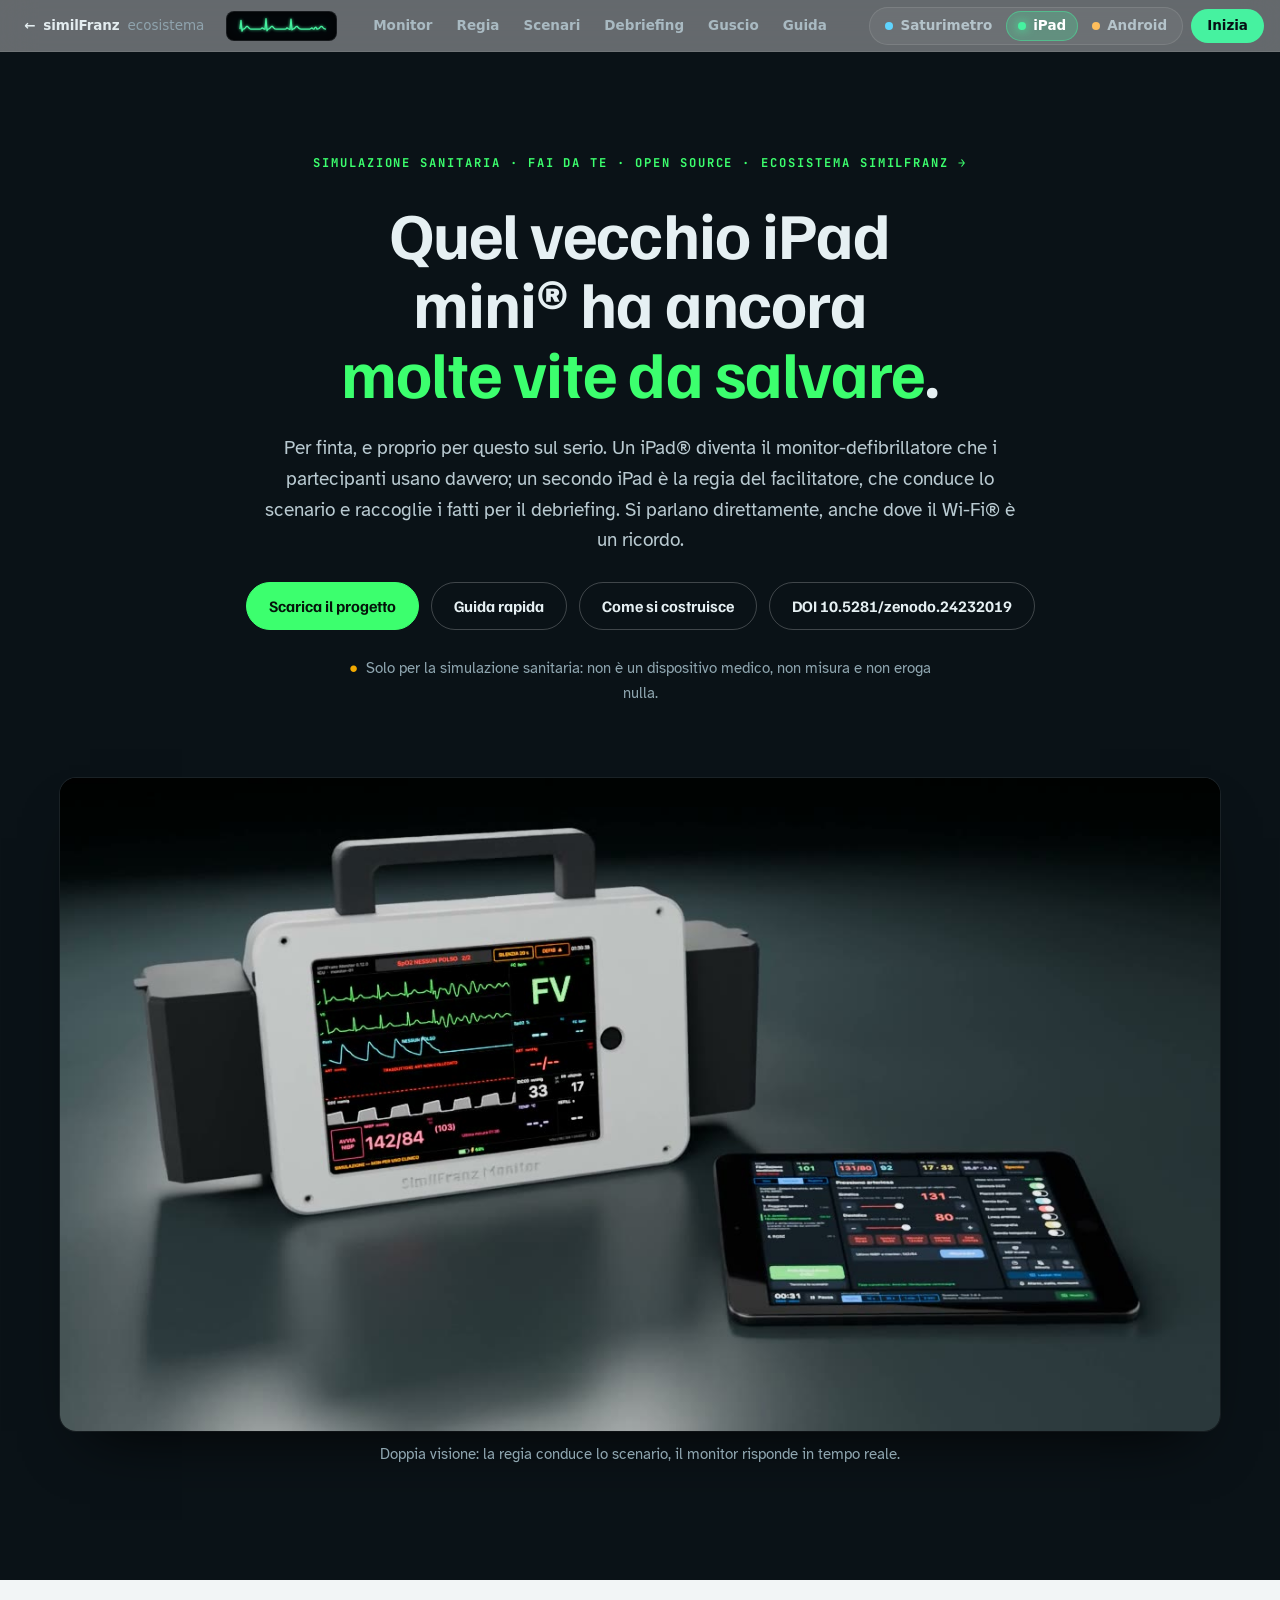
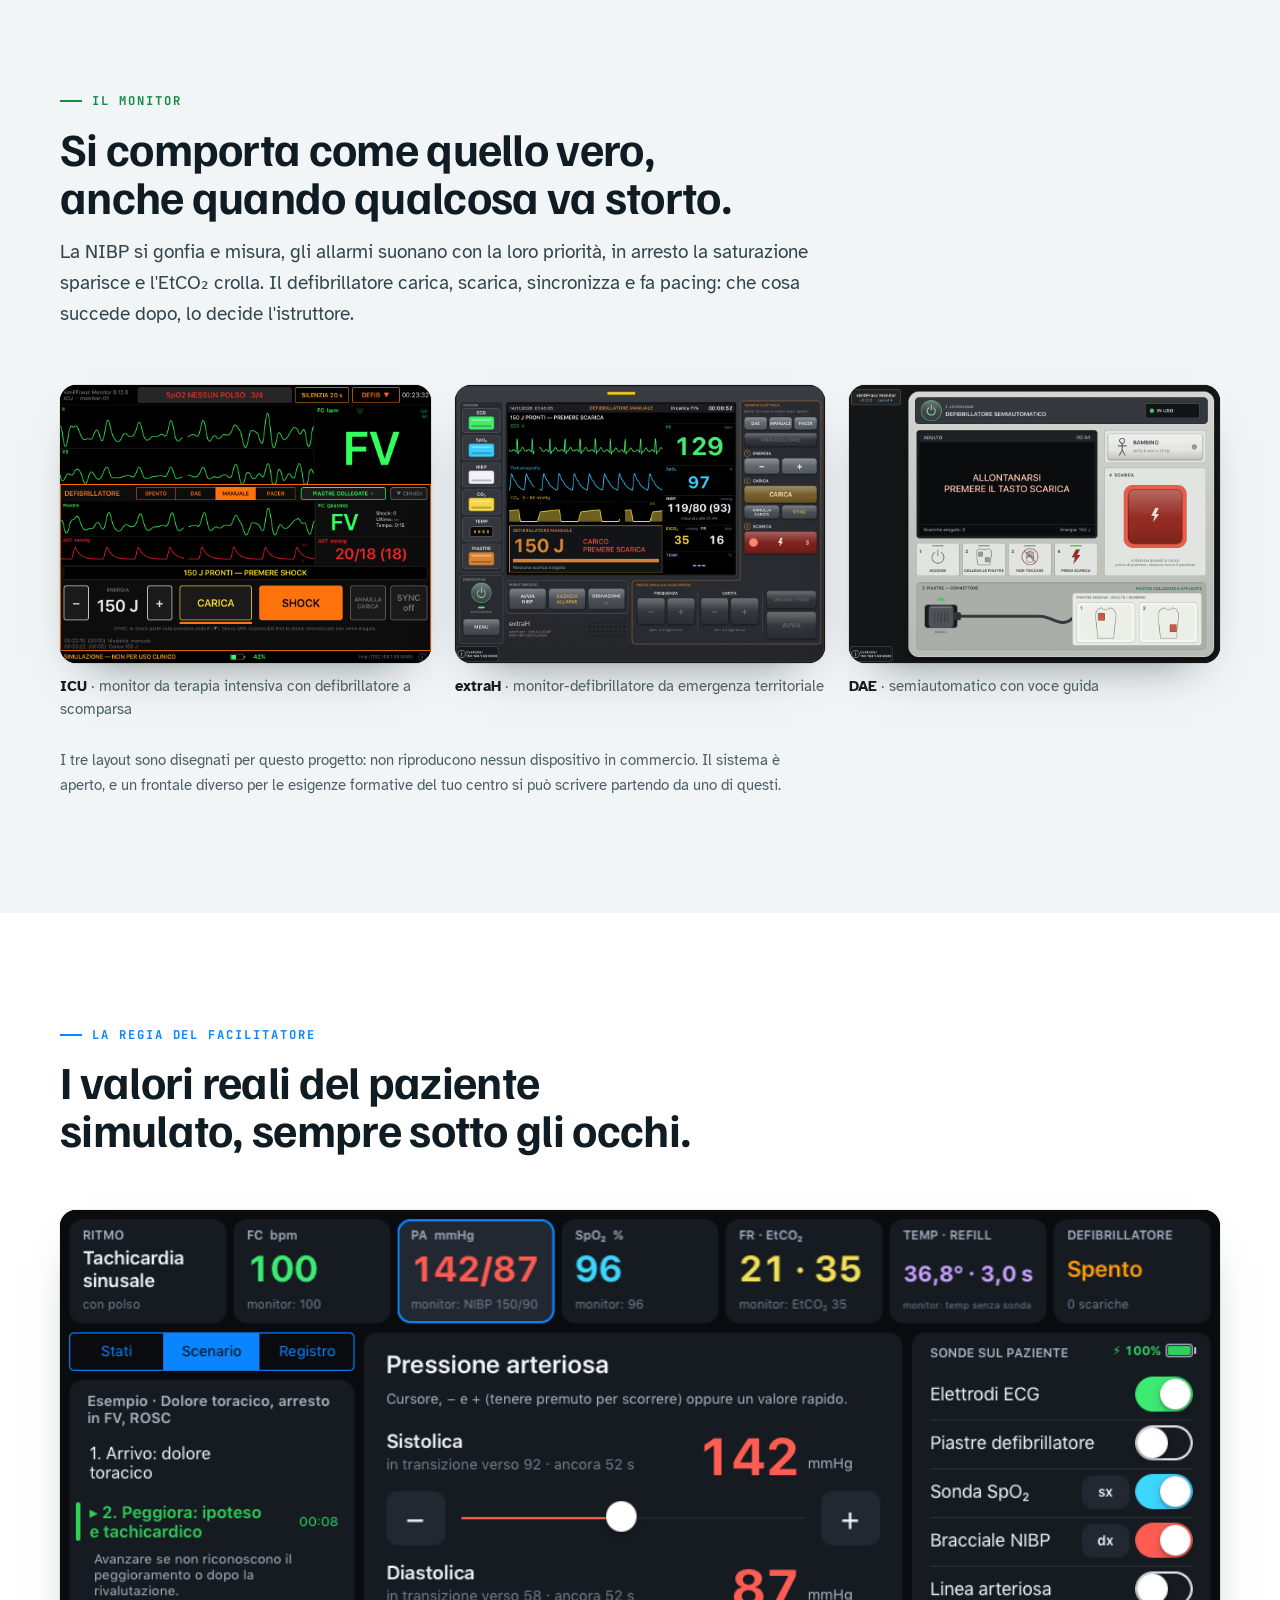
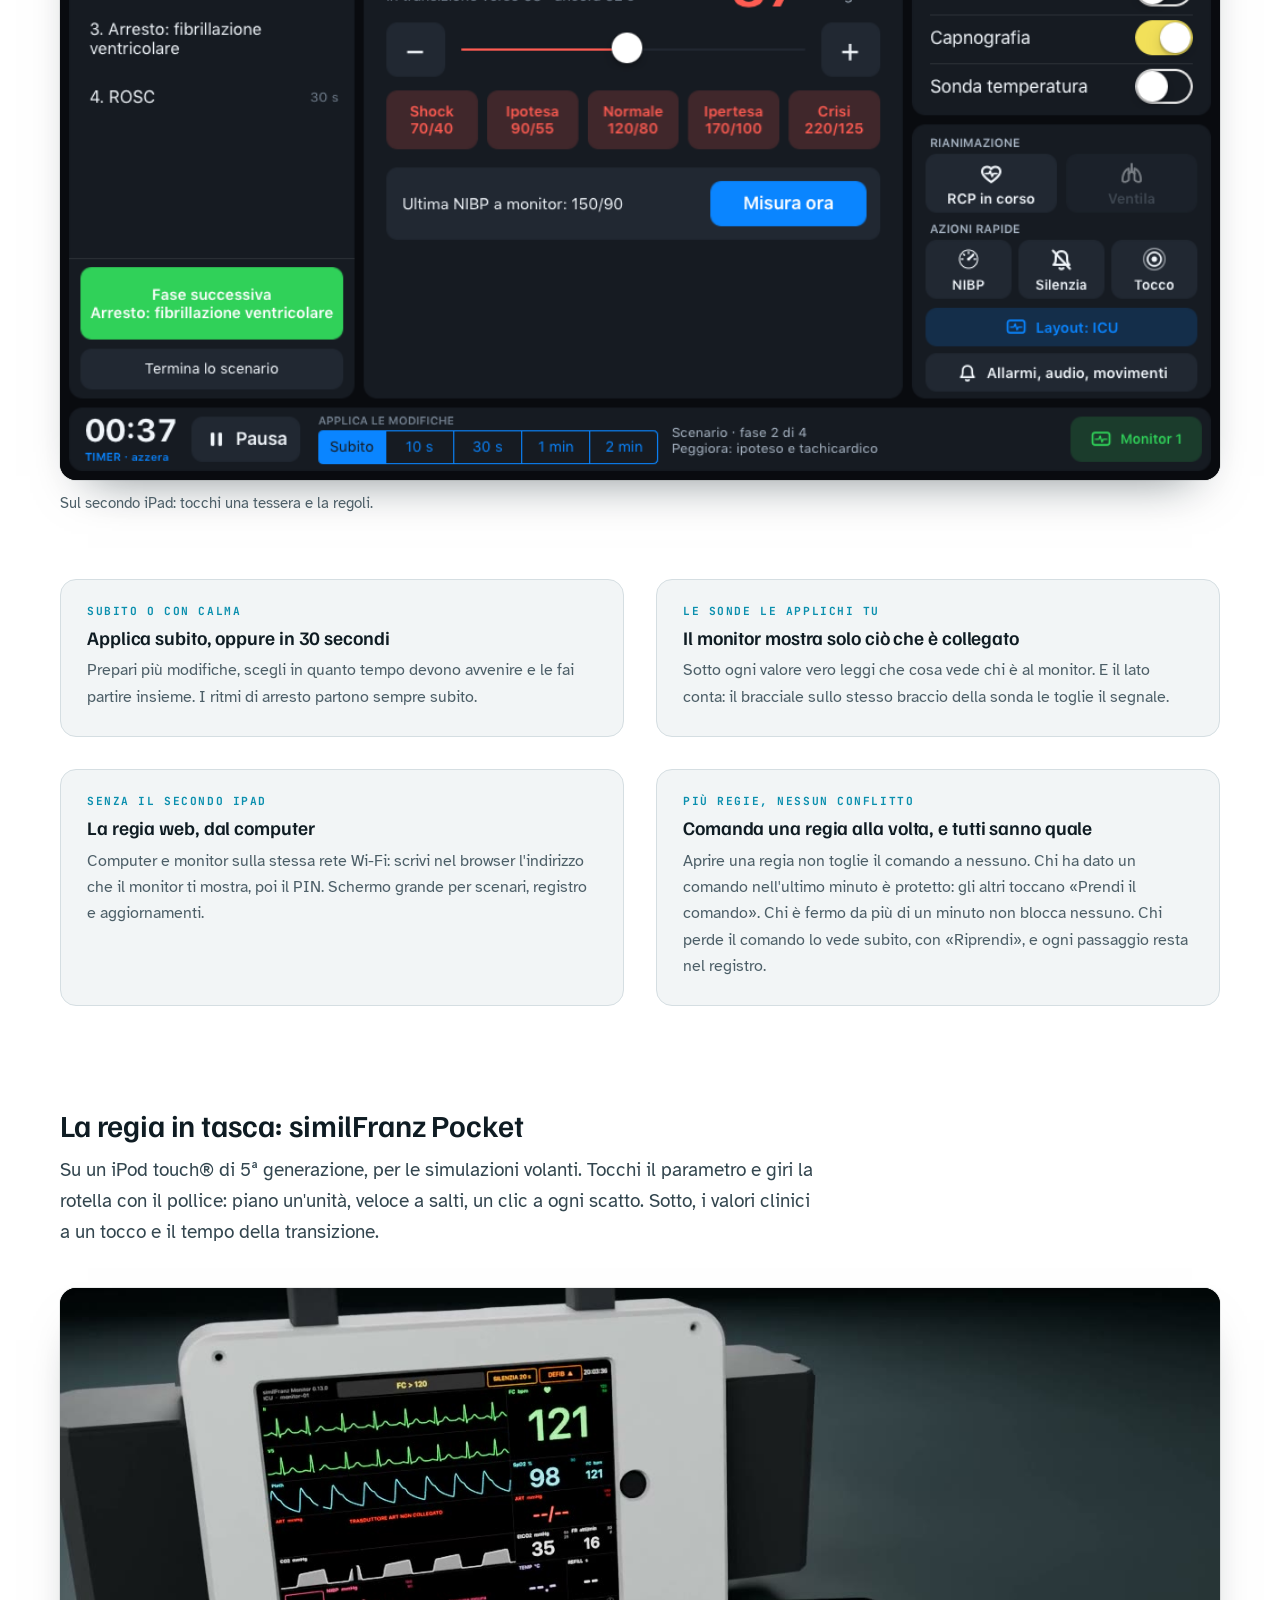
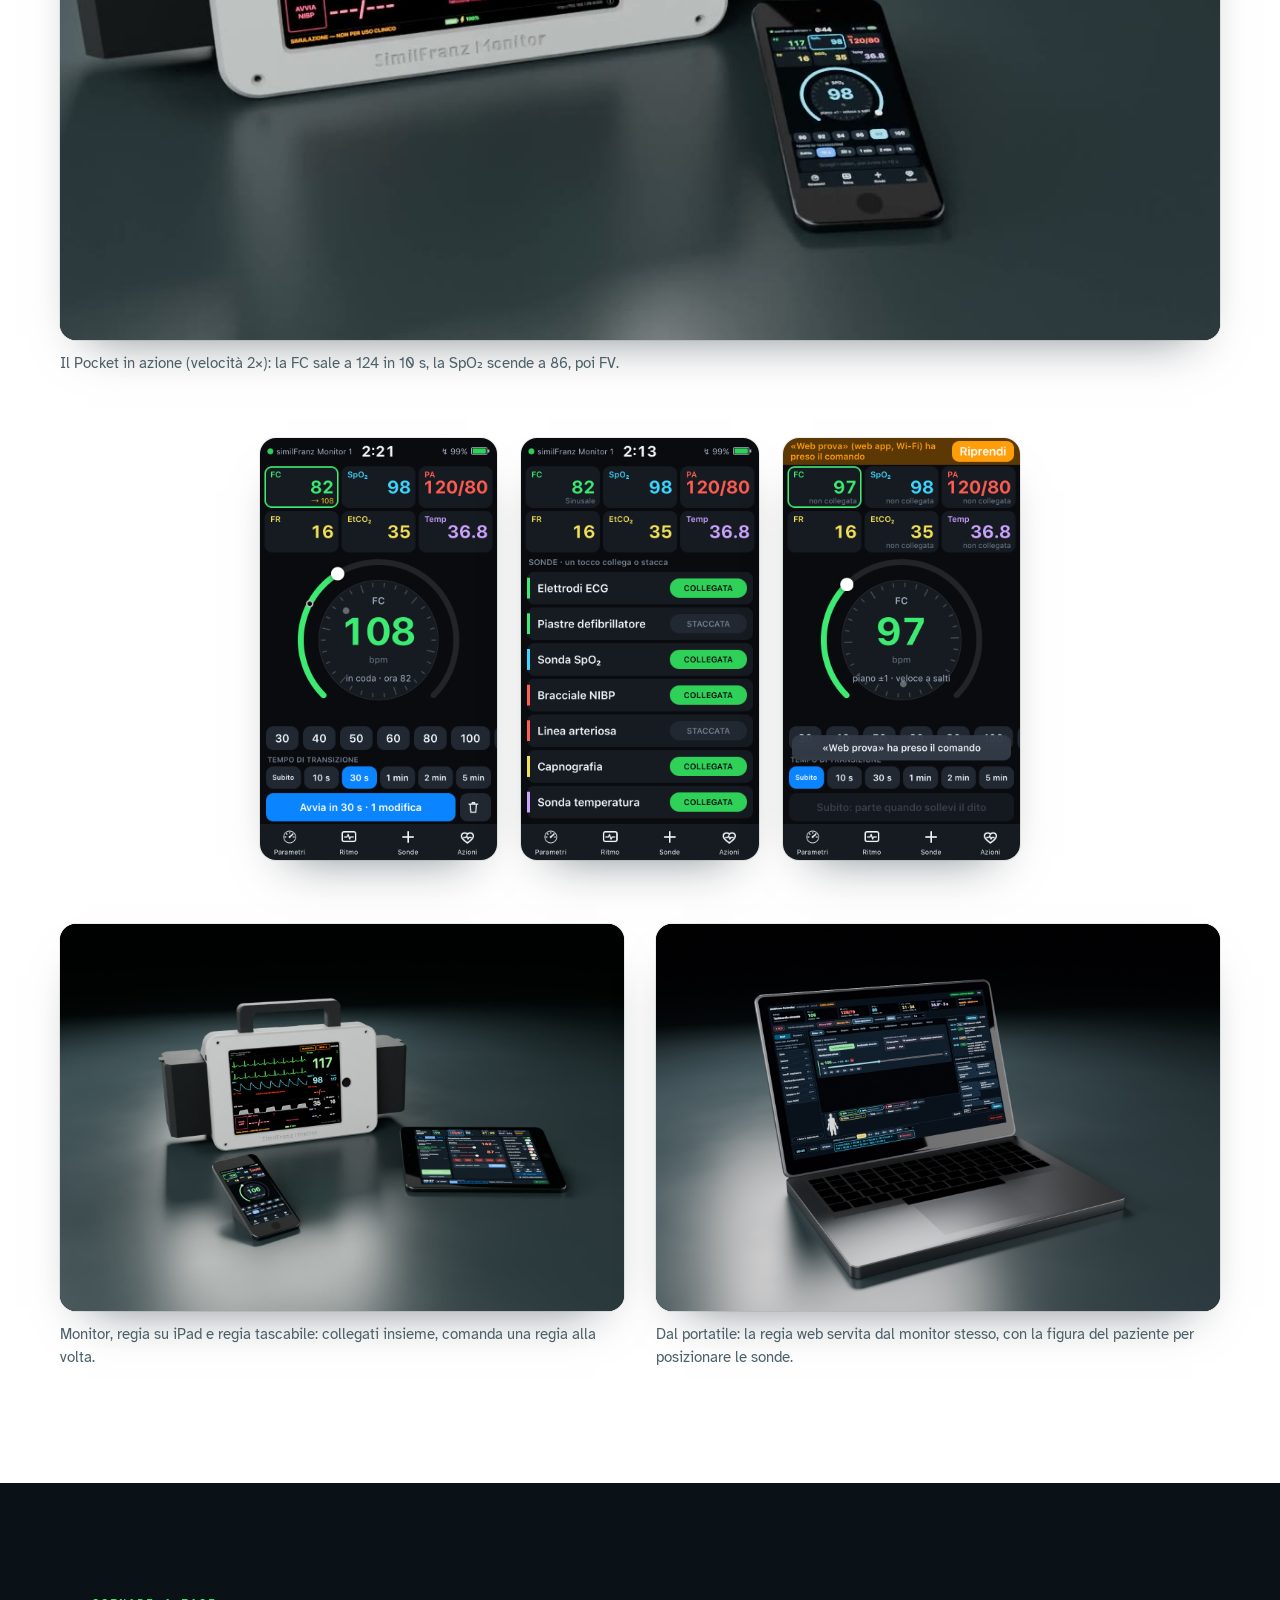
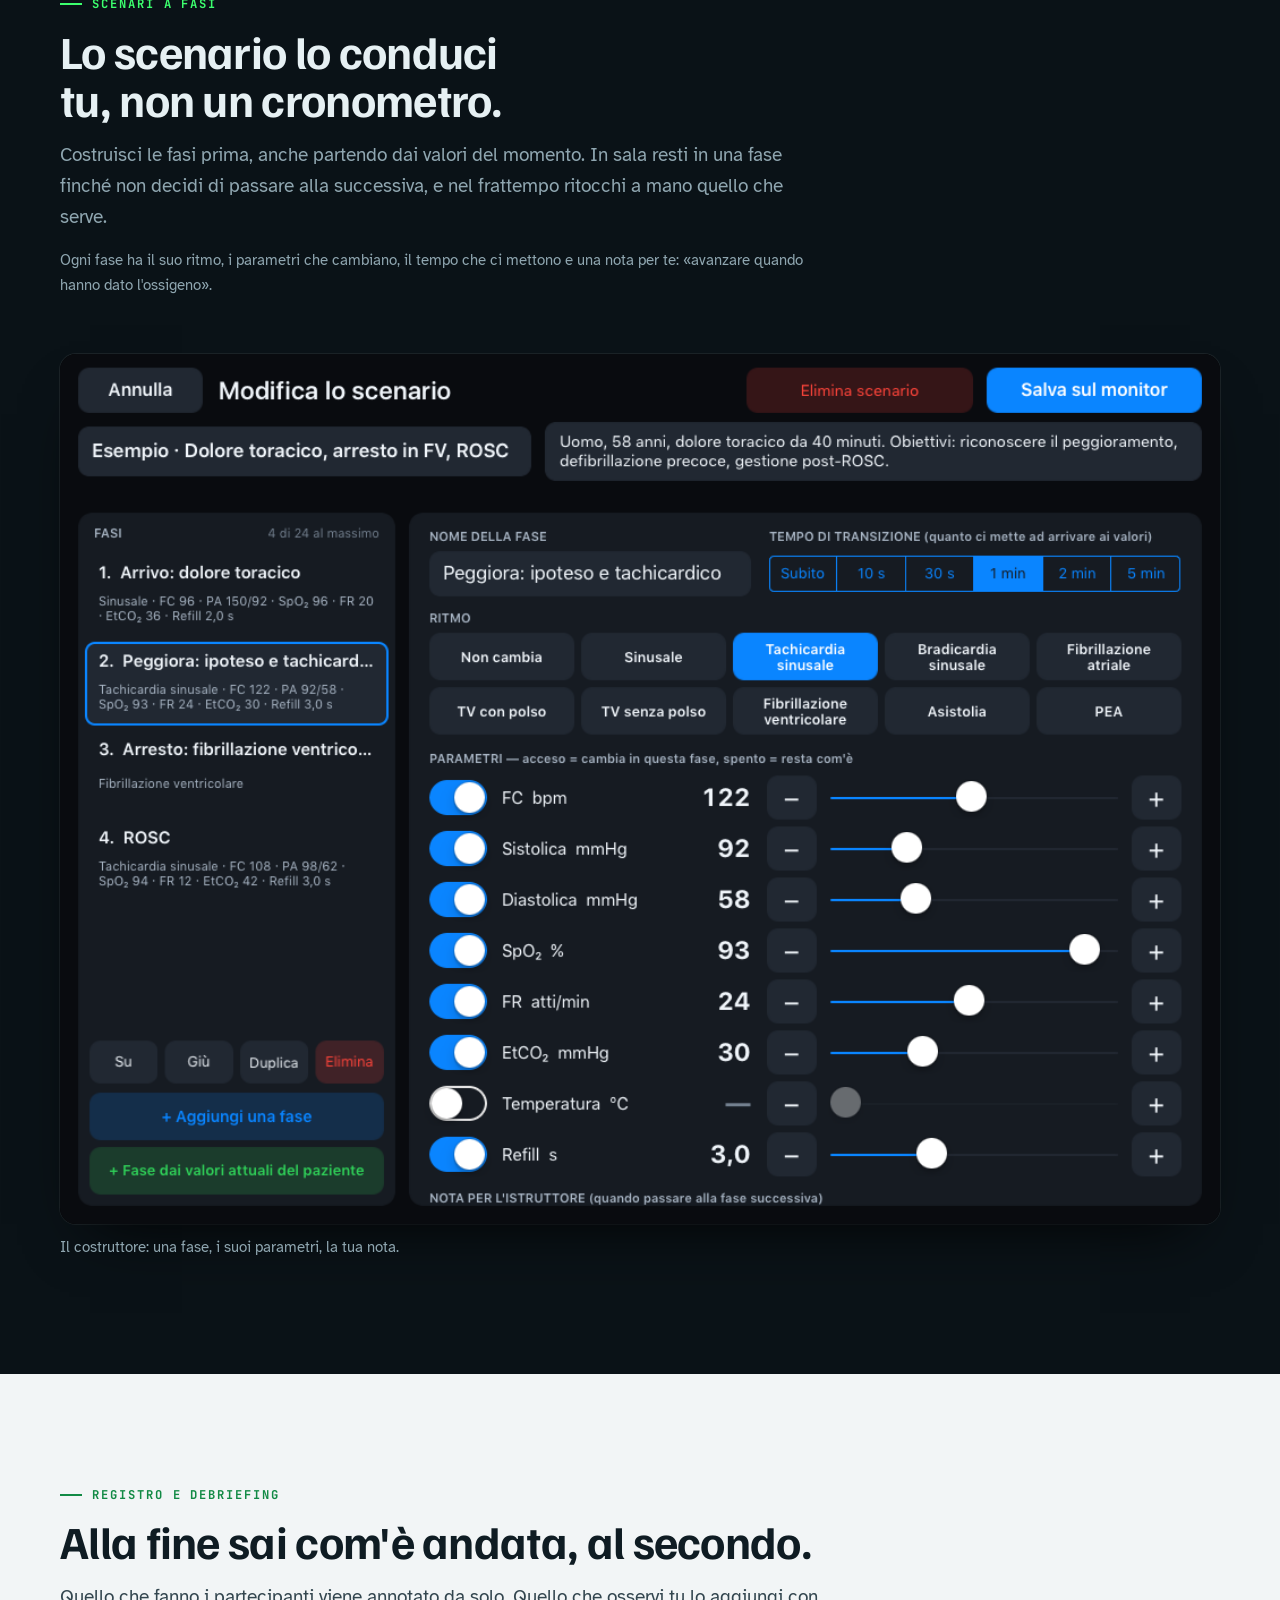
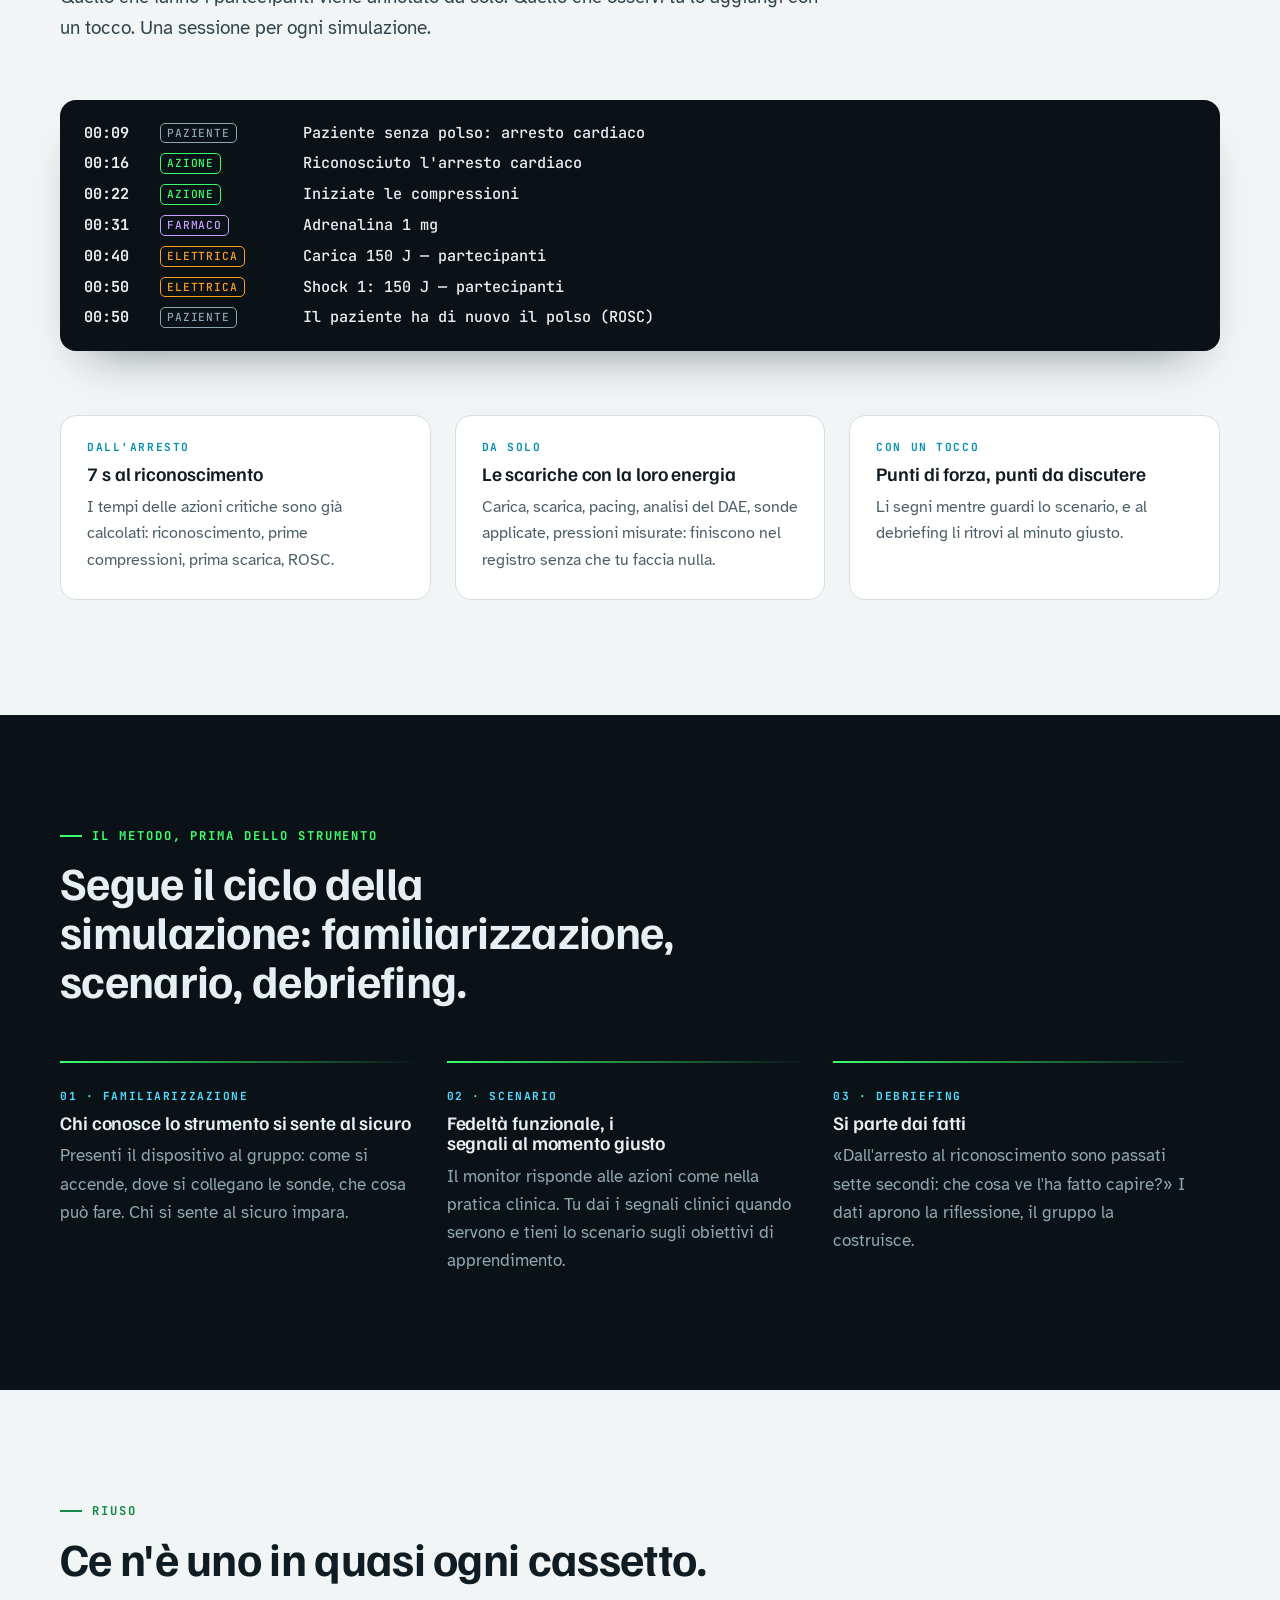
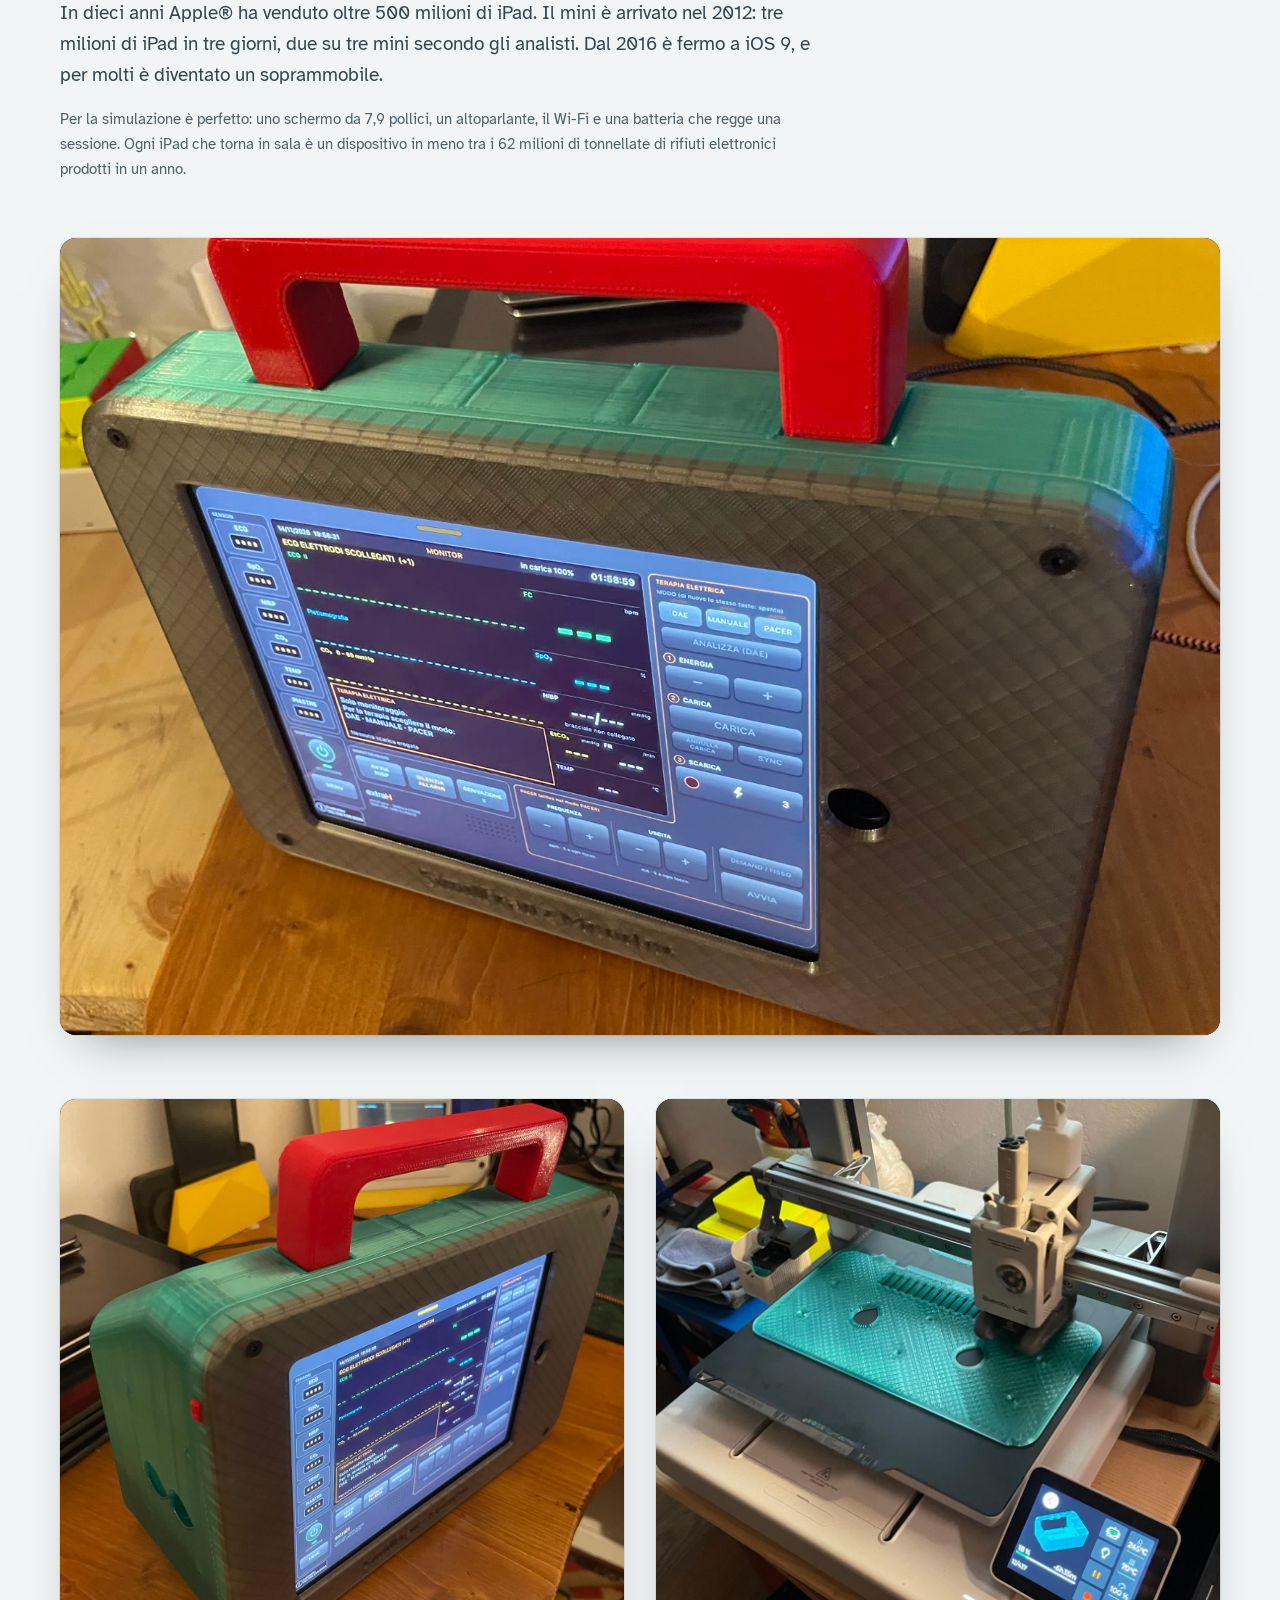
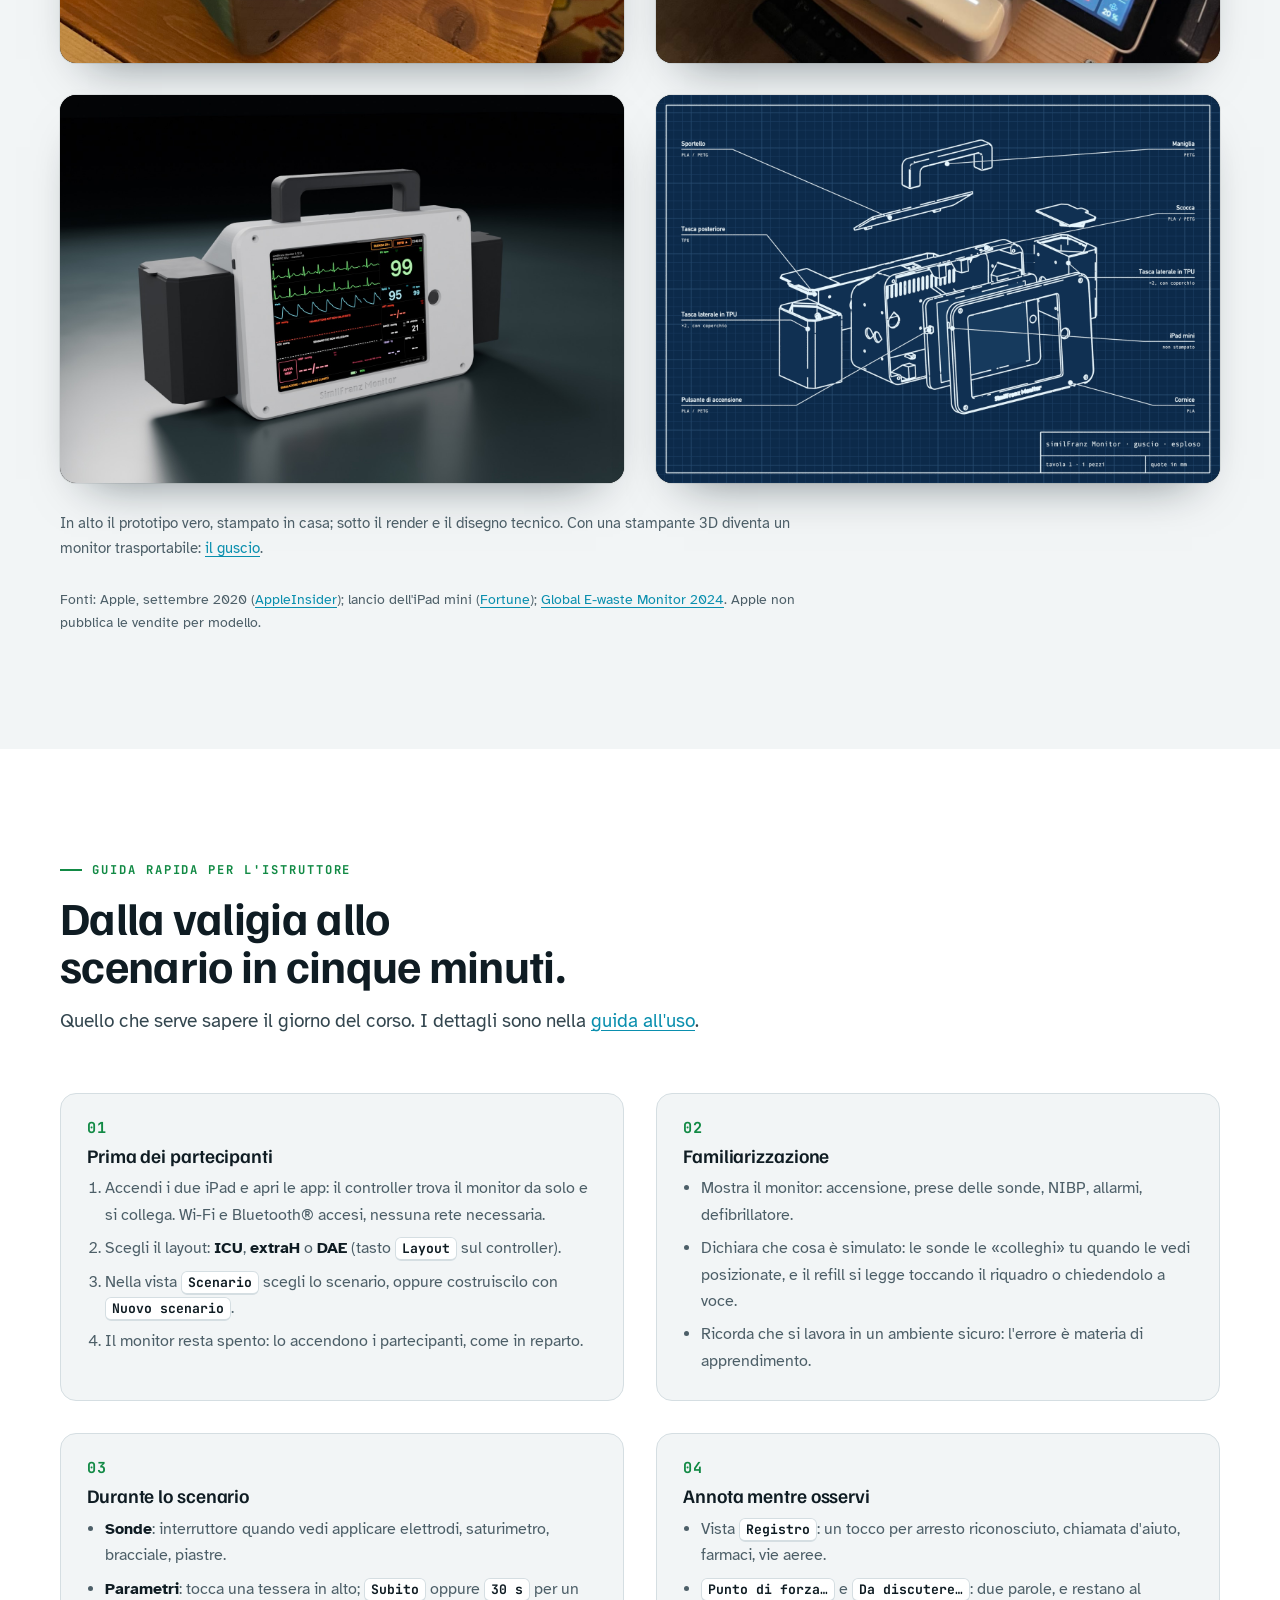
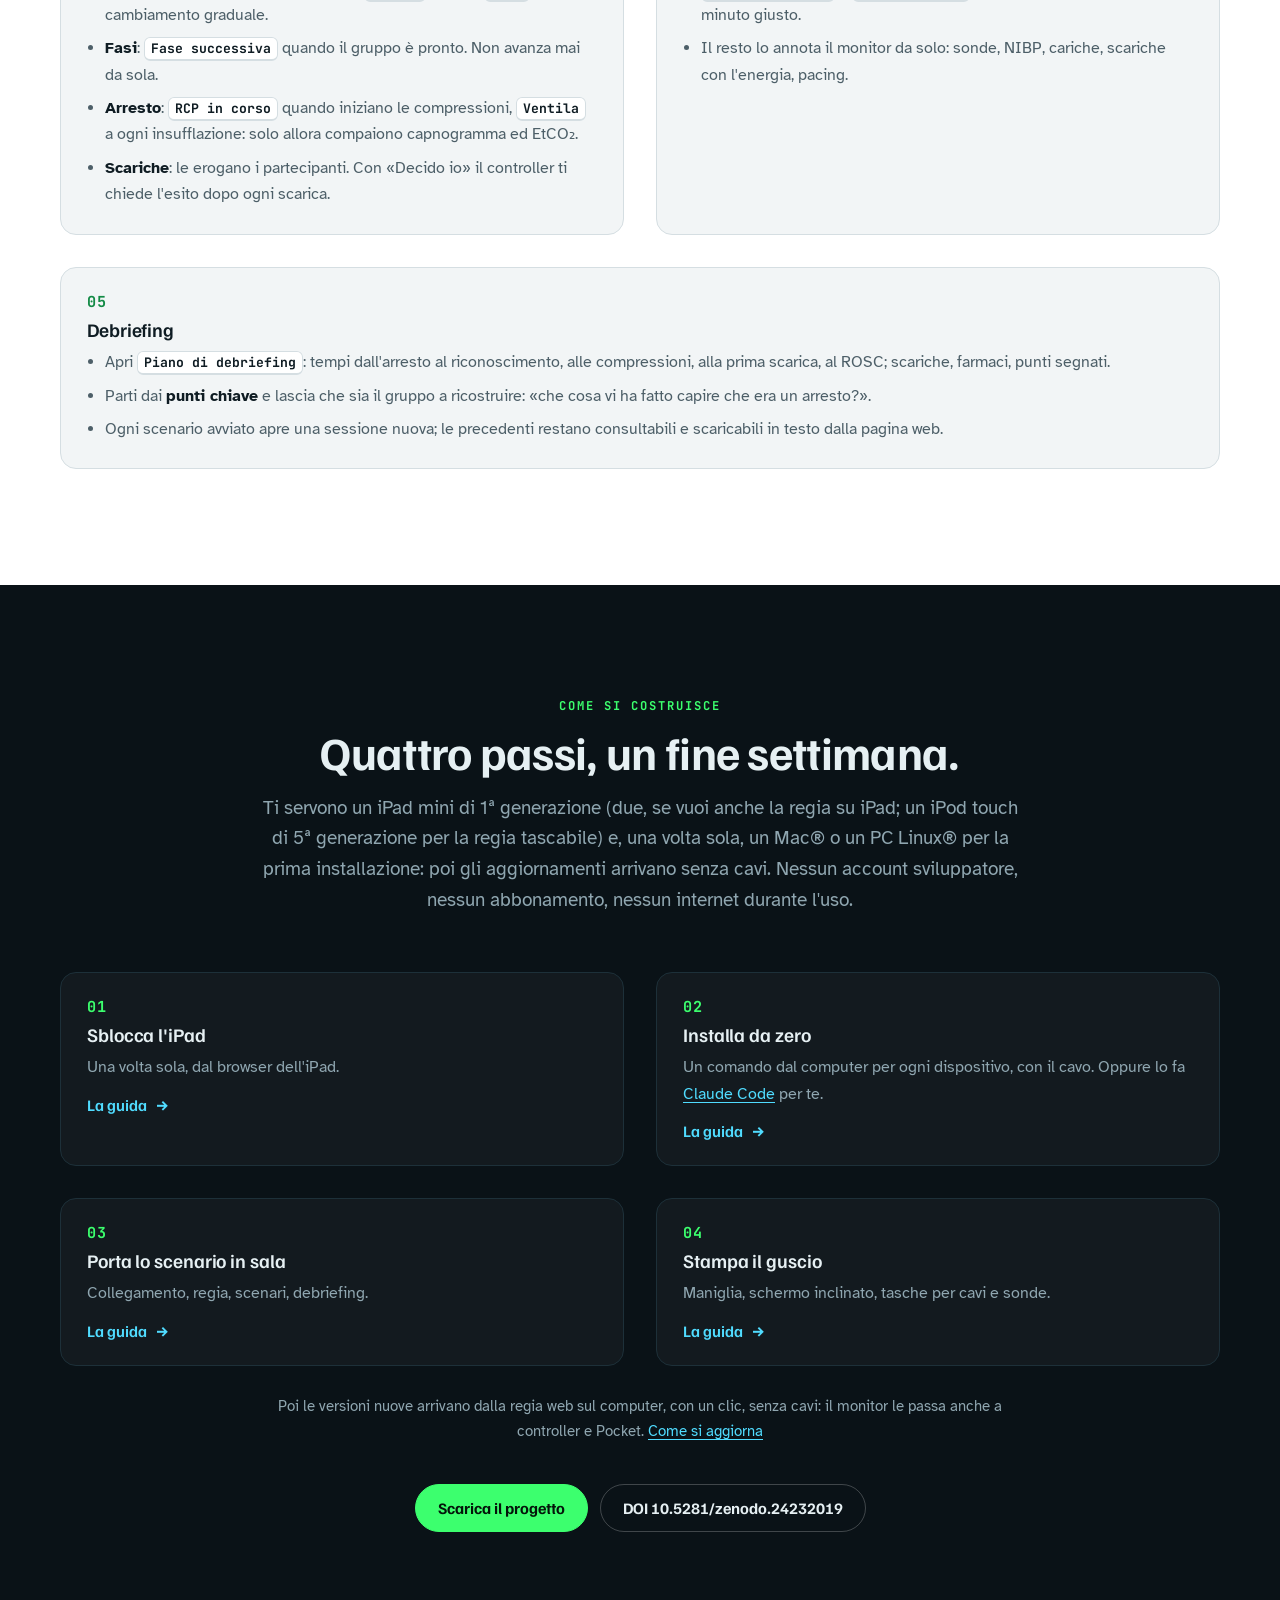
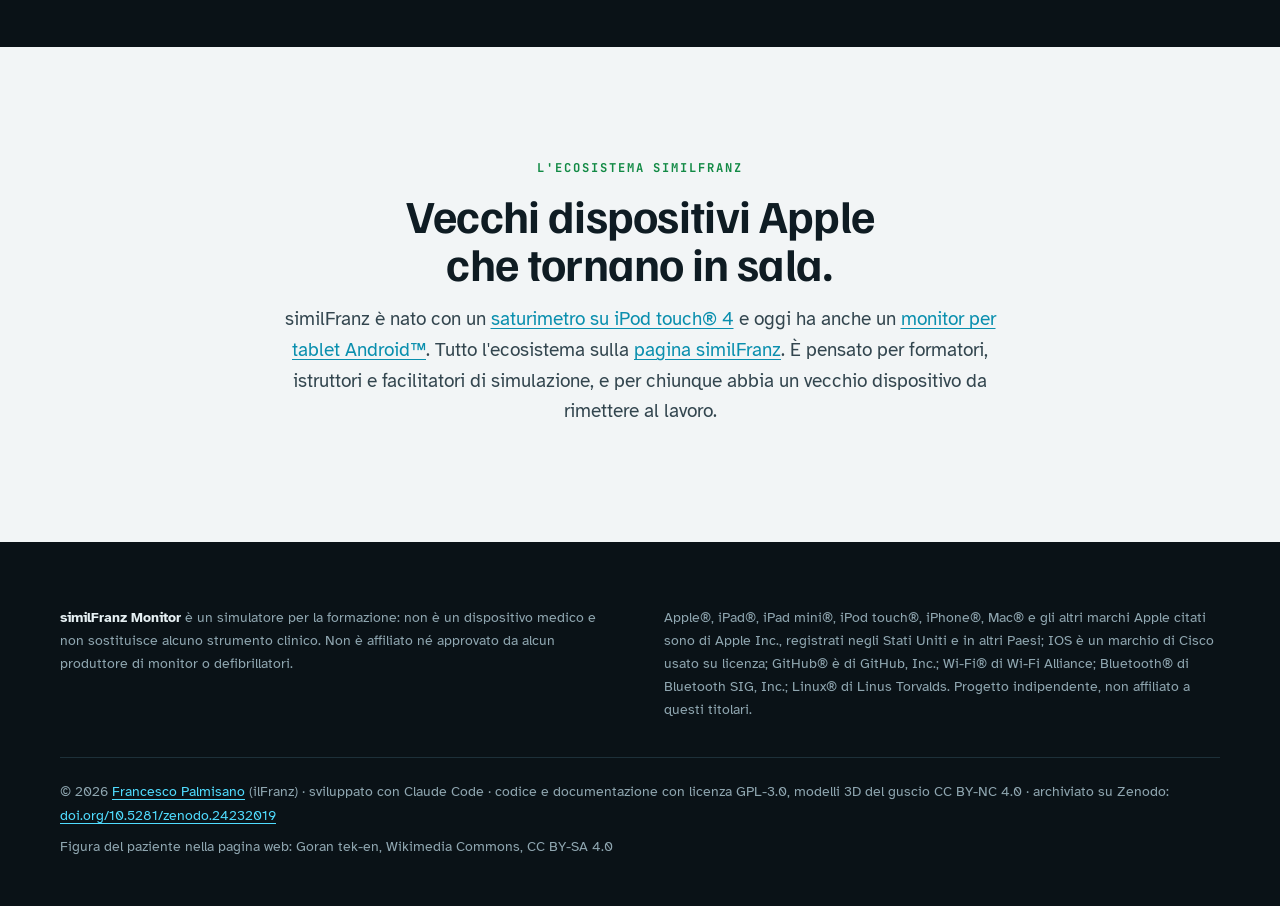
==== docs/index.html @ ca6a34b8 "Barra dell'ecosistema rifatta: mini monitor ECG separato dal testo, capitolo attivo, avanzamento del" ====
<!doctype html>
<html lang="it">
<head>
<meta charset="utf-8">
<meta name="viewport" content="width=device-width, initial-scale=1">
<title>similFranz Monitor</title>
<meta name="description" content="Due vecchi iPad mini diventano un monitor multiparametrico da simulazione e la sua cabina di regia. Progetto open source per la simulazione sanitaria.">
<link rel="preconnect" href="https://fonts.googleapis.com">
<link rel="preconnect" href="https://fonts.gstatic.com" crossorigin>
<link rel="stylesheet" href="https://fonts.googleapis.com/css2?family=Familjen+Grotesk:wght@500;600;700&family=Atkinson+Hyperlegible:ital,wght@0,400;0,700;1,400&family=JetBrains+Mono:wght@500;700&display=swap">
<style>
/* Stessa impaginazione della pagina Android: una sola gerarchia, ripetuta (occhiello · titolo · testo
   introduttivo), poi UN solo schema per sezione: immagine a tutta larghezza, griglia di colonne uguali,
   passi numerati. Fasce chiare alternate a fasce «sala» (il nero-blu dello schermo del monitor).
   Accenti del progetto iPad: verde ECG, azzurro SpO2, ambra degli allarmi. */
:root {
  --bg: #f2f5f6; --surface: #ffffff; --ink: #0f1c23; --ink-2: #33464f; --muted: #4d5f68; --line: #d5dee2;
  --room: #0a1217; --room-2: #0e1a20; --room-ink: #e6f0f3; --room-muted: #8fa6b0; --room-line: #1d3039;
  --ecg: #128a45; --ecg-screen: #3cff6e; --spo2: #0a8fae; --spo2-screen: #50dcff; --co2: #f2e05a; --alarm: #f2a900; --regia: #0a84ff;
  --radius: 16px; --max: 1160px; --text: 760px;
  --font-display: "Familjen Grotesk", "Helvetica Neue", Arial, sans-serif;
  --font-body: "Atkinson Hyperlegible", "Segoe UI", Arial, sans-serif;
  --font-data: "JetBrains Mono", ui-monospace, Menlo, monospace;
}
@media (prefers-color-scheme: dark) {
  :root:not([data-theme="light"]) {
    --bg: #0a1419; --surface: #0f1d24; --ink: #e3edf0; --ink-2: #c3d2d8; --muted: #9db1ba; --line: #213740;
    --room: #050b0e; --room-2: #0a161c; --ecg: #3fcf88; --spo2: #45cfea; color-scheme: dark;
  }
}
:root[data-theme="dark"] {
  --bg: #0a1419; --surface: #0f1d24; --ink: #e3edf0; --ink-2: #c3d2d8; --muted: #9db1ba; --line: #213740;
  --room: #050b0e; --room-2: #0a161c; --ecg: #3fcf88; --spo2: #45cfea; color-scheme: dark;
}
*, *::before, *::after { box-sizing: border-box; }
html { -webkit-text-size-adjust: 100%; scroll-behavior: smooth; }
@media (prefers-reduced-motion: reduce) { html { scroll-behavior: auto; } }
body { margin: 0; background: var(--bg); color: var(--ink); font: 400 1.0625rem/1.65 var(--font-body); overflow-x: hidden; }
a { color: var(--spo2); text-underline-offset: 3px; }
a:focus-visible { outline: 3px solid var(--spo2); outline-offset: 3px; border-radius: 6px; }
h1, h2, h3 { font-family: var(--font-display); line-height: 1.06; text-wrap: balance; margin: 0; letter-spacing: -0.015em; }
h1 { font-size: clamp(2.4rem, 5.4vw, 4.1rem); font-weight: 700; }
h2 { font-size: clamp(1.9rem, 3.6vw, 2.9rem); font-weight: 700; }
h3 { font-size: 1.2rem; font-weight: 600; letter-spacing: -0.005em; }
p { margin: 0; }
img, video { max-width: 100%; height: auto; display: block; }
b { font-weight: 700; }

/* ---------- impalcatura ---------- */
.band { padding: clamp(64px, 9vw, 120px) max(16px, env(safe-area-inset-left, 0px)); }
.container { max-width: var(--max); margin: 0 auto; }
.room { background: var(--room); color: var(--room-ink); }
.room.alt { background: var(--room-2); }
.paper { background: var(--surface); }
/* titoli e testi di sezione: una sola larghezza */
.head { display: grid; gap: 16px; max-width: var(--text); margin-bottom: clamp(36px, 5vw, 56px); }
.head.center { margin-inline: auto; text-align: center; justify-items: center; }
.head > * { max-width: none; width: 100%; }
.head > .eyebrow { width: auto; }
.eyebrow { font: 700 0.76rem/1 var(--font-data); letter-spacing: 0.16em; text-transform: uppercase; color: var(--ecg); display: inline-flex; gap: 10px; align-items: center; }
.eyebrow::before { content: ""; width: 22px; height: 2px; background: currentColor; flex: none; }
.head.center .eyebrow::before { display: none; }
.room .eyebrow { color: var(--ecg-screen); }
.lead { font-size: clamp(1.1rem, 1.5vw, 1.28rem); line-height: 1.6; color: var(--ink-2); }
.room .lead { color: var(--room-muted); }
.note { font-size: 0.95rem; color: var(--muted); max-width: var(--text); }
.note.small { font-size: 0.85rem; }
.room .note { color: var(--room-muted); }
.room a { color: var(--spo2-screen); }
.more { font: 600 1rem/1 var(--font-display); text-decoration: none; display: inline-flex; gap: 8px; align-items: center; }
.more::after { content: "→"; transition: transform .15s; }
.more:hover::after { transform: translateX(3px); }
.after { margin-top: 28px; }

/* ---------- pulsanti ---------- */
.ctas { display: flex; flex-wrap: wrap; gap: 12px; }
.btn { display: inline-flex; align-items: center; gap: 10px; padding: 15px 22px; border-radius: 999px; font: 700 1rem/1 var(--font-display); text-decoration: none; border: 1.5px solid rgba(255,255,255,.22); color: var(--room-ink); }
.room a.btn { color: var(--room-ink); }
.btn.primary, .room a.btn.primary { background: var(--ecg-screen); border-color: var(--ecg-screen); color: #04140a; }
.btn:hover { transform: translateY(-1px); }

/* ---------- apertura: centrata, video grande sotto ---------- */
.hero { padding-top: clamp(56px, 8vw, 104px); }
.hero-copy { display: grid; gap: 26px; justify-items: center; text-align: center; max-width: 880px; margin: 0 auto; }
.hero .lead { max-width: var(--text); }
.hero h1 { max-width: 20ch; }
.hero .eyebrow { flex-wrap: wrap; justify-content: center; line-height: 1.5; }
.hero .eyebrow::before { display: none; }
.hero h1 em { font-style: normal; color: var(--ecg-screen); }
.hero .lead { color: #b9cad1; }
.hero .ctas { justify-content: center; }
.safety { font-size: 0.95rem; color: var(--room-muted); max-width: 60ch; }
.safety::before { content: "●"; color: var(--alarm); margin-right: 8px; }
.hero .shot { margin-top: clamp(40px, 6vw, 72px); }
.hero .shot figcaption { text-align: center; }

/* ---------- immagini: un solo trattamento ---------- */
.shot { margin: 0; display: grid; gap: 12px; align-content: start; }
.shot .frame { border-radius: var(--radius); overflow: hidden; background: #000; box-shadow: 0 24px 48px -28px rgba(6, 22, 30, .55), 0 0 0 1px rgba(13, 26, 33, .08); }
.room .shot .frame { box-shadow: 0 30px 60px -30px rgba(0,0,0,.9), 0 0 0 1px rgba(255,255,255,.07); }
.shot .frame img, .shot .frame video { width: 100%; }
.shot .frame.screen img { aspect-ratio: 4 / 3; object-fit: cover; }
.shot .frame.square img { aspect-ratio: 1 / 1; object-fit: cover; }
.shot .frame.wide img { aspect-ratio: 16 / 11; object-fit: cover; }
.shot .frame.phone { background: transparent; }
.phones { max-width: var(--text); margin-inline: auto; }
.shot figcaption { font-size: 0.93rem; line-height: 1.5; color: var(--muted); }
.shot figcaption b { color: var(--ink); font-weight: 700; }
.room .shot figcaption { color: var(--room-muted); }
.room .shot figcaption b { color: var(--room-ink); }

/* ---------- griglie: solo colonne uguali ---------- */
.g2 { display: grid; grid-template-columns: repeat(2, minmax(0, 1fr)); gap: clamp(20px, 3vw, 32px); }
.g3 { display: grid; grid-template-columns: repeat(3, minmax(0, 1fr)); gap: clamp(16px, 2.4vw, 24px); }
.g2 > .wide { grid-column: 1 / -1; }
.gap-top { margin-top: clamp(40px, 5vw, 64px) !important; }
.sub { display: grid; gap: 14px; margin: clamp(64px, 8vw, 104px) 0 clamp(28px, 4vw, 40px); max-width: var(--text); }
.sub h3 { font-size: clamp(1.5rem, 2.4vw, 2rem); }

/* schede: tutte uguali */
.card { background: var(--surface); border: 1px solid var(--line); border-radius: var(--radius); padding: 26px; display: grid; gap: 10px; align-content: start; }
.paper .card { background: var(--bg); }
.room .card { background: rgba(255,255,255,.035); border-color: var(--room-line); }
.card p { color: var(--muted); font-size: 1rem; }
.room .card p { color: var(--room-muted); }
.tag { font: 700 0.7rem/1 var(--font-data); letter-spacing: 0.14em; text-transform: uppercase; color: var(--spo2); }
.room .tag { color: var(--spo2-screen); }

/* passi numerati */
.steps { counter-reset: s; }
.steps .card { counter-increment: s; }
.steps .card::before { content: counter(s, decimal-leading-zero); font: 700 0.95rem/1 var(--font-data); color: var(--ecg); letter-spacing: 0.08em; }
.room .steps .card::before { color: var(--ecg-screen); }
.steps ul, .steps ol { margin: 0; padding-left: 1.1em; color: var(--muted); font-size: 1rem; display: grid; gap: 7px; }
.steps b { color: var(--ink); }
.room .steps b { color: var(--room-ink); }
.card > a.more { margin-top: 6px; }
kbd { font: 700 0.82em/1 var(--font-data); background: var(--surface); border: 1px solid var(--line); border-bottom-width: 2px; border-radius: 6px; padding: 2px 6px; color: var(--ink); white-space: nowrap; }

/* ciclo della simulazione: tre tappe collegate */
.cycle { display: grid; grid-template-columns: repeat(3, minmax(0, 1fr)); gap: 0; }
.cycle > div { padding: 0 28px 0 0; display: grid; gap: 10px; align-content: start; }
.cycle > div::before { content: ""; display: block; height: 2px; background: linear-gradient(90deg, var(--ecg-screen), transparent); margin-bottom: 18px; }
.cycle p { color: var(--room-muted); }

/* registro */
.log { font: 500 0.95rem/1.5 var(--font-data); background: var(--room); color: var(--room-ink); border-radius: var(--radius); padding: 22px 24px; display: grid; gap: 8px; overflow-x: auto; box-shadow: 0 24px 48px -28px rgba(6,22,30,.55); }
.log div { display: grid; grid-template-columns: 4.2em 8.6em 1fr; gap: 12px; white-space: nowrap; align-items: center; }
.log b { font-weight: 700; }
.log i { font-style: normal; font-size: 0.7rem; letter-spacing: 0.08em; text-transform: uppercase; border: 1px solid currentColor; border-radius: 5px; padding: 1px 6px; justify-self: start; }
.k-act { color: var(--ecg-screen); } .k-el { color: #ff9f1a; } .k-pt { color: var(--room-muted); } .k-dr { color: #cc9eff; } .k-sc { color: var(--spo2-screen); }

footer { background: var(--room); color: var(--room-muted); padding: 64px max(16px, env(safe-area-inset-left, 0px)) 48px; font-size: 0.9rem; line-height: 1.6; }
footer .cols { column-count: 2; column-gap: 48px; }
footer .cols p { break-inside: avoid; margin-bottom: 18px; }
footer b { color: var(--room-ink); }
footer a { color: var(--spo2-screen); }
footer .sign { margin-top: 36px; padding-top: 22px; border-top: 1px solid var(--room-line); display: flex; flex-wrap: wrap; gap: 8px 24px; justify-content: space-between; }

@media (max-width: 900px) {
  .g2 { grid-template-columns: 1fr; }
  .g3, .cycle { grid-template-columns: 1fr 1fr; }
  .g3.keep { grid-template-columns: repeat(3, minmax(0, 1fr)); }
  footer .cols { column-count: 1; }
}
@media (max-width: 600px) {
  .g3, .cycle { grid-template-columns: 1fr; }
  .g3.keep { grid-template-columns: repeat(3, minmax(0, 1fr)); gap: 10px; }
  .cycle > div { padding: 0 0 26px; }
  .card { padding: 22px; }
  .log div { grid-template-columns: 4.2em 1fr; align-items: start; } .log i { display: none; } .log span { white-space: normal; }
}
</style>
</head>
<body>
<!-- sf-eco:inizio (barra dell'ecosistema, generata da modelli-ecobar/inserisci.py) -->
<style>
html{scroll-padding-top:64px}
.sf-eco{position:-webkit-sticky;position:sticky;top:0;z-index:50;height:52px;width:100%;box-sizing:border-box;display:flex;align-items:center;gap:10px;padding:0 max(16px,env(safe-area-inset-left,0px));
  background:rgba(7,12,17,.6);backdrop-filter:saturate(1.6) blur(16px);-webkit-backdrop-filter:saturate(1.6) blur(16px);
  border-bottom:1px solid rgba(255,255,255,.07);font:600 13.5px/1 system-ui,-apple-system,"Segoe UI",Roboto,sans-serif;color:#e3ecef;
  transition:height .3s cubic-bezier(.2,.7,.2,1),background .3s;animation:sfEcoIn .5s cubic-bezier(.2,.7,.2,1) both}
.sf-eco.c{height:46px;background:rgba(7,12,17,.84)}
.sf-eco .pg{position:absolute;left:0;bottom:-1px;height:2px;width:100%;transform-origin:0 50%;transform:scaleX(0);
  background:linear-gradient(90deg,transparent,var(--acc) 30%,var(--acc));box-shadow:0 0 8px var(--acc);pointer-events:none}
.sf-eco a{color:inherit;text-decoration:none}
.sf-eco a:focus-visible,.sf-eco summary:focus-visible{outline:2px solid var(--acc);outline-offset:2px;border-radius:10px}
.sf-eco .hub{display:inline-flex;align-items:center;gap:8px;white-space:nowrap;height:36px;padding:0 12px 0 8px;border-radius:10px;transition:background .2s}
.sf-eco .hub:hover{background:rgba(255,255,255,.08)}
.sf-eco .hub b{display:inline-block;font-weight:600;transition:transform .25s}.sf-eco .hub:hover b{transform:translateX(-3px)}
.sf-eco .hub strong{font-weight:700;letter-spacing:-.01em}
.sf-eco .hub em{font-style:normal;color:#8fa3ad;font-weight:500}
.sf-eco .hub .hd{width:8px;height:8px;border-radius:50%;background:var(--acc);--a:var(--acc);animation:sfEcoBeat 1.1s ease-out infinite}
.sf-eco .mon{display:inline-flex;align-items:center;gap:8px;height:30px;padding:0 9px 0 4px;border-radius:8px;background:#03070a;
  border:1px solid rgba(255,255,255,.08);box-shadow:inset 0 0 12px rgba(0,0,0,.6)}
.sf-eco .mon canvas{width:96px;height:22px;display:block}
.sf-eco .rt{font:700 11px/1 ui-monospace,SFMono-Regular,Menlo,monospace;letter-spacing:.05em;color:var(--acc);min-width:52px;text-align:right;white-space:nowrap}
.sf-eco .rt.al{color:#ff5d5d;animation:sfEcoAl .8s steps(2) infinite}
.sf-eco .sec{display:flex;gap:2px;margin:0 auto;padding:0 8px}
.sf-eco .sec a{position:relative;height:36px;display:inline-flex;align-items:center;padding:0 11px;border-radius:9px;color:#a9bac2;white-space:nowrap;transition:color .2s,background .2s}
.sf-eco .sec a:hover{color:#fff;background:rgba(255,255,255,.06)}
.sf-eco .sec a.on{color:#fff}
.sf-eco .sec a.on::after{content:"";position:absolute;left:11px;right:11px;bottom:4px;height:2px;border-radius:2px;background:var(--acc);box-shadow:0 0 6px var(--acc)}
.sf-eco .cta{height:34px;display:inline-flex;align-items:center;background:var(--acc);color:#071015;padding:0 16px;border-radius:999px;font-weight:700;white-space:nowrap;transition:filter .2s,transform .2s}
.sf-eco .cta:hover{filter:brightness(1.12);transform:translateY(-1px)}
.sf-eco .seg{display:inline-flex;align-items:center;gap:2px;padding:3px;border-radius:999px;background:rgba(255,255,255,.05);border:1px solid rgba(255,255,255,.1)}
.sf-eco .seg a{display:inline-flex;align-items:center;gap:7px;height:30px;padding:0 12px;border-radius:999px;color:#b4c3ca;white-space:nowrap;transition:background .2s,color .2s}
.sf-eco .seg a i{width:8px;height:8px;border-radius:50%;background:var(--a);transition:box-shadow .2s}
.sf-eco .seg a:hover{color:#fff;background:rgba(255,255,255,.08)}
.sf-eco .seg a:hover i{box-shadow:0 0 0 3px rgba(255,255,255,.08),0 0 10px var(--a)}
.sf-eco .seg a[aria-current]{color:#fff;background:rgba(255,255,255,.12);background:color-mix(in srgb,var(--a) 24%,transparent);box-shadow:inset 0 0 0 1px color-mix(in srgb,var(--a) 45%,transparent)}
.sf-eco .seg a[aria-current] i{box-shadow:0 0 10px var(--a);animation:sfEcoBeat 1.1s ease-out infinite}
.sf-eco .seg .s{display:none}
.sf-eco .rgt{margin-left:auto;display:flex;align-items:center;gap:8px}

@keyframes sfEcoIn{from{transform:translateY(-100%)}to{transform:none}}
@keyframes sfEcoDrop{from{opacity:0;transform:translateY(-4px)}}
@keyframes sfEcoBeat{0%{box-shadow:0 0 0 0 var(--a)}12%{box-shadow:0 0 0 4px rgba(255,255,255,.12)}40%,100%{box-shadow:0 0 0 7px transparent}}
@keyframes sfEcoAl{50%{opacity:.35}}
@media (max-width:1180px){.sf-eco .mon{display:none}}
@media (max-width:1000px){.sf-eco .sec{display:none}.sf-eco .rgt{margin-left:auto}}
@media (max-width:640px){.sf-eco{gap:6px}.sf-eco .hub em,.sf-eco .cta{display:none}.sf-eco .hub{padding:0 8px 0 4px}
  .sf-eco .seg a{padding:0 9px;gap:5px}.sf-eco .seg .l{display:none}.sf-eco .seg .s{display:inline}}
@media (max-width:360px){.sf-eco .hub strong{display:none}}
@media (prefers-reduced-motion:reduce){.sf-eco,.sf-eco .hub .hd,.sf-eco .rt.al{animation:none}.sf-eco{transition:none}}
</style>
<div class="sf-eco" id="sf-eco" role="navigation" aria-label="Ecosistema similFranz" style="--acc:#46f2a0">
  <span class="pg" aria-hidden="true"></span>
  <a class="hub" href="https://franz8787.github.io/similfranz/" title="Torna all'ecosistema similFranz"><b>←</b> <strong>similFranz</strong> <em>ecosistema</em></a>
  <span class="mon" aria-hidden="true"><canvas></canvas></span>
  <div class="sec"><a href="#monitor">Monitor</a><a href="#regia">Regia</a><a href="#scenari">Scenari</a><a href="#debriefing">Debriefing</a><a href="#guscio">Guscio</a><a href="#guida">Guida</a></div>
  <div class="rgt"><nav class="seg" aria-label="Gli strumenti similFranz"><a href="https://franz8787.github.io/similfranz-saturimetro/" style="--a:#5fd4ff" title="Saturimetro: SpO₂, polso e pletismografia su iPod touch®"><i></i><span class="l">Saturimetro</span><span class="s">Sat</span></a><a href="https://franz8787.github.io/similfranz-monitor/" aria-current="page" style="--a:#46f2a0" title="Monitor iPad: Monitor-defibrillatore su iPad mini®"><i></i><span class="l">iPad</span><span class="s">iPad</span></a><a href="https://franz8787.github.io/similfranz-monitor-android/" style="--a:#ffbe5c" title="Monitor Android: Monitor-defibrillatore su tablet Android™"><i></i><span class="l">Android</span><span class="s">Android</span></a></nav><a class="cta" href="#come">Inizia</a></div>
</div>
<style>.nav{display:none!important}</style>
<script>
(function(){
var bar=document.getElementById("sf-eco"),pg=bar.querySelector(".pg"),busy=0;
var secs=[].slice.call(bar.querySelectorAll(".sec a")).map(function(a){return {a:a,el:document.getElementById(a.getAttribute("href").slice(1))}}).filter(function(o){return o.el});
function onScroll(){busy=0;var y=scrollY,h=document.documentElement.scrollHeight-innerHeight;
  bar.classList.toggle("c",y>40);if(pg)pg.style.transform="scaleX("+(h>0?Math.min(1,y/h):0)+")";
  var on=null;for(var i=0;i<secs.length;i++){if(secs[i].el.getBoundingClientRect().top<innerHeight*.35)on=secs[i]}
  for(var k=0;k<secs.length;k++)secs[k].a.classList.toggle("on",secs[k]===on)}
addEventListener("scroll",function(){if(!busy){busy=1;requestAnimationFrame(onScroll)}},{passive:true});addEventListener("resize",onScroll);onScroll();
// mini monitor: traccia ECG vera (P, QRS, ST, T) che scorre con lo spazio di cancellazione; i ritmi cambiano da soli
var cv=bar.querySelector(".mon canvas");if(!cv)return;var cx=cv.getContext("2d"),acc=getComputedStyle(bar).getPropertyValue("--acc").trim()||"#46f2a0";
var still=matchMedia("(prefers-reduced-motion: reduce)").matches,PX=30;
var R=[{hr:72,d:8},{hr:44,d:8},{hr:76,d:6},{hr:138,d:7},{hr:86,d:9,st:1},{fv:1,d:6}];
var ri=0,rT=0,cur=R[0],nxt=-1,W=0,H=0,dpr=1,ys=null,x=0,last=0,bt=0,bl=60/72,ts=0,ph=[1,2,3],accu=0;
function g(t,m,s,a){var z=(t-m)/s;return a*Math.exp(-z*z/2)}
function beat(t,st){var v=g(t,.10,.022,.12)+g(t,.205,.008,-.12)+g(t,.225,.011,1)+g(t,.247,.009,-.28)+g(t,.42,.045,.26);
  if(st)v+=(t>.255&&t<.44?.3:0)+g(t,.40,.06,.16);return v}
function fv(t){return .4*Math.sin(2*Math.PI*5.3*t+ph[0])*(.6+.4*Math.sin(2*Math.PI*.7*t))+.22*Math.sin(2*Math.PI*7.9*t+ph[1])+.12*Math.sin(2*Math.PI*3.1*t+ph[2])}
function setR(i){ri=i;cur=R[i];rT=0;ph=[Math.random()*6,Math.random()*6,Math.random()*6]}
function sample(dt){ts+=dt;rT+=dt;
  if(rT>cur.d&&nxt<0){var n=(ri+1)%R.length;if(cur.fv||R[n].fv)setR(n);else nxt=n}
  if(cur.fv)return fv(ts);
  bt+=dt;if(bt>=bl){bt-=bl;if(nxt>=0){setR(nxt);nxt=-1}bl=60/cur.hr*(1+(cur.hr<60?.04:.015)*(Math.random()*2-1))}
  return beat(bt,cur.st)}
function size(){dpr=Math.min(2,devicePixelRatio||1);W=cv.clientWidth;H=cv.clientHeight;if(!W)return;cv.width=W*dpr;cv.height=H*dpr;
  ys=new Float32Array(W);for(var i=0;i<W;i++)ys[i]=sample(1/PX);x=0;for(var j=1;j<=8;j++)ys[j%W]=NaN}
function draw(){cx.setTransform(dpr,0,0,dpr,0,0);cx.clearRect(0,0,W,H);
  cx.lineWidth=1.25;cx.lineJoin="round";cx.strokeStyle=acc;cx.shadowColor=acc;cx.shadowBlur=3;cx.beginPath();
  var mid=H*.64,amp=H*.5,pen=false;
  for(var i=0;i<W;i++){var v=ys[i];if(v!==v){pen=false;continue}var y=mid-v*amp;if(pen)cx.lineTo(i,y);else{cx.moveTo(i,y);pen=true}}
  cx.stroke();cx.shadowBlur=0}
function step(now){if(!ys||cv.clientWidth!==W){size();if(!ys){requestAnimationFrame(step);return}}
  var el=Math.min(.1,(now-last)/1000||0);last=now;accu+=el*PX;
  while(accu>=1){accu-=1;ys[x]=sample(1/PX);x=(x+1)%W;for(var j=1;j<=8;j++)ys[(x+j)%W]=NaN}
  draw();requestAnimationFrame(step)}
if(still){size();if(ys)draw();return}
requestAnimationFrame(function(n){last=n;step(n)});
})();
</script>
<!-- sf-eco:fine -->


<!-- ================= APERTURA ================= -->
<header class="band room hero" id="top">
  <div class="container">
    <div class="hero-copy">
      <span class="eyebrow">Simulazione sanitaria · fai da te · open source · <a href="https://franz8787.github.io/similfranz/" style="color:inherit;white-space:nowrap;text-decoration:none">ecosistema similFranz →</a></span>
      <h1>Quel vecchio iPad mini® ha ancora <em>molte vite da salvare</em>.</h1>
      <p class="lead">Per finta, e proprio per questo sul serio. Un iPad® diventa il monitor-defibrillatore che i partecipanti usano davvero; un secondo iPad è la regia del facilitatore, che conduce lo scenario e raccoglie i fatti per il debriefing. Si parlano direttamente, anche dove il Wi-Fi® è un ricordo.</p>
      <div class="ctas">
        <a class="btn primary" href="https://github.com/Franz8787/similfranz-monitor">Scarica il progetto</a>
        <a class="btn" href="#guida">Guida rapida</a>
        <a class="btn" href="#come">Come si costruisce</a>
        <a class="btn" href="https://doi.org/10.5281/zenodo.24232019" title="Archiviato su Zenodo (CERN): citabile con DOI, punta sempre all'ultima versione">DOI 10.5281/zenodo.24232019</a>
      </div>
      <p class="safety">Solo per la simulazione sanitaria: non è un dispositivo medico, non misura e non eroga nulla.</p>
    </div>
    <figure class="shot">
      <div class="frame"><video src="img/regia_video.mp4" poster="img/regia_video_poster.jpg" autoplay muted loop playsinline aria-label="Il monitor similFranz nel suo guscio e, accanto, la regia del facilitatore: lo scenario passa dalla tachicardia alla fibrillazione ventricolare e alla RCP"></video></div>
      <figcaption>Doppia visione: la regia conduce lo scenario, il monitor risponde in tempo reale.</figcaption>
    </figure>
  </div>
</header>

<!-- ================= MONITOR ================= -->
<section class="band" id="monitor">
  <div class="container">
    <div class="head">
      <span class="eyebrow">Il monitor</span>
      <h2>Si comporta come quello vero, anche quando qualcosa va storto.</h2>
      <p class="lead">La NIBP si gonfia e misura, gli allarmi suonano con la loro priorità, in arresto la saturazione sparisce e l'EtCO₂ crolla. Il defibrillatore carica, scarica, sincronizza e fa pacing: che cosa succede dopo, lo decide l'istruttore.</p>
    </div>
    <div class="g3">
      <figure class="shot"><div class="frame screen"><img src="img/monitor_icu_defib.png" alt="Layout ICU con il cassetto del defibrillatore aperto"></div><figcaption><b>ICU</b> · monitor da terapia intensiva con defibrillatore a scomparsa</figcaption></figure>
      <figure class="shot"><div class="frame screen"><img src="img/monitor_extrah.png" alt="Layout extraH: monitor-defibrillatore da emergenza territoriale"></div><figcaption><b>extraH</b> · monitor-defibrillatore da emergenza territoriale</figcaption></figure>
      <figure class="shot"><div class="frame screen"><img src="img/monitor_dae.png" alt="Layout DAE: defibrillatore semiautomatico con istruzioni a schermo"></div><figcaption><b>DAE</b> · semiautomatico con voce guida</figcaption></figure>
    </div>
    <p class="note after">I tre layout sono disegnati per questo progetto: non riproducono nessun dispositivo in commercio. Il sistema è aperto, e un frontale diverso per le esigenze formative del tuo centro si può scrivere partendo da uno di questi.</p>
  </div>
</section>

<!-- ================= REGIA ================= -->
<section class="band paper" id="regia">
  <div class="container">
    <div class="head">
      <span class="eyebrow" style="color: var(--regia)">La regia del facilitatore</span>
      <h2>I valori reali del paziente simulato, sempre sotto gli occhi.</h2>
    </div>
    <figure class="shot"><div class="frame"><img src="img/controller_regia.png" alt="Il controller: tessere con i valori veri in alto, regolazione al centro, sonde e azioni a destra, scenario a sinistra" loading="lazy"></div><figcaption>Sul secondo iPad: tocchi una tessera e la regoli.</figcaption></figure>
    <div class="g2 gap-top">
      <div class="card"><span class="tag">Subito o con calma</span><h3>Applica subito, oppure in 30 secondi</h3><p>Prepari più modifiche, scegli in quanto tempo devono avvenire e le fai partire insieme. I ritmi di arresto partono sempre subito.</p></div>
      <div class="card"><span class="tag">Le sonde le applichi tu</span><h3>Il monitor mostra solo ciò che è collegato</h3><p>Sotto ogni valore vero leggi che cosa vede chi è al monitor. E il lato conta: il bracciale sullo stesso braccio della sonda le toglie il segnale.</p></div>
      <div class="card"><span class="tag">Senza il secondo iPad</span><h3>La regia web, dal computer</h3><p>Computer e monitor sulla stessa rete Wi-Fi: scrivi nel browser l'indirizzo che il monitor ti mostra, poi il PIN. Schermo grande per scenari, registro e aggiornamenti.</p></div>
      <div class="card"><span class="tag">Più regie, nessun conflitto</span><h3>Comanda una regia alla volta, e tutti sanno quale</h3><p>Aprire una regia non toglie il comando a nessuno. Chi ha dato un comando nell'ultimo minuto è protetto: gli altri toccano «Prendi il comando». Chi è fermo da più di un minuto non blocca nessuno. Chi perde il comando lo vede subito, con «Riprendi», e ogni passaggio resta nel registro.</p></div>
    </div>

    <div class="sub"><h3>La regia in tasca: similFranz Pocket</h3><p class="lead">Su un iPod touch® di 5ª generazione, per le simulazioni volanti. Tocchi il parametro e giri la rotella con il pollice: piano un'unità, veloce a salti, un clic a ogni scatto. Sotto, i valori clinici a un tocco e il tempo della transizione.</p></div>
    <figure class="shot">
      <div class="frame"><video src="img/pocket_video.mp4" poster="img/pocket_video_poster.jpg" autoplay muted loop playsinline aria-label="Dal Pocket la frequenza cardiaca sale a 124 in 10 secondi, la saturazione scende a 86, poi fibrillazione ventricolare: il monitor risponde"></video></div>
      <figcaption>Il Pocket in azione (velocità 2×): la FC sale a 124 in 10 s, la SpO₂ scende a 86, poi FV.</figcaption>
    </figure>
    <div class="g3 keep phones gap-top">
      <figure class="shot"><div class="frame phone"><img src="img/pocket_rotella.png" alt="similFranz Pocket: la rotella della frequenza cardiaca, una modifica in coda da avviare in 30 secondi" loading="lazy"></div></figure>
      <figure class="shot"><div class="frame phone"><img src="img/pocket_sonde.png" alt="similFranz Pocket: le sonde collegate o staccate con un tocco" loading="lazy"></div></figure>
      <figure class="shot"><div class="frame phone"><img src="img/pocket_comando.png" alt="similFranz Pocket: avviso quando un'altra regia prende il comando, con il pulsante Riprendi" loading="lazy"></div></figure>
    </div>
    <div class="g2 gap-top">
      <figure class="shot"><div class="frame"><img src="img/regia_trio.jpg" alt="Il monitor similFranz con le due regie: l'iPad del controller e l'iPod touch del Pocket" loading="lazy"></div><figcaption>Monitor, regia su iPad e regia tascabile: collegati insieme, comanda una regia alla volta.</figcaption></figure>
      <figure class="shot"><div class="frame"><img src="img/regia_pc.jpg" alt="Un portatile con la regia web di similFranz: valori del paziente, ritmo, stati, registro e figura del paziente per le sonde" loading="lazy"></div><figcaption>Dal portatile: la regia web servita dal monitor stesso, con la figura del paziente per posizionare le sonde.</figcaption></figure>
    </div>
  </div>
</section>

<!-- ================= SCENARI A FASI ================= -->
<section class="band room" id="scenari">
  <div class="container">
    <div class="head">
      <span class="eyebrow">Scenari a fasi</span>
      <h2>Lo scenario lo conduci tu, non un cronometro.</h2>
      <p class="lead">Costruisci le fasi prima, anche partendo dai valori del momento. In sala resti in una fase finché non decidi di passare alla successiva, e nel frattempo ritocchi a mano quello che serve.</p>
      <p class="note">Ogni fase ha il suo ritmo, i parametri che cambiano, il tempo che ci mettono e una nota per te: «avanzare quando hanno dato l'ossigeno».</p>
    </div>
    <figure class="shot"><div class="frame"><img src="img/controller_scenario.png" alt="Il costruttore di scenari: elenco delle fasi a sinistra, ritmo e parametri della fase a destra" loading="lazy"></div><figcaption>Il costruttore: una fase, i suoi parametri, la tua nota.</figcaption></figure>
  </div>
</section>

<!-- ================= DEBRIEFING ================= -->
<section class="band" id="debriefing">
  <div class="container">
    <div class="head">
      <span class="eyebrow">Registro e debriefing</span>
      <h2>Alla fine sai com'è andata, al secondo.</h2>
      <p class="lead">Quello che fanno i partecipanti viene annotato da solo. Quello che osservi tu lo aggiungi con un tocco. Una sessione per ogni simulazione.</p>
    </div>
    <div class="log" role="img" aria-label="Esempio di registro: arresto a 00:09, riconosciuto a 00:16, compressioni a 00:22, carica a 00:40, scarica da 150 joule e ROSC a 00:50">
      <div><b>00:09</b><i class="k-pt">Paziente</i><span>Paziente senza polso: arresto cardiaco</span></div>
      <div><b>00:16</b><i class="k-act">Azione</i><span>Riconosciuto l'arresto cardiaco</span></div>
      <div><b>00:22</b><i class="k-act">Azione</i><span>Iniziate le compressioni</span></div>
      <div><b>00:31</b><i class="k-dr">Farmaco</i><span>Adrenalina 1 mg</span></div>
      <div><b>00:40</b><i class="k-el">Elettrica</i><span>Carica 150 J — partecipanti</span></div>
      <div><b>00:50</b><i class="k-el">Elettrica</i><span>Shock 1: 150 J — partecipanti</span></div>
      <div><b>00:50</b><i class="k-pt">Paziente</i><span>Il paziente ha di nuovo il polso (ROSC)</span></div>
    </div>
    <div class="g3 gap-top">
      <div class="card"><span class="tag">Dall'arresto</span><h3>7 s al riconoscimento</h3><p>I tempi delle azioni critiche sono già calcolati: riconoscimento, prime compressioni, prima scarica, ROSC.</p></div>
      <div class="card"><span class="tag">Da solo</span><h3>Le scariche con la loro energia</h3><p>Carica, scarica, pacing, analisi del DAE, sonde applicate, pressioni misurate: finiscono nel registro senza che tu faccia nulla.</p></div>
      <div class="card"><span class="tag">Con un tocco</span><h3>Punti di forza, punti da discutere</h3><p>Li segni mentre guardi lo scenario, e al debriefing li ritrovi al minuto giusto.</p></div>
    </div>
  </div>
</section>

<!-- ================= METODO ================= -->
<section class="band room">
  <div class="container">
    <div class="head">
      <span class="eyebrow">Il metodo, prima dello strumento</span>
      <h2>Segue il ciclo della simulazione: familiarizzazione, scenario, debriefing.</h2>
    </div>
    <div class="cycle">
      <div><span class="tag">01 · Familiarizzazione</span><h3>Chi conosce lo strumento si sente al sicuro</h3><p>Presenti il dispositivo al gruppo: come si accende, dove si collegano le sonde, che cosa può fare. Chi si sente al sicuro impara.</p></div>
      <div><span class="tag">02 · Scenario</span><h3>Fedeltà funzionale, i segnali al momento giusto</h3><p>Il monitor risponde alle azioni come nella pratica clinica. Tu dai i segnali clinici quando servono e tieni lo scenario sugli obiettivi di apprendimento.</p></div>
      <div><span class="tag">03 · Debriefing</span><h3>Si parte dai fatti</h3><p>«Dall'arresto al riconoscimento sono passati sette secondi: che cosa ve l'ha fatto capire?» I dati aprono la riflessione, il gruppo la costruisce.</p></div>
    </div>
  </div>
</section>

<!-- ================= RIUSO E GUSCIO ================= -->
<section class="band" id="guscio">
  <div class="container">
    <div class="head">
      <span class="eyebrow">Riuso</span>
      <h2>Ce n'è uno in quasi ogni cassetto.</h2>
      <p class="lead">In dieci anni Apple® ha venduto oltre 500 milioni di iPad. Il mini è arrivato nel 2012: tre milioni di iPad in tre giorni, due su tre mini secondo gli analisti. Dal 2016 è fermo a iOS 9, e per molti è diventato un soprammobile.</p>
      <p class="note">Per la simulazione è perfetto: uno schermo da 7,9 pollici, un altoparlante, il Wi-Fi e una batteria che regge una sessione. Ogni iPad che torna in sala è un dispositivo in meno tra i 62 milioni di tonnellate di rifiuti elettronici prodotti in un anno.</p>
    </div>
    <figure class="shot"><div class="frame wide"><img src="img/foto_monitor_fronte.jpg" alt="Foto del prototipo vero: il monitor nel guscio stampato in 3D, cornice grigia, scocca verde acqua e maniglia rossa, schermo acceso" loading="lazy"></div></figure>
    <div class="g2 gap-top">
      <figure class="shot"><div class="frame square"><img src="img/foto_monitor_lato.jpg" alt="Il prototipo vero visto di lato, con il pulsante di accensione rosso" loading="lazy"></div></figure>
      <figure class="shot"><div class="frame square"><img src="img/foto_guscio_stampa.jpg" alt="La scocca del guscio mentre si stampa sulla stampante 3D" loading="lazy"></div></figure>
      <figure class="shot"><div class="frame"><img src="img/guscio_studio_1_fronte.jpg" alt="Il guscio stampato in 3D con l'iPad acceso: maniglia, tasche laterali per sonde e cavi" loading="lazy"></div></figure>
      <figure class="shot"><div class="frame"><img src="img/guscio_blueprint_esploso.png" alt="Disegno tecnico dell'esploso del guscio stampato in 3D, con i nomi delle parti" loading="lazy"></div></figure>
    </div>
    <p class="note after">In alto il prototipo vero, stampato in casa; sotto il render e il disegno tecnico. Con una stampante 3D diventa un monitor trasportabile: <a href="https://github.com/Franz8787/similfranz-monitor/blob/main/docs/04-guscio.md">il guscio</a>.</p>
    <p class="note small after">Fonti: Apple, settembre 2020 (<a href="https://appleinsider.com/articles/20/09/15/apple-has-sold-a-total-of-500-million-ipads-in-the-last-10-years">AppleInsider</a>); lancio dell'iPad mini (<a href="https://fortune.com/2012/11/05/apples-3-million-ipad-weekend-what-the-analysts-are-saying/">Fortune</a>); <a href="https://unitar.org/index.php/about/news-stories/press/global-e-waste-monitor-2024-electronic-waste-rising-five-times-faster-documented-e-waste-recycling">Global E-waste Monitor 2024</a>. Apple non pubblica le vendite per modello.</p>
  </div>
</section>

<!-- ================= GUIDA RAPIDA ================= -->
<section class="band paper" id="guida">
  <div class="container">
    <div class="head">
      <span class="eyebrow">Guida rapida per l'istruttore</span>
      <h2>Dalla valigia allo scenario in cinque minuti.</h2>
      <p class="lead">Quello che serve sapere il giorno del corso. I dettagli sono nella <a href="https://github.com/Franz8787/similfranz-monitor/blob/main/docs/03-uso.md">guida all'uso</a>.</p>
    </div>
    <div class="g2 steps">
      <div class="card"><h3>Prima dei partecipanti</h3>
        <ol>
          <li>Accendi i due iPad e apri le app: il controller trova il monitor da solo e si collega. Wi-Fi e Bluetooth® accesi, nessuna rete necessaria.</li>
          <li>Scegli il layout: <b>ICU</b>, <b>extraH</b> o <b>DAE</b> (tasto <kbd>Layout</kbd> sul controller).</li>
          <li>Nella vista <kbd>Scenario</kbd> scegli lo scenario, oppure costruiscilo con <kbd>Nuovo scenario</kbd>.</li>
          <li>Il monitor resta spento: lo accendono i partecipanti, come in reparto.</li>
        </ol></div>
      <div class="card"><h3>Familiarizzazione</h3>
        <ul>
          <li>Mostra il monitor: accensione, prese delle sonde, NIBP, allarmi, defibrillatore.</li>
          <li>Dichiara che cosa è simulato: le sonde le «colleghi» tu quando le vedi posizionate, e il refill si legge toccando il riquadro o chiedendolo a voce.</li>
          <li>Ricorda che si lavora in un ambiente sicuro: l'errore è materia di apprendimento.</li>
        </ul></div>
      <div class="card"><h3>Durante lo scenario</h3>
        <ul>
          <li><b>Sonde</b>: interruttore quando vedi applicare elettrodi, saturimetro, bracciale, piastre.</li>
          <li><b>Parametri</b>: tocca una tessera in alto; <kbd>Subito</kbd> oppure <kbd>30 s</kbd> per un cambiamento graduale.</li>
          <li><b>Fasi</b>: <kbd>Fase successiva</kbd> quando il gruppo è pronto. Non avanza mai da sola.</li>
          <li><b>Arresto</b>: <kbd>RCP in corso</kbd> quando iniziano le compressioni, <kbd>Ventila</kbd> a ogni insufflazione: solo allora compaiono capnogramma ed EtCO₂.</li>
          <li><b>Scariche</b>: le erogano i partecipanti. Con «Decido io» il controller ti chiede l'esito dopo ogni scarica.</li>
        </ul></div>
      <div class="card"><h3>Annota mentre osservi</h3>
        <ul>
          <li>Vista <kbd>Registro</kbd>: un tocco per arresto riconosciuto, chiamata d'aiuto, farmaci, vie aeree.</li>
          <li><kbd>Punto di forza…</kbd> e <kbd>Da discutere…</kbd>: due parole, e restano al minuto giusto.</li>
          <li>Il resto lo annota il monitor da solo: sonde, NIBP, cariche, scariche con l'energia, pacing.</li>
        </ul></div>
      <div class="card wide"><h3>Debriefing</h3>
        <ul>
          <li>Apri <kbd>Piano di debriefing</kbd>: tempi dall'arresto al riconoscimento, alle compressioni, alla prima scarica, al ROSC; scariche, farmaci, punti segnati.</li>
          <li>Parti dai <b>punti chiave</b> e lascia che sia il gruppo a ricostruire: «che cosa vi ha fatto capire che era un arresto?».</li>
          <li>Ogni scenario avviato apre una sessione nuova; le precedenti restano consultabili e scaricabili in testo dalla pagina web.</li>
        </ul></div>
    </div>
  </div>
</section>

<!-- ================= COME SI COSTRUISCE ================= -->
<section class="band room" id="come">
  <div class="container">
    <div class="head center">
      <span class="eyebrow">Come si costruisce</span>
      <h2>Quattro passi, un fine settimana.</h2>
      <p class="lead">Ti servono un iPad mini di 1ª generazione (due, se vuoi anche la regia su iPad; un iPod touch di 5ª generazione per la regia tascabile) e, una volta sola, un Mac® o un PC Linux® per la prima installazione: poi gli aggiornamenti arrivano senza cavi. Nessun account sviluppatore, nessun abbonamento, nessun internet durante l'uso.</p>
    </div>
    <div class="g2 steps">
      <div class="card"><h3>Sblocca l'iPad</h3><p>Una volta sola, dal browser dell'iPad.</p><a class="more" href="https://github.com/Franz8787/similfranz-monitor/blob/main/docs/01-jailbreak.md">La guida</a></div>
      <div class="card"><h3>Installa da zero</h3><p>Un comando dal computer per ogni dispositivo, con il cavo. Oppure lo fa <a href="https://github.com/Franz8787/similfranz-monitor/blob/main/docs/06-claude-code.md">Claude Code</a> per te.</p><a class="more" href="https://github.com/Franz8787/similfranz-monitor/blob/main/docs/02-installazione.md">La guida</a></div>
      <div class="card"><h3>Porta lo scenario in sala</h3><p>Collegamento, regia, scenari, debriefing.</p><a class="more" href="https://github.com/Franz8787/similfranz-monitor/blob/main/docs/03-uso.md">La guida</a></div>
      <div class="card"><h3>Stampa il guscio</h3><p>Maniglia, schermo inclinato, tasche per cavi e sonde.</p><a class="more" href="https://github.com/Franz8787/similfranz-monitor/blob/main/docs/04-guscio.md">La guida</a></div>
    </div>
    <p class="note after" style="margin-inline: auto; text-align: center">Poi le versioni nuove arrivano dalla regia web sul computer, con un clic, senza cavi: il monitor le passa anche a controller e Pocket. <a href="https://github.com/Franz8787/similfranz-monitor/blob/main/docs/05-aggiornamenti.md">Come si aggiorna</a></p>
    <div class="ctas" style="justify-content: center; margin-top: 40px">
      <a class="btn primary" href="https://github.com/Franz8787/similfranz-monitor">Scarica il progetto</a>
      <a class="btn" href="https://doi.org/10.5281/zenodo.24232019" title="Archiviato su Zenodo (CERN): citabile con DOI, punta sempre all'ultima versione">DOI 10.5281/zenodo.24232019</a>
    </div>
  </div>
</section>

<!-- ================= ECOSISTEMA ================= -->
<section class="band">
  <div class="container">
    <div class="head center" style="margin-bottom: 0">
      <span class="eyebrow">L'ecosistema similFranz</span>
      <h2>Vecchi dispositivi Apple che tornano in sala.</h2>
      <p class="lead">similFranz è nato con un <a href="https://franz8787.github.io/similfranz-saturimetro/">saturimetro su iPod touch® 4</a> e oggi ha anche un <a href="https://franz8787.github.io/similfranz-monitor-android/">monitor per tablet Android™</a>. Tutto l'ecosistema sulla <a href="https://franz8787.github.io/similfranz/">pagina similFranz</a>. È pensato per formatori, istruttori e facilitatori di simulazione, e per chiunque abbia un vecchio dispositivo da rimettere al lavoro.</p>
    </div>
  </div>
</section>

<footer>
  <div class="container">
    <div class="cols">
      <p><b>similFranz Monitor</b> è un simulatore per la formazione: non è un dispositivo medico e non sostituisce alcuno strumento clinico. Non è affiliato né approvato da alcun produttore di monitor o defibrillatori.</p>
      <p>Apple®, iPad®, iPad mini®, iPod touch®, iPhone®, Mac® e gli altri marchi Apple citati sono di Apple Inc., registrati negli Stati Uniti e in altri Paesi; IOS è un marchio di Cisco usato su licenza; GitHub® è di GitHub, Inc.; Wi-Fi® di Wi-Fi Alliance; Bluetooth® di Bluetooth SIG, Inc.; Linux® di Linus Torvalds. Progetto indipendente, non affiliato a questi titolari.</p>
    </div>
    <div class="sign">
      <span>© 2026 <a href="https://orcid.org/0009-0009-9368-0212">Francesco Palmisano</a> (ilFranz) · sviluppato con Claude Code · codice e documentazione con licenza GPL-3.0, modelli 3D del guscio CC BY-NC 4.0 · archiviato su Zenodo: <a href="https://doi.org/10.5281/zenodo.24232019">doi.org/10.5281/zenodo.24232019</a></span>
      <span>Figura del paziente nella pagina web: Goran tek-en, Wikimedia Commons, CC BY-SA 4.0</span>
    </div>
  </div>
</footer>
</body>
</html>
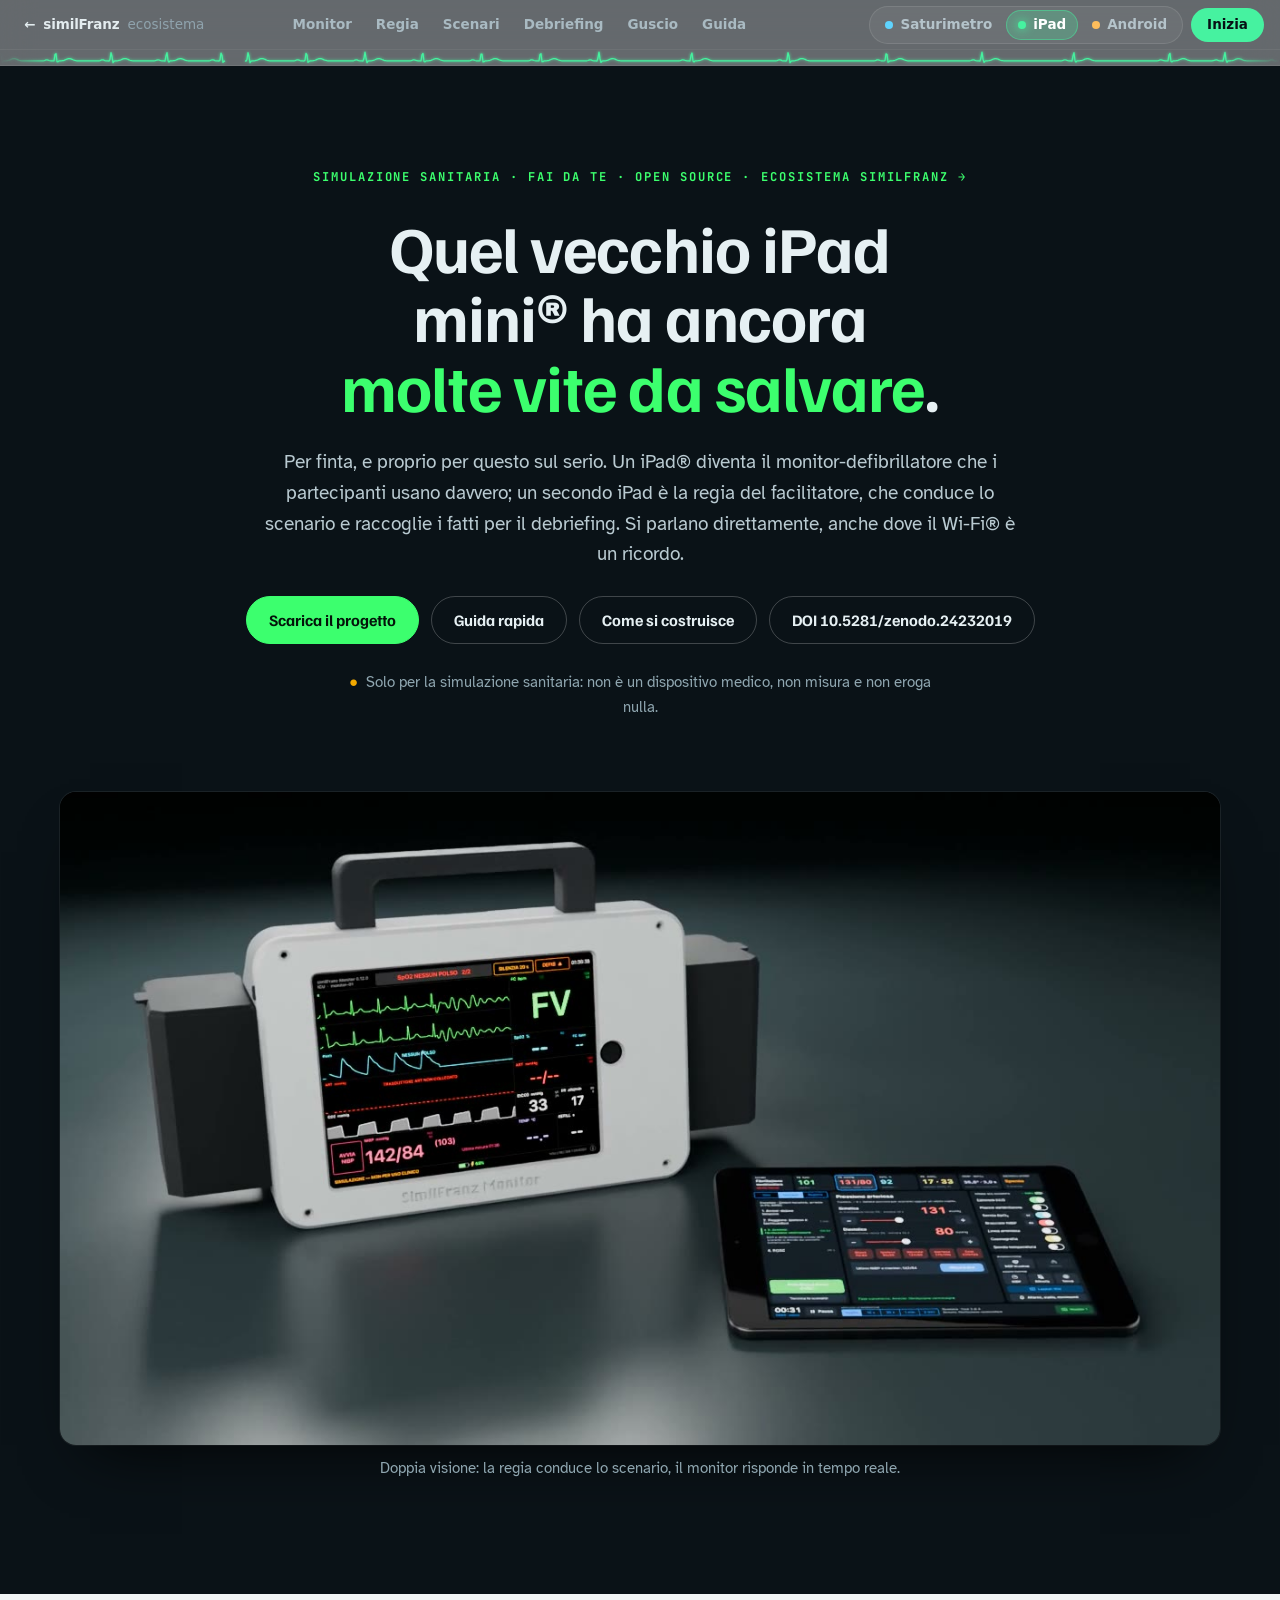
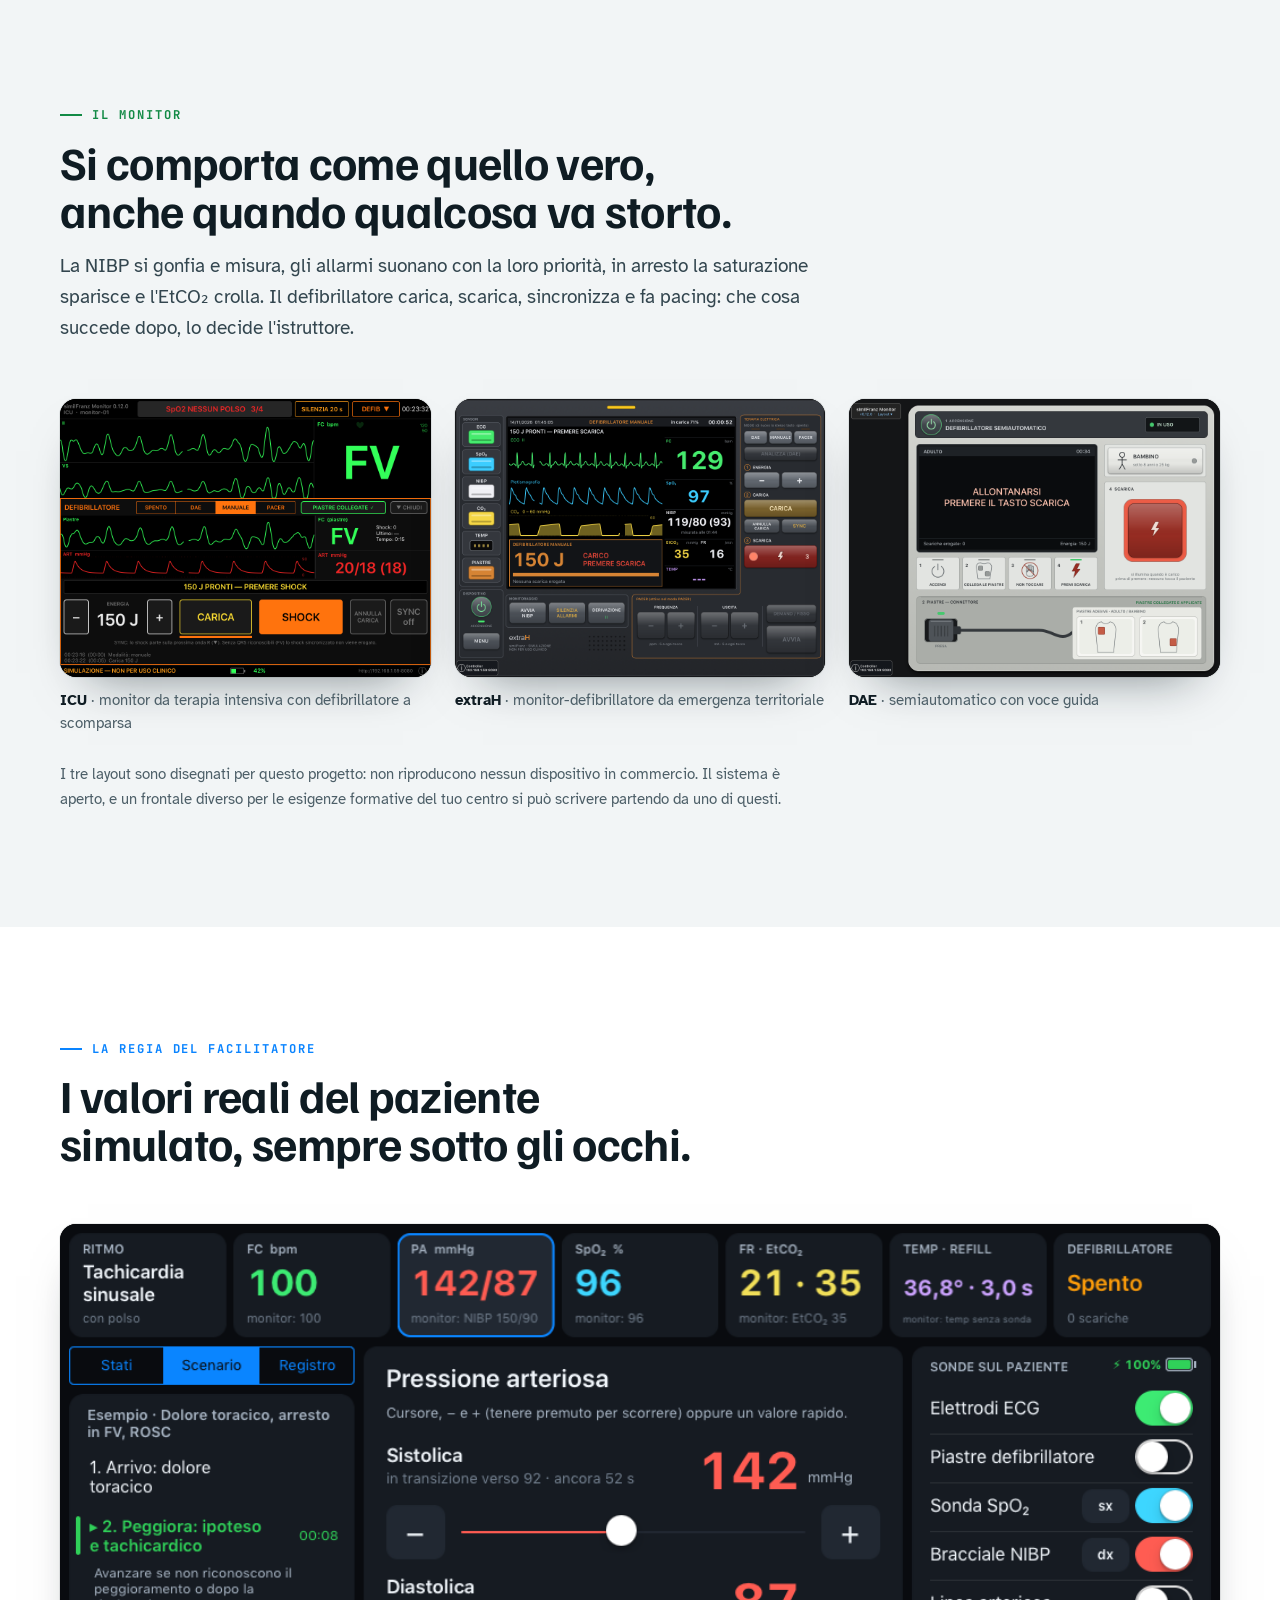
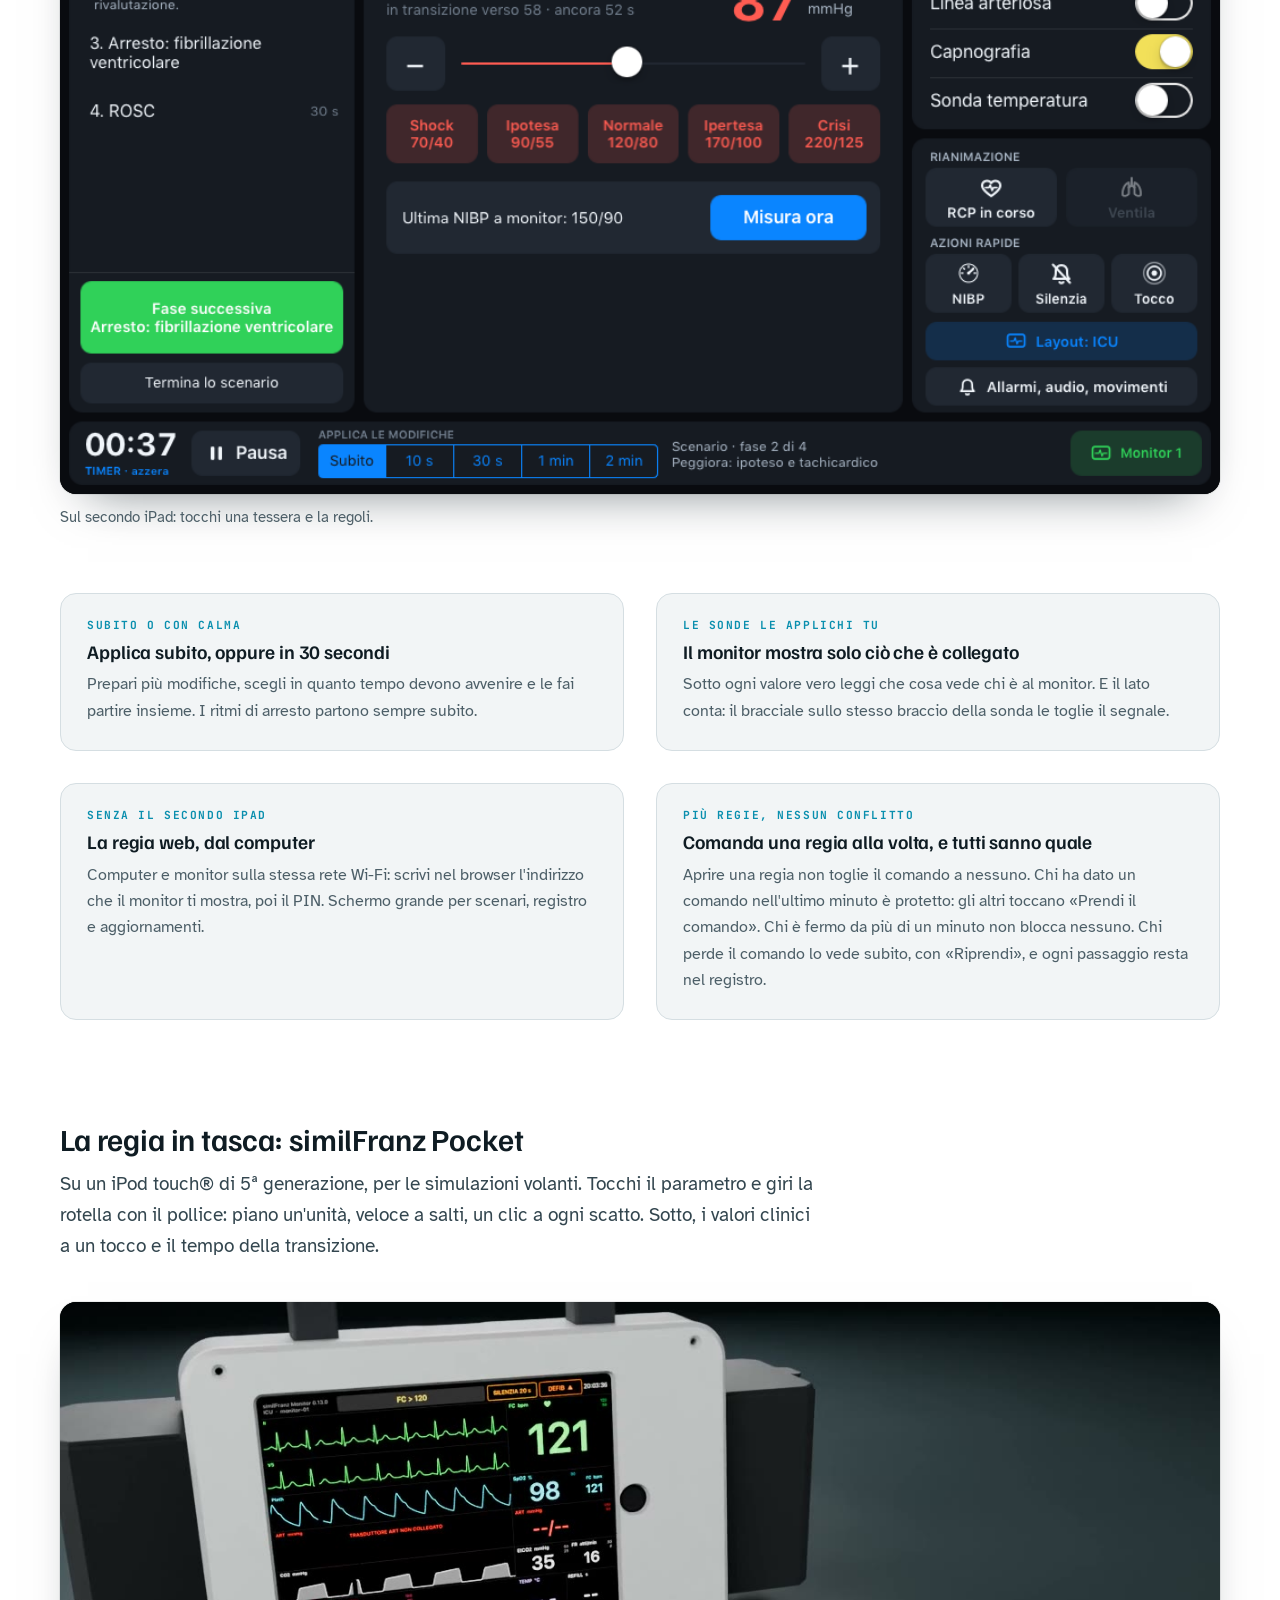
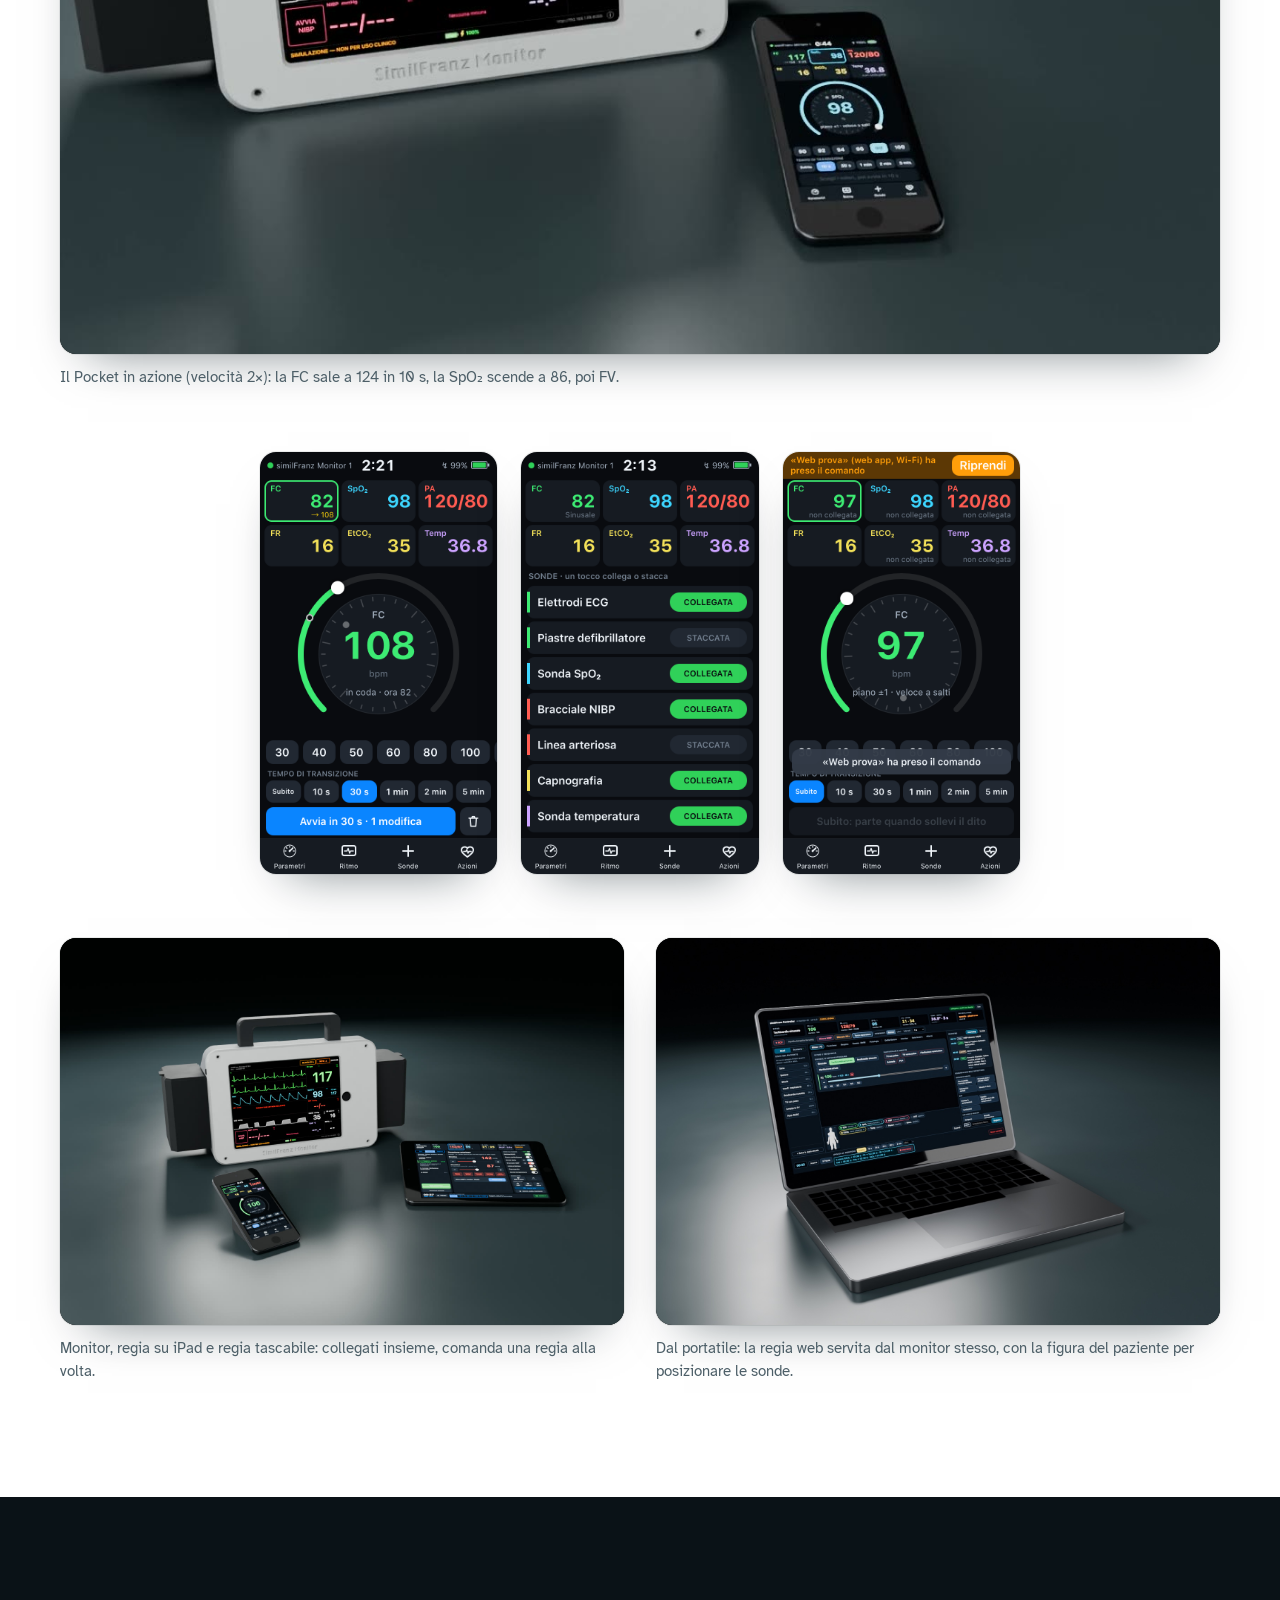
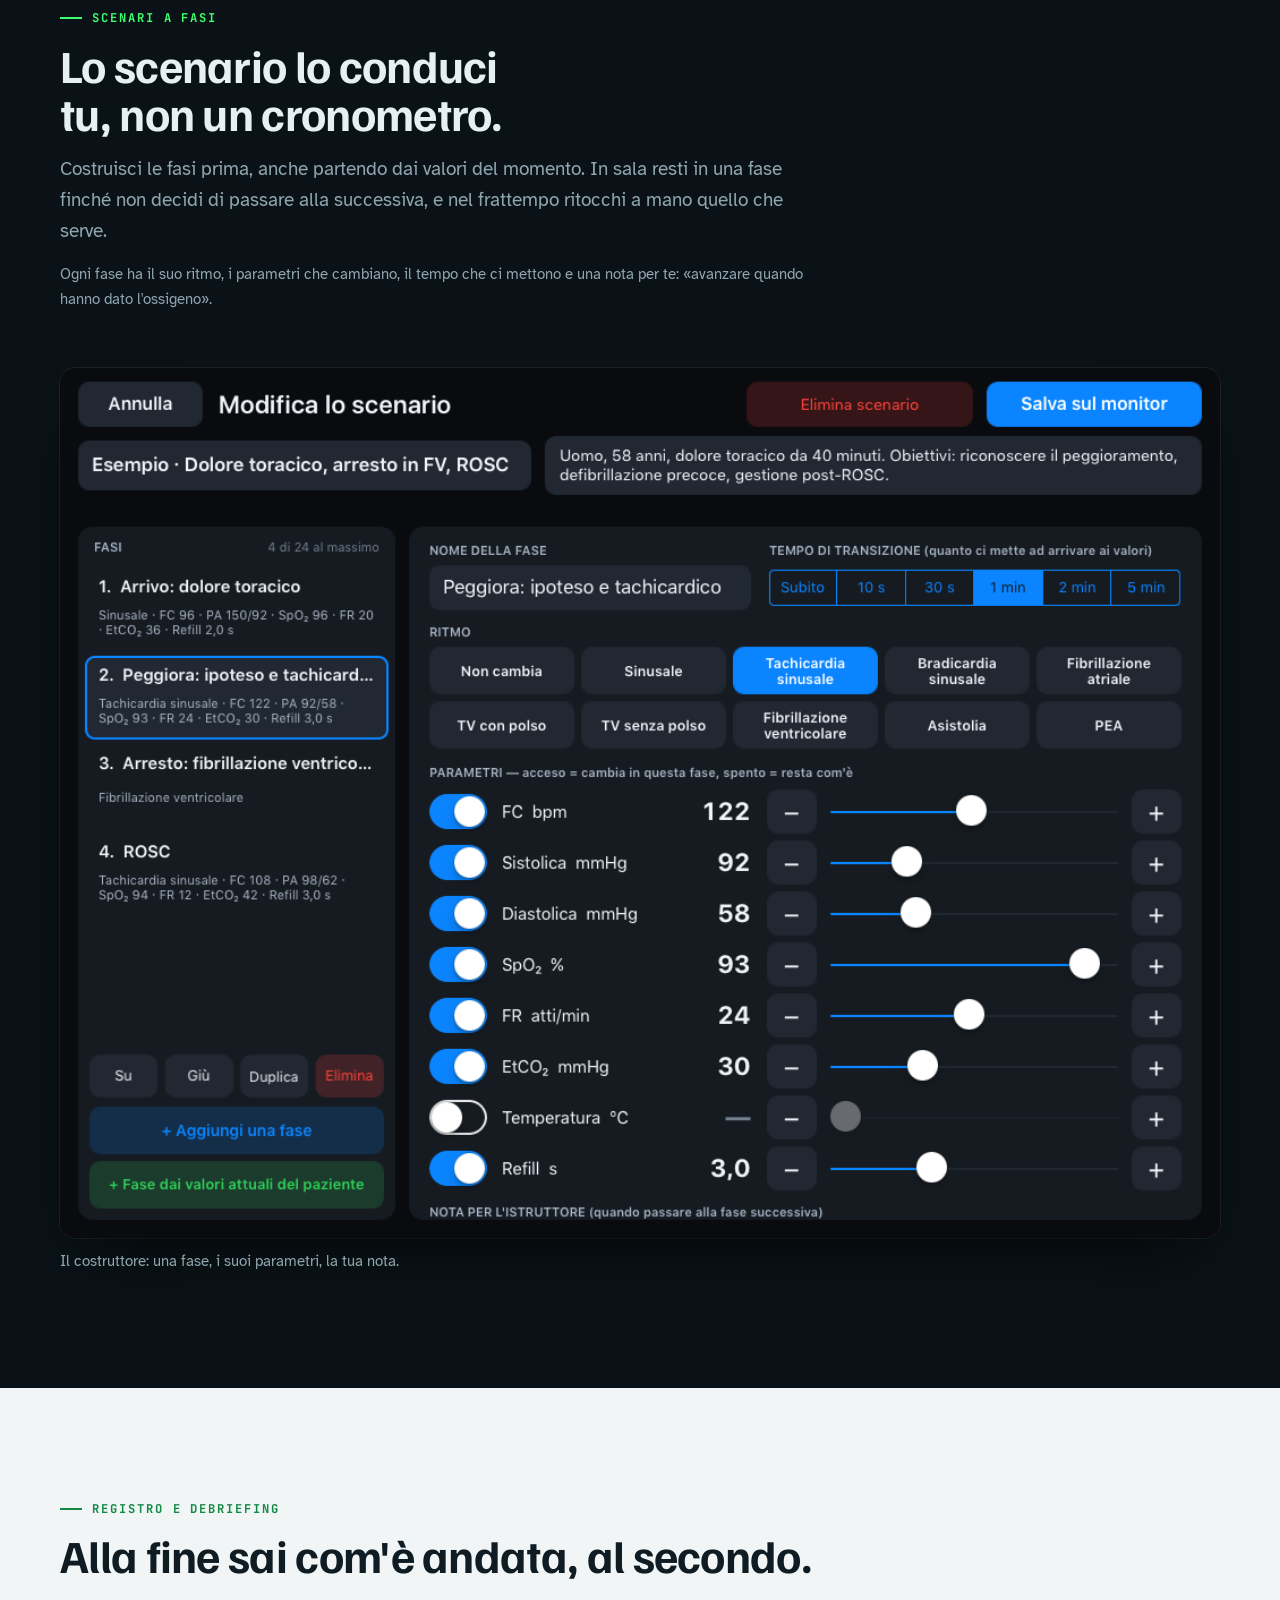
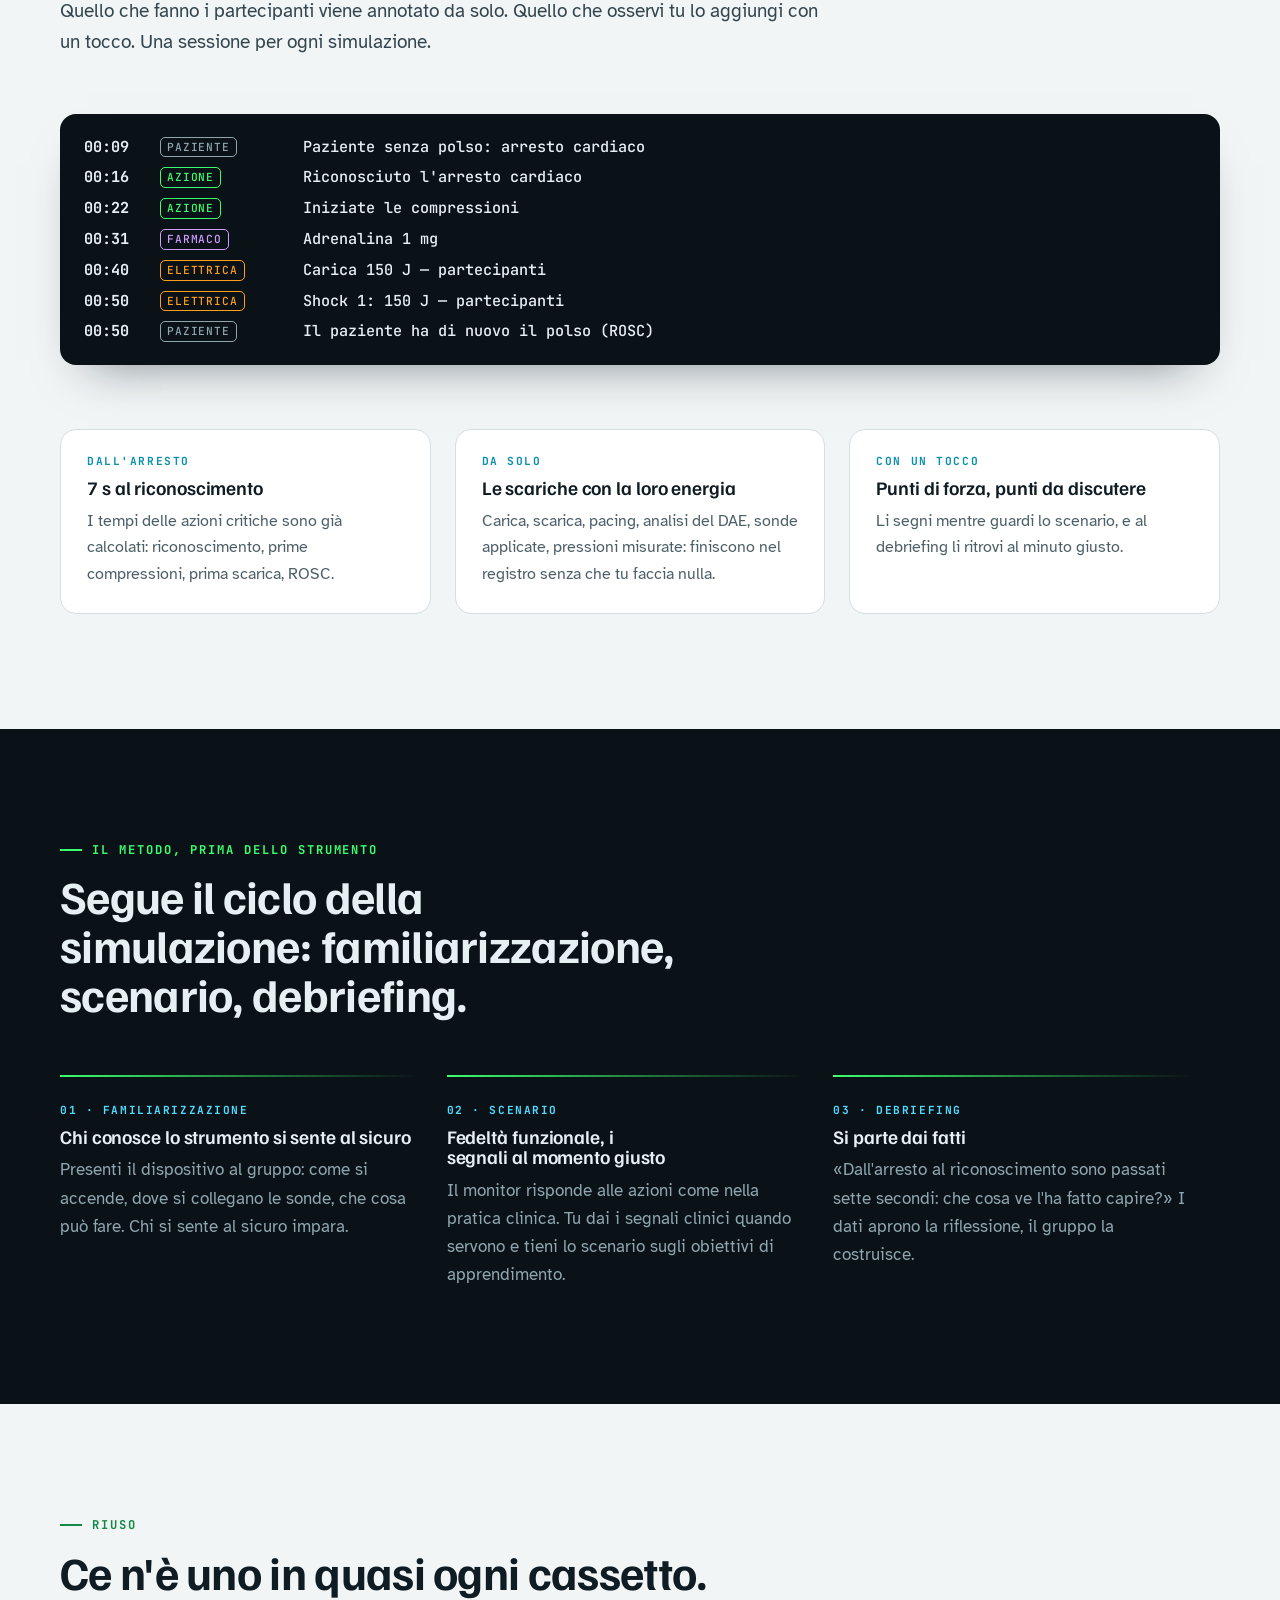
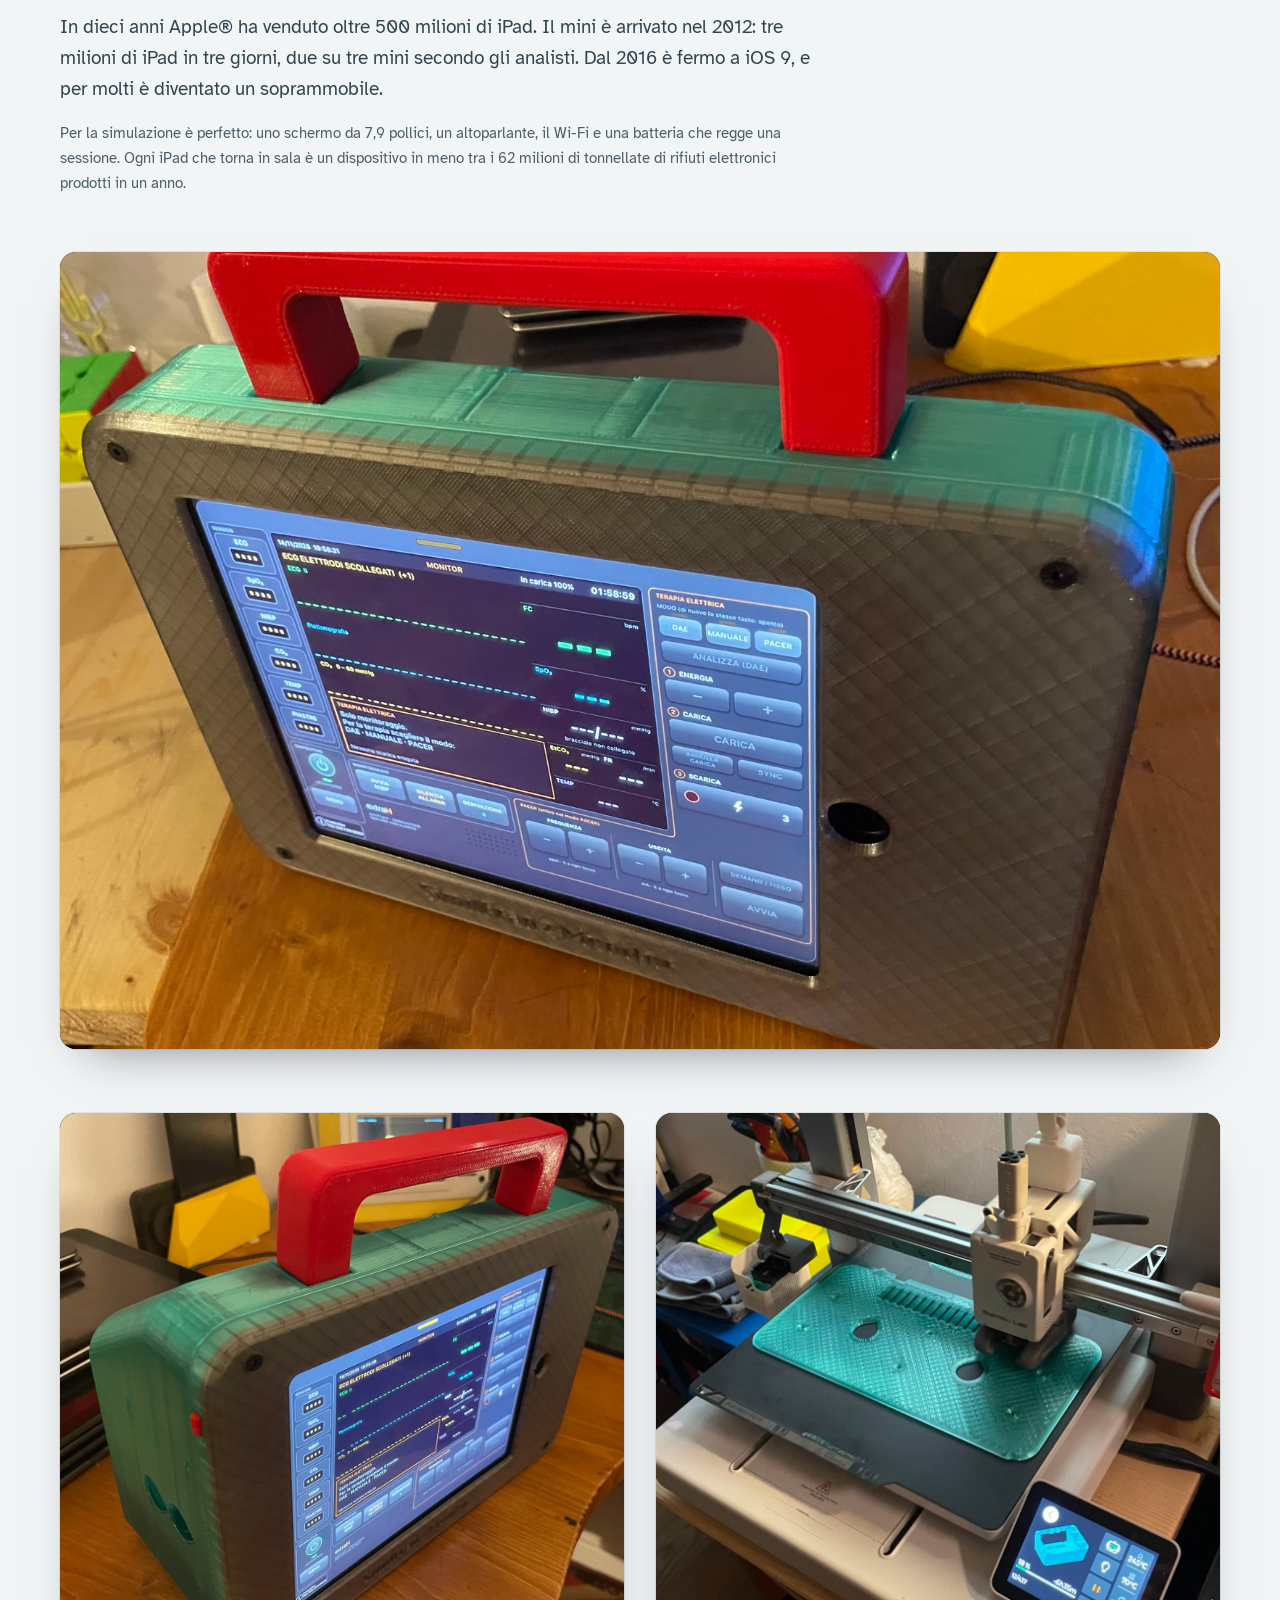
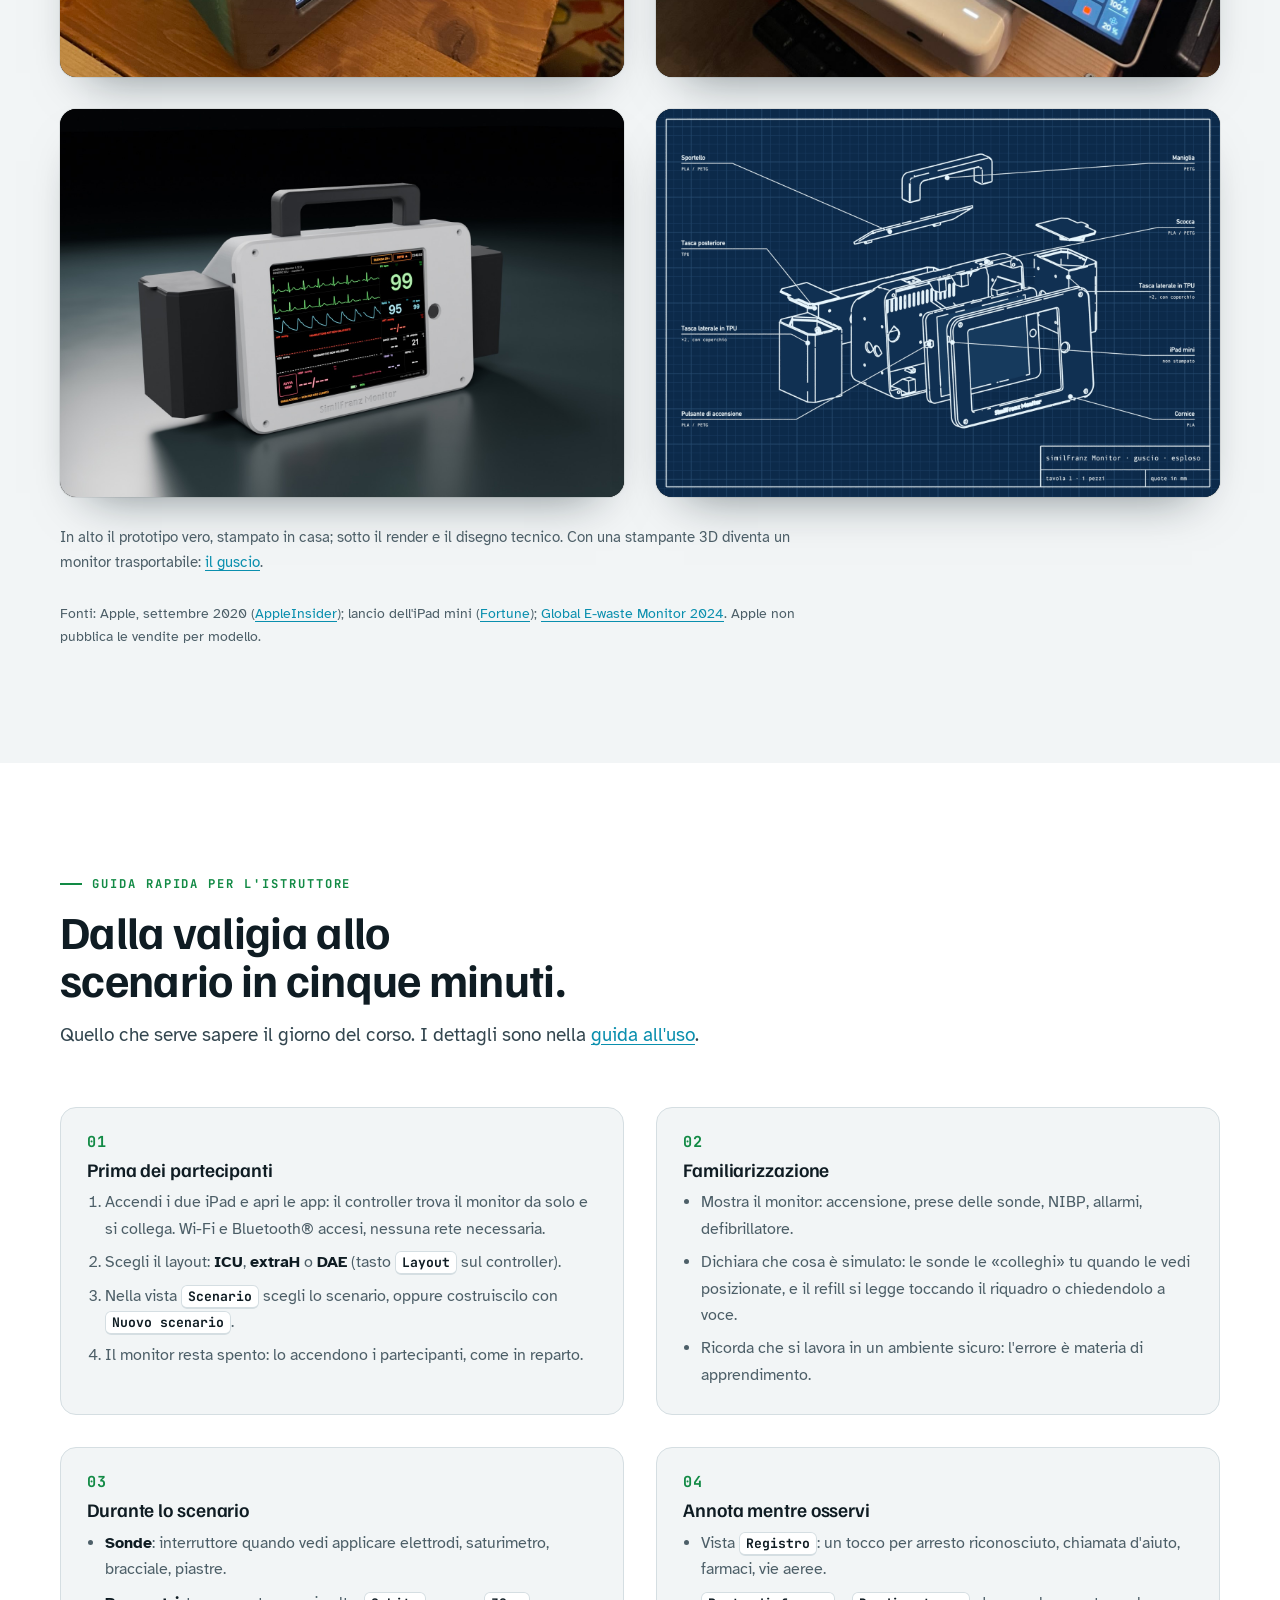
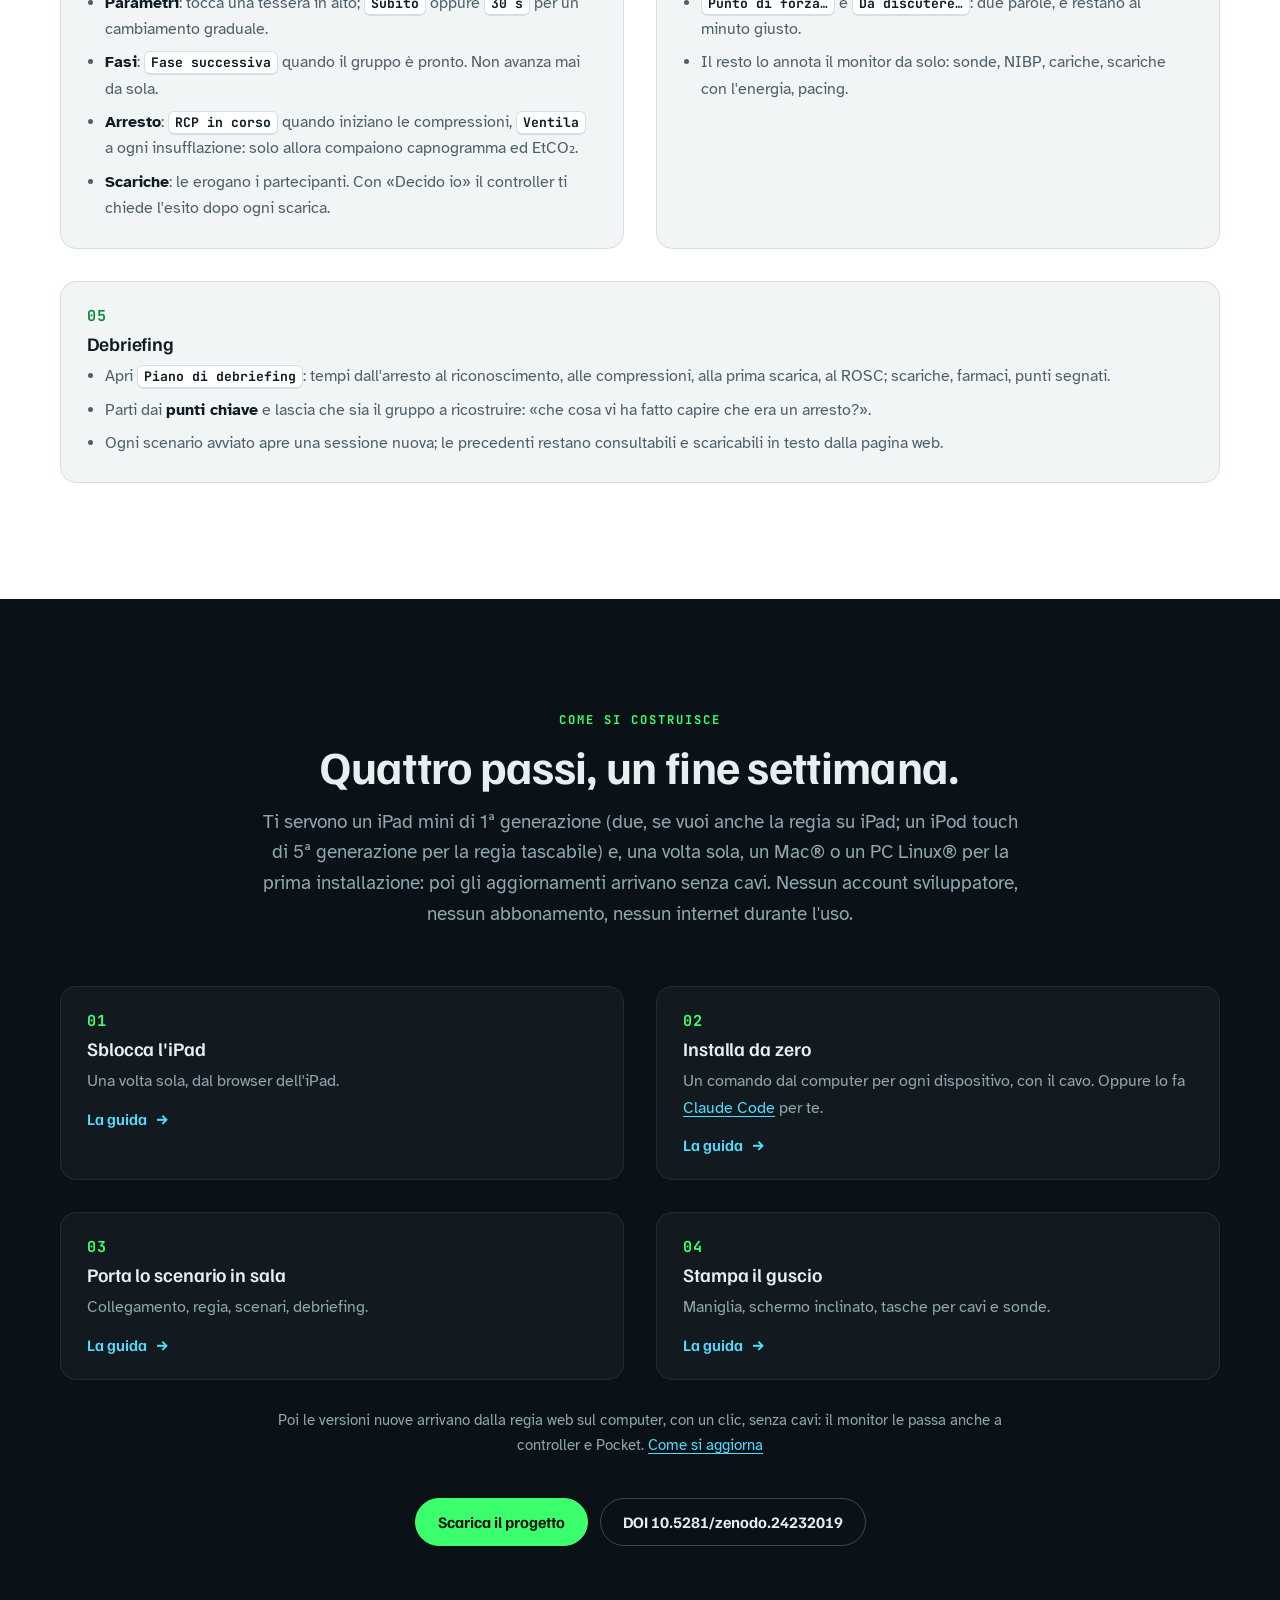
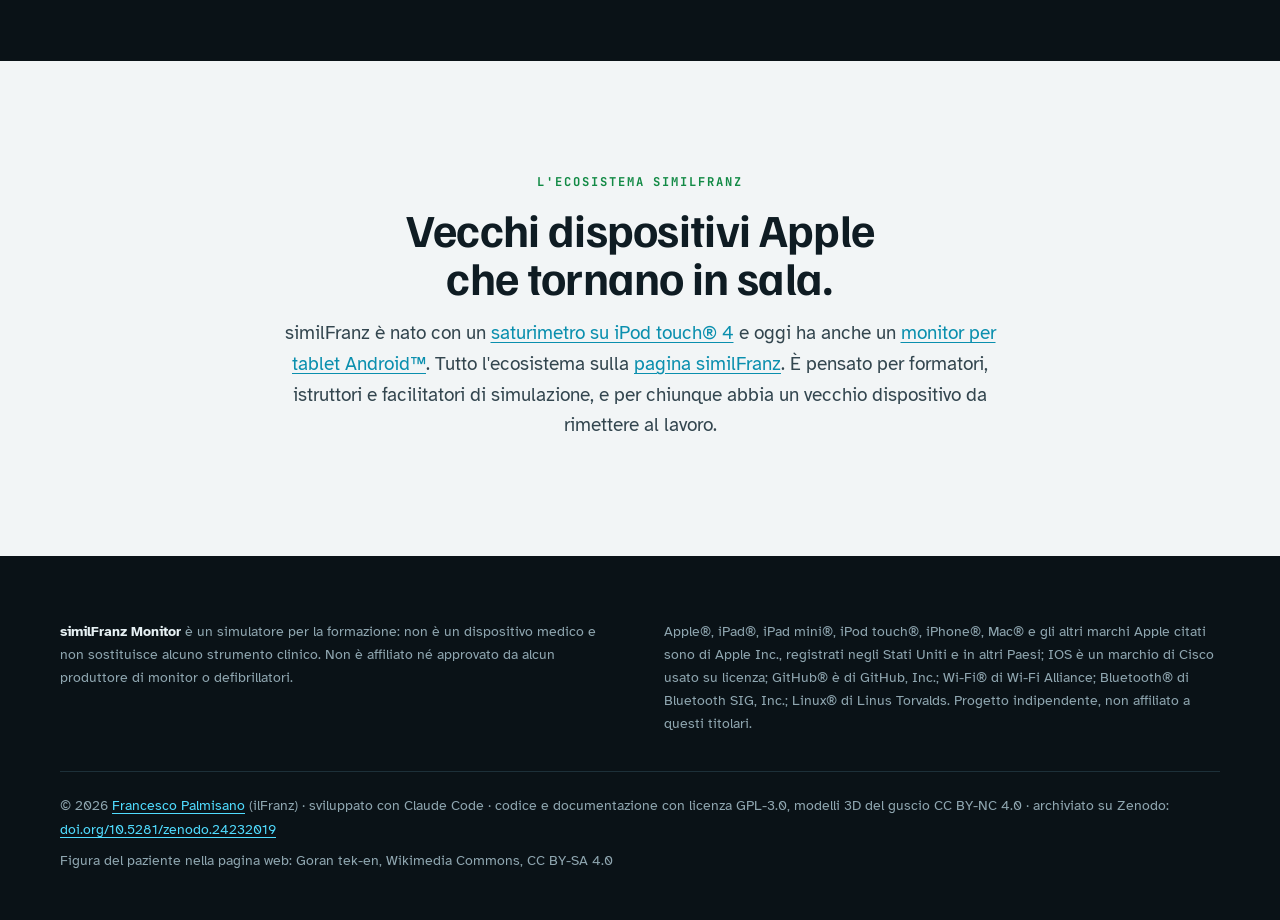
==== commit a25a78a4: "Barra dell'ecosistema: traccia ECG a tutta larghezza in una corsia sotto le scritte Co-Authored-By: " ====
--- a/docs/index.html
+++ b/docs/index.html
@@ -175,12 +175,12 @@
 <body>
 <!-- sf-eco:inizio (barra dell'ecosistema, generata da modelli-ecobar/inserisci.py) -->
 <style>
-html{scroll-padding-top:64px}
-.sf-eco{position:-webkit-sticky;position:sticky;top:0;z-index:50;height:52px;width:100%;box-sizing:border-box;display:flex;align-items:center;gap:10px;padding:0 max(16px,env(safe-area-inset-left,0px));
+html{scroll-padding-top:78px}
+.sf-eco{position:-webkit-sticky;position:sticky;top:0;z-index:50;height:66px;width:100%;box-sizing:border-box;display:flex;align-items:center;gap:10px;padding:0 max(16px,env(safe-area-inset-left,0px)) 16px;
   background:rgba(7,12,17,.6);backdrop-filter:saturate(1.6) blur(16px);-webkit-backdrop-filter:saturate(1.6) blur(16px);
   border-bottom:1px solid rgba(255,255,255,.07);font:600 13.5px/1 system-ui,-apple-system,"Segoe UI",Roboto,sans-serif;color:#e3ecef;
   transition:height .3s cubic-bezier(.2,.7,.2,1),background .3s;animation:sfEcoIn .5s cubic-bezier(.2,.7,.2,1) both}
-.sf-eco.c{height:46px;background:rgba(7,12,17,.84)}
+.sf-eco.c{height:58px;background:rgba(7,12,17,.84)}
 .sf-eco .pg{position:absolute;left:0;bottom:-1px;height:2px;width:100%;transform-origin:0 50%;transform:scaleX(0);
   background:linear-gradient(90deg,transparent,var(--acc) 30%,var(--acc));box-shadow:0 0 8px var(--acc);pointer-events:none}
 .sf-eco a{color:inherit;text-decoration:none}
@@ -191,9 +191,8 @@
 .sf-eco .hub strong{font-weight:700;letter-spacing:-.01em}
 .sf-eco .hub em{font-style:normal;color:#8fa3ad;font-weight:500}
 .sf-eco .hub .hd{width:8px;height:8px;border-radius:50%;background:var(--acc);--a:var(--acc);animation:sfEcoBeat 1.1s ease-out infinite}
-.sf-eco .mon{display:inline-flex;align-items:center;gap:8px;height:30px;padding:0 9px 0 4px;border-radius:8px;background:#03070a;
-  border:1px solid rgba(255,255,255,.08);box-shadow:inset 0 0 12px rgba(0,0,0,.6)}
-.sf-eco .mon canvas{width:96px;height:22px;display:block}
+.sf-eco .lane{position:absolute;left:0;right:0;bottom:0;height:16px;border-top:1px solid rgba(255,255,255,.05);pointer-events:none}
+.sf-eco .lane canvas{display:block;width:100%;height:16px;-webkit-mask:linear-gradient(90deg,transparent,#000 4%,#000 96%,transparent);mask:linear-gradient(90deg,transparent,#000 4%,#000 96%,transparent)}
 .sf-eco .rt{font:700 11px/1 ui-monospace,SFMono-Regular,Menlo,monospace;letter-spacing:.05em;color:var(--acc);min-width:52px;text-align:right;white-space:nowrap}
 .sf-eco .rt.al{color:#ff5d5d;animation:sfEcoAl .8s steps(2) infinite}
 .sf-eco .sec{display:flex;gap:2px;margin:0 auto;padding:0 8px}
@@ -217,7 +216,6 @@
 @keyframes sfEcoDrop{from{opacity:0;transform:translateY(-4px)}}
 @keyframes sfEcoBeat{0%{box-shadow:0 0 0 0 var(--a)}12%{box-shadow:0 0 0 4px rgba(255,255,255,.12)}40%,100%{box-shadow:0 0 0 7px transparent}}
 @keyframes sfEcoAl{50%{opacity:.35}}
-@media (max-width:1180px){.sf-eco .mon{display:none}}
 @media (max-width:1000px){.sf-eco .sec{display:none}.sf-eco .rgt{margin-left:auto}}
 @media (max-width:640px){.sf-eco{gap:6px}.sf-eco .hub em,.sf-eco .cta{display:none}.sf-eco .hub{padding:0 8px 0 4px}
   .sf-eco .seg a{padding:0 9px;gap:5px}.sf-eco .seg .l{display:none}.sf-eco .seg .s{display:inline}}
@@ -227,7 +225,7 @@
 <div class="sf-eco" id="sf-eco" role="navigation" aria-label="Ecosistema similFranz" style="--acc:#46f2a0">
   <span class="pg" aria-hidden="true"></span>
   <a class="hub" href="https://franz8787.github.io/similfranz/" title="Torna all'ecosistema similFranz"><b>←</b> <strong>similFranz</strong> <em>ecosistema</em></a>
-  <span class="mon" aria-hidden="true"><canvas></canvas></span>
+  <span class="lane" aria-hidden="true"><canvas></canvas></span>
   <div class="sec"><a href="#monitor">Monitor</a><a href="#regia">Regia</a><a href="#scenari">Scenari</a><a href="#debriefing">Debriefing</a><a href="#guscio">Guscio</a><a href="#guida">Guida</a></div>
   <div class="rgt"><nav class="seg" aria-label="Gli strumenti similFranz"><a href="https://franz8787.github.io/similfranz-saturimetro/" style="--a:#5fd4ff" title="Saturimetro: SpO₂, polso e pletismografia su iPod touch®"><i></i><span class="l">Saturimetro</span><span class="s">Sat</span></a><a href="https://franz8787.github.io/similfranz-monitor/" aria-current="page" style="--a:#46f2a0" title="Monitor iPad: Monitor-defibrillatore su iPad mini®"><i></i><span class="l">iPad</span><span class="s">iPad</span></a><a href="https://franz8787.github.io/similfranz-monitor-android/" style="--a:#ffbe5c" title="Monitor Android: Monitor-defibrillatore su tablet Android™"><i></i><span class="l">Android</span><span class="s">Android</span></a></nav><a class="cta" href="#come">Inizia</a></div>
 </div>
@@ -242,8 +240,8 @@
   for(var k=0;k<secs.length;k++)secs[k].a.classList.toggle("on",secs[k]===on)}
 addEventListener("scroll",function(){if(!busy){busy=1;requestAnimationFrame(onScroll)}},{passive:true});addEventListener("resize",onScroll);onScroll();
 // mini monitor: traccia ECG vera (P, QRS, ST, T) che scorre con lo spazio di cancellazione; i ritmi cambiano da soli
-var cv=bar.querySelector(".mon canvas");if(!cv)return;var cx=cv.getContext("2d"),acc=getComputedStyle(bar).getPropertyValue("--acc").trim()||"#46f2a0";
-var still=matchMedia("(prefers-reduced-motion: reduce)").matches,PX=30;
+var cv=bar.querySelector(".lane canvas");if(!cv)return;var cx=cv.getContext("2d"),acc=getComputedStyle(bar).getPropertyValue("--acc").trim()||"#46f2a0";
+var still=matchMedia("(prefers-reduced-motion: reduce)").matches,PX=70;
 var R=[{hr:72,d:8},{hr:44,d:8},{hr:76,d:6},{hr:138,d:7},{hr:86,d:9,st:1},{fv:1,d:6}];
 var ri=0,rT=0,cur=R[0],nxt=-1,W=0,H=0,dpr=1,ys=null,x=0,last=0,bt=0,bl=60/72,ts=0,ph=[1,2,3],accu=0;
 function g(t,m,s,a){var z=(t-m)/s;return a*Math.exp(-z*z/2)}
@@ -257,15 +255,15 @@
   bt+=dt;if(bt>=bl){bt-=bl;if(nxt>=0){setR(nxt);nxt=-1}bl=60/cur.hr*(1+(cur.hr<60?.04:.015)*(Math.random()*2-1))}
   return beat(bt,cur.st)}
 function size(){dpr=Math.min(2,devicePixelRatio||1);W=cv.clientWidth;H=cv.clientHeight;if(!W)return;cv.width=W*dpr;cv.height=H*dpr;
-  ys=new Float32Array(W);for(var i=0;i<W;i++)ys[i]=sample(1/PX);x=0;for(var j=1;j<=8;j++)ys[j%W]=NaN}
+  ys=new Float32Array(W);for(var i=0;i<W;i++)ys[i]=sample(1/PX);x=0;for(var j=1;j<=18;j++)ys[j%W]=NaN}
 function draw(){cx.setTransform(dpr,0,0,dpr,0,0);cx.clearRect(0,0,W,H);
   cx.lineWidth=1.25;cx.lineJoin="round";cx.strokeStyle=acc;cx.shadowColor=acc;cx.shadowBlur=3;cx.beginPath();
-  var mid=H*.64,amp=H*.5,pen=false;
+  var mid=H*.68,amp=H*.56,pen=false;
   for(var i=0;i<W;i++){var v=ys[i];if(v!==v){pen=false;continue}var y=mid-v*amp;if(pen)cx.lineTo(i,y);else{cx.moveTo(i,y);pen=true}}
   cx.stroke();cx.shadowBlur=0}
 function step(now){if(!ys||cv.clientWidth!==W){size();if(!ys){requestAnimationFrame(step);return}}
   var el=Math.min(.1,(now-last)/1000||0);last=now;accu+=el*PX;
-  while(accu>=1){accu-=1;ys[x]=sample(1/PX);x=(x+1)%W;for(var j=1;j<=8;j++)ys[(x+j)%W]=NaN}
+  while(accu>=1){accu-=1;ys[x]=sample(1/PX);x=(x+1)%W;for(var j=1;j<=18;j++)ys[(x+j)%W]=NaN}
   draw();requestAnimationFrame(step)}
 if(still){size();if(ys)draw();return}
 requestAnimationFrame(function(n){last=n;step(n)});
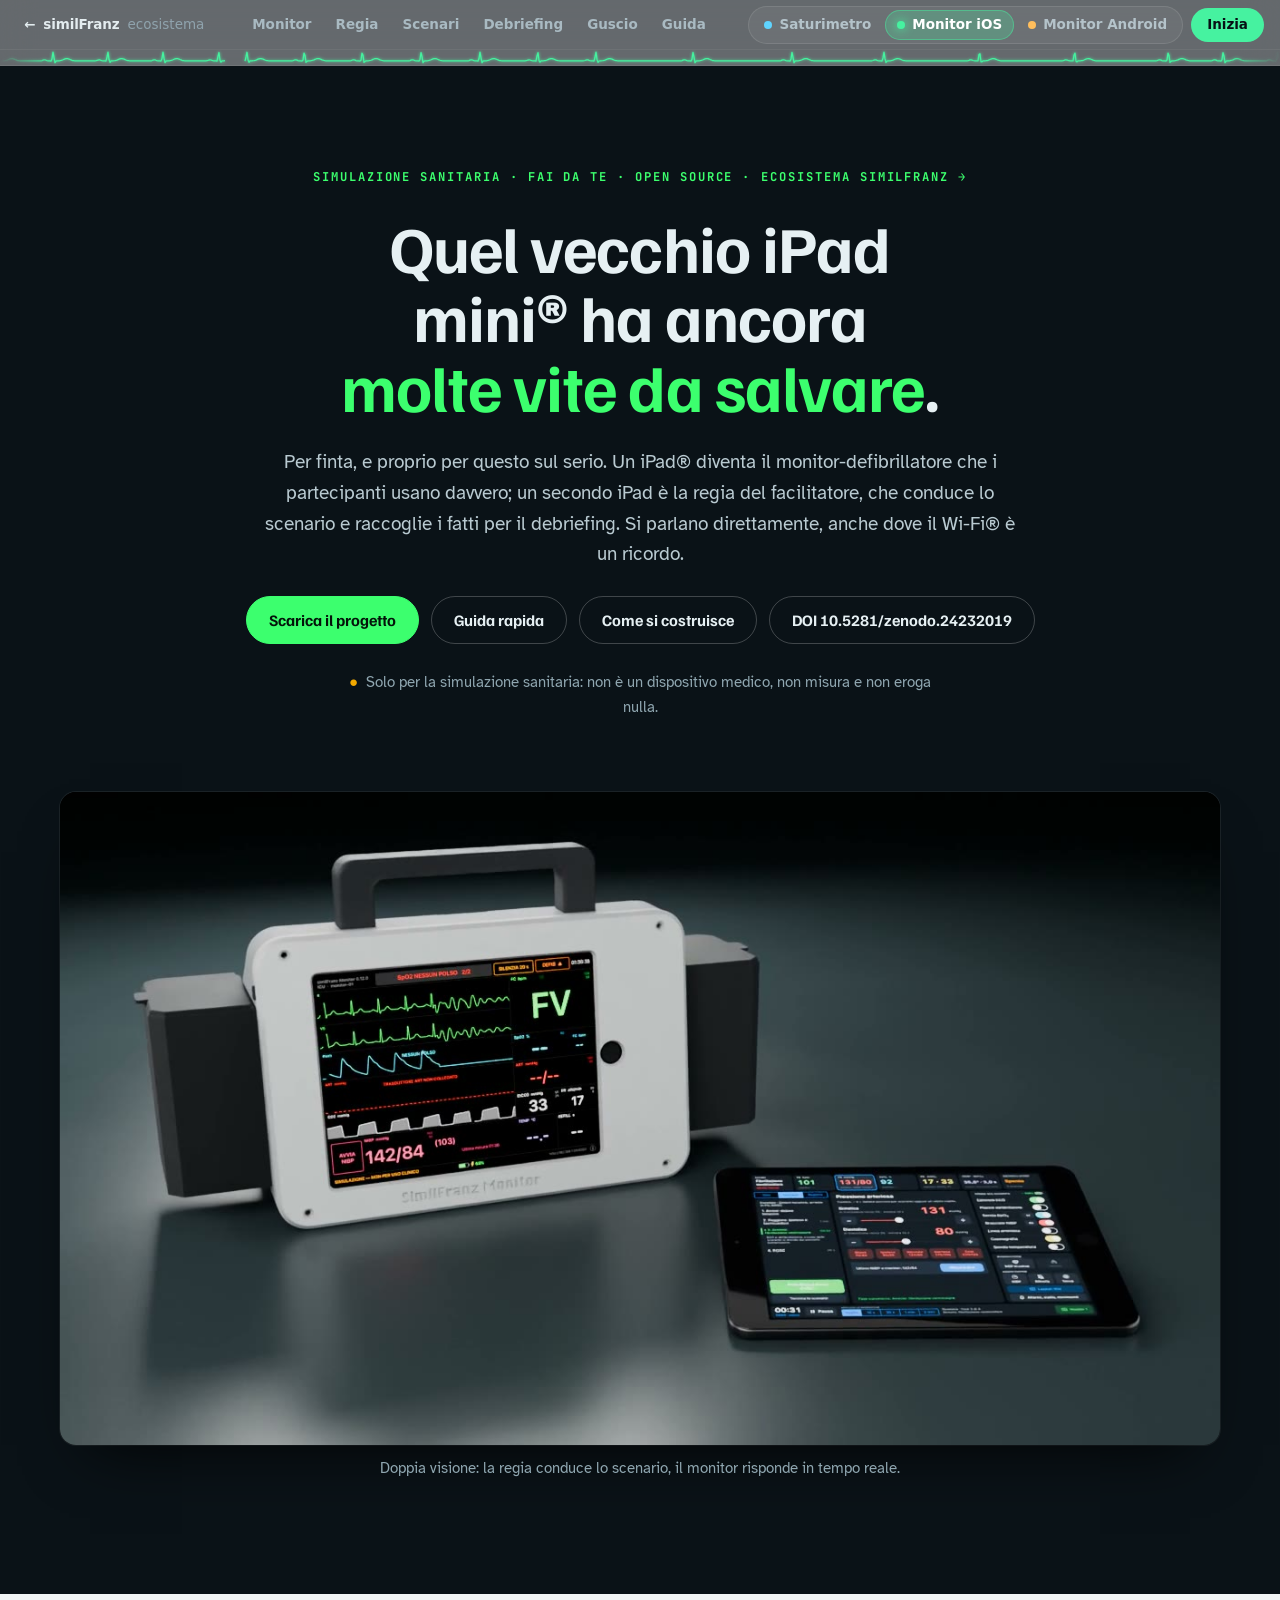
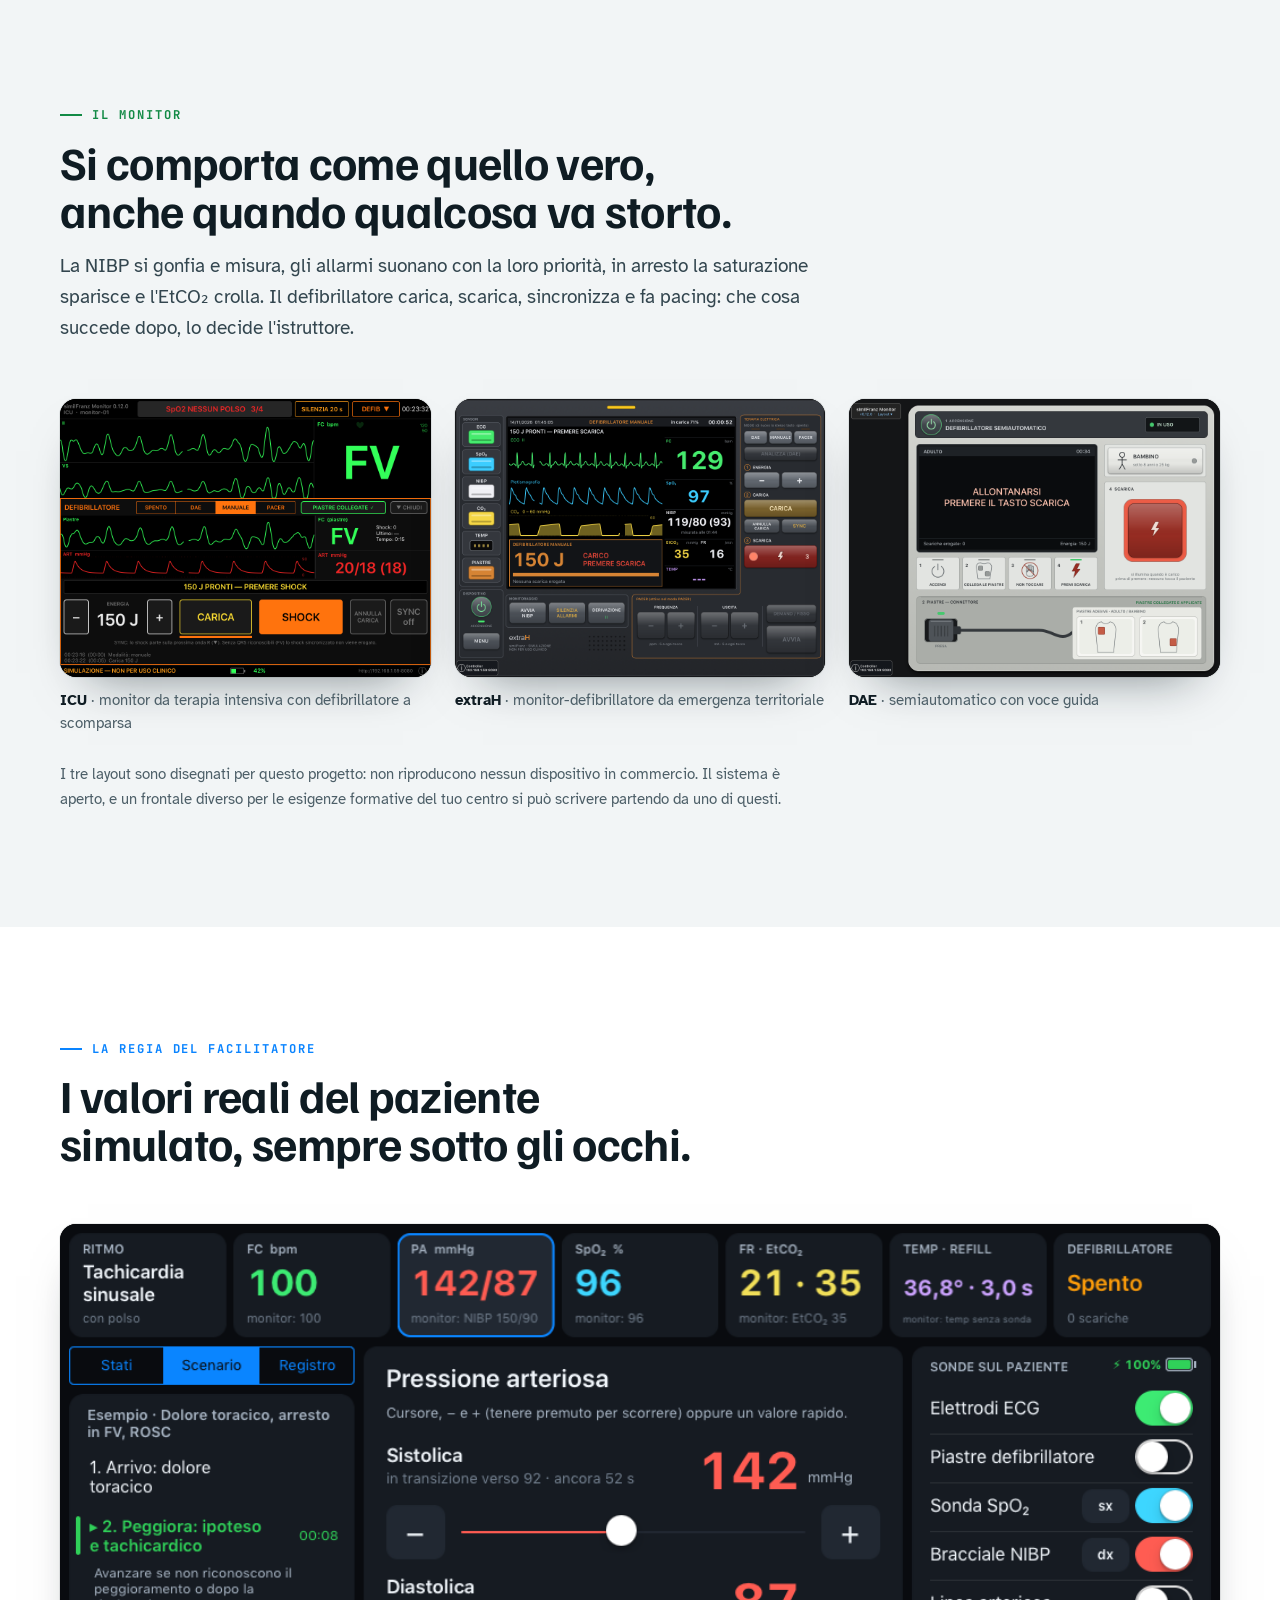
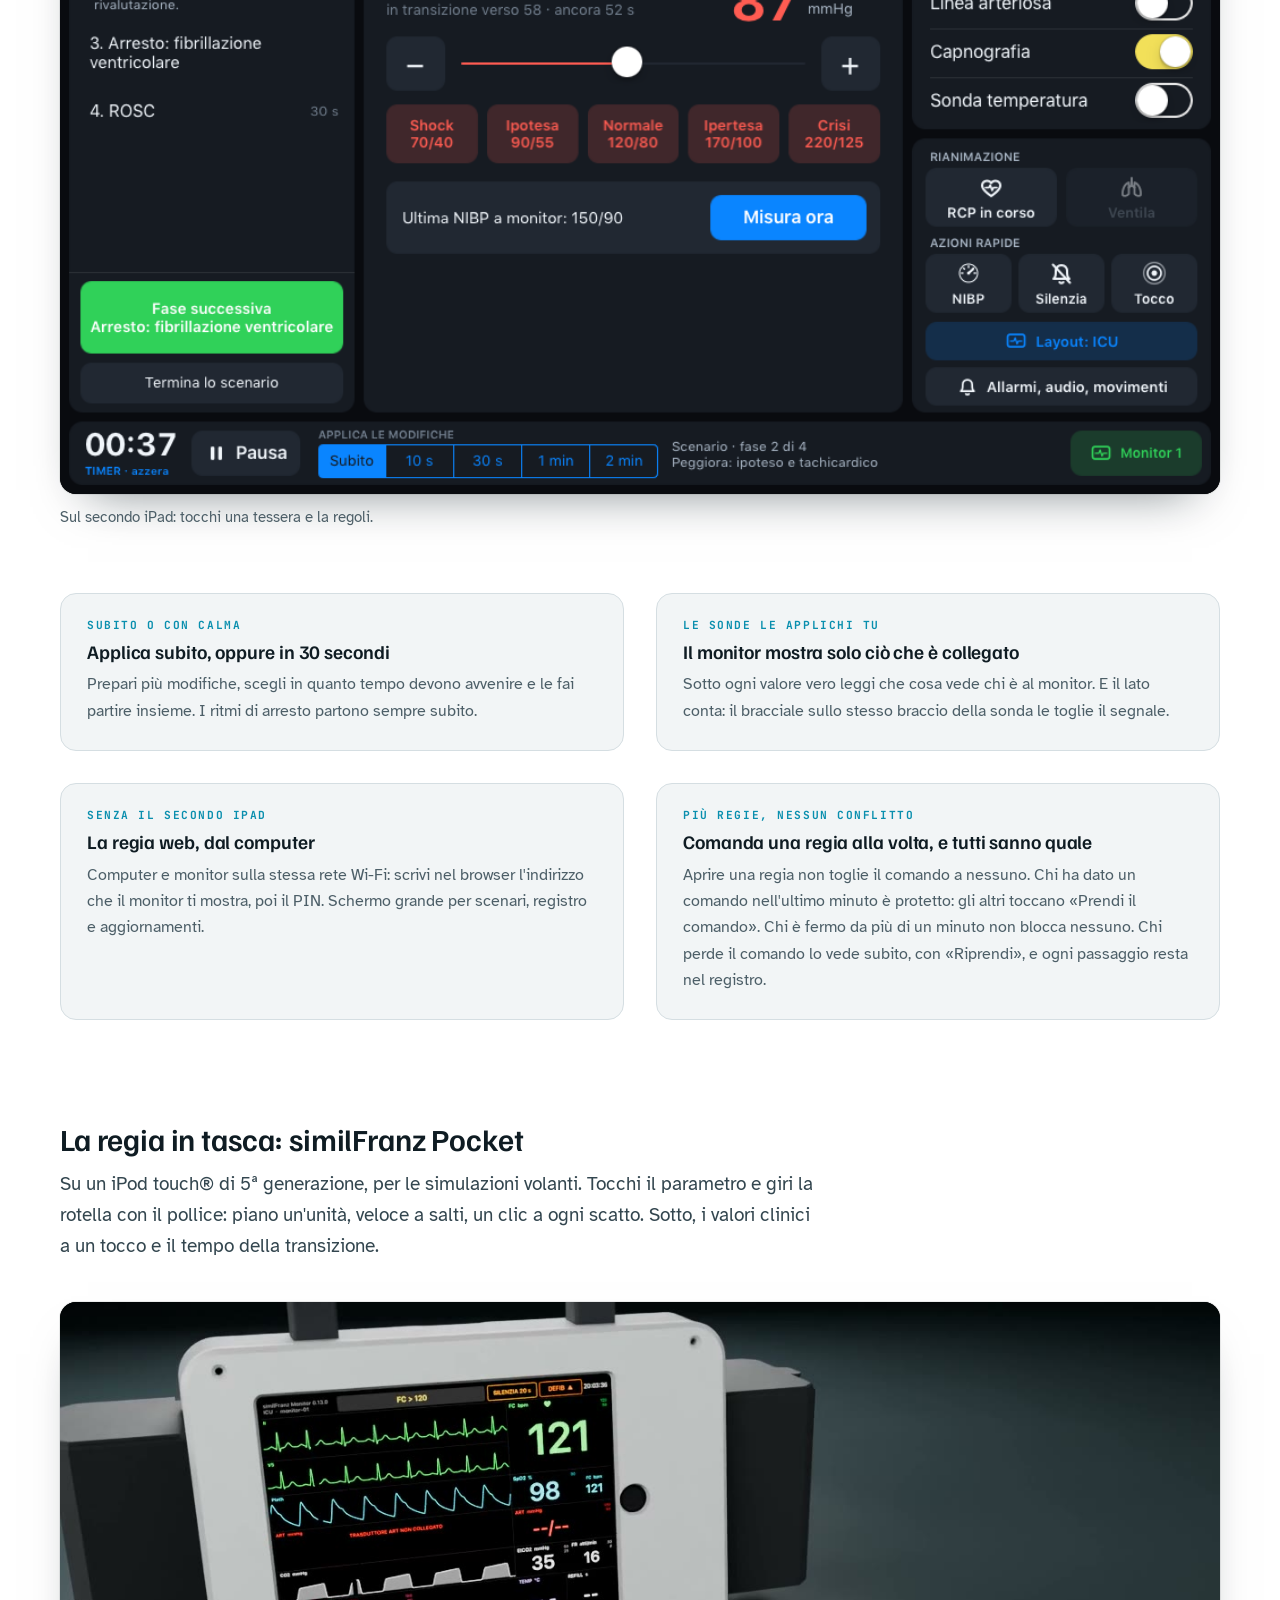
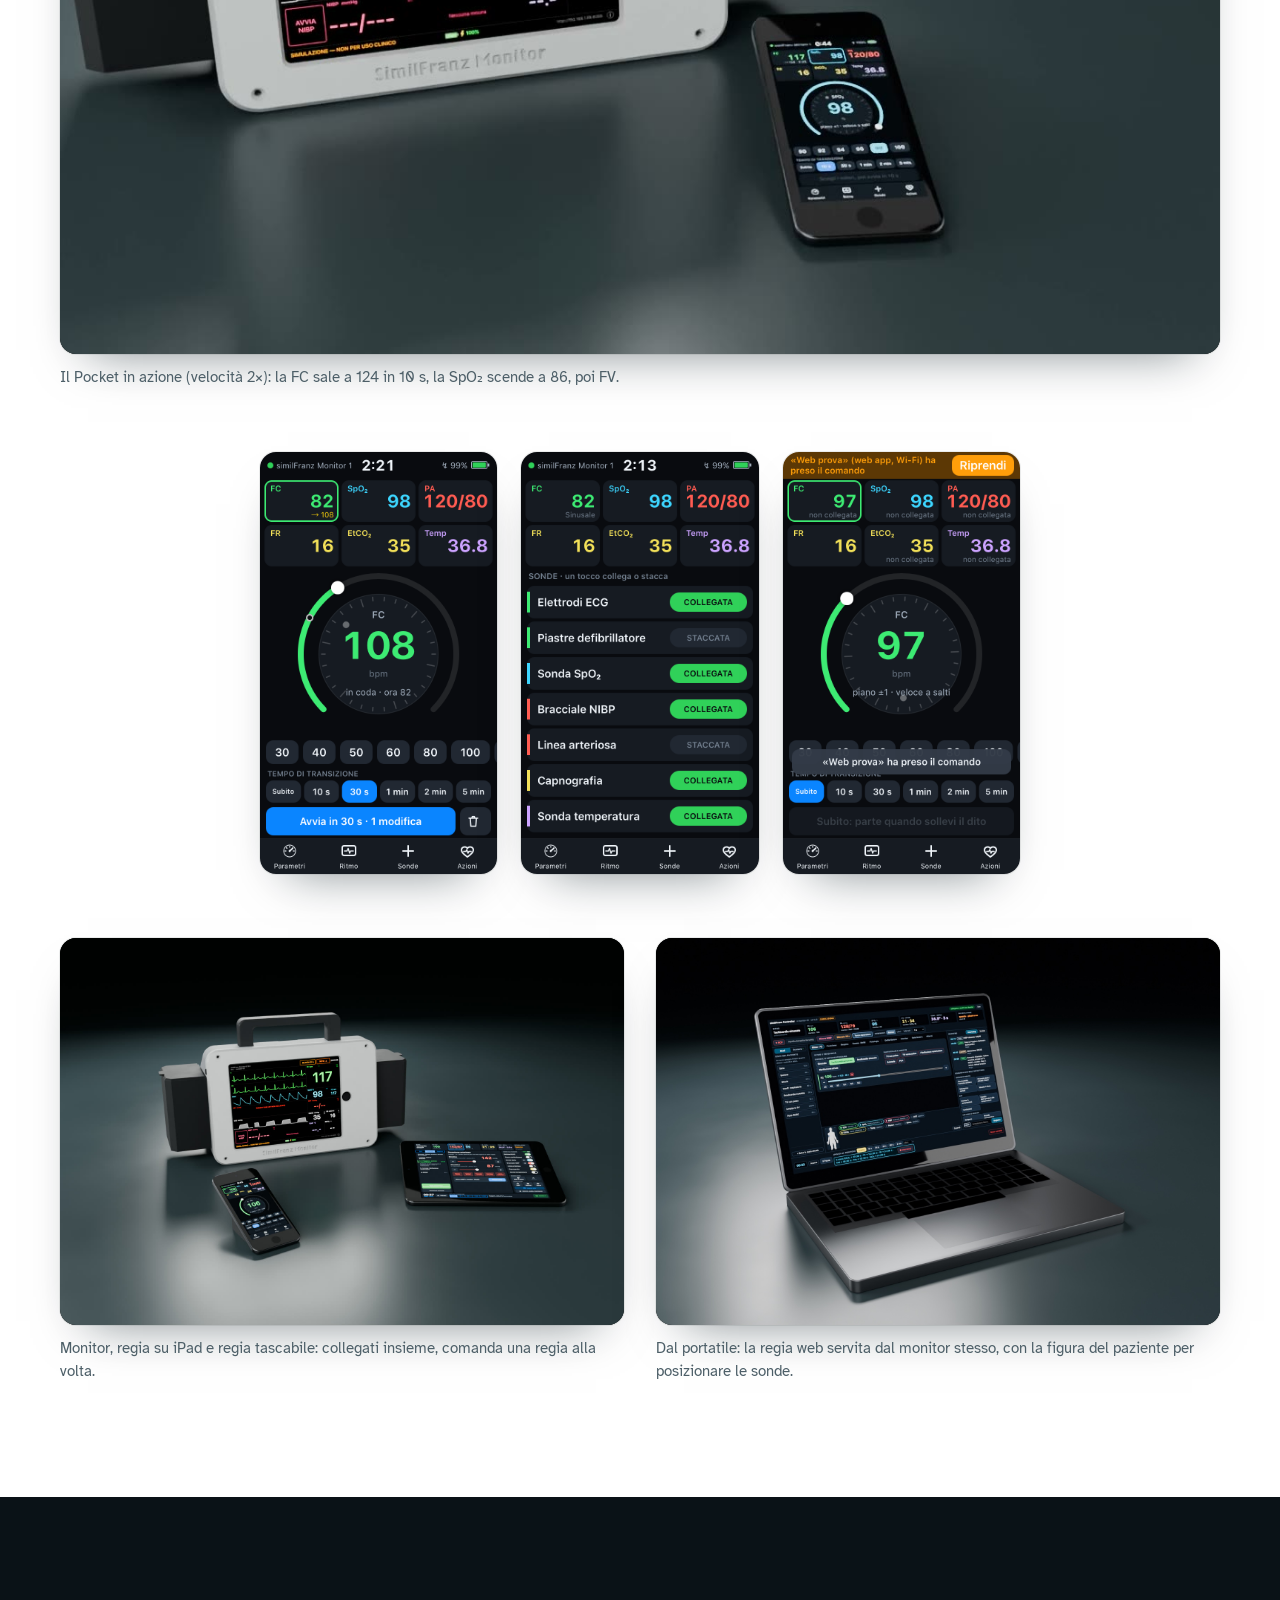
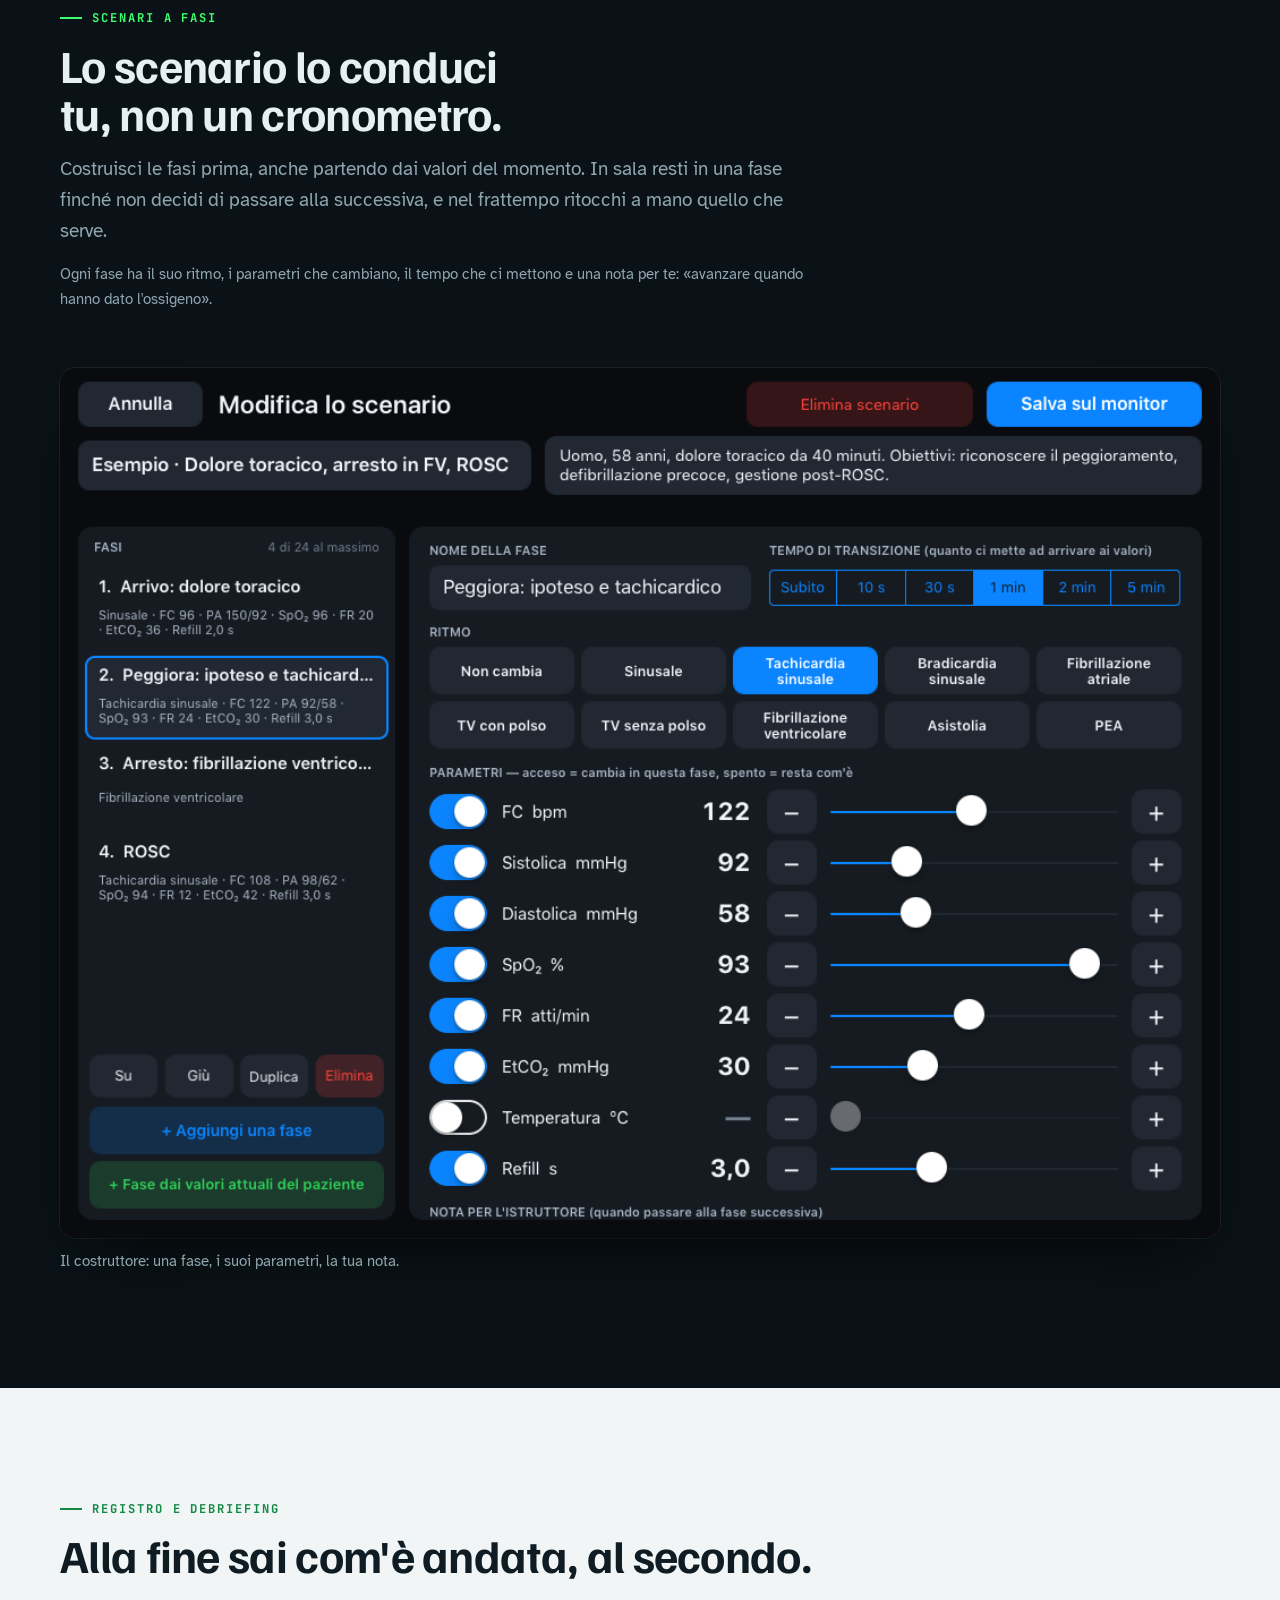
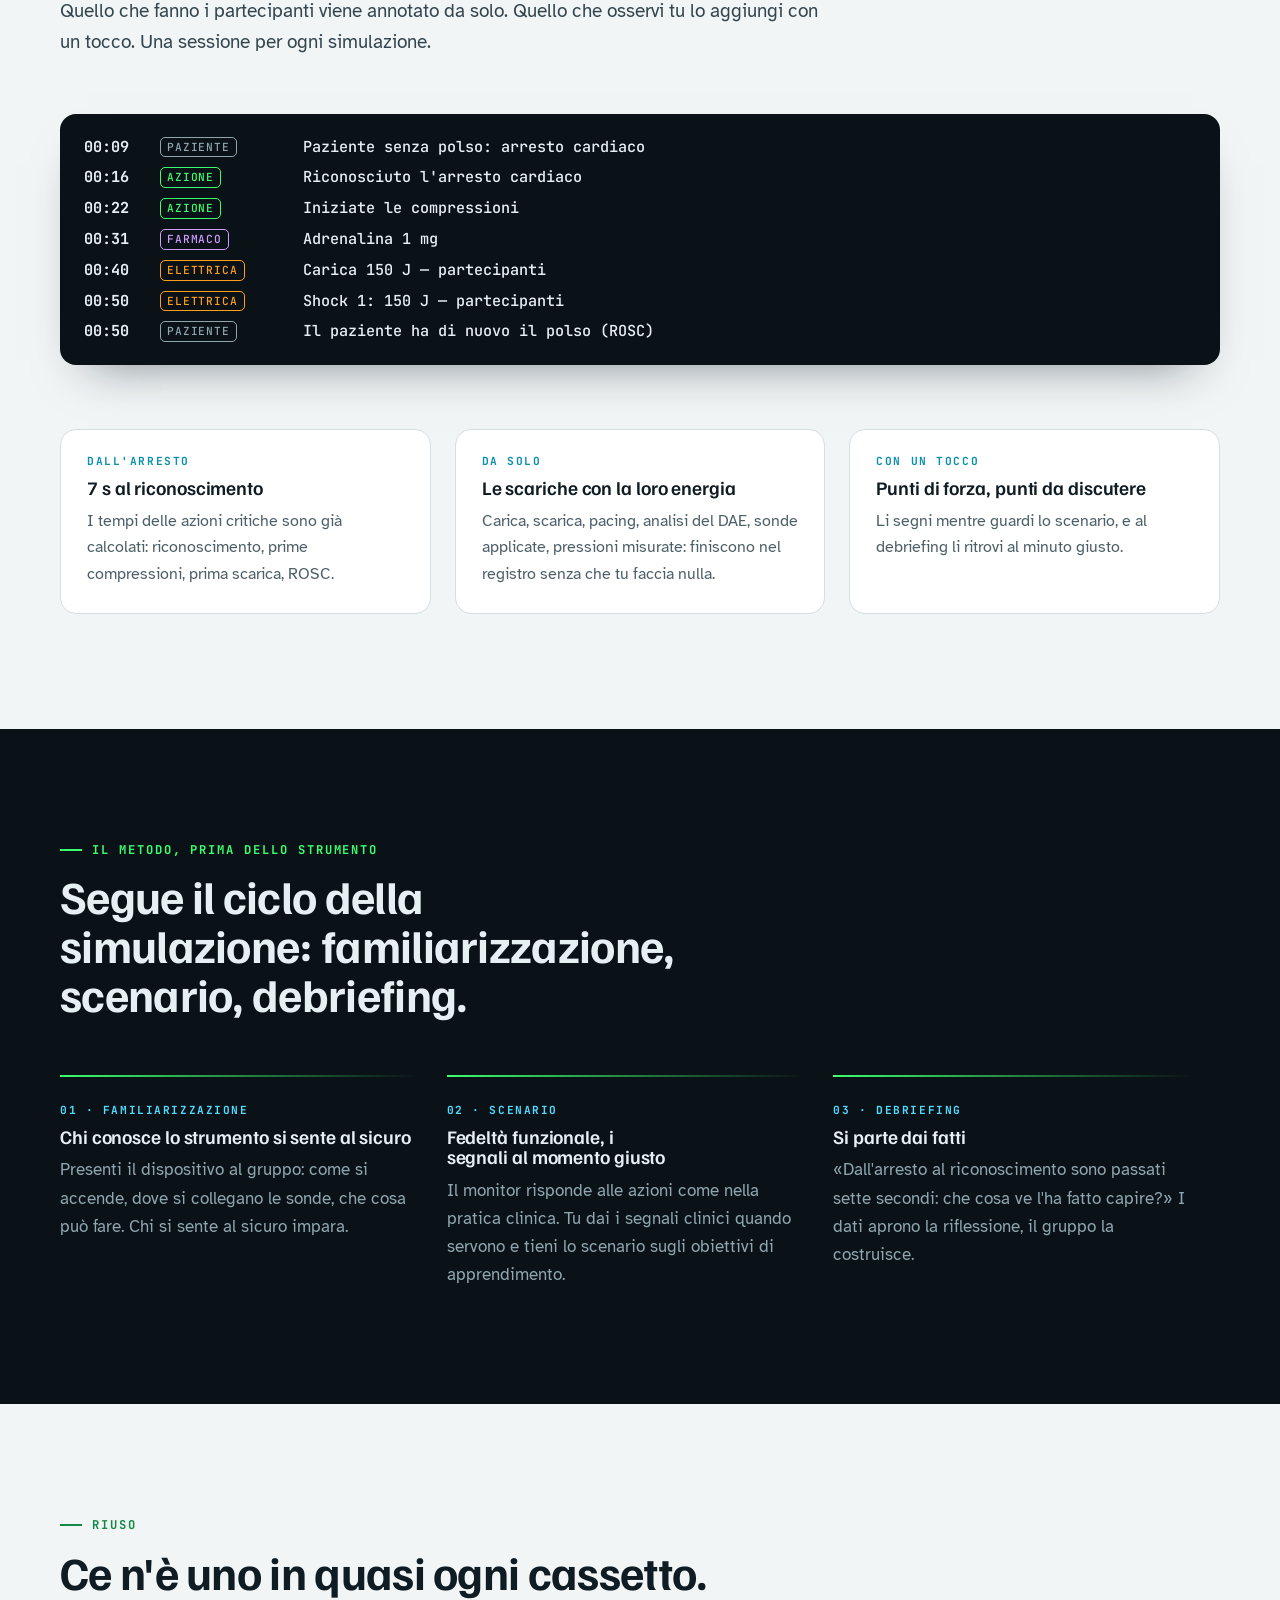
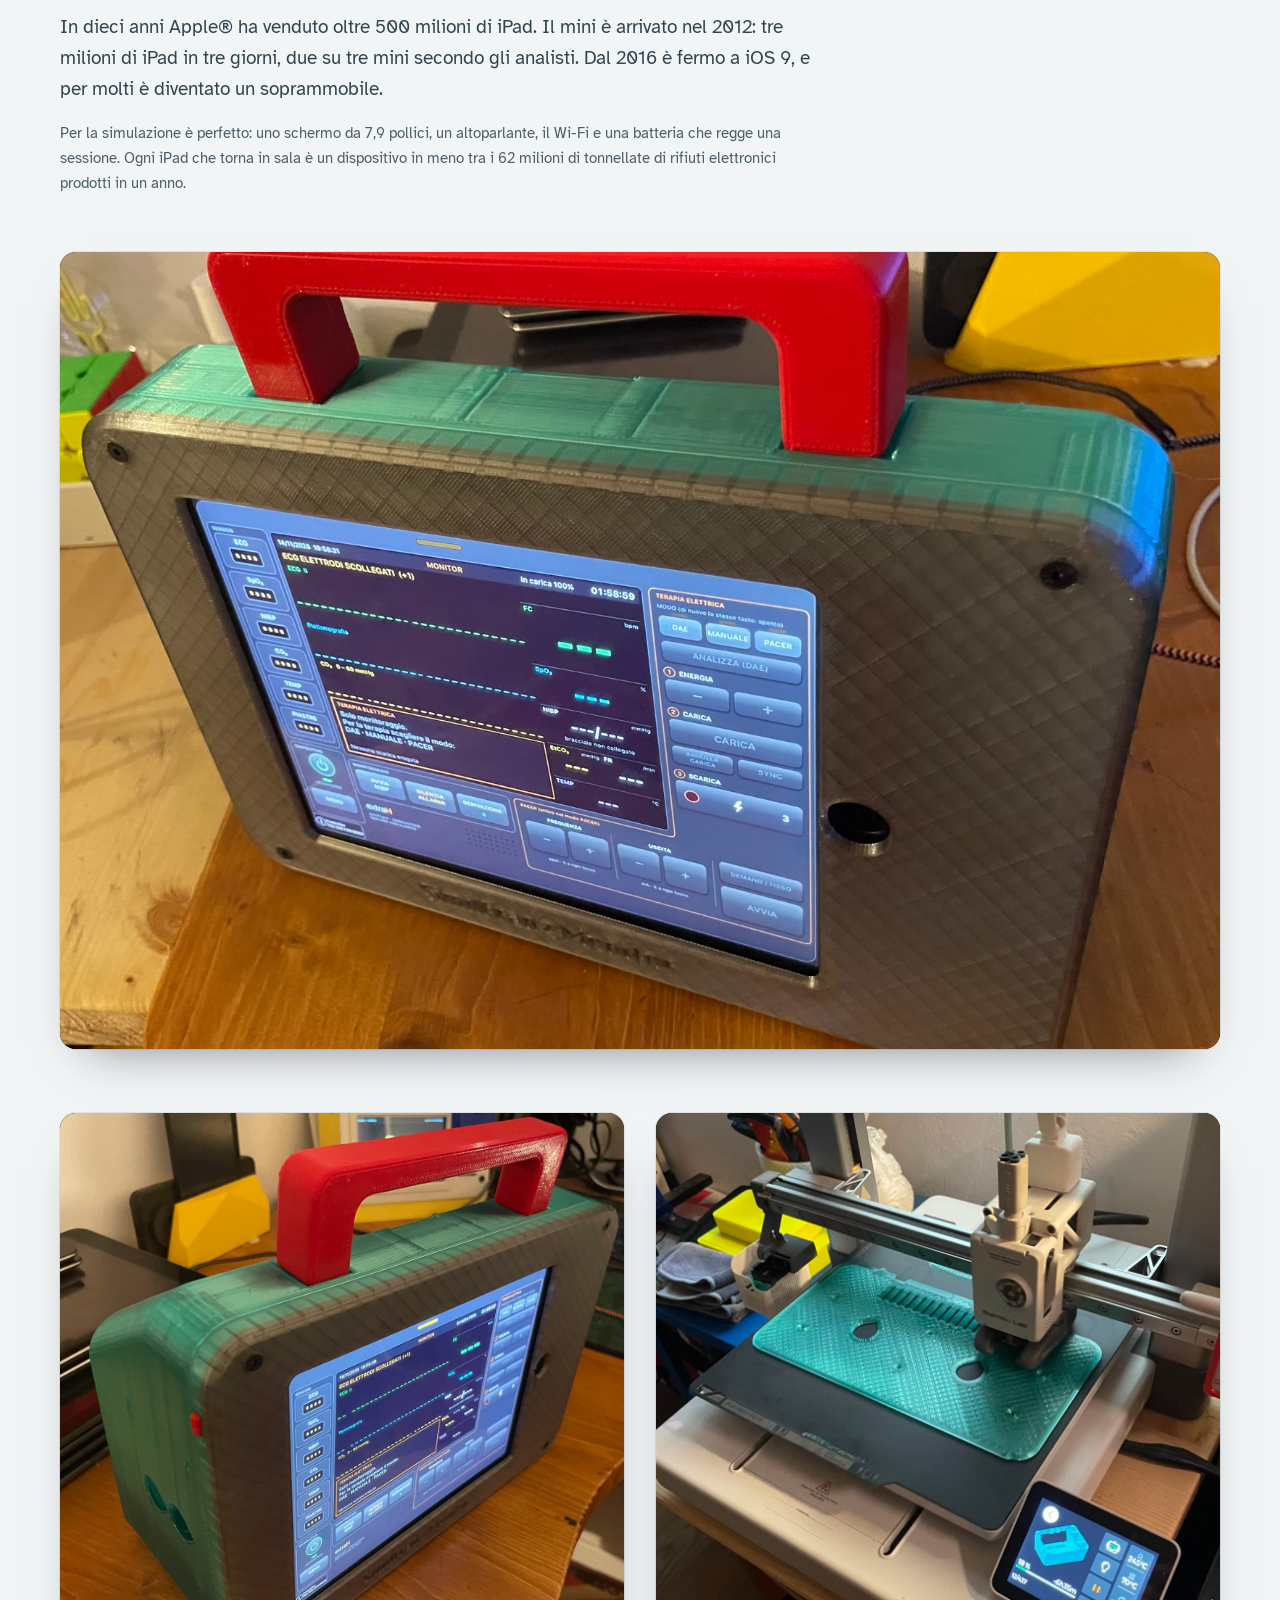
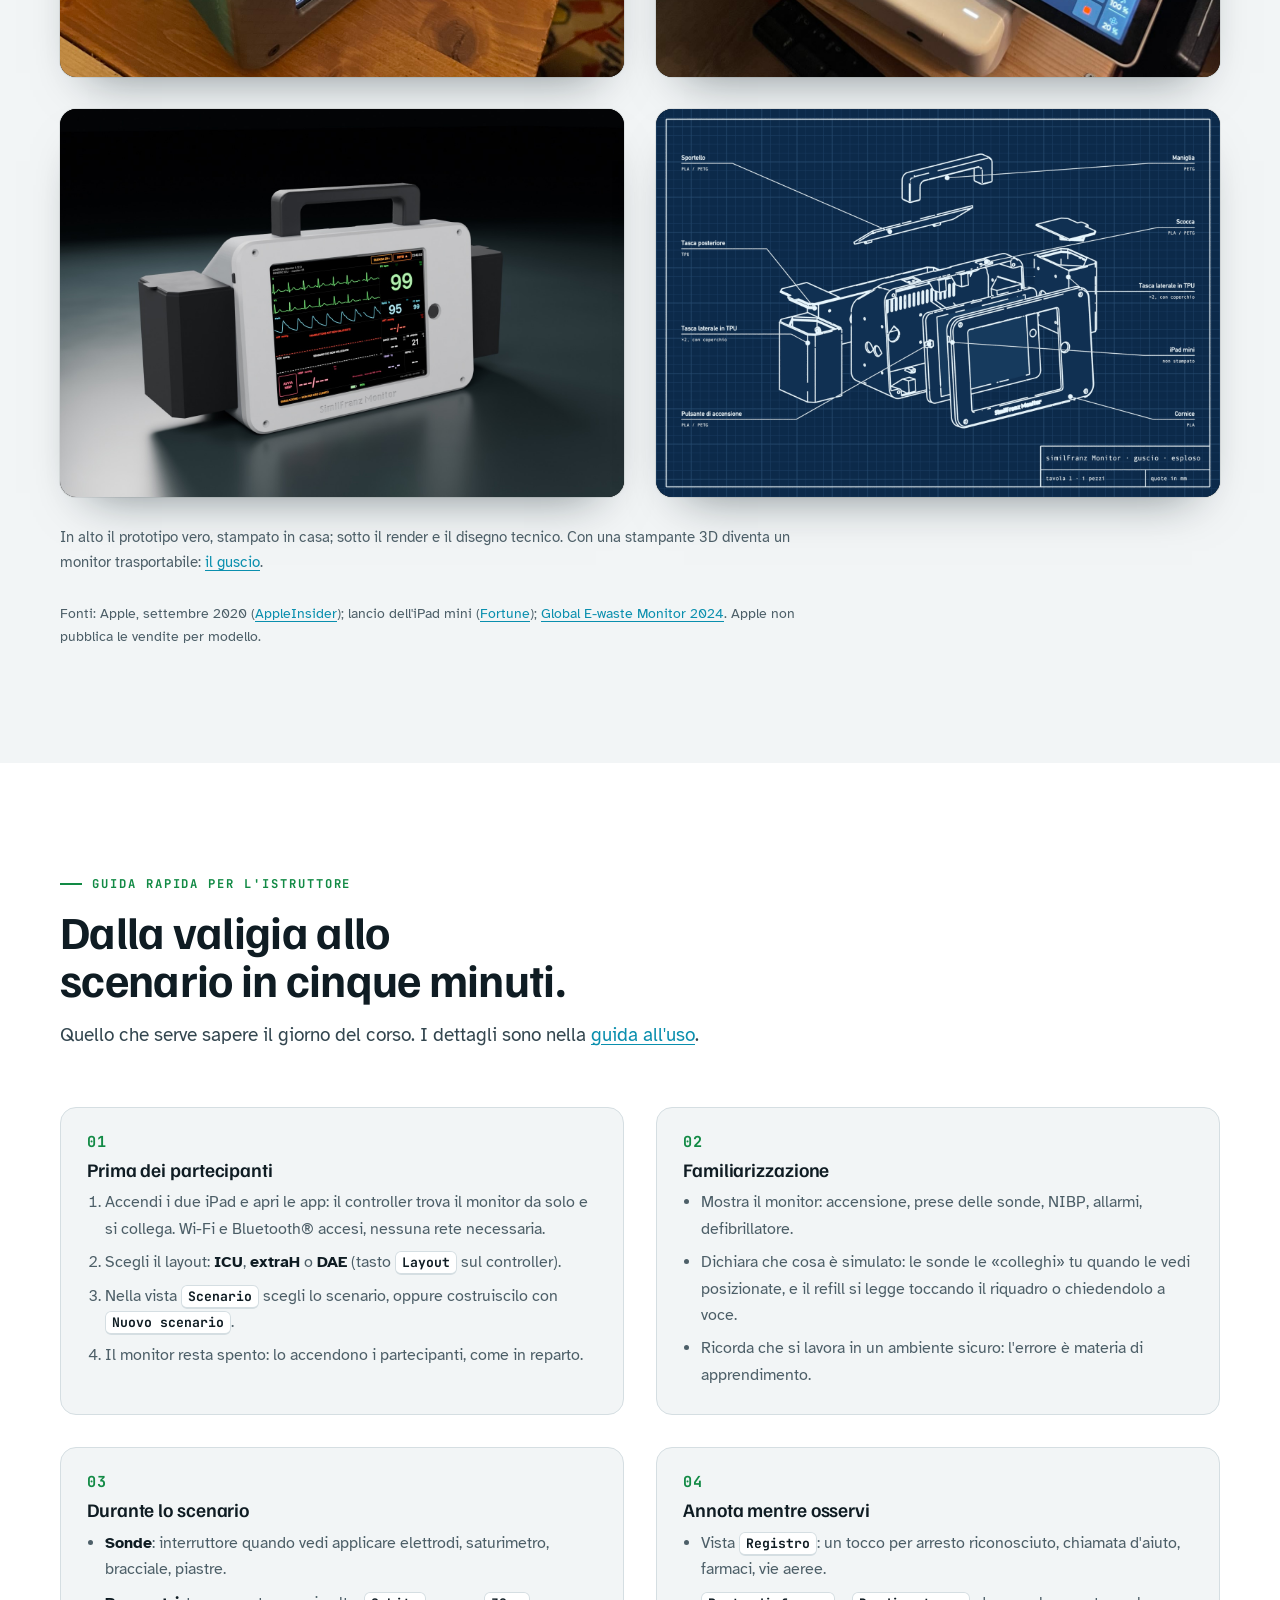
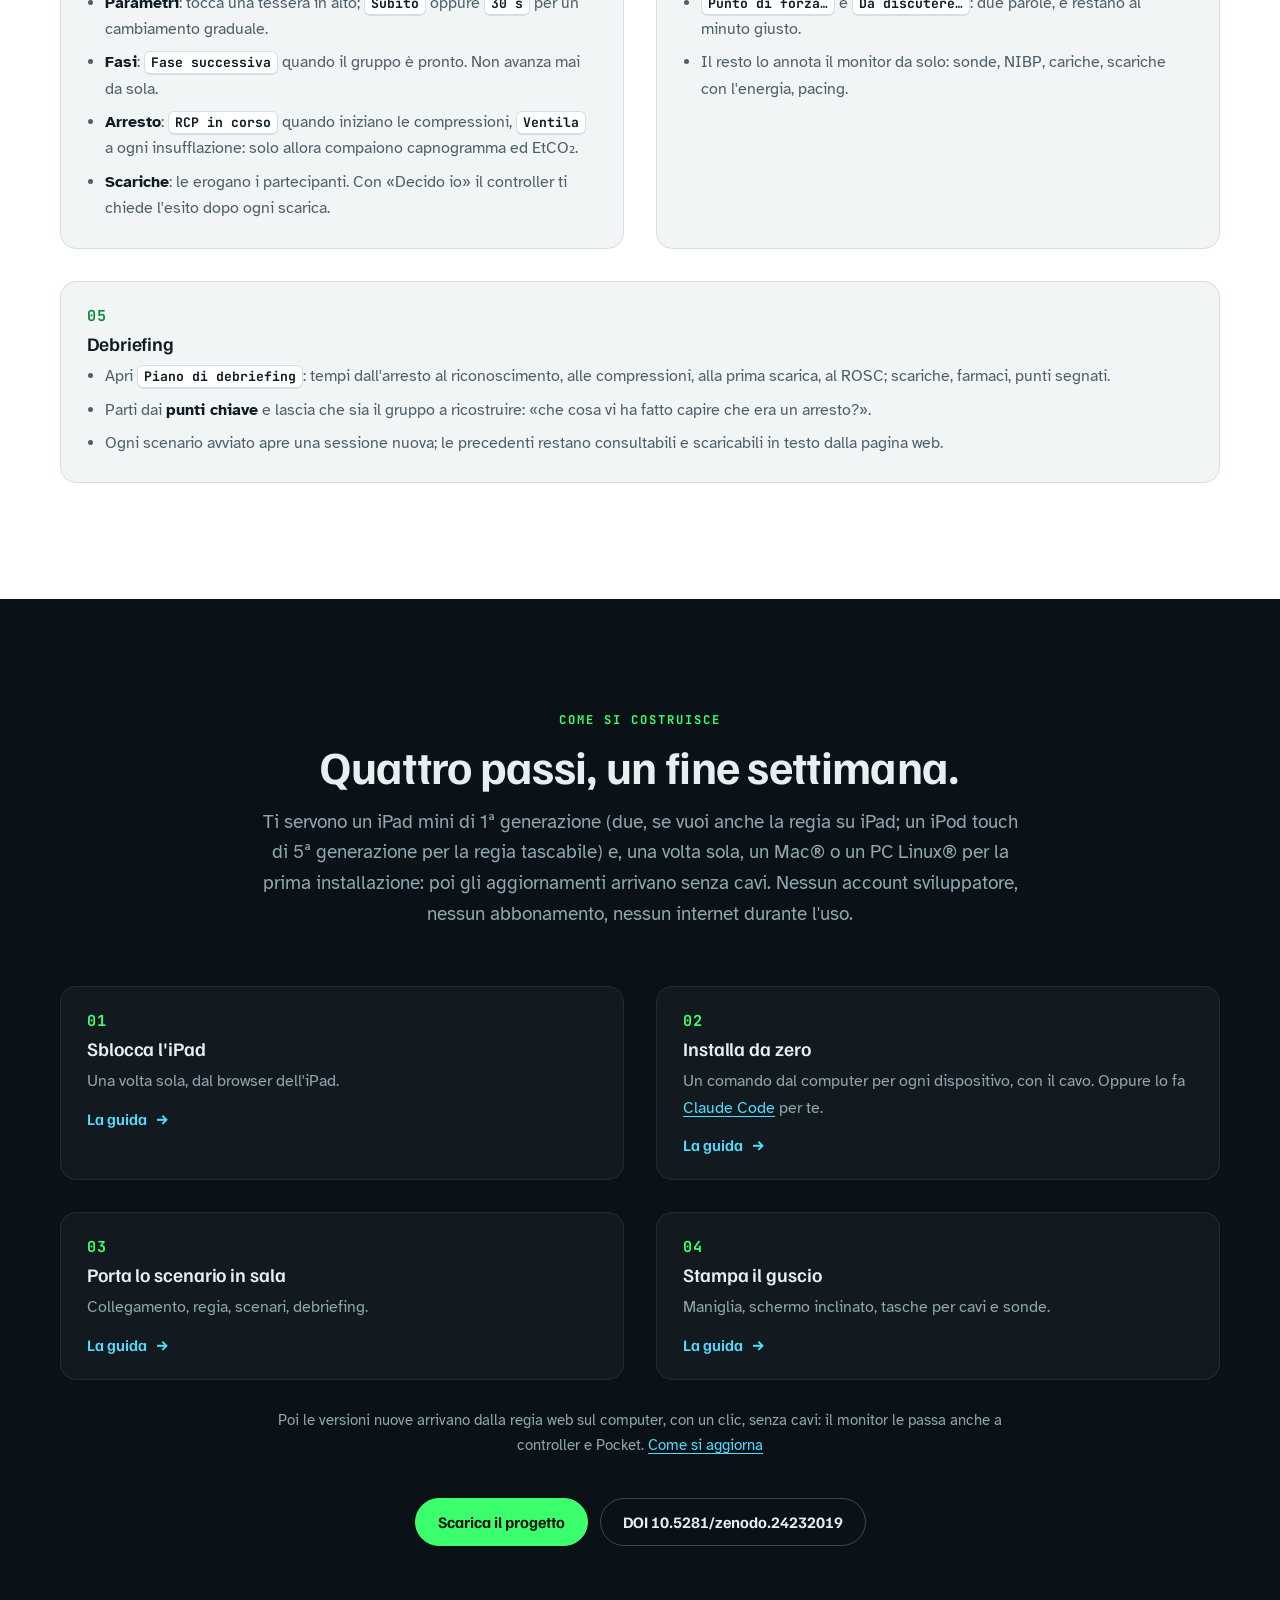
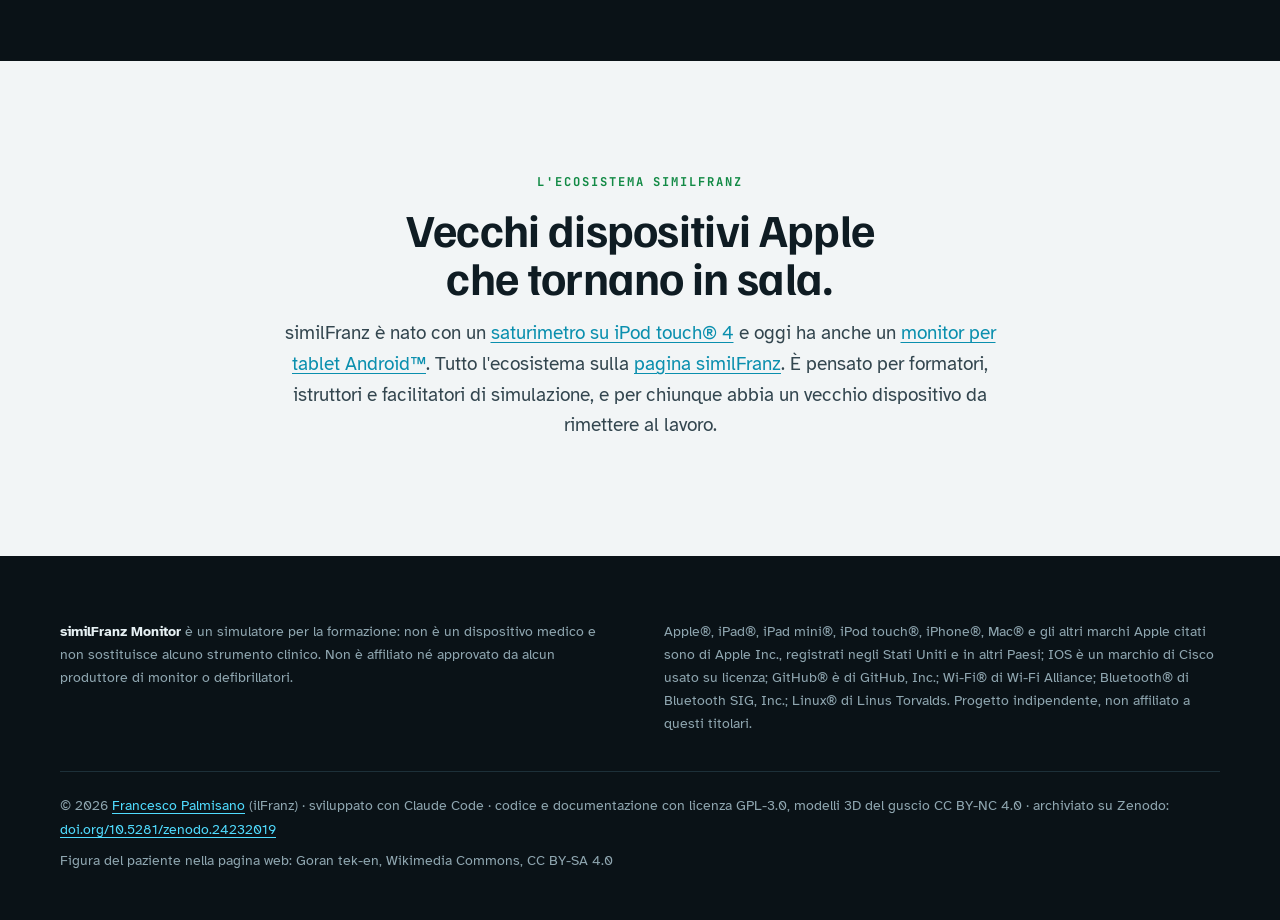
==== commit 0c0688ab: "Barra dell'ecosistema: Saturimetro · Monitor iOS · Monitor Android; pletismo SpO₂ sul saturimetro; c" ====
--- a/docs/index.html
+++ b/docs/index.html
@@ -216,18 +216,18 @@
 @keyframes sfEcoDrop{from{opacity:0;transform:translateY(-4px)}}
 @keyframes sfEcoBeat{0%{box-shadow:0 0 0 0 var(--a)}12%{box-shadow:0 0 0 4px rgba(255,255,255,.12)}40%,100%{box-shadow:0 0 0 7px transparent}}
 @keyframes sfEcoAl{50%{opacity:.35}}
-@media (max-width:1000px){.sf-eco .sec{display:none}.sf-eco .rgt{margin-left:auto}}
+@media (max-width:1220px){.sf-eco .sec{display:none}.sf-eco .rgt{margin-left:auto}}
 @media (max-width:640px){.sf-eco{gap:6px}.sf-eco .hub em,.sf-eco .cta{display:none}.sf-eco .hub{padding:0 8px 0 4px}
   .sf-eco .seg a{padding:0 9px;gap:5px}.sf-eco .seg .l{display:none}.sf-eco .seg .s{display:inline}}
 @media (max-width:360px){.sf-eco .hub strong{display:none}}
 @media (prefers-reduced-motion:reduce){.sf-eco,.sf-eco .hub .hd,.sf-eco .rt.al{animation:none}.sf-eco{transition:none}}
 </style>
-<div class="sf-eco" id="sf-eco" role="navigation" aria-label="Ecosistema similFranz" style="--acc:#46f2a0">
+<div class="sf-eco" id="sf-eco" role="navigation" aria-label="Ecosistema similFranz" style="--acc:#46f2a0" data-onda="ecg">
   <span class="pg" aria-hidden="true"></span>
   <a class="hub" href="https://franz8787.github.io/similfranz/" title="Torna all'ecosistema similFranz"><b>←</b> <strong>similFranz</strong> <em>ecosistema</em></a>
   <span class="lane" aria-hidden="true"><canvas></canvas></span>
   <div class="sec"><a href="#monitor">Monitor</a><a href="#regia">Regia</a><a href="#scenari">Scenari</a><a href="#debriefing">Debriefing</a><a href="#guscio">Guscio</a><a href="#guida">Guida</a></div>
-  <div class="rgt"><nav class="seg" aria-label="Gli strumenti similFranz"><a href="https://franz8787.github.io/similfranz-saturimetro/" style="--a:#5fd4ff" title="Saturimetro: SpO₂, polso e pletismografia su iPod touch®"><i></i><span class="l">Saturimetro</span><span class="s">Sat</span></a><a href="https://franz8787.github.io/similfranz-monitor/" aria-current="page" style="--a:#46f2a0" title="Monitor iPad: Monitor-defibrillatore su iPad mini®"><i></i><span class="l">iPad</span><span class="s">iPad</span></a><a href="https://franz8787.github.io/similfranz-monitor-android/" style="--a:#ffbe5c" title="Monitor Android: Monitor-defibrillatore su tablet Android™"><i></i><span class="l">Android</span><span class="s">Android</span></a></nav><a class="cta" href="#come">Inizia</a></div>
+  <div class="rgt"><nav class="seg" aria-label="Gli strumenti similFranz"><a href="https://franz8787.github.io/similfranz-saturimetro/" style="--a:#5fd4ff" title="Saturimetro: SpO₂, polso e pletismografia su iPod touch®"><i></i><span class="l">Saturimetro</span><span class="s">Sat</span></a><a href="https://franz8787.github.io/similfranz-monitor/" aria-current="page" style="--a:#46f2a0" title="Monitor iOS: Monitor-defibrillatore su iPad mini®"><i></i><span class="l">Monitor iOS</span><span class="s">iOS</span></a><a href="https://franz8787.github.io/similfranz-monitor-android/" style="--a:#ffbe5c" title="Monitor Android: Monitor-defibrillatore su tablet Android™"><i></i><span class="l">Monitor Android</span><span class="s">Android</span></a></nav><a class="cta" href="#come">Inizia</a></div>
 </div>
 <style>.nav{display:none!important}</style>
 <script>
@@ -242,23 +242,27 @@
 // mini monitor: traccia ECG vera (P, QRS, ST, T) che scorre con lo spazio di cancellazione; i ritmi cambiano da soli
 var cv=bar.querySelector(".lane canvas");if(!cv)return;var cx=cv.getContext("2d"),acc=getComputedStyle(bar).getPropertyValue("--acc").trim()||"#46f2a0";
 var still=matchMedia("(prefers-reduced-motion: reduce)").matches,PX=70;
-var R=[{hr:72,d:8},{hr:44,d:8},{hr:76,d:6},{hr:138,d:7},{hr:86,d:9,st:1},{fv:1,d:6}];
+var PL=bar.getAttribute("data-onda")==="pleth";
+var R=PL?[{hr:78,d:8,a:1},{hr:118,d:7,a:.8},{hr:84,d:6,a:.42},{hr:52,d:8,a:.9},{hr:76,d:6,a:1}]   // pletismo: frequenza e perfusione
+        :[{hr:72,d:8},{hr:44,d:8},{hr:76,d:6},{hr:138,d:7},{hr:86,d:9,st:1},{fv:1,d:6}];
 var ri=0,rT=0,cur=R[0],nxt=-1,W=0,H=0,dpr=1,ys=null,x=0,last=0,bt=0,bl=60/72,ts=0,ph=[1,2,3],accu=0;
 function g(t,m,s,a){var z=(t-m)/s;return a*Math.exp(-z*z/2)}
 function beat(t,st){var v=g(t,.10,.022,.12)+g(t,.205,.008,-.12)+g(t,.225,.011,1)+g(t,.247,.009,-.28)+g(t,.42,.045,.26);
   if(st)v+=(t>.255&&t<.44?.3:0)+g(t,.40,.06,.16);return v}
+function pleth(t,L,a){var u=t/L;   // salita sistolica rapida, picco, incisura dicrota, discesa diastolica
+  return a*(g(u,.17,.075,1)+g(u,.27,.11,.5)+g(u,.52,.085,.28)-.05)}
 function fv(t){return .4*Math.sin(2*Math.PI*5.3*t+ph[0])*(.6+.4*Math.sin(2*Math.PI*.7*t))+.22*Math.sin(2*Math.PI*7.9*t+ph[1])+.12*Math.sin(2*Math.PI*3.1*t+ph[2])}
 function setR(i){ri=i;cur=R[i];rT=0;ph=[Math.random()*6,Math.random()*6,Math.random()*6]}
 function sample(dt){ts+=dt;rT+=dt;
   if(rT>cur.d&&nxt<0){var n=(ri+1)%R.length;if(cur.fv||R[n].fv)setR(n);else nxt=n}
   if(cur.fv)return fv(ts);
   bt+=dt;if(bt>=bl){bt-=bl;if(nxt>=0){setR(nxt);nxt=-1}bl=60/cur.hr*(1+(cur.hr<60?.04:.015)*(Math.random()*2-1))}
-  return beat(bt,cur.st)}
+  return PL?pleth(bt,bl,cur.a):beat(bt,cur.st)}
 function size(){dpr=Math.min(2,devicePixelRatio||1);W=cv.clientWidth;H=cv.clientHeight;if(!W)return;cv.width=W*dpr;cv.height=H*dpr;
   ys=new Float32Array(W);for(var i=0;i<W;i++)ys[i]=sample(1/PX);x=0;for(var j=1;j<=18;j++)ys[j%W]=NaN}
 function draw(){cx.setTransform(dpr,0,0,dpr,0,0);cx.clearRect(0,0,W,H);
   cx.lineWidth=1.25;cx.lineJoin="round";cx.strokeStyle=acc;cx.shadowColor=acc;cx.shadowBlur=3;cx.beginPath();
-  var mid=H*.68,amp=H*.56,pen=false;
+  var mid=PL?H*.86:H*.68,amp=PL?H*.72:H*.56,pen=false;
   for(var i=0;i<W;i++){var v=ys[i];if(v!==v){pen=false;continue}var y=mid-v*amp;if(pen)cx.lineTo(i,y);else{cx.moveTo(i,y);pen=true}}
   cx.stroke();cx.shadowBlur=0}
 function step(now){if(!ys||cv.clientWidth!==W){size();if(!ys){requestAnimationFrame(step);return}}
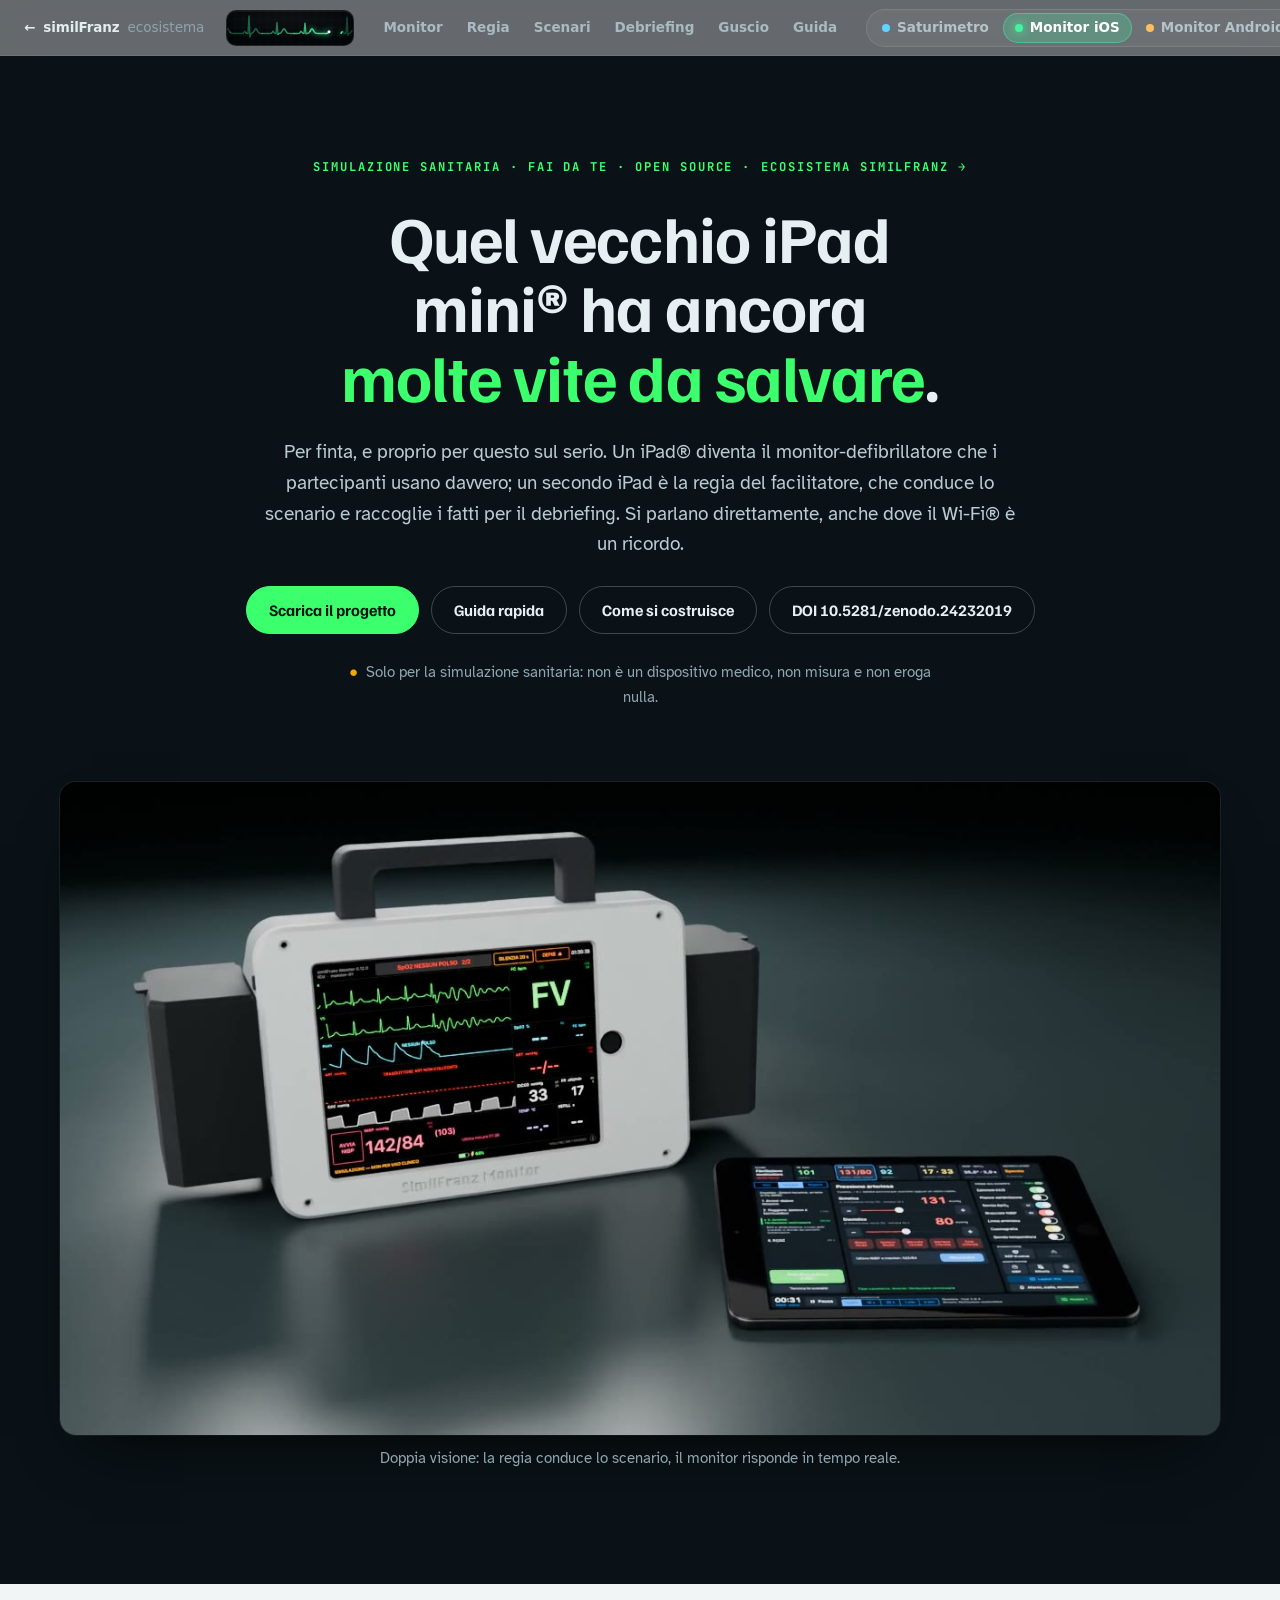
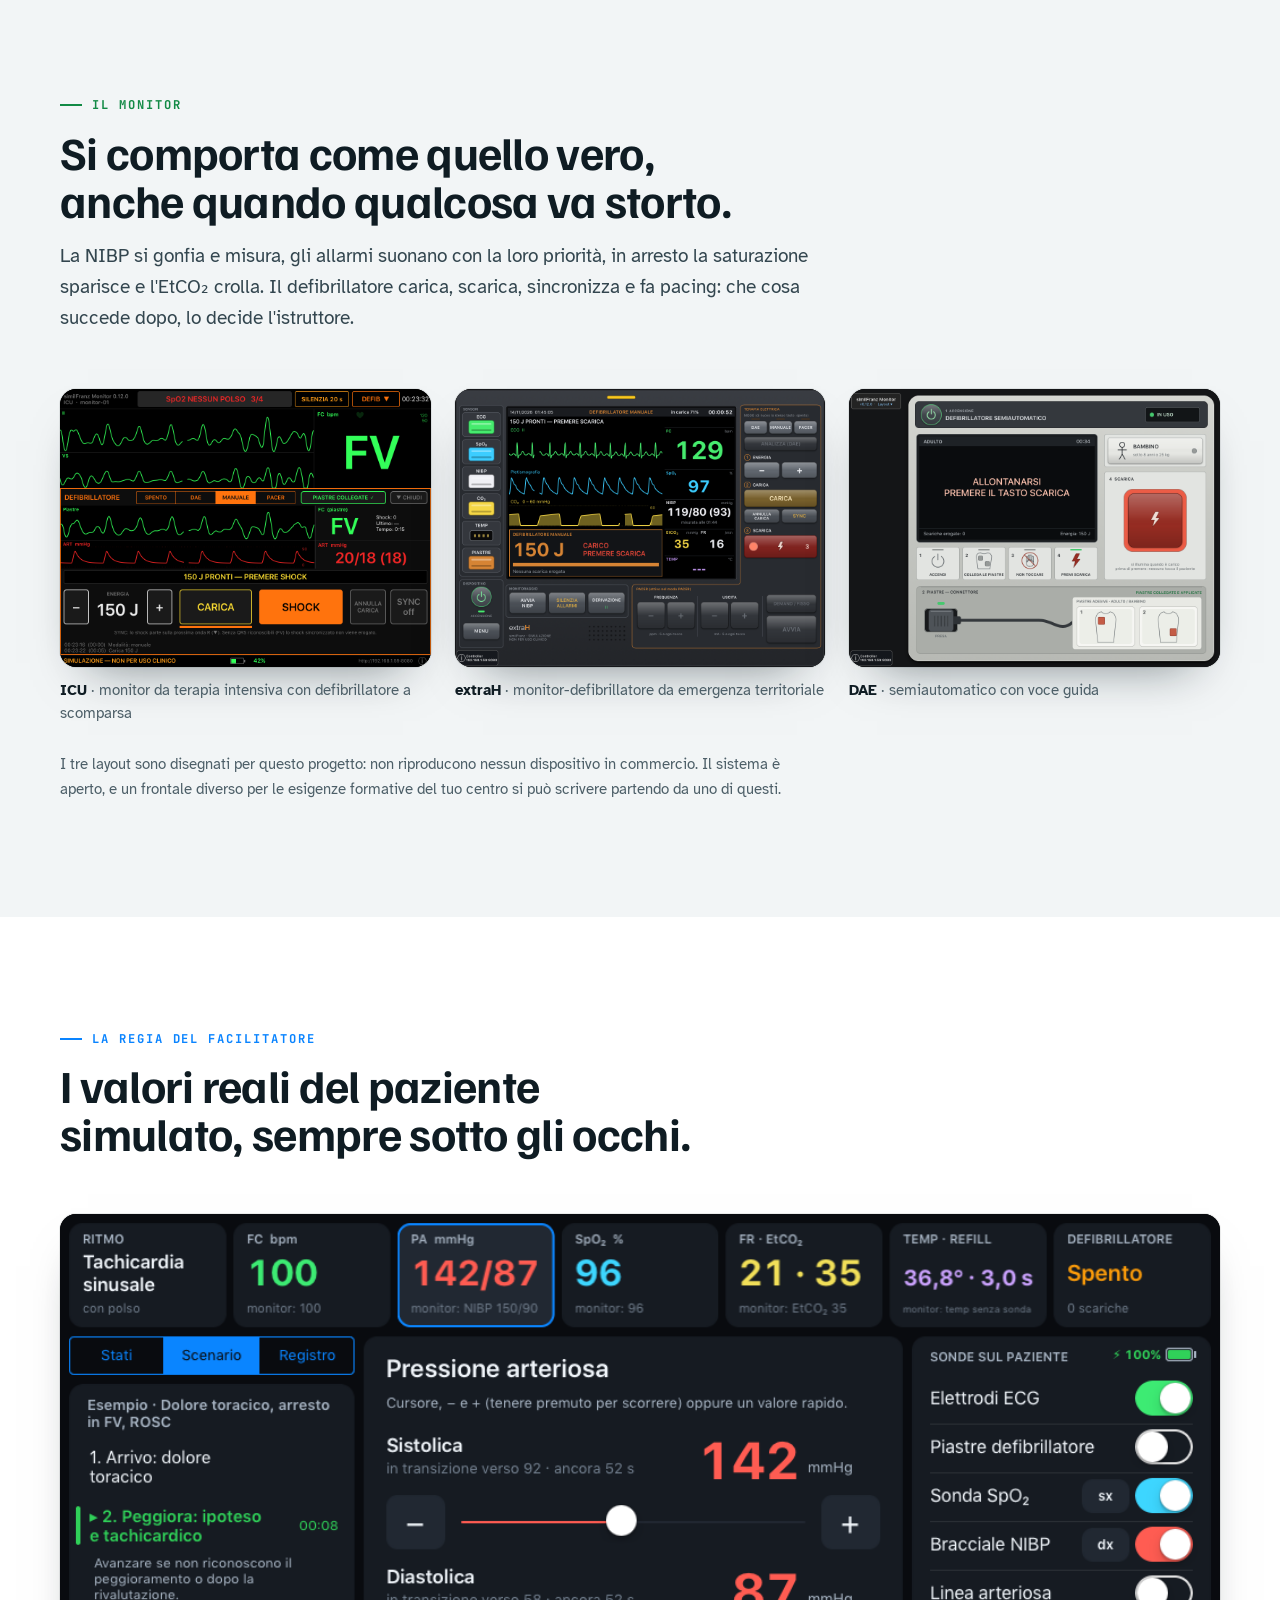
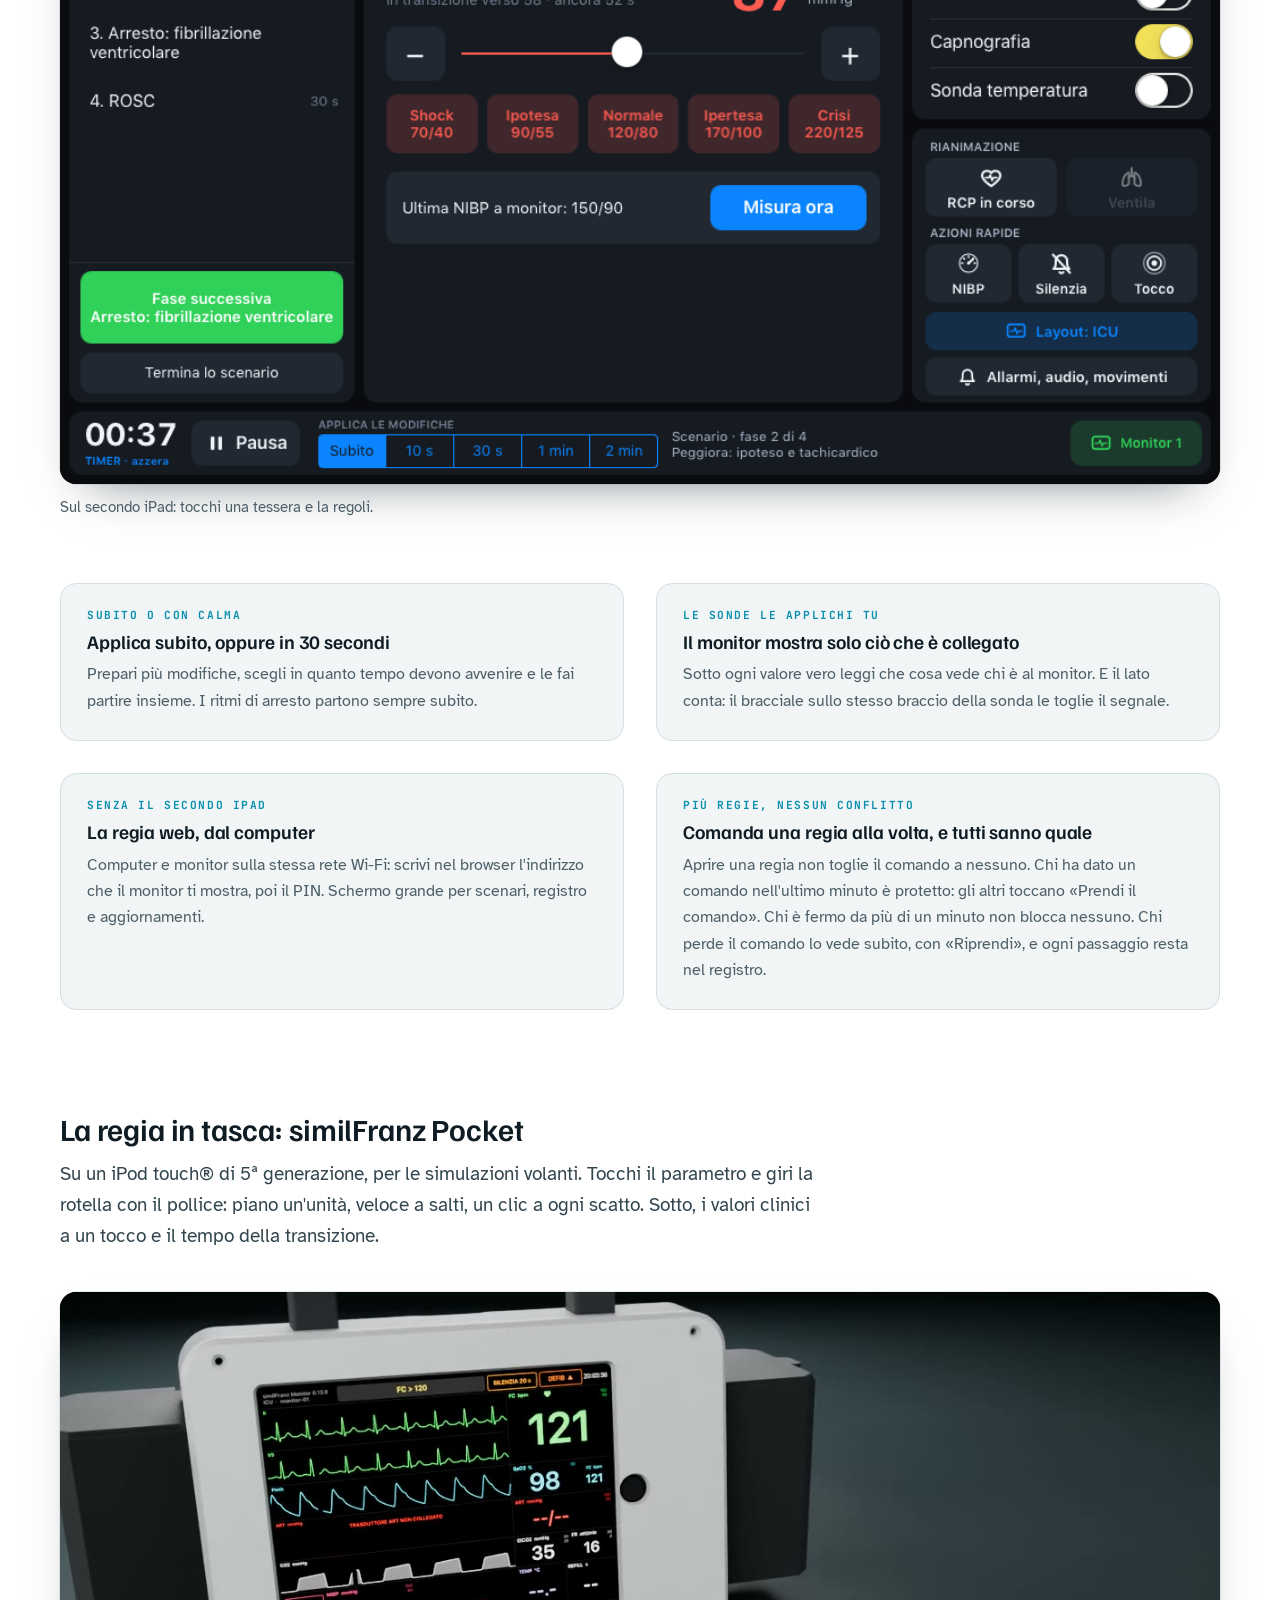
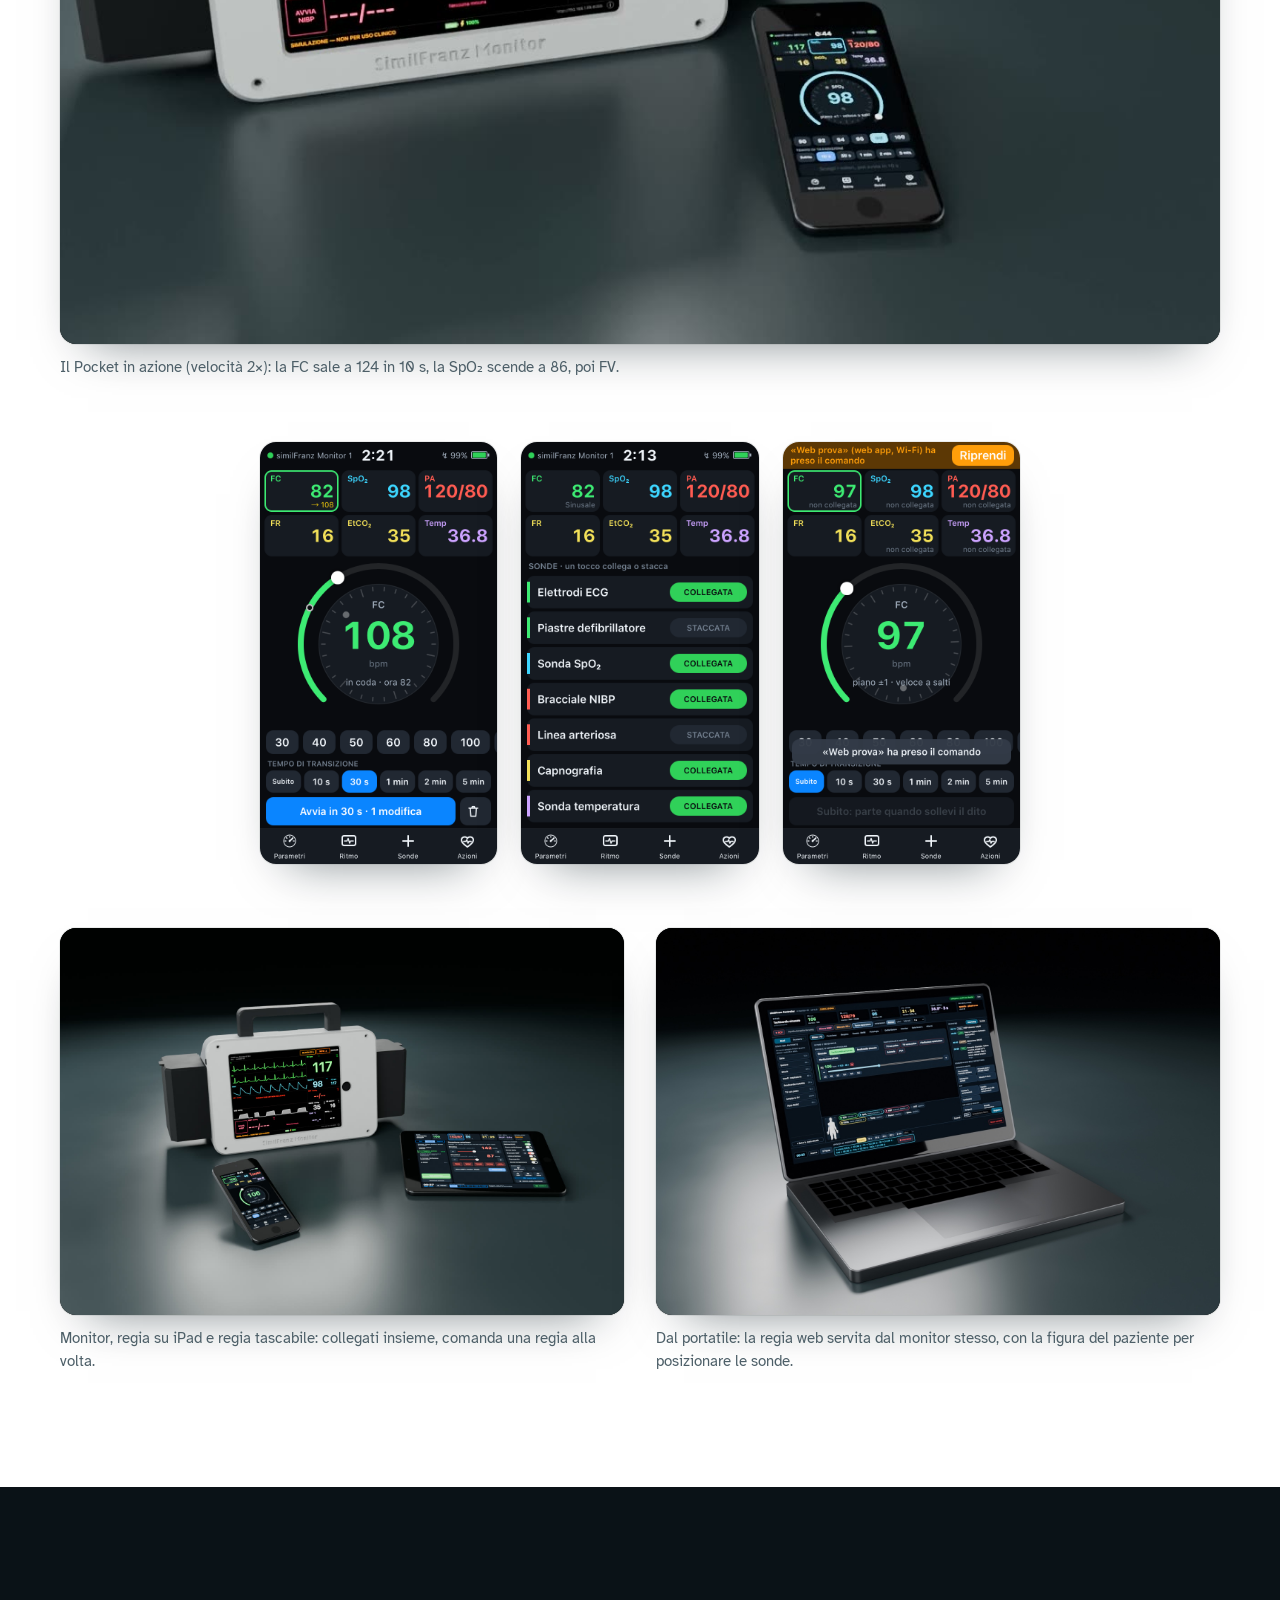
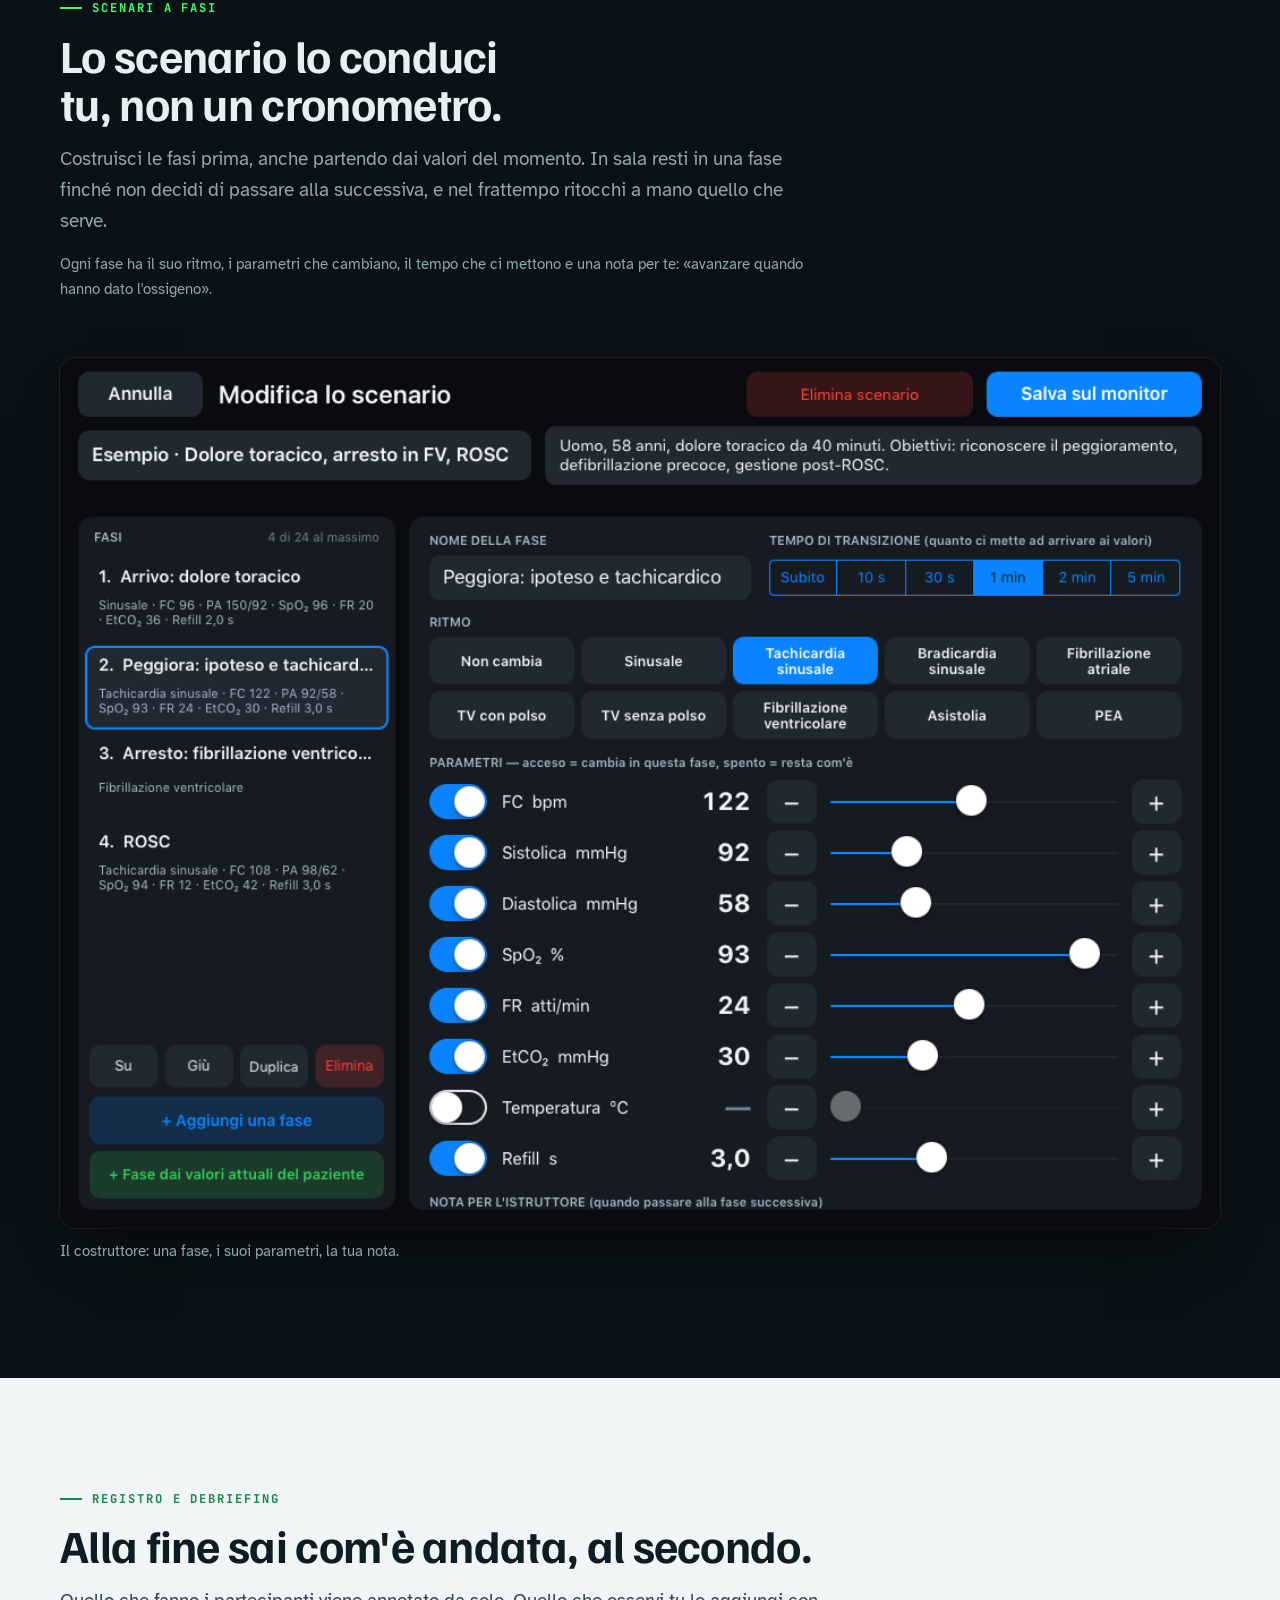
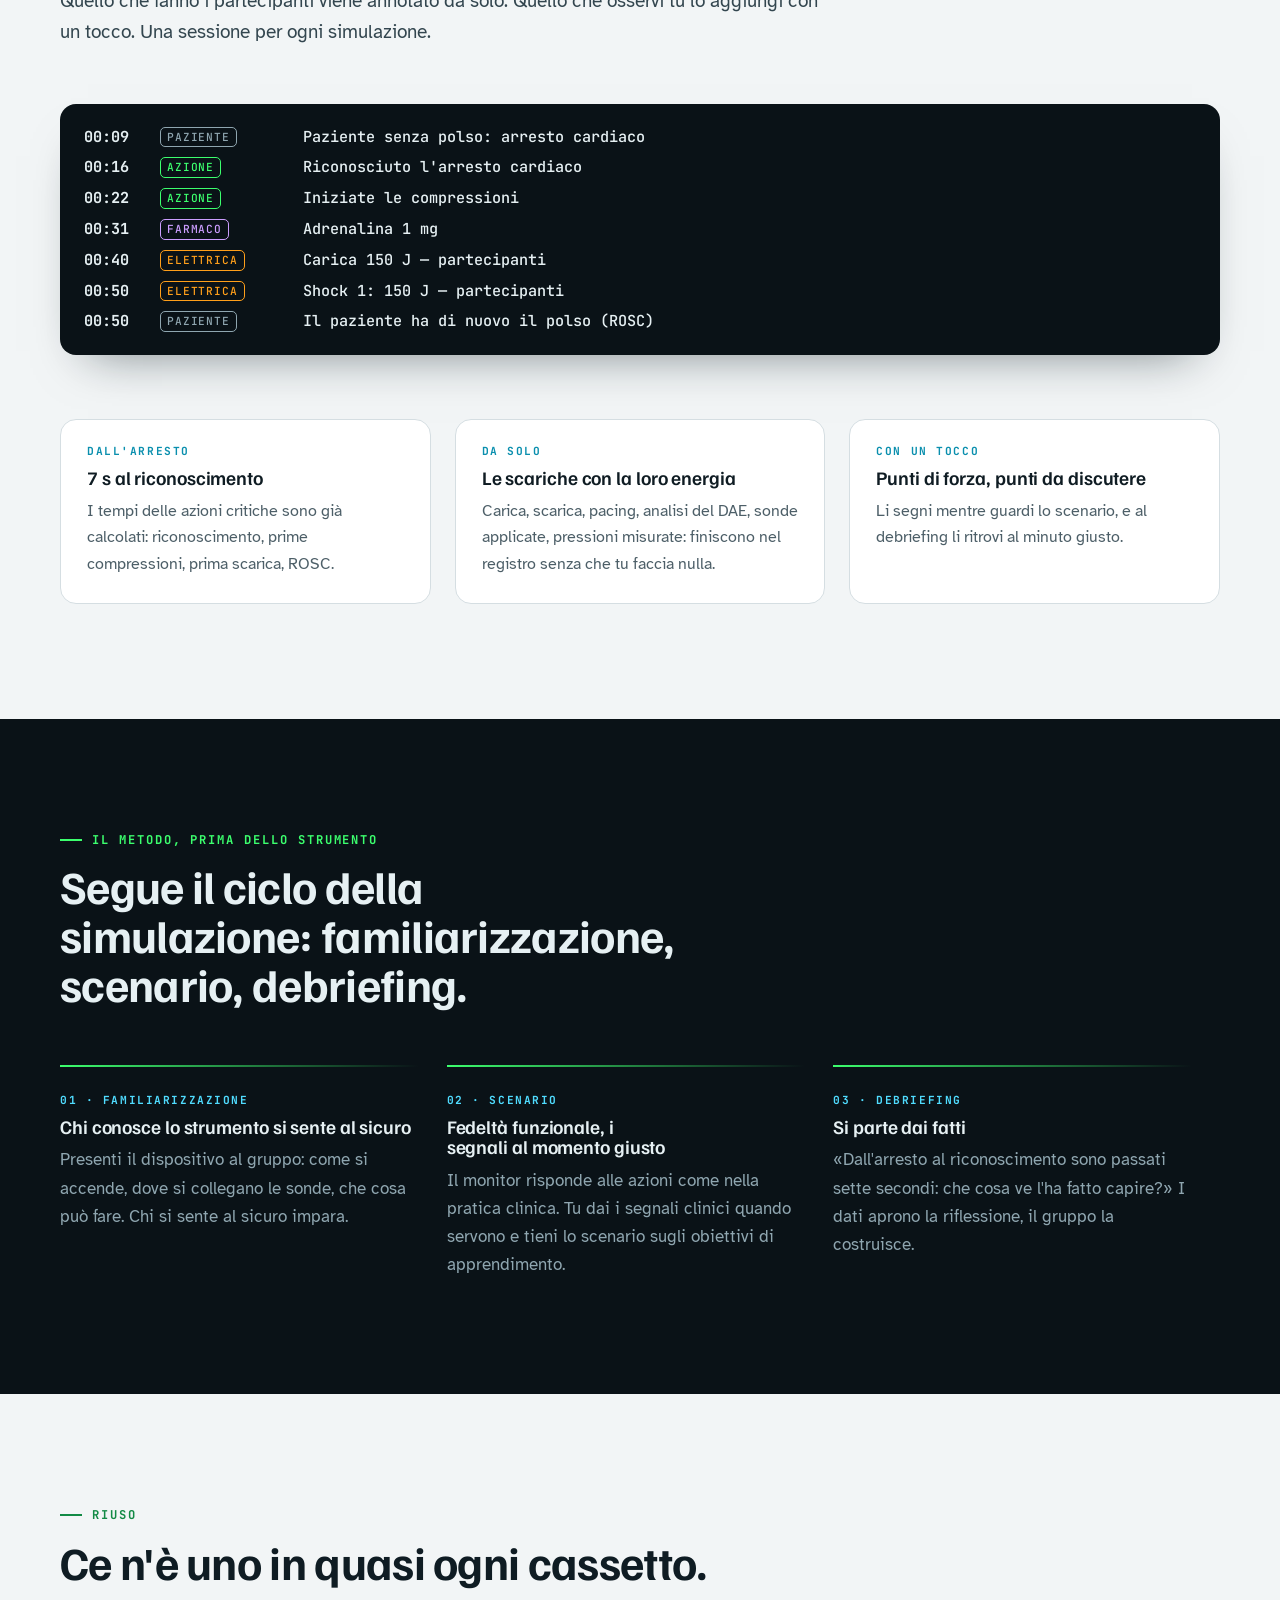
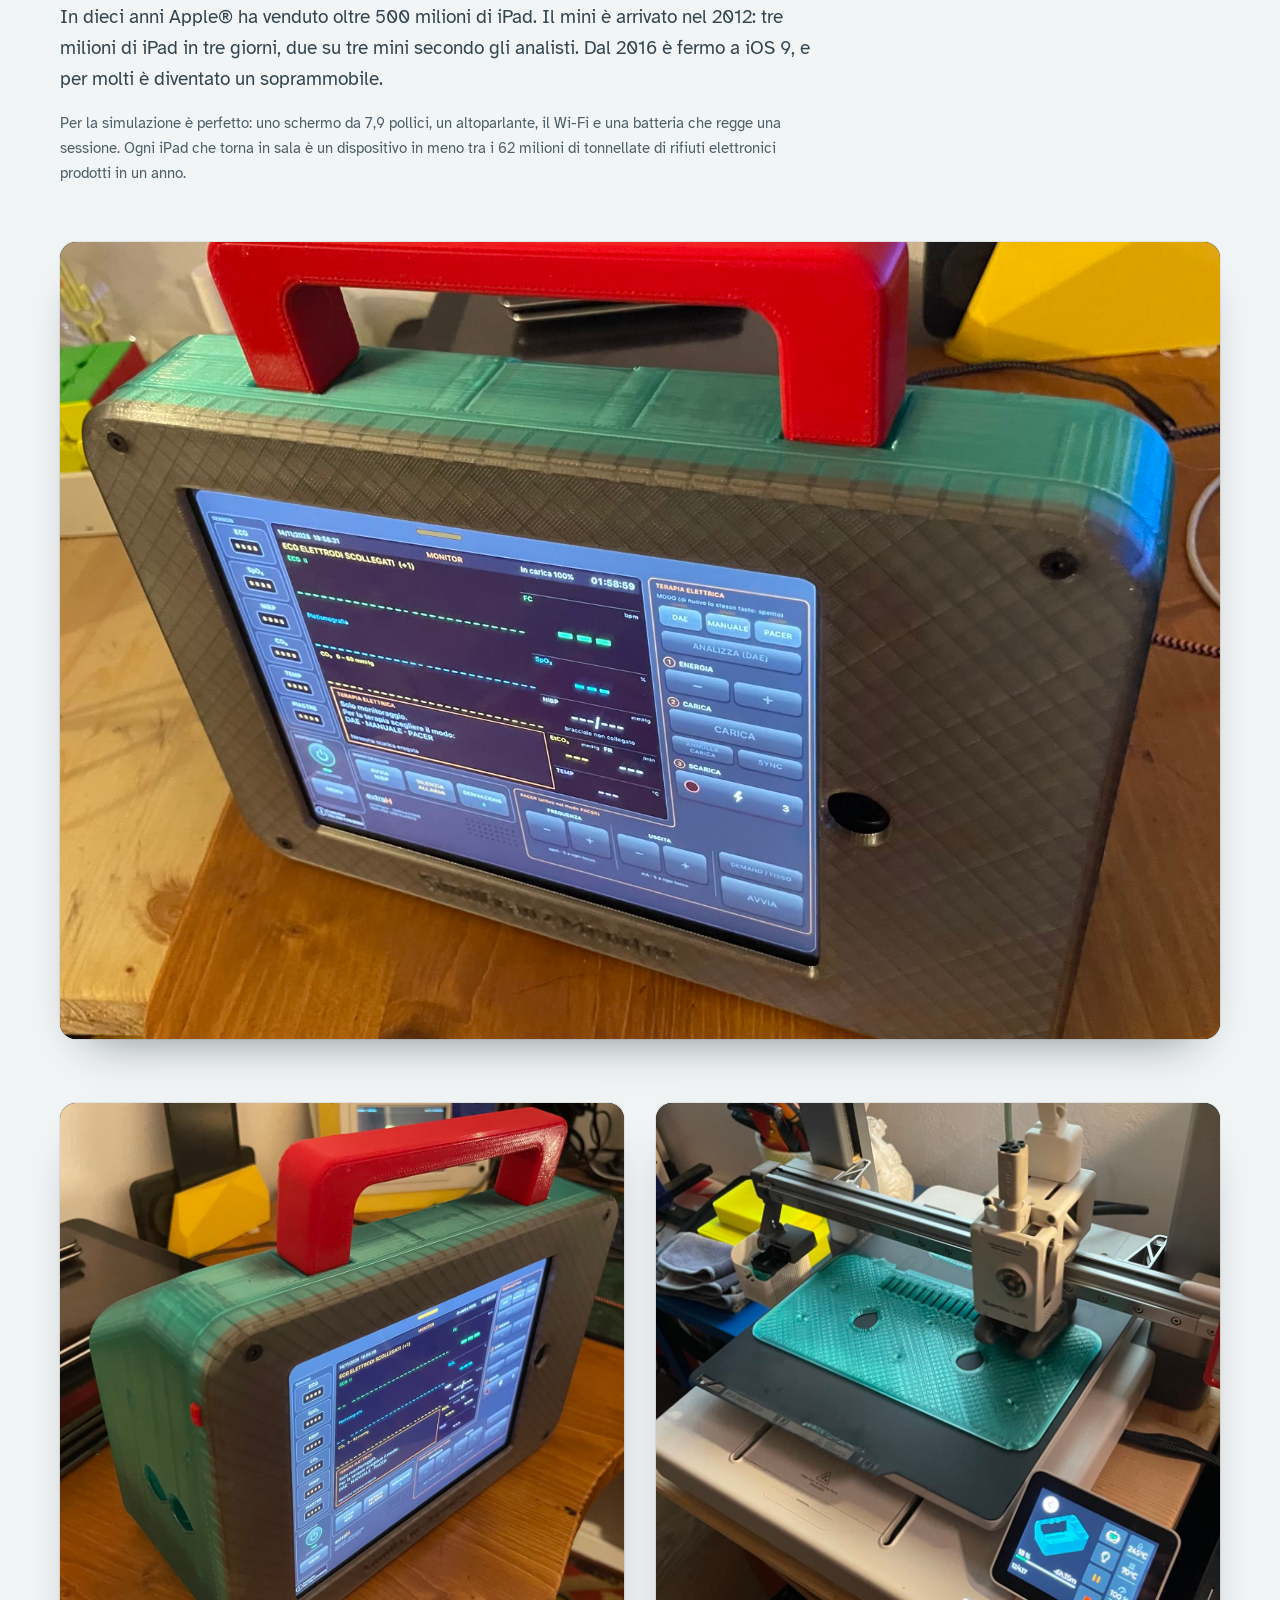
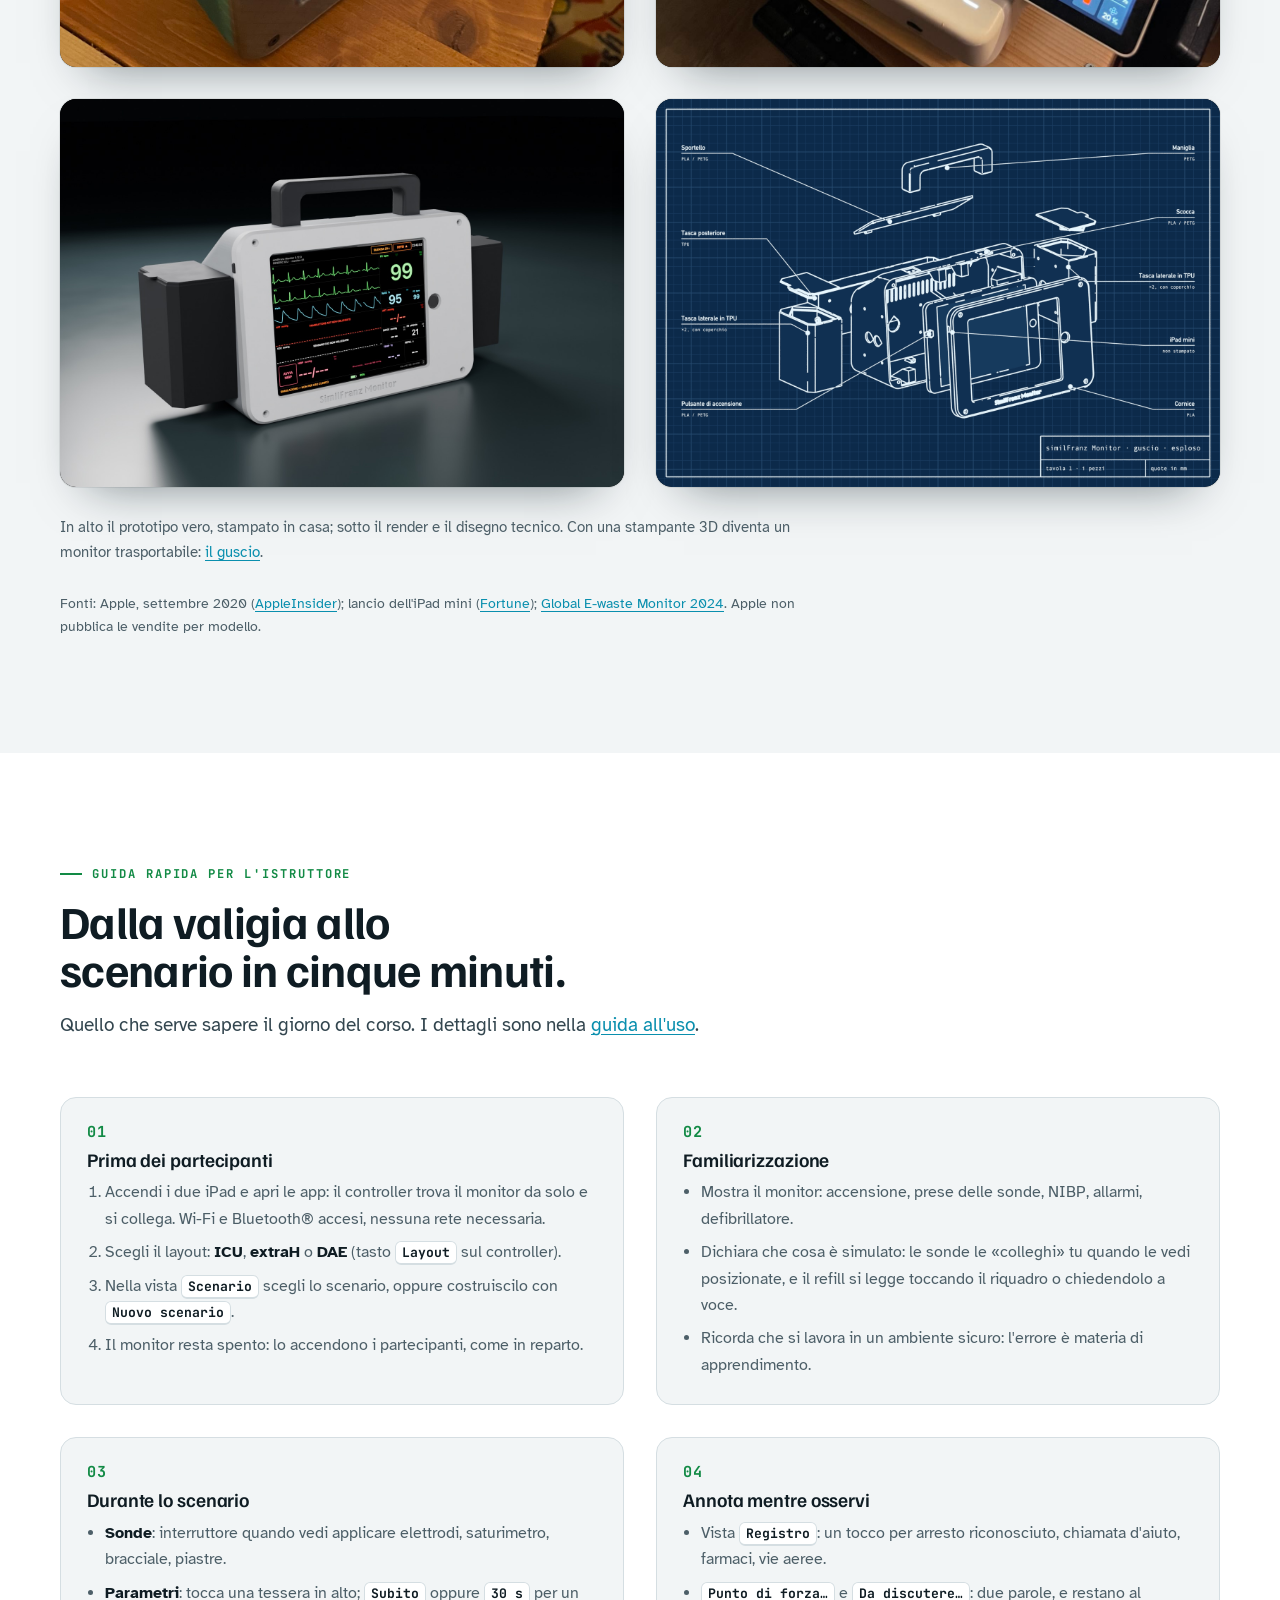
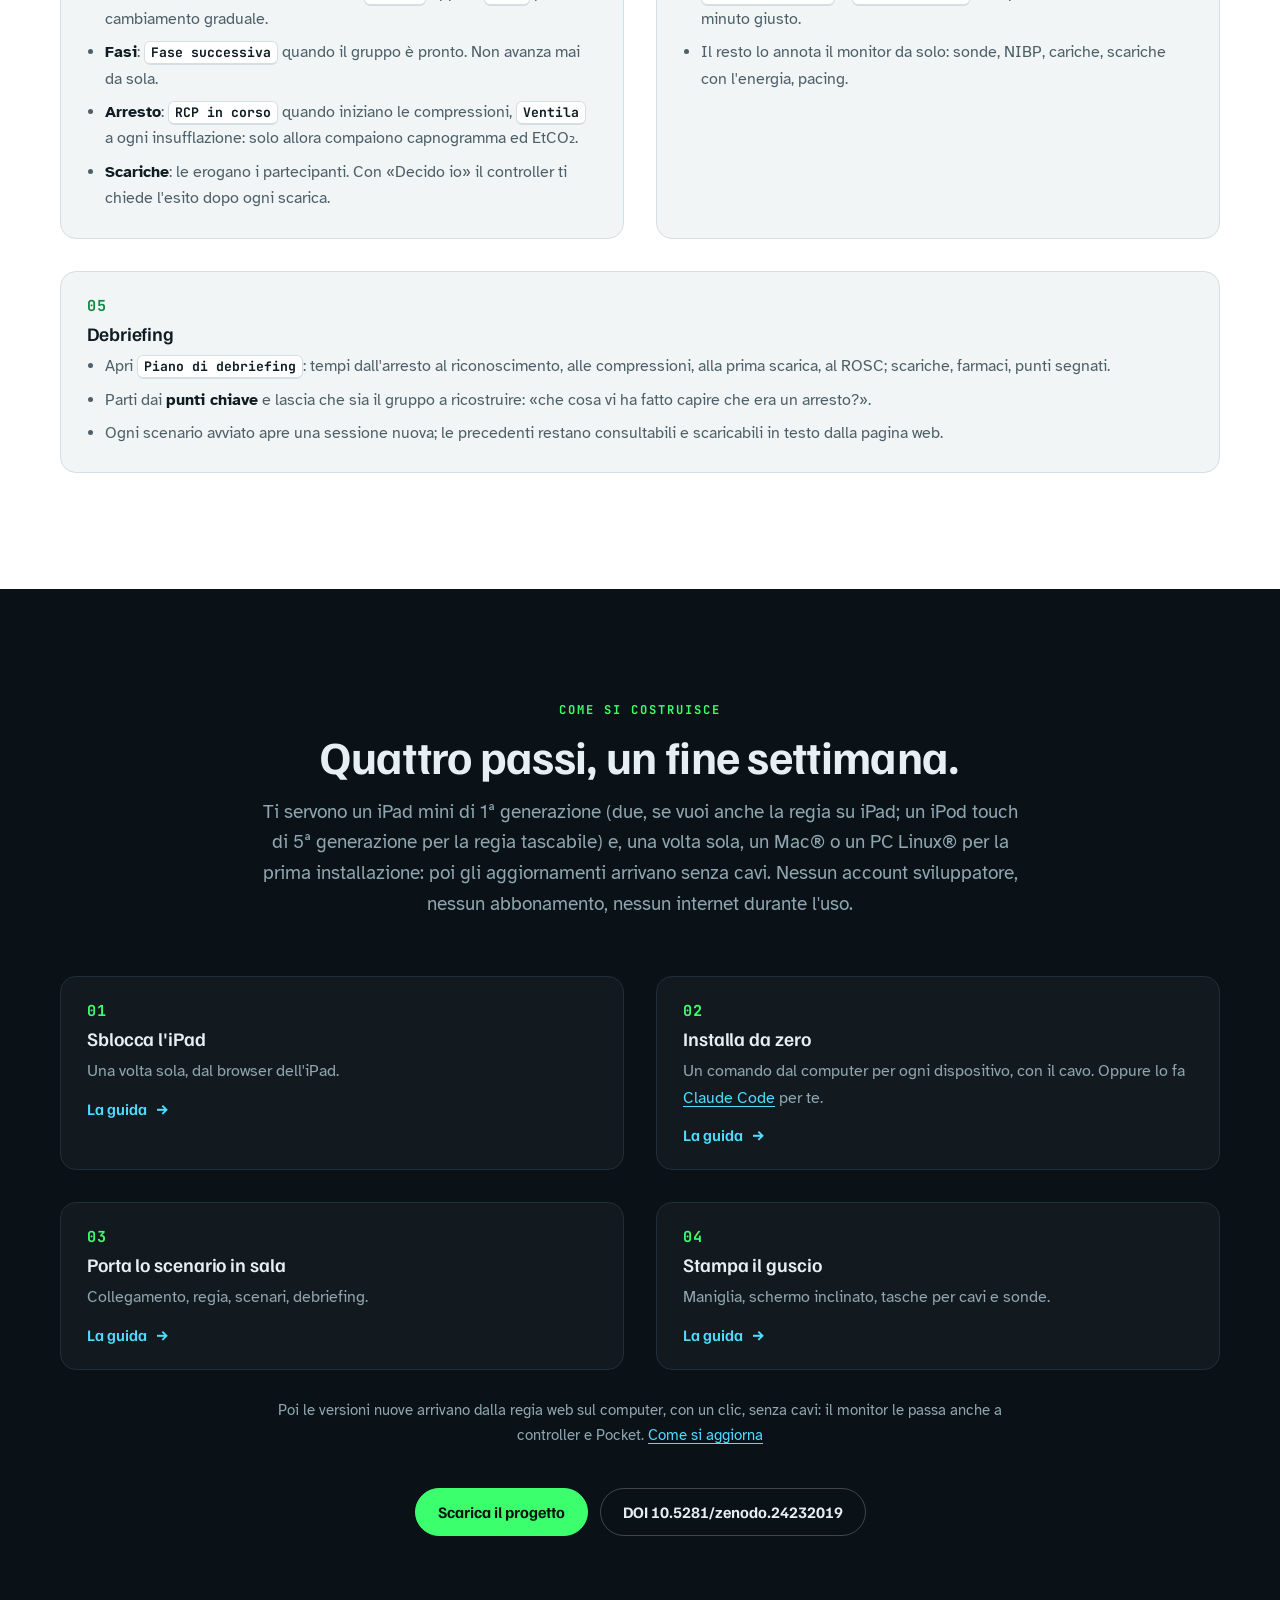
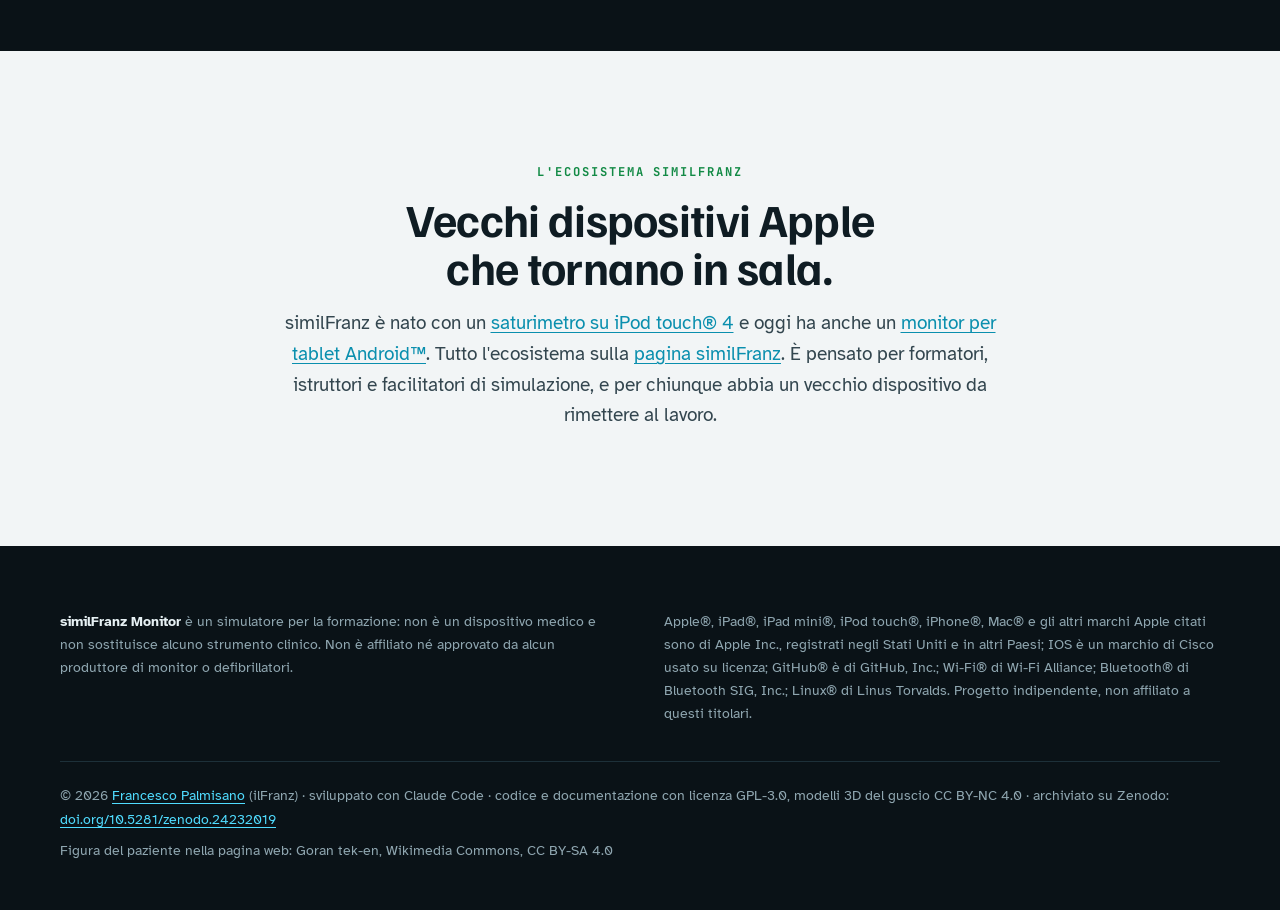
==== commit 5f764868: "Pagine perfette su smartphone verticale (360–430 px); barra con display ECG/pletismo armonico Co-Aut" ====
--- a/docs/index.html
+++ b/docs/index.html
@@ -170,17 +170,26 @@
   .card { padding: 22px; }
   .log div { grid-template-columns: 4.2em 1fr; align-items: start; } .log i { display: none; } .log span { white-space: normal; }
 }
+/* smartphone verticale: ritocchi solo sotto i 600 px, il desktop resta com'è */
+@media (max-width: 600px) {
+  .hero .eyebrow { row-gap: 2px; }
+  .more { padding-block: 14px; margin-block: -14px; }
+  .card > a.more { margin-top: -8px; margin-bottom: -14px; }
+  .note.small { font-size: 0.875rem; }
+  .g3.keep.phones { display: flex; gap: 12px; overflow-x: auto; scroll-snap-type: x mandatory; overscroll-behavior-x: contain; margin-inline: -16px; padding: 0 16px 6px; scroll-padding-inline: 16px; scrollbar-width: none; }
+  .g3.keep.phones::-webkit-scrollbar { display: none; }
+  .g3.keep.phones > .shot { flex: 0 0 62%; scroll-snap-align: start; }
+}
 </style>
 </head>
 <body>
 <!-- sf-eco:inizio (barra dell'ecosistema, generata da modelli-ecobar/inserisci.py) -->
 <style>
-html{scroll-padding-top:78px}
-.sf-eco{position:-webkit-sticky;position:sticky;top:0;z-index:50;height:66px;width:100%;box-sizing:border-box;display:flex;align-items:center;gap:10px;padding:0 max(16px,env(safe-area-inset-left,0px)) 16px;
+.sf-eco{position:-webkit-sticky;position:sticky;top:0;z-index:50;height:56px;width:100%;box-sizing:border-box;display:flex;align-items:center;gap:10px;padding:0 max(16px,env(safe-area-inset-left,0px));
   background:rgba(7,12,17,.6);backdrop-filter:saturate(1.6) blur(16px);-webkit-backdrop-filter:saturate(1.6) blur(16px);
   border-bottom:1px solid rgba(255,255,255,.07);font:600 13.5px/1 system-ui,-apple-system,"Segoe UI",Roboto,sans-serif;color:#e3ecef;
   transition:height .3s cubic-bezier(.2,.7,.2,1),background .3s;animation:sfEcoIn .5s cubic-bezier(.2,.7,.2,1) both}
-.sf-eco.c{height:58px;background:rgba(7,12,17,.84)}
+.sf-eco.c{height:48px;background:rgba(7,12,17,.84)}
 .sf-eco .pg{position:absolute;left:0;bottom:-1px;height:2px;width:100%;transform-origin:0 50%;transform:scaleX(0);
   background:linear-gradient(90deg,transparent,var(--acc) 30%,var(--acc));box-shadow:0 0 8px var(--acc);pointer-events:none}
 .sf-eco a{color:inherit;text-decoration:none}
@@ -191,8 +200,9 @@
 .sf-eco .hub strong{font-weight:700;letter-spacing:-.01em}
 .sf-eco .hub em{font-style:normal;color:#8fa3ad;font-weight:500}
 .sf-eco .hub .hd{width:8px;height:8px;border-radius:50%;background:var(--acc);--a:var(--acc);animation:sfEcoBeat 1.1s ease-out infinite}
-.sf-eco .lane{position:absolute;left:0;right:0;bottom:0;height:16px;border-top:1px solid rgba(255,255,255,.05);pointer-events:none}
-.sf-eco .lane canvas{display:block;width:100%;height:16px;-webkit-mask:linear-gradient(90deg,transparent,#000 4%,#000 96%,transparent);mask:linear-gradient(90deg,transparent,#000 4%,#000 96%,transparent)}
+.sf-eco .mon{position:relative;display:block;width:128px;height:36px;border-radius:10px;overflow:hidden;flex:none;background:radial-gradient(120% 140% at 50% 0%,rgba(255,255,255,.05),transparent 60%),#04080b;border:1px solid rgba(255,255,255,.09);box-shadow:inset 0 1px 0 rgba(255,255,255,.04),inset 0 0 14px rgba(0,0,0,.7)}
+.sf-eco .mon::before{content:"";position:absolute;inset:0;opacity:.35;background-image:linear-gradient(rgba(255,255,255,.05) 1px,transparent 1px),linear-gradient(90deg,rgba(255,255,255,.05) 1px,transparent 1px);background-size:8px 8px}
+.sf-eco .mon canvas{position:relative;display:block;width:100%;height:100%}
 .sf-eco .rt{font:700 11px/1 ui-monospace,SFMono-Regular,Menlo,monospace;letter-spacing:.05em;color:var(--acc);min-width:52px;text-align:right;white-space:nowrap}
 .sf-eco .rt.al{color:#ff5d5d;animation:sfEcoAl .8s steps(2) infinite}
 .sf-eco .sec{display:flex;gap:2px;margin:0 auto;padding:0 8px}
@@ -216,16 +226,17 @@
 @keyframes sfEcoDrop{from{opacity:0;transform:translateY(-4px)}}
 @keyframes sfEcoBeat{0%{box-shadow:0 0 0 0 var(--a)}12%{box-shadow:0 0 0 4px rgba(255,255,255,.12)}40%,100%{box-shadow:0 0 0 7px transparent}}
 @keyframes sfEcoAl{50%{opacity:.35}}
+@media (max-width:760px){.sf-eco .mon{display:none}}
 @media (max-width:1220px){.sf-eco .sec{display:none}.sf-eco .rgt{margin-left:auto}}
 @media (max-width:640px){.sf-eco{gap:6px}.sf-eco .hub em,.sf-eco .cta{display:none}.sf-eco .hub{padding:0 8px 0 4px}
-  .sf-eco .seg a{padding:0 9px;gap:5px}.sf-eco .seg .l{display:none}.sf-eco .seg .s{display:inline}}
-@media (max-width:360px){.sf-eco .hub strong{display:none}}
+  .sf-eco .seg a{padding:0 9px;gap:5px;height:36px}.sf-eco .seg{padding:2px}.sf-eco .seg .l{display:none}.sf-eco .seg .s{display:inline}}
+@media (max-width:380px){.sf-eco{padding:0 10px}.sf-eco .hub{padding:0 6px 0 2px;gap:6px}.sf-eco .seg a{padding:0 7px;gap:4px}}
 @media (prefers-reduced-motion:reduce){.sf-eco,.sf-eco .hub .hd,.sf-eco .rt.al{animation:none}.sf-eco{transition:none}}
 </style>
 <div class="sf-eco" id="sf-eco" role="navigation" aria-label="Ecosistema similFranz" style="--acc:#46f2a0" data-onda="ecg">
   <span class="pg" aria-hidden="true"></span>
   <a class="hub" href="https://franz8787.github.io/similfranz/" title="Torna all'ecosistema similFranz"><b>←</b> <strong>similFranz</strong> <em>ecosistema</em></a>
-  <span class="lane" aria-hidden="true"><canvas></canvas></span>
+  <span class="mon" aria-hidden="true"><canvas></canvas></span>
   <div class="sec"><a href="#monitor">Monitor</a><a href="#regia">Regia</a><a href="#scenari">Scenari</a><a href="#debriefing">Debriefing</a><a href="#guscio">Guscio</a><a href="#guida">Guida</a></div>
   <div class="rgt"><nav class="seg" aria-label="Gli strumenti similFranz"><a href="https://franz8787.github.io/similfranz-saturimetro/" style="--a:#5fd4ff" title="Saturimetro: SpO₂, polso e pletismografia su iPod touch®"><i></i><span class="l">Saturimetro</span><span class="s">Sat</span></a><a href="https://franz8787.github.io/similfranz-monitor/" aria-current="page" style="--a:#46f2a0" title="Monitor iOS: Monitor-defibrillatore su iPad mini®"><i></i><span class="l">Monitor iOS</span><span class="s">iOS</span></a><a href="https://franz8787.github.io/similfranz-monitor-android/" style="--a:#ffbe5c" title="Monitor Android: Monitor-defibrillatore su tablet Android™"><i></i><span class="l">Monitor Android</span><span class="s">Android</span></a></nav><a class="cta" href="#come">Inizia</a></div>
 </div>
@@ -240,8 +251,8 @@
   for(var k=0;k<secs.length;k++)secs[k].a.classList.toggle("on",secs[k]===on)}
 addEventListener("scroll",function(){if(!busy){busy=1;requestAnimationFrame(onScroll)}},{passive:true});addEventListener("resize",onScroll);onScroll();
 // mini monitor: traccia ECG vera (P, QRS, ST, T) che scorre con lo spazio di cancellazione; i ritmi cambiano da soli
-var cv=bar.querySelector(".lane canvas");if(!cv)return;var cx=cv.getContext("2d"),acc=getComputedStyle(bar).getPropertyValue("--acc").trim()||"#46f2a0";
-var still=matchMedia("(prefers-reduced-motion: reduce)").matches,PX=70;
+var cv=bar.querySelector(".mon canvas");if(!cv)return;var cx=cv.getContext("2d"),acc=getComputedStyle(bar).getPropertyValue("--acc").trim()||"#46f2a0";
+var still=matchMedia("(prefers-reduced-motion: reduce)").matches,PX=34;
 var PL=bar.getAttribute("data-onda")==="pleth";
 var R=PL?[{hr:78,d:8,a:1},{hr:118,d:7,a:.8},{hr:84,d:6,a:.42},{hr:52,d:8,a:.9},{hr:76,d:6,a:1}]   // pletismo: frequenza e perfusione
         :[{hr:72,d:8},{hr:44,d:8},{hr:76,d:6},{hr:138,d:7},{hr:86,d:9,st:1},{fv:1,d:6}];
@@ -259,15 +270,20 @@
   bt+=dt;if(bt>=bl){bt-=bl;if(nxt>=0){setR(nxt);nxt=-1}bl=60/cur.hr*(1+(cur.hr<60?.04:.015)*(Math.random()*2-1))}
   return PL?pleth(bt,bl,cur.a):beat(bt,cur.st)}
 function size(){dpr=Math.min(2,devicePixelRatio||1);W=cv.clientWidth;H=cv.clientHeight;if(!W)return;cv.width=W*dpr;cv.height=H*dpr;
-  ys=new Float32Array(W);for(var i=0;i<W;i++)ys[i]=sample(1/PX);x=0;for(var j=1;j<=18;j++)ys[j%W]=NaN}
+  ys=new Float32Array(W);for(var i=0;i<W;i++)ys[i]=sample(1/PX);x=0;for(var j=1;j<=10;j++)ys[j%W]=NaN}
 function draw(){cx.setTransform(dpr,0,0,dpr,0,0);cx.clearRect(0,0,W,H);
-  cx.lineWidth=1.25;cx.lineJoin="round";cx.strokeStyle=acc;cx.shadowColor=acc;cx.shadowBlur=3;cx.beginPath();
-  var mid=PL?H*.86:H*.68,amp=PL?H*.72:H*.56,pen=false;
-  for(var i=0;i<W;i++){var v=ys[i];if(v!==v){pen=false;continue}var y=mid-v*amp;if(pen)cx.lineTo(i,y);else{cx.moveTo(i,y);pen=true}}
-  cx.stroke();cx.shadowBlur=0}
+  var mid=PL?H*.8:H*.66,amp=PL?H*.58:H*.54,N=8,seg=Math.ceil(W/N);
+  cx.lineWidth=1.4;cx.lineJoin="round";cx.lineCap="round";cx.strokeStyle=acc;cx.shadowColor=acc;
+  for(var k=0;k<N;k++){   // dal più vecchio (subito dopo lo spazio di cancellazione) al più recente (sul pennino)
+    var a0=(x+10+k*seg)%W,al=.22+.78*Math.pow((k+1)/N,1.6);cx.globalAlpha=al;cx.shadowBlur=k>N-3?5:0;cx.beginPath();var pen=false;
+    for(var q=0;q<=seg;q++){var i=(a0+q)%W;if(i<a0&&q>0&&i===0){pen=false}var v=ys[i];if(v!==v){pen=false;continue}var y=mid-v*amp;
+      if(pen)cx.lineTo(i,y);else{cx.moveTo(i,y);pen=true}if(i===W-1)pen=false}
+    cx.stroke()}
+  cx.globalAlpha=1;cx.shadowBlur=8;var hx=(x-1+W)%W,hv=ys[hx];if(hv===hv&&!still){cx.fillStyle="#fff";cx.beginPath();cx.arc(hx,mid-hv*amp,1.5,0,7);cx.fill()}
+  cx.shadowBlur=0}
 function step(now){if(!ys||cv.clientWidth!==W){size();if(!ys){requestAnimationFrame(step);return}}
   var el=Math.min(.1,(now-last)/1000||0);last=now;accu+=el*PX;
-  while(accu>=1){accu-=1;ys[x]=sample(1/PX);x=(x+1)%W;for(var j=1;j<=18;j++)ys[(x+j)%W]=NaN}
+  while(accu>=1){accu-=1;ys[x]=sample(1/PX);x=(x+1)%W;for(var j=1;j<=10;j++)ys[(x+j)%W]=NaN}
   draw();requestAnimationFrame(step)}
 if(still){size();if(ys)draw();return}
 requestAnimationFrame(function(n){last=n;step(n)});
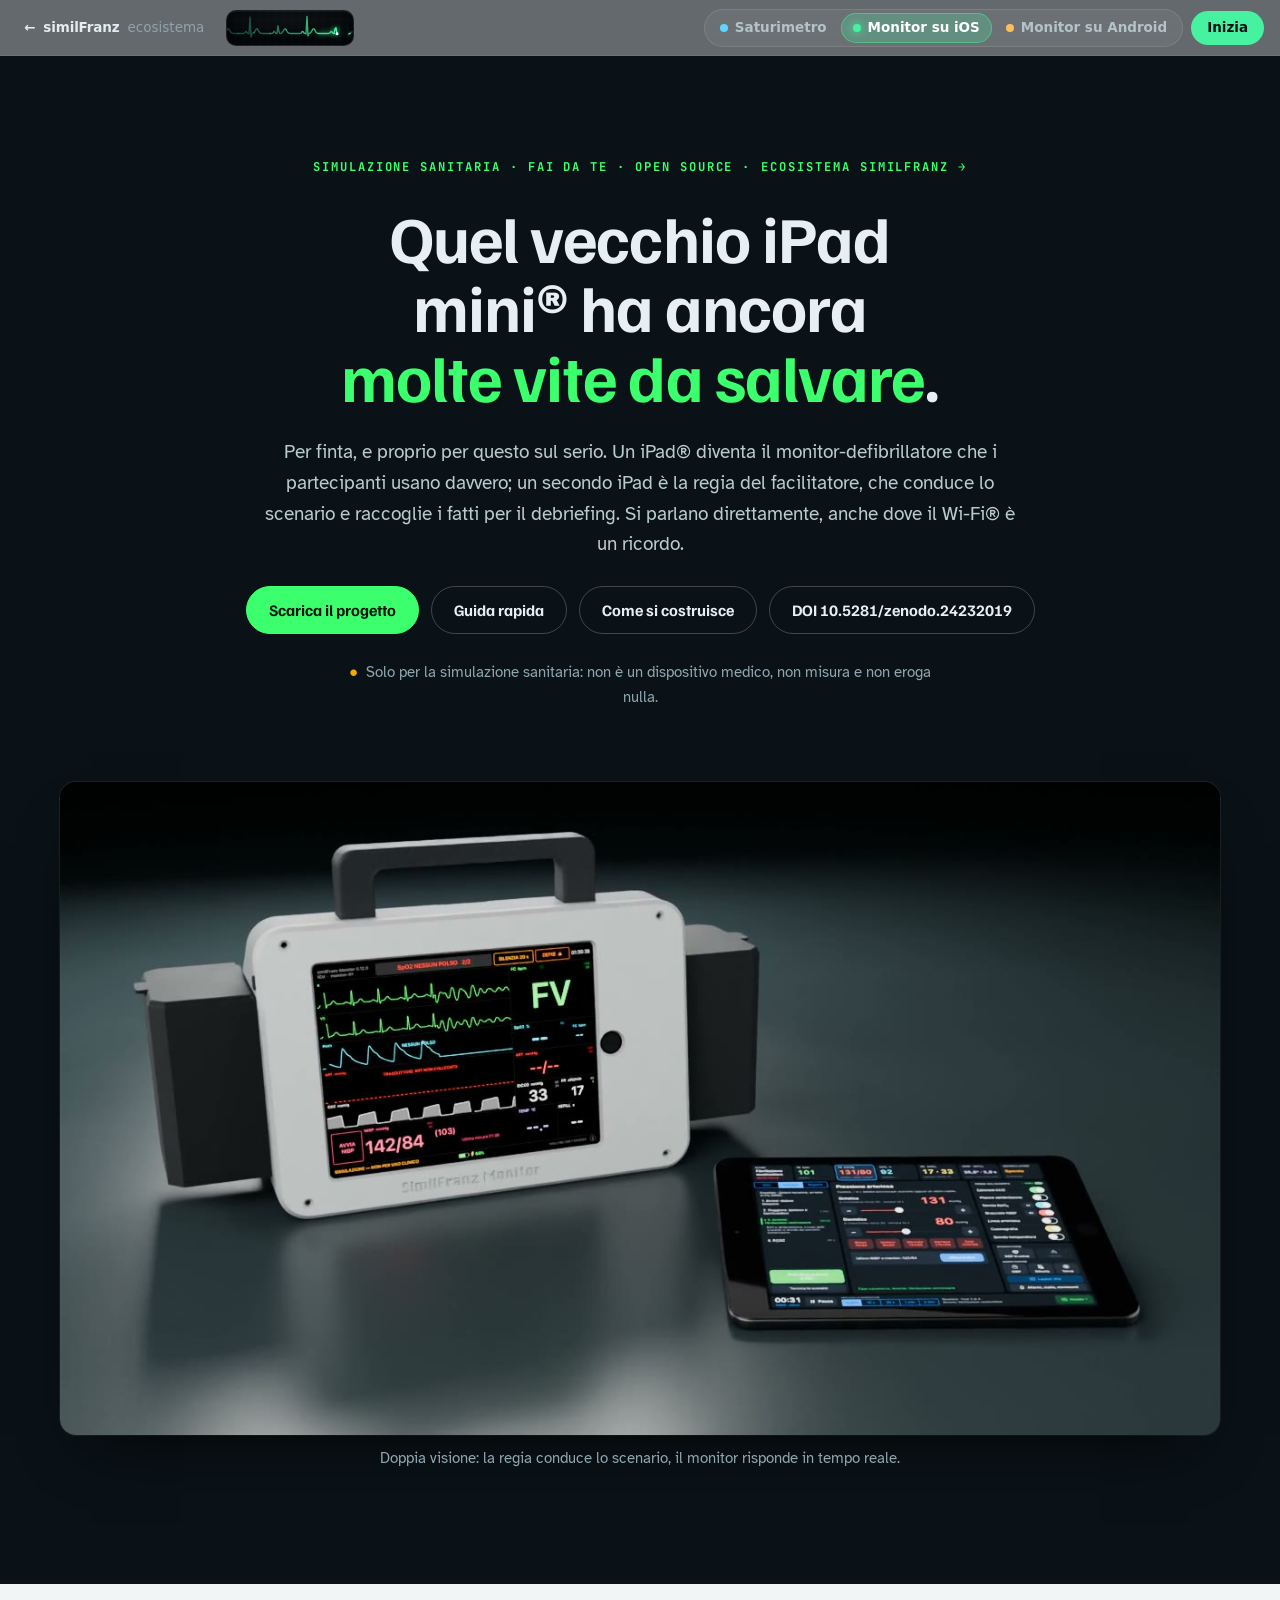
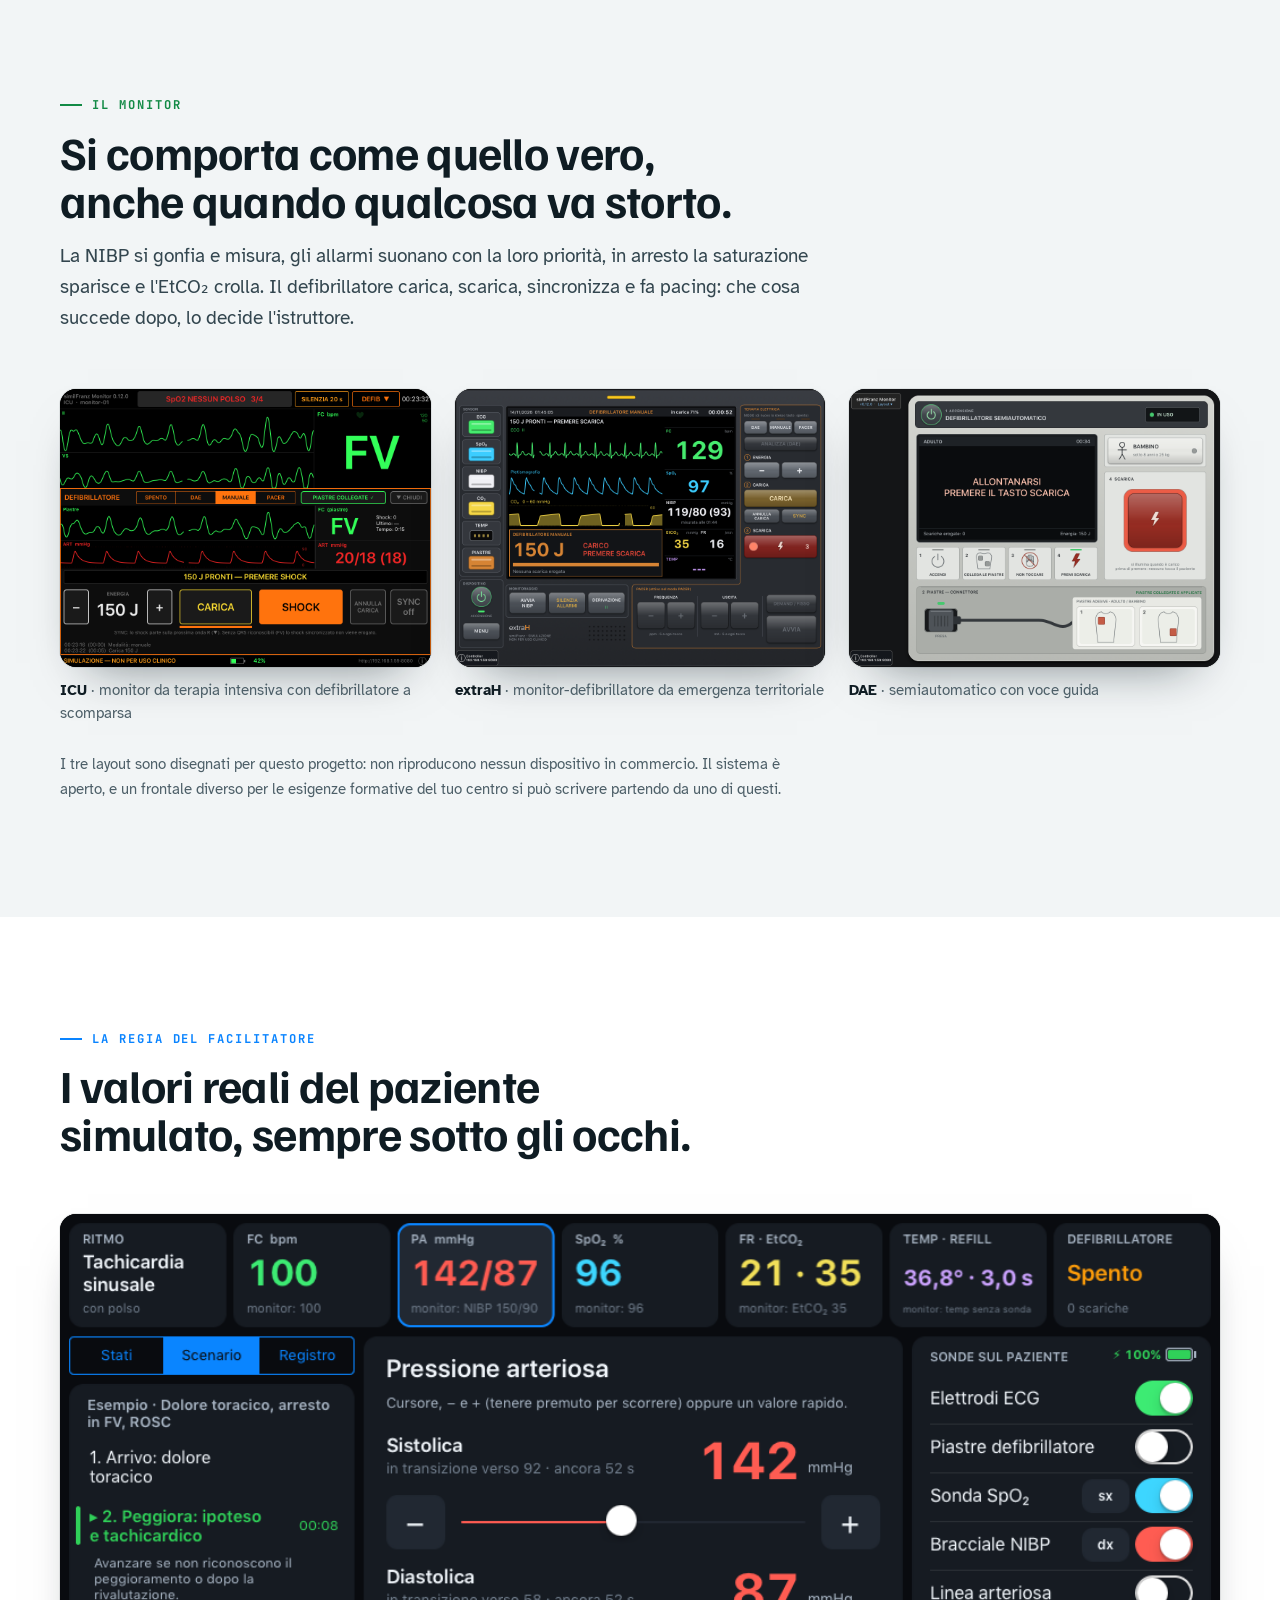
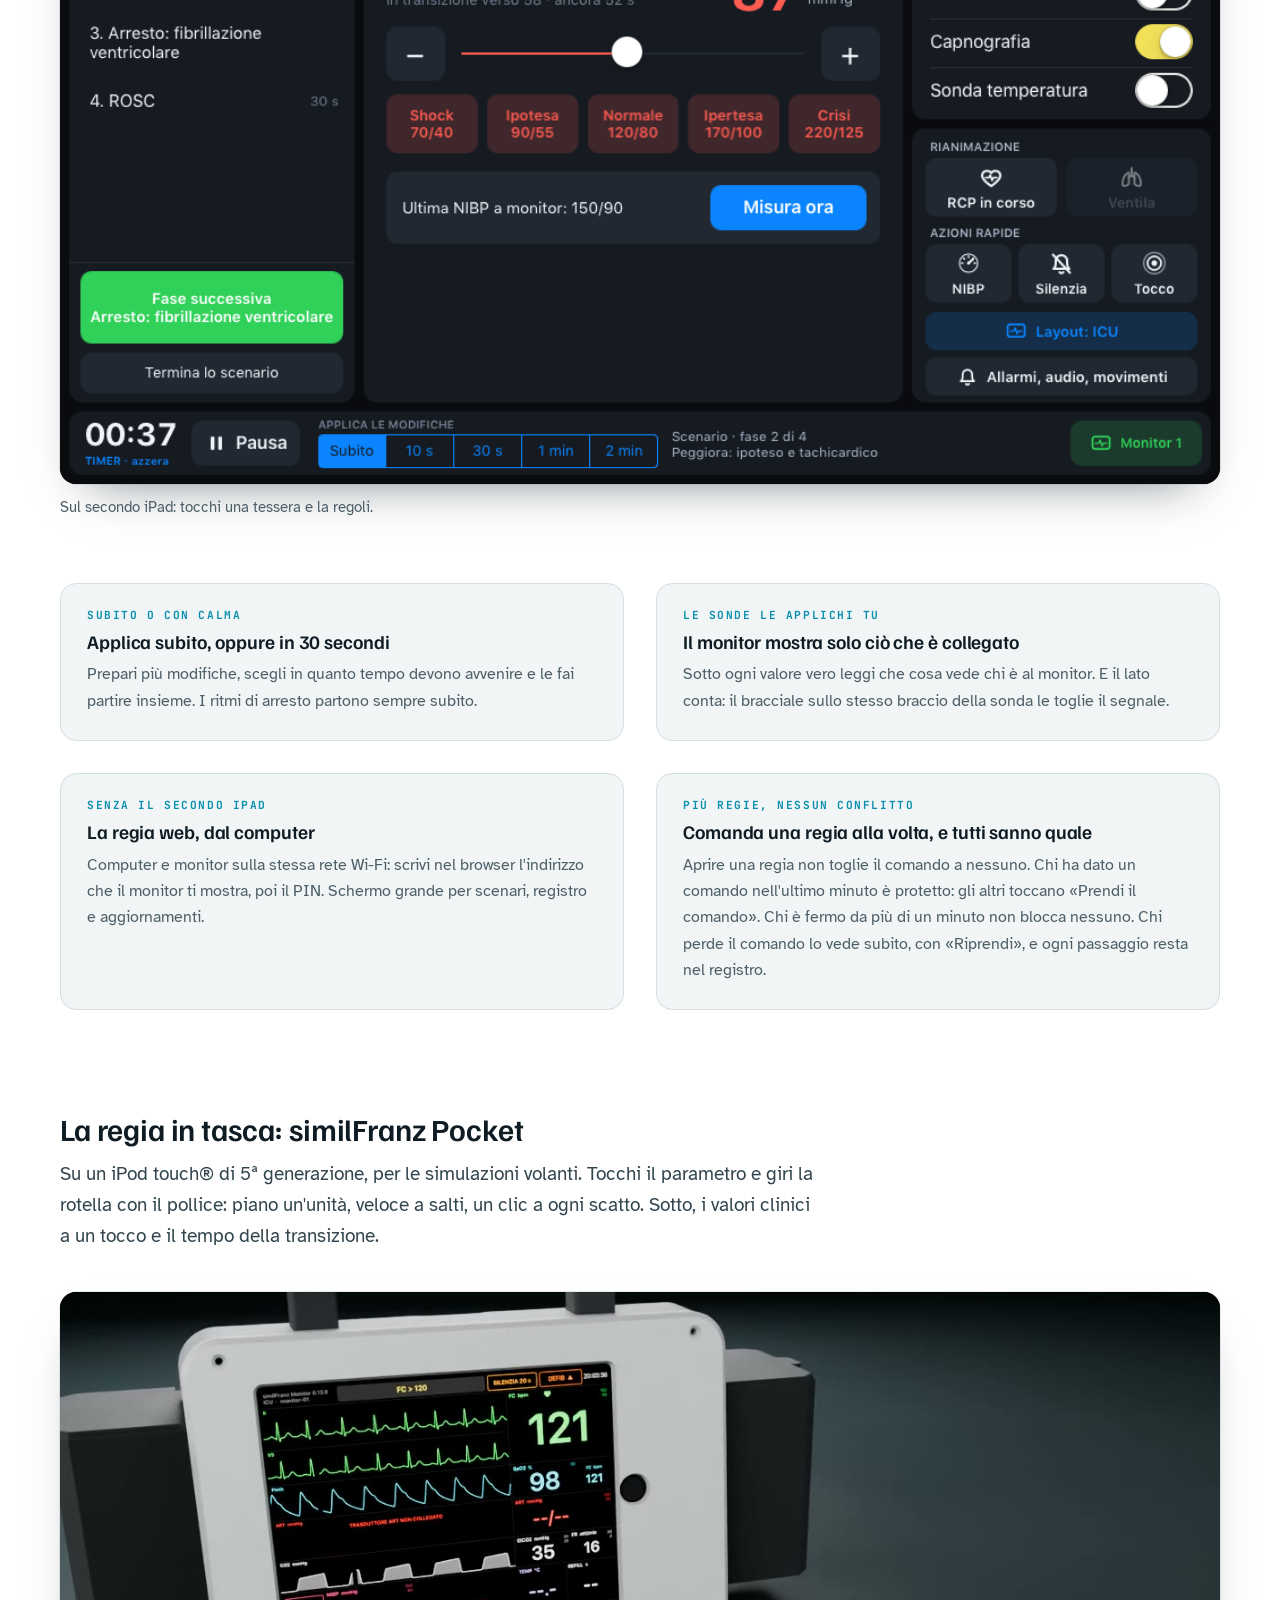
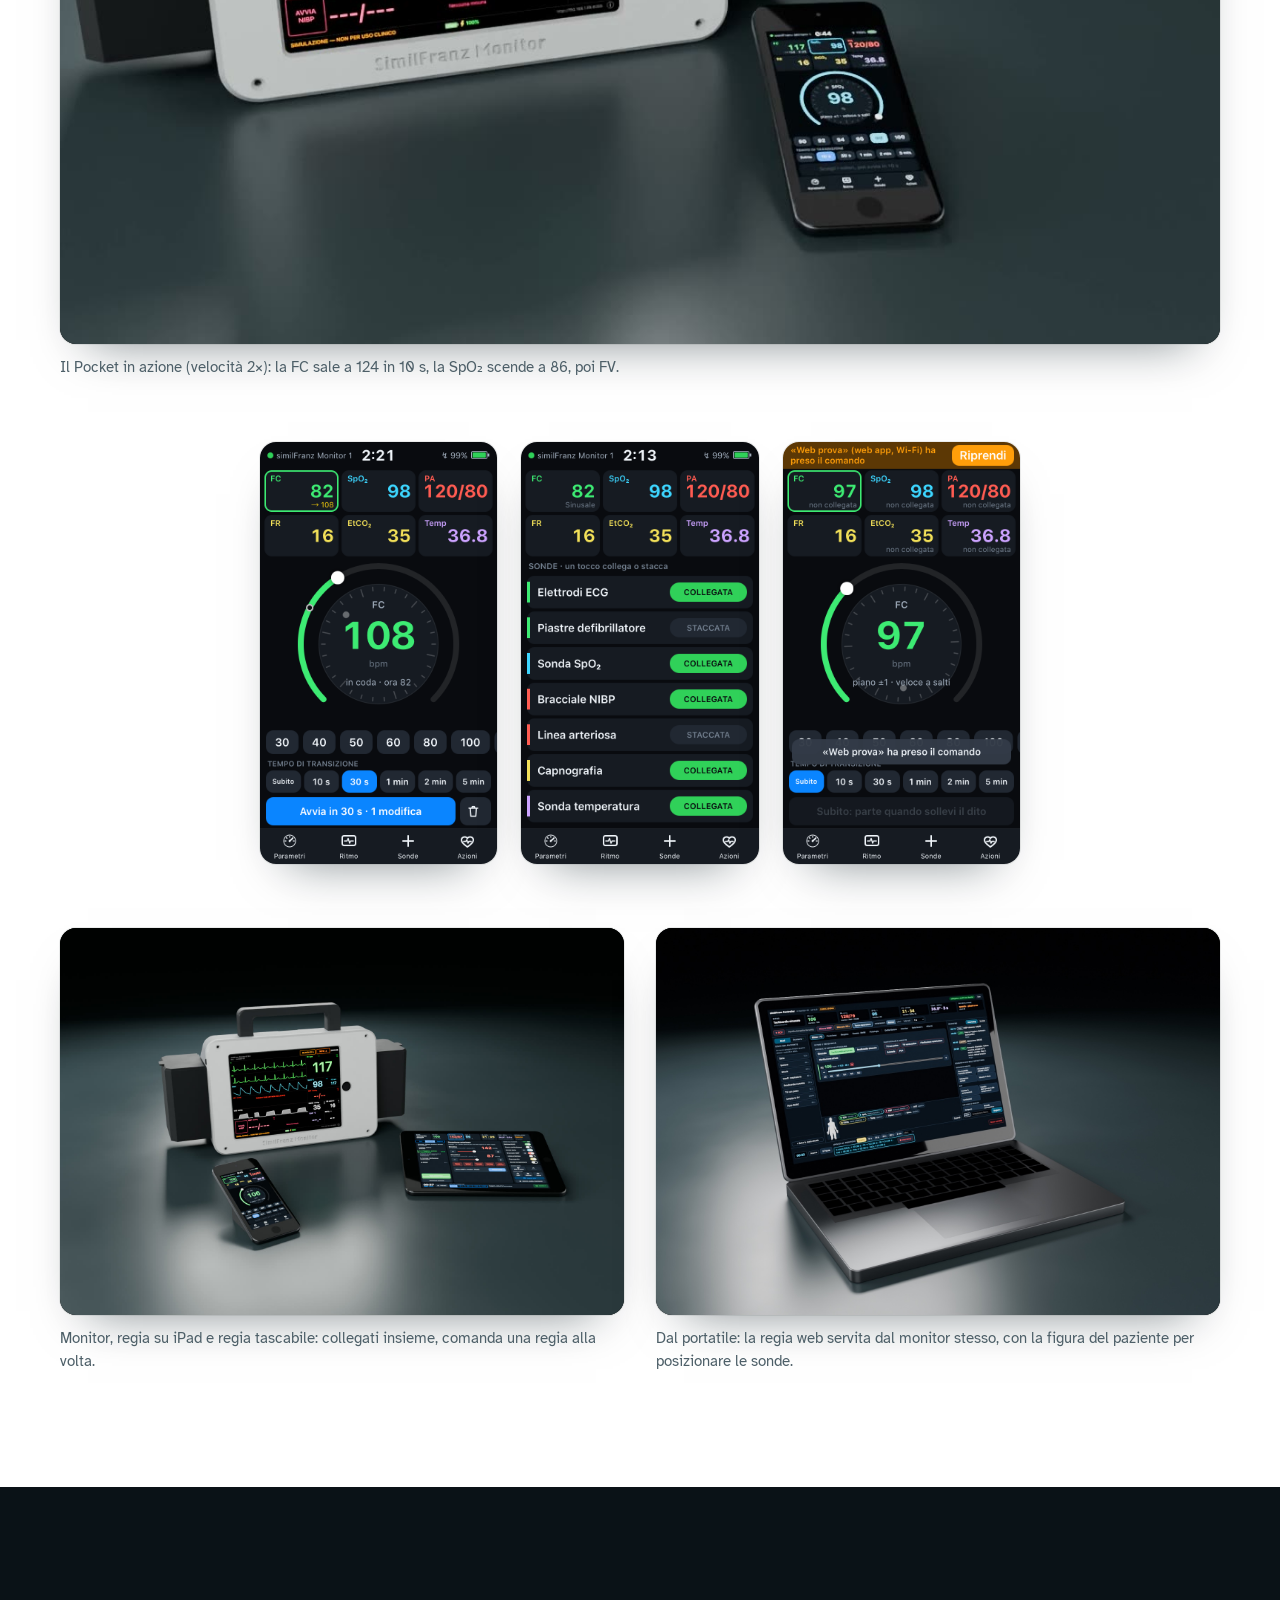
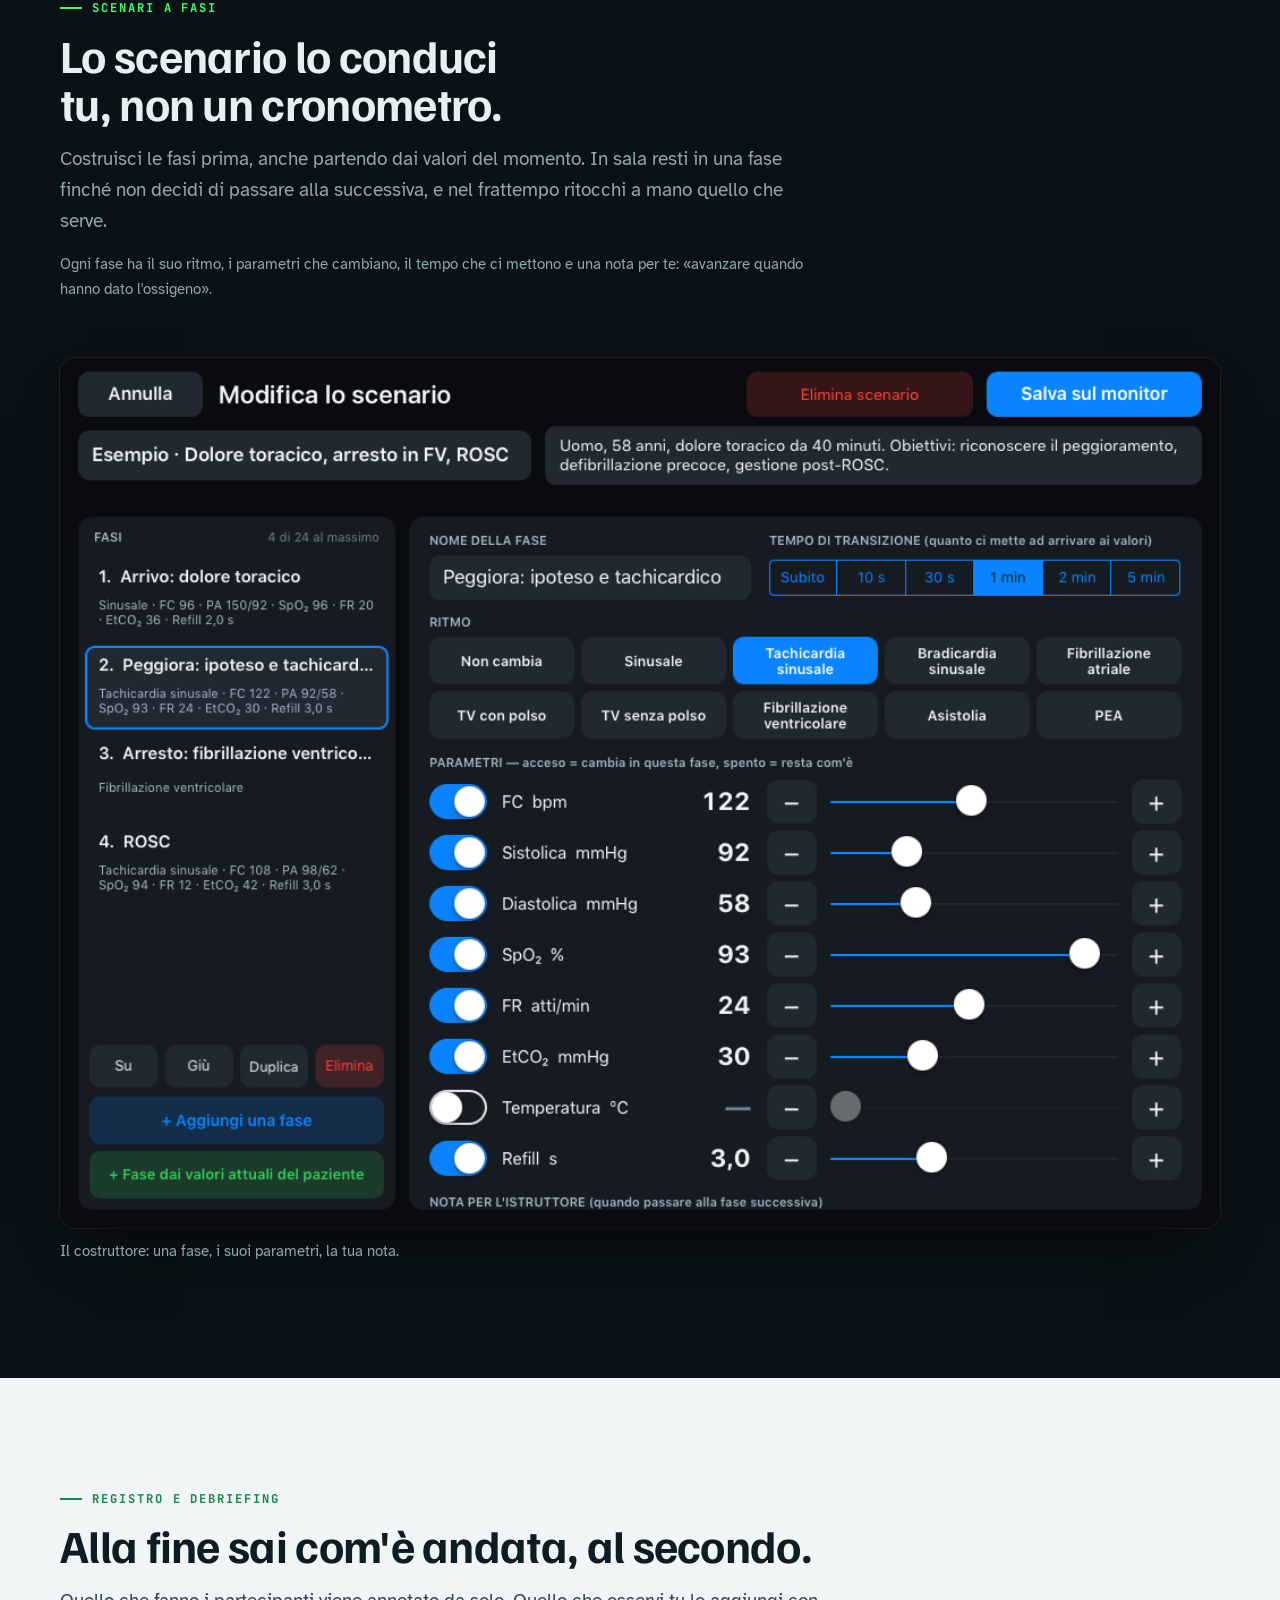
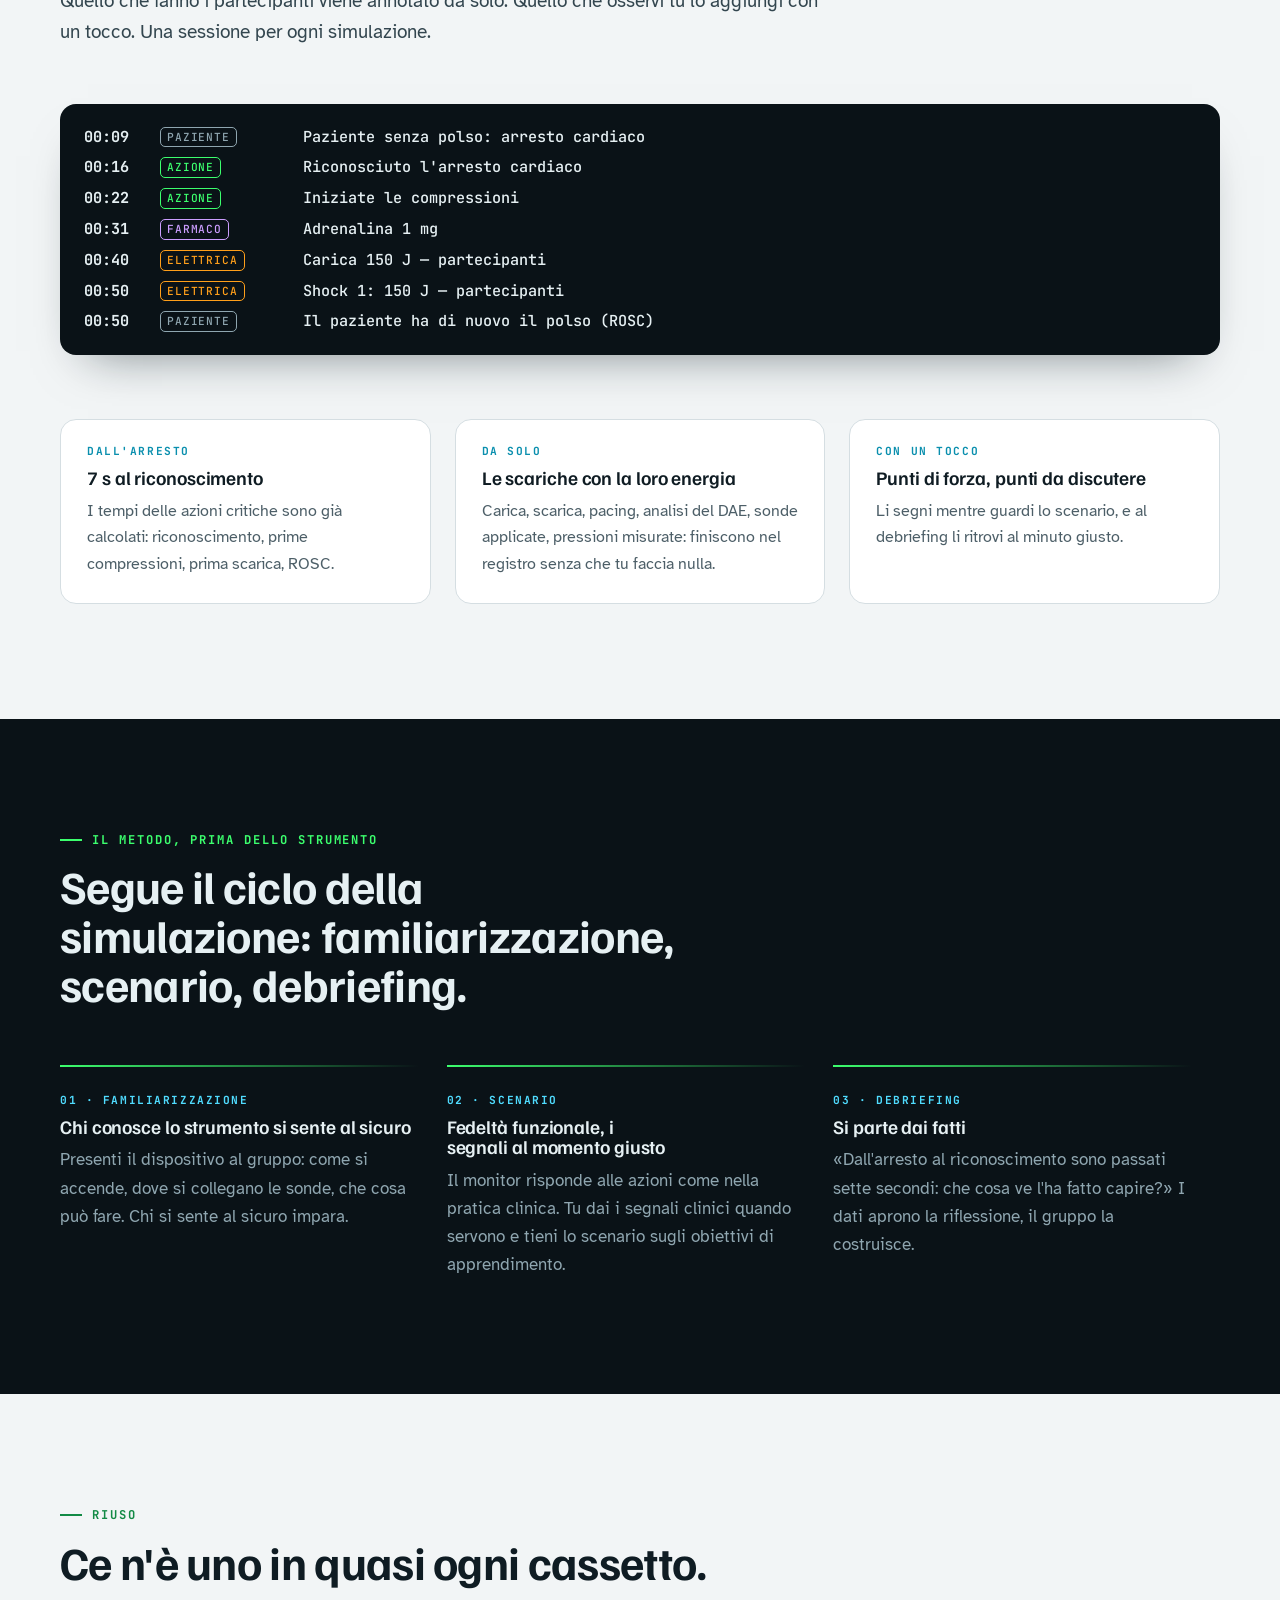
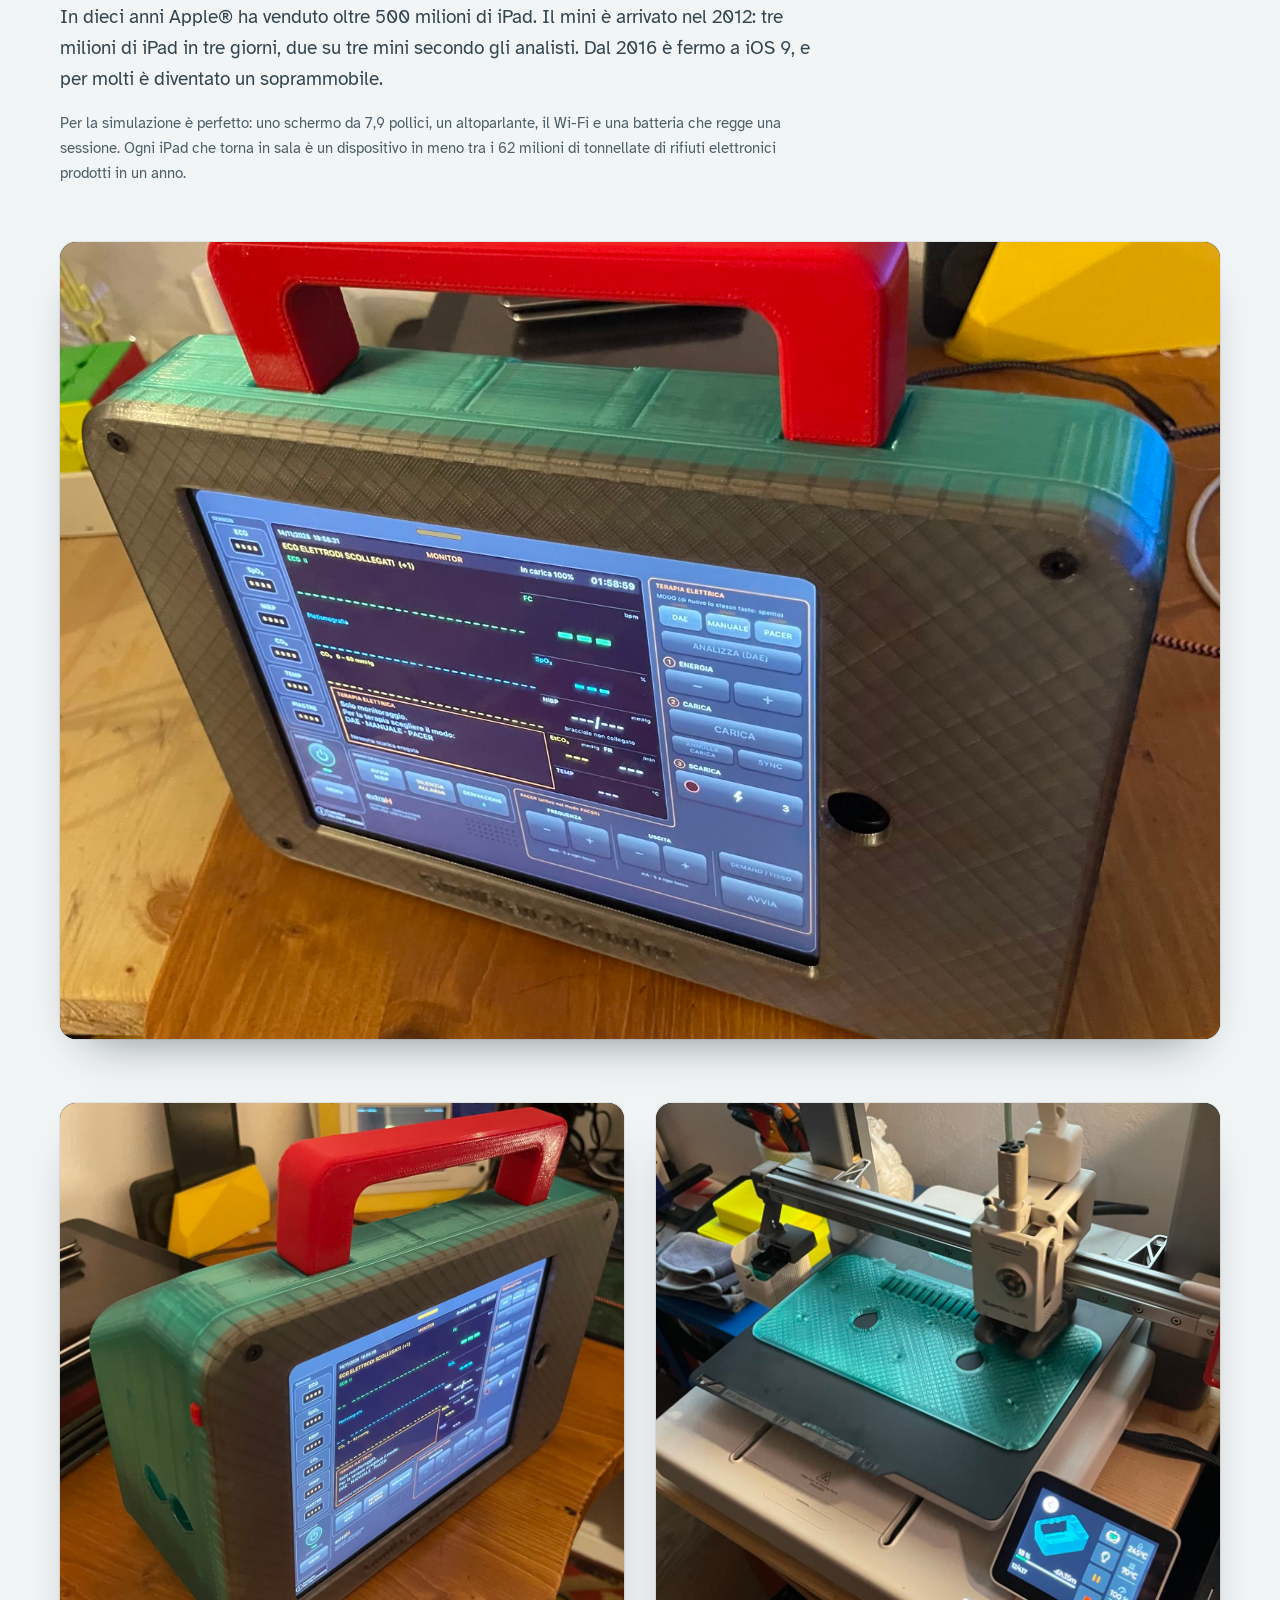
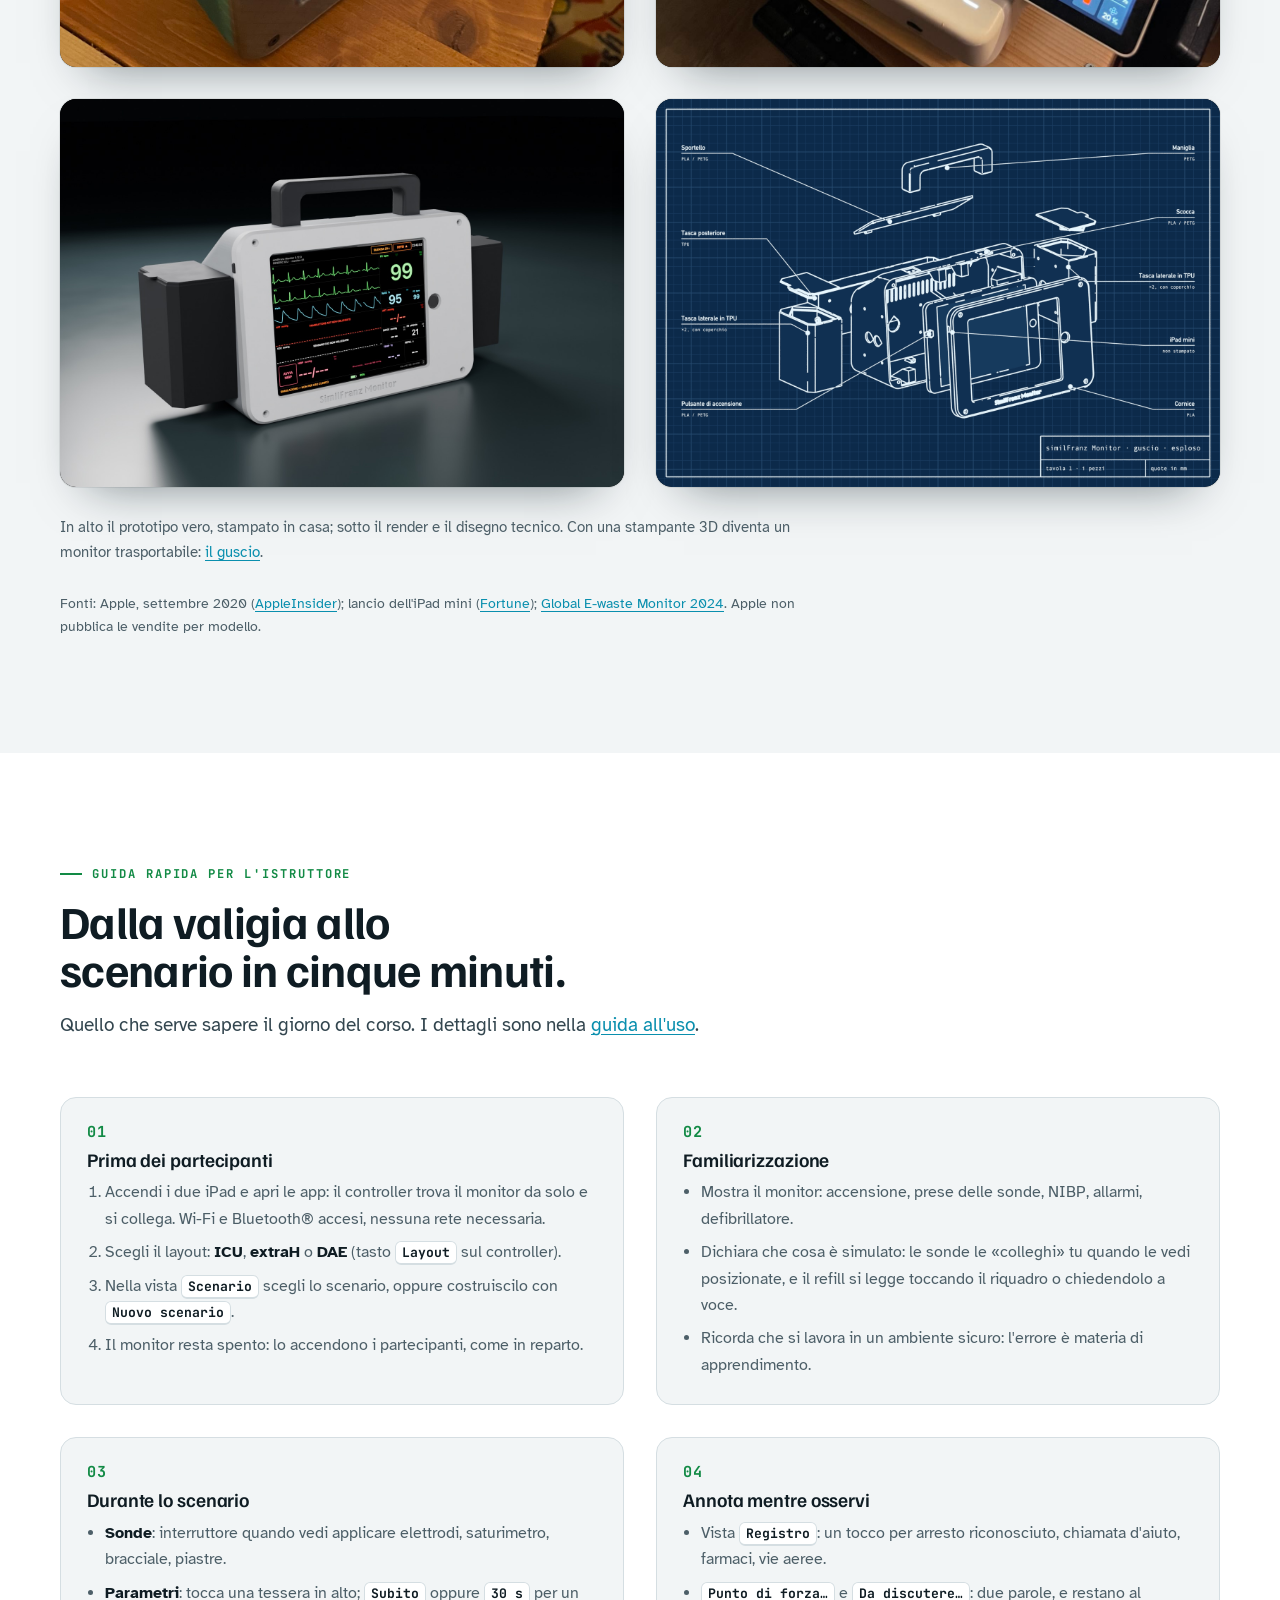
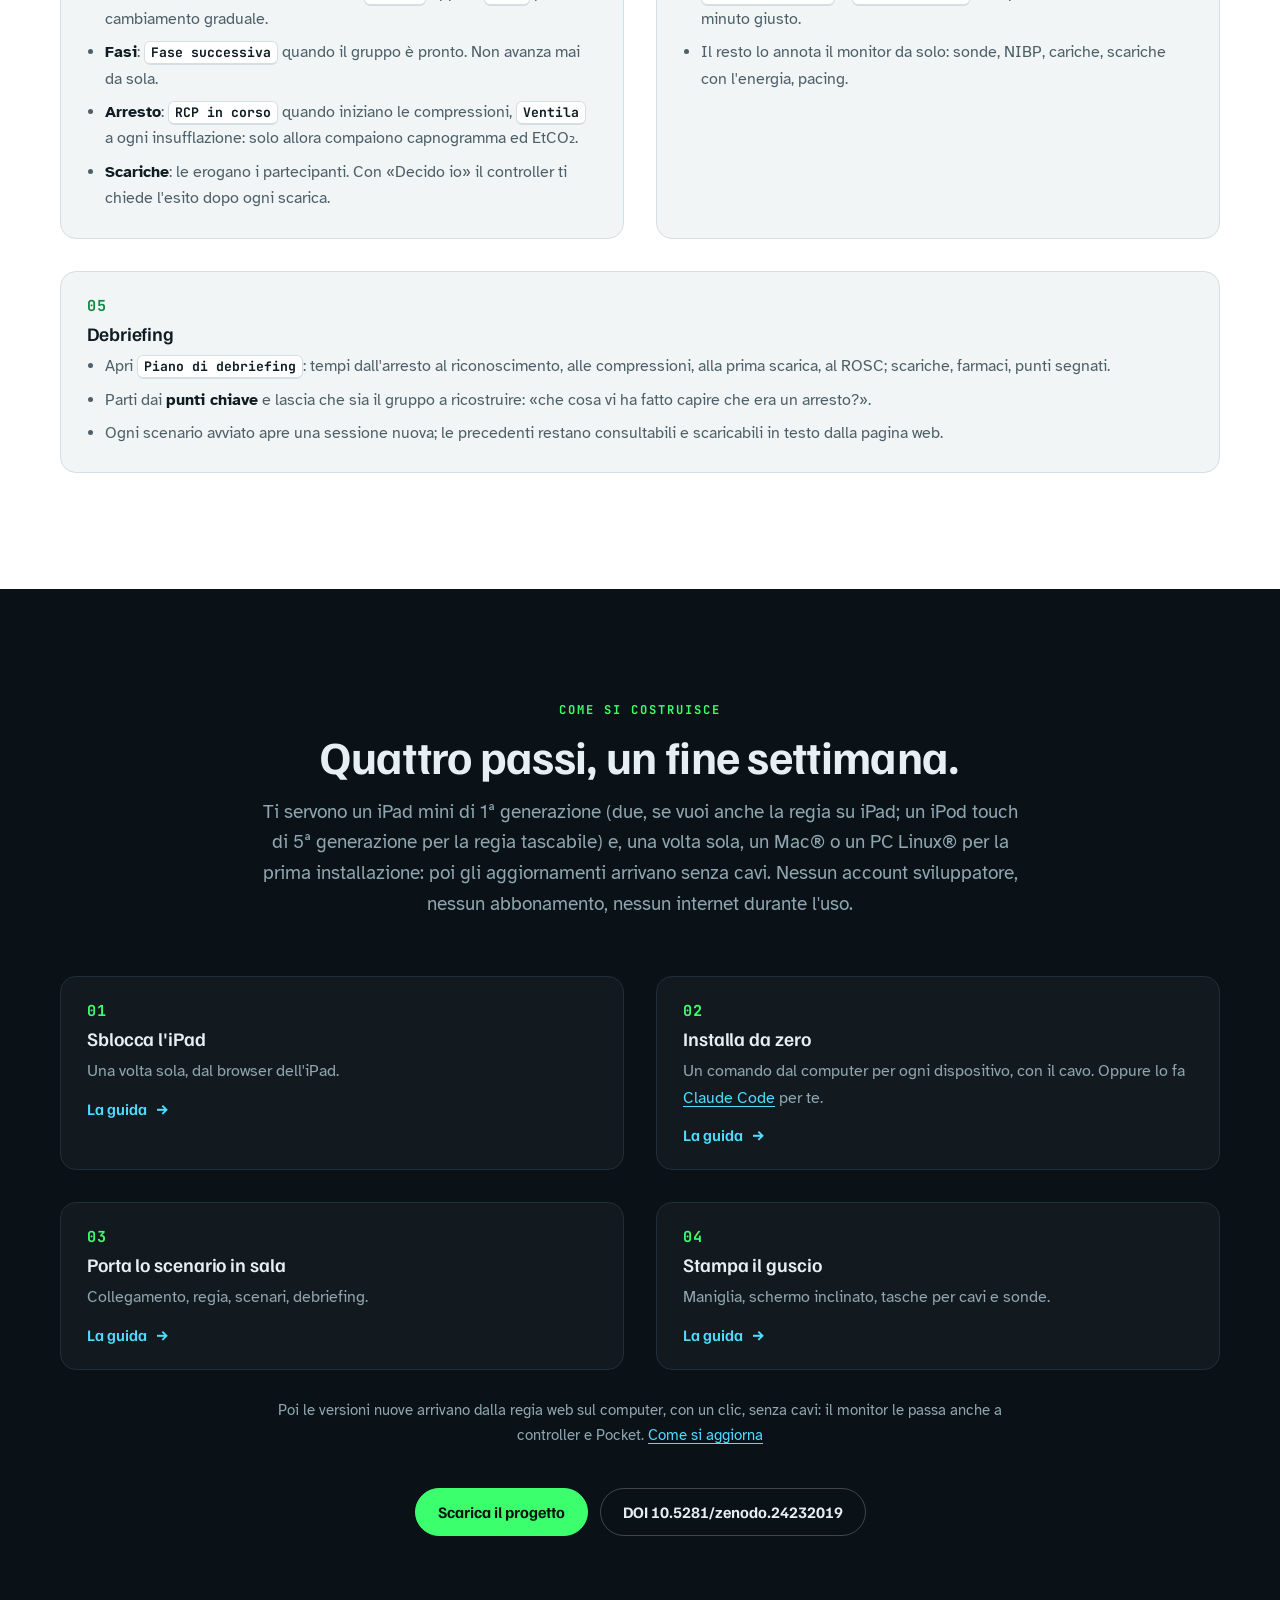
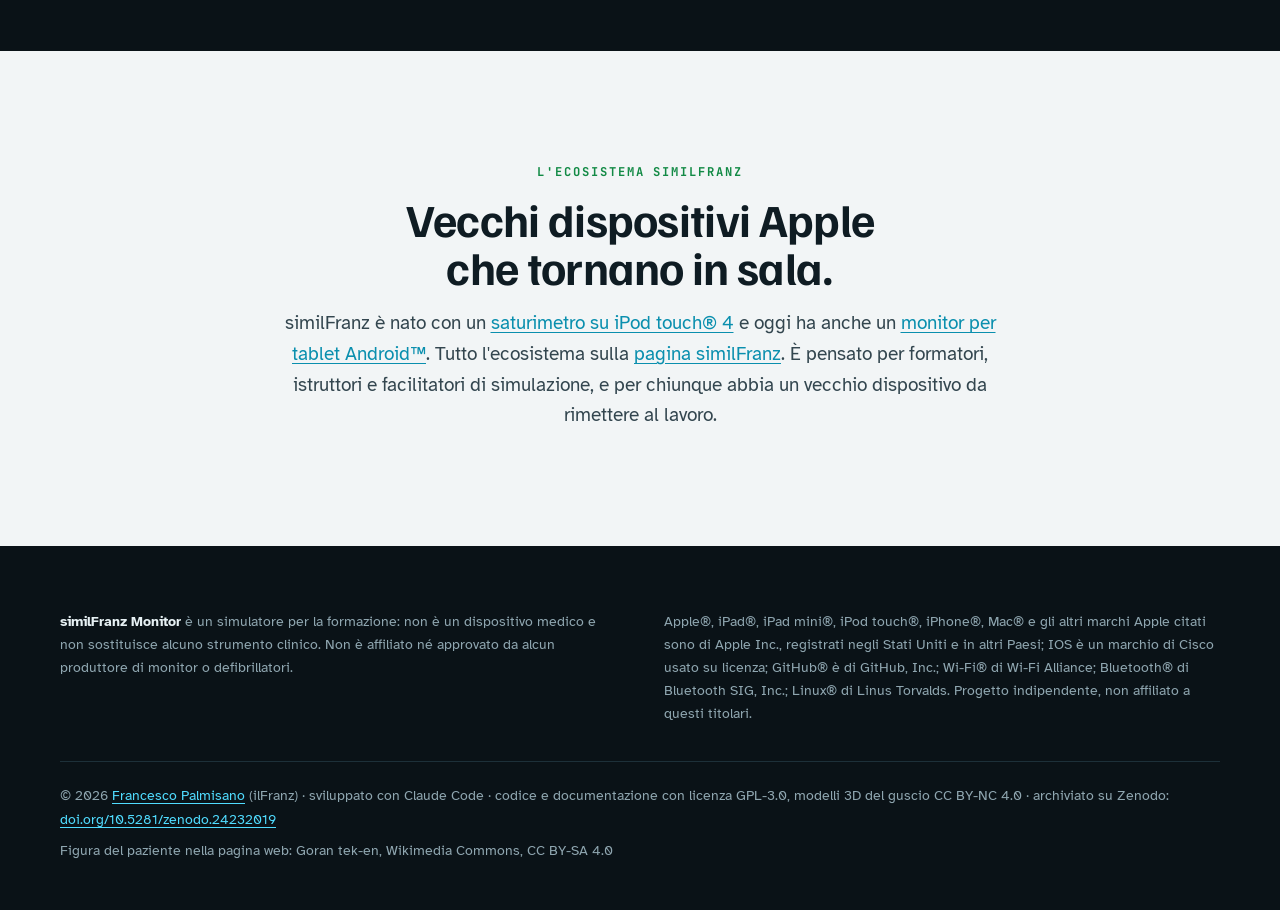
==== commit 3cb5a1f5: "Barra: Saturimetro · Monitor su iOS · Monitor su Android Co-Authored-By: Claude Opus 5.5 <noreply@an" ====
--- a/docs/index.html
+++ b/docs/index.html
@@ -227,7 +227,7 @@
 @keyframes sfEcoBeat{0%{box-shadow:0 0 0 0 var(--a)}12%{box-shadow:0 0 0 4px rgba(255,255,255,.12)}40%,100%{box-shadow:0 0 0 7px transparent}}
 @keyframes sfEcoAl{50%{opacity:.35}}
 @media (max-width:760px){.sf-eco .mon{display:none}}
-@media (max-width:1220px){.sf-eco .sec{display:none}.sf-eco .rgt{margin-left:auto}}
+@media (max-width:1430px){.sf-eco .sec{display:none}.sf-eco .rgt{margin-left:auto}}
 @media (max-width:640px){.sf-eco{gap:6px}.sf-eco .hub em,.sf-eco .cta{display:none}.sf-eco .hub{padding:0 8px 0 4px}
   .sf-eco .seg a{padding:0 9px;gap:5px;height:36px}.sf-eco .seg{padding:2px}.sf-eco .seg .l{display:none}.sf-eco .seg .s{display:inline}}
 @media (max-width:380px){.sf-eco{padding:0 10px}.sf-eco .hub{padding:0 6px 0 2px;gap:6px}.sf-eco .seg a{padding:0 7px;gap:4px}}
@@ -238,7 +238,7 @@
   <a class="hub" href="https://franz8787.github.io/similfranz/" title="Torna all'ecosistema similFranz"><b>←</b> <strong>similFranz</strong> <em>ecosistema</em></a>
   <span class="mon" aria-hidden="true"><canvas></canvas></span>
   <div class="sec"><a href="#monitor">Monitor</a><a href="#regia">Regia</a><a href="#scenari">Scenari</a><a href="#debriefing">Debriefing</a><a href="#guscio">Guscio</a><a href="#guida">Guida</a></div>
-  <div class="rgt"><nav class="seg" aria-label="Gli strumenti similFranz"><a href="https://franz8787.github.io/similfranz-saturimetro/" style="--a:#5fd4ff" title="Saturimetro: SpO₂, polso e pletismografia su iPod touch®"><i></i><span class="l">Saturimetro</span><span class="s">Sat</span></a><a href="https://franz8787.github.io/similfranz-monitor/" aria-current="page" style="--a:#46f2a0" title="Monitor iOS: Monitor-defibrillatore su iPad mini®"><i></i><span class="l">Monitor iOS</span><span class="s">iOS</span></a><a href="https://franz8787.github.io/similfranz-monitor-android/" style="--a:#ffbe5c" title="Monitor Android: Monitor-defibrillatore su tablet Android™"><i></i><span class="l">Monitor Android</span><span class="s">Android</span></a></nav><a class="cta" href="#come">Inizia</a></div>
+  <div class="rgt"><nav class="seg" aria-label="Gli strumenti similFranz"><a href="https://franz8787.github.io/similfranz-saturimetro/" style="--a:#5fd4ff" title="Saturimetro: SpO₂, polso e pletismografia su iPod touch®"><i></i><span class="l">Saturimetro</span><span class="s">Sat</span></a><a href="https://franz8787.github.io/similfranz-monitor/" aria-current="page" style="--a:#46f2a0" title="Monitor iOS: Monitor-defibrillatore su iPad mini®"><i></i><span class="l">Monitor su iOS</span><span class="s">iOS</span></a><a href="https://franz8787.github.io/similfranz-monitor-android/" style="--a:#ffbe5c" title="Monitor Android: Monitor-defibrillatore su tablet Android™"><i></i><span class="l">Monitor su Android</span><span class="s">Android</span></a></nav><a class="cta" href="#come">Inizia</a></div>
 </div>
 <style>.nav{display:none!important}</style>
 <script>
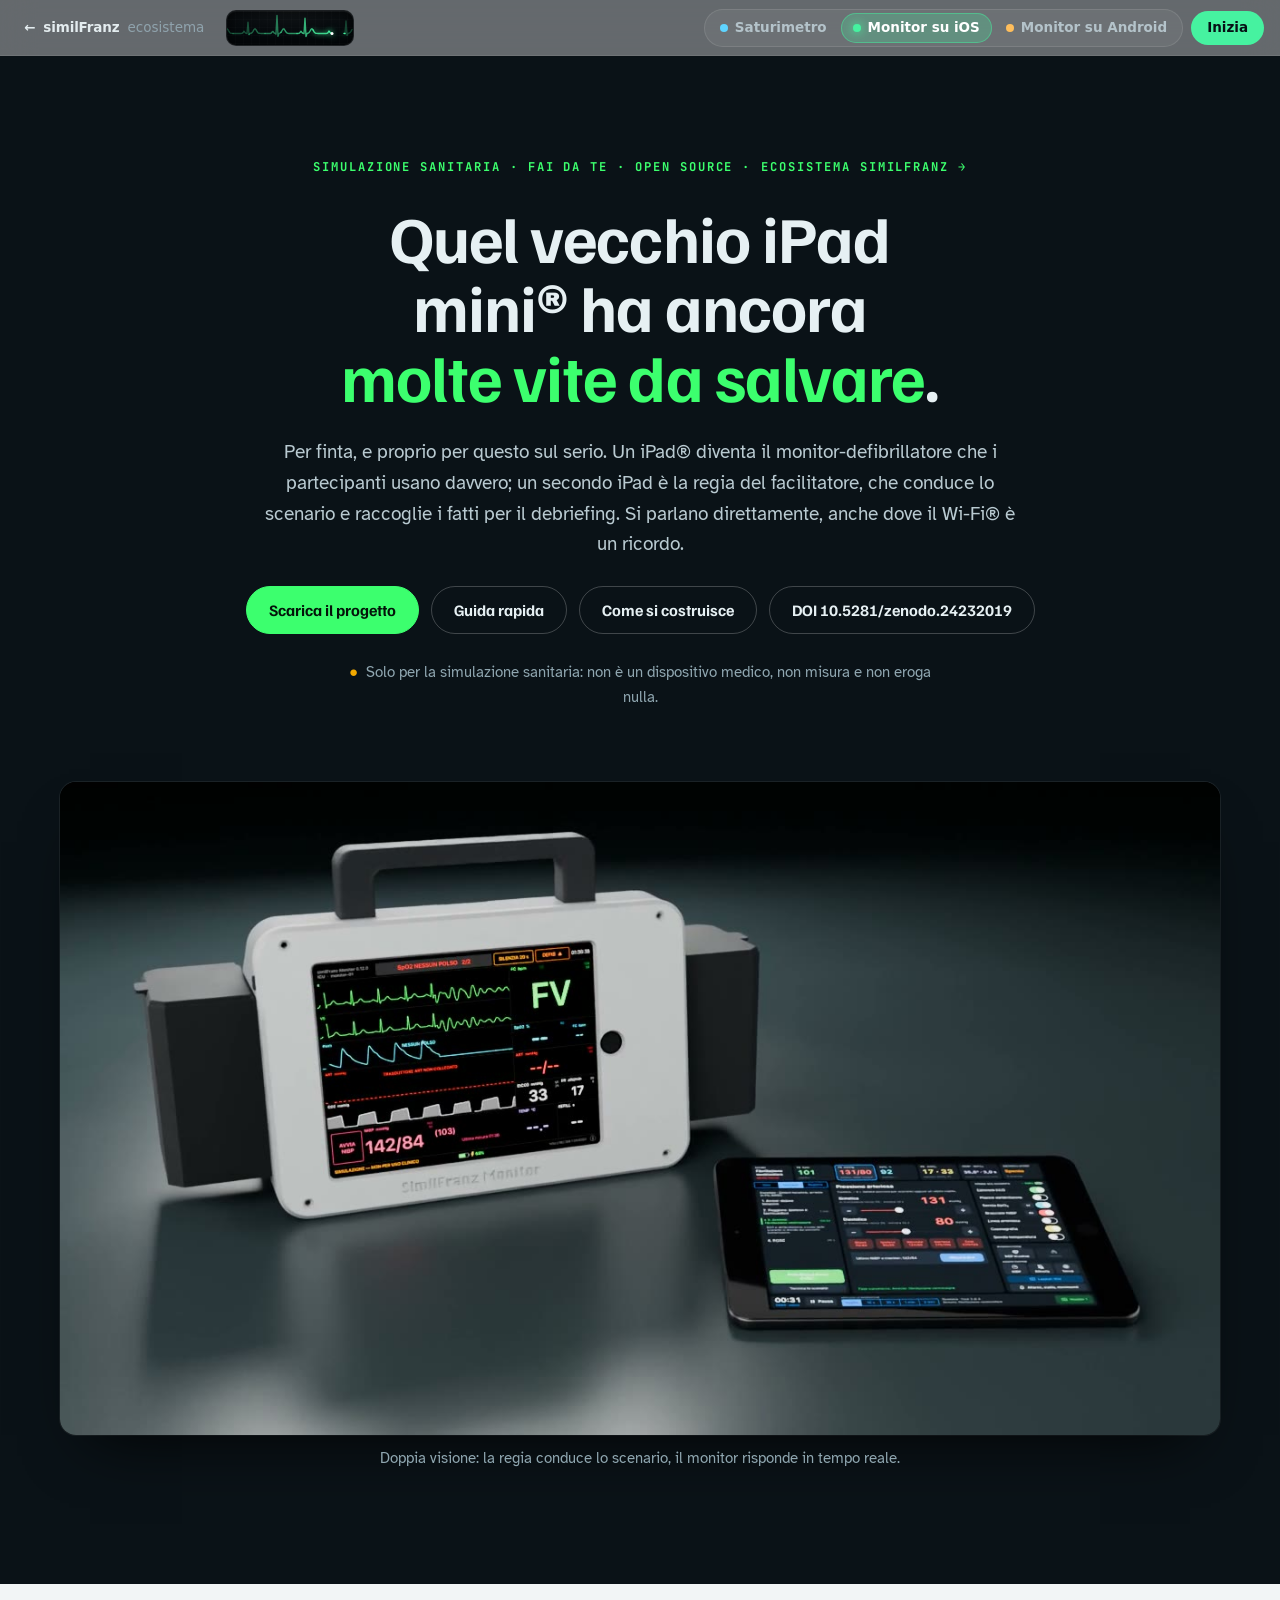
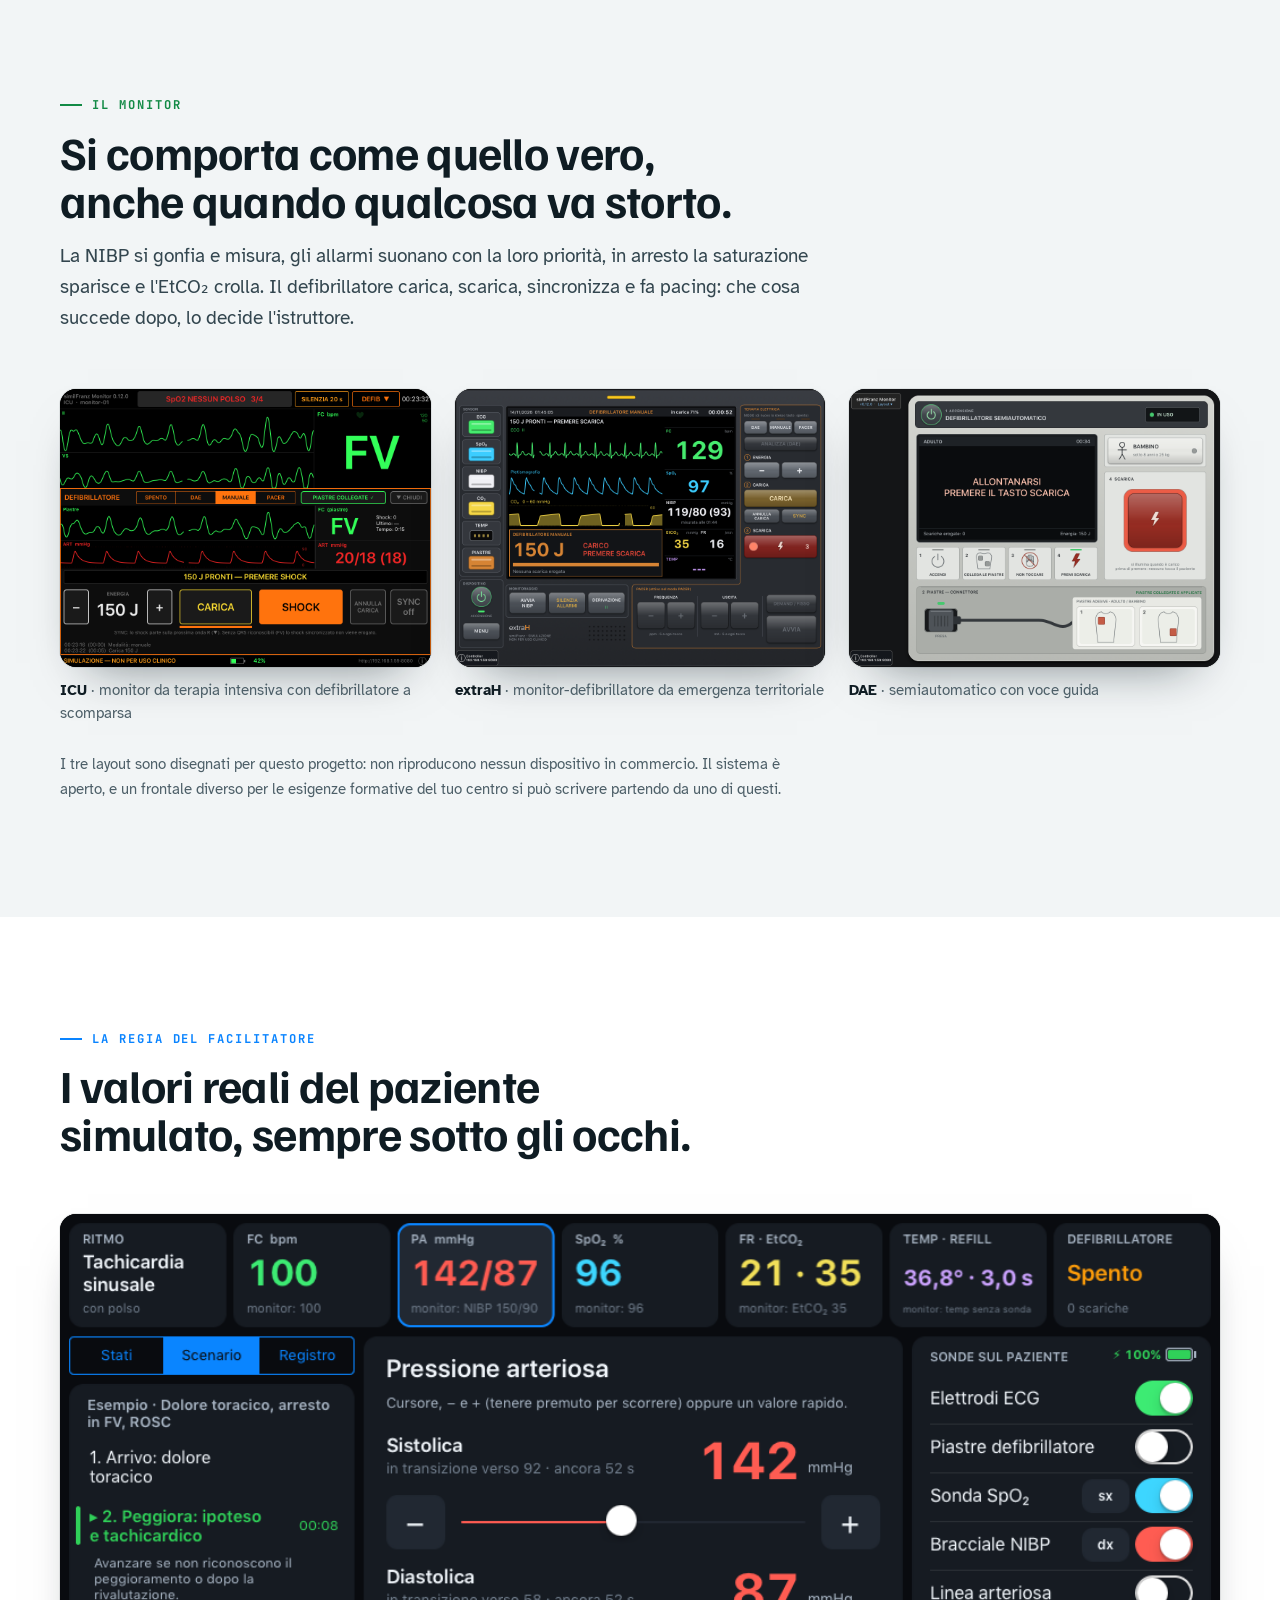
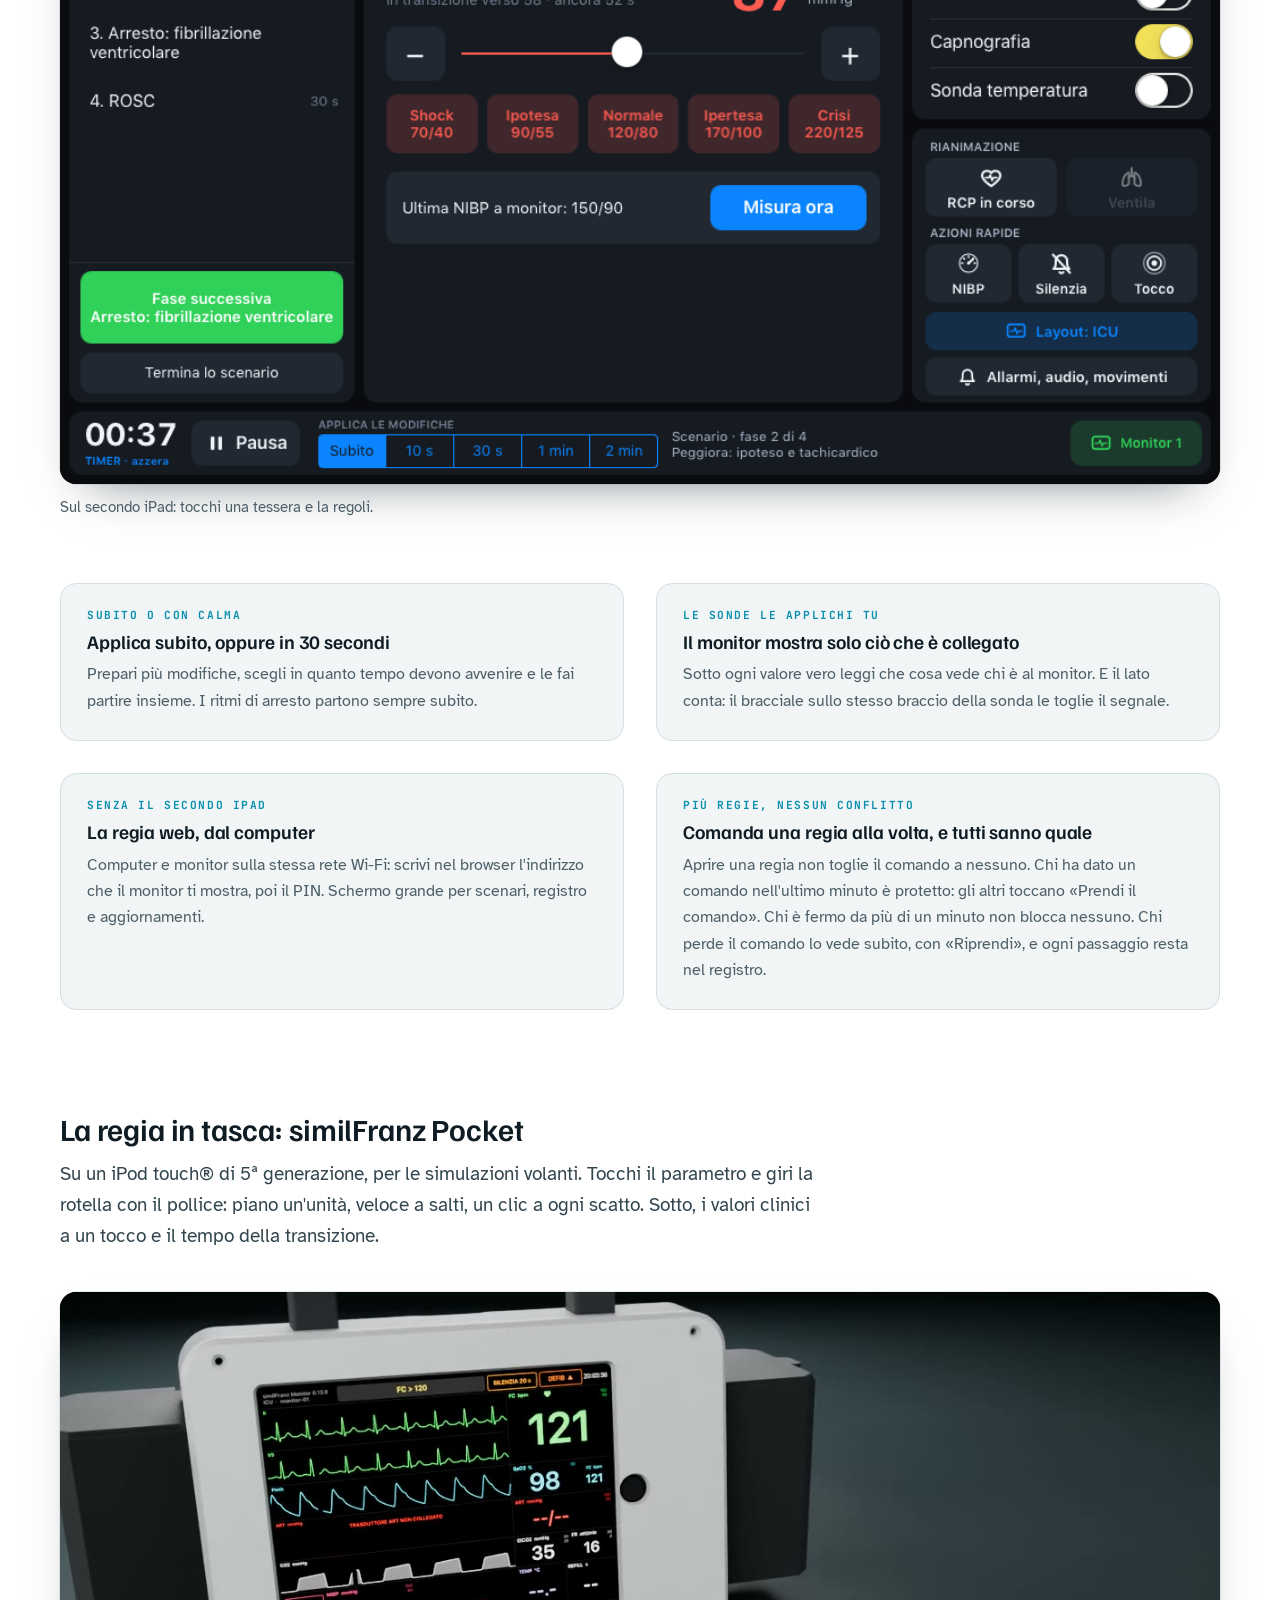
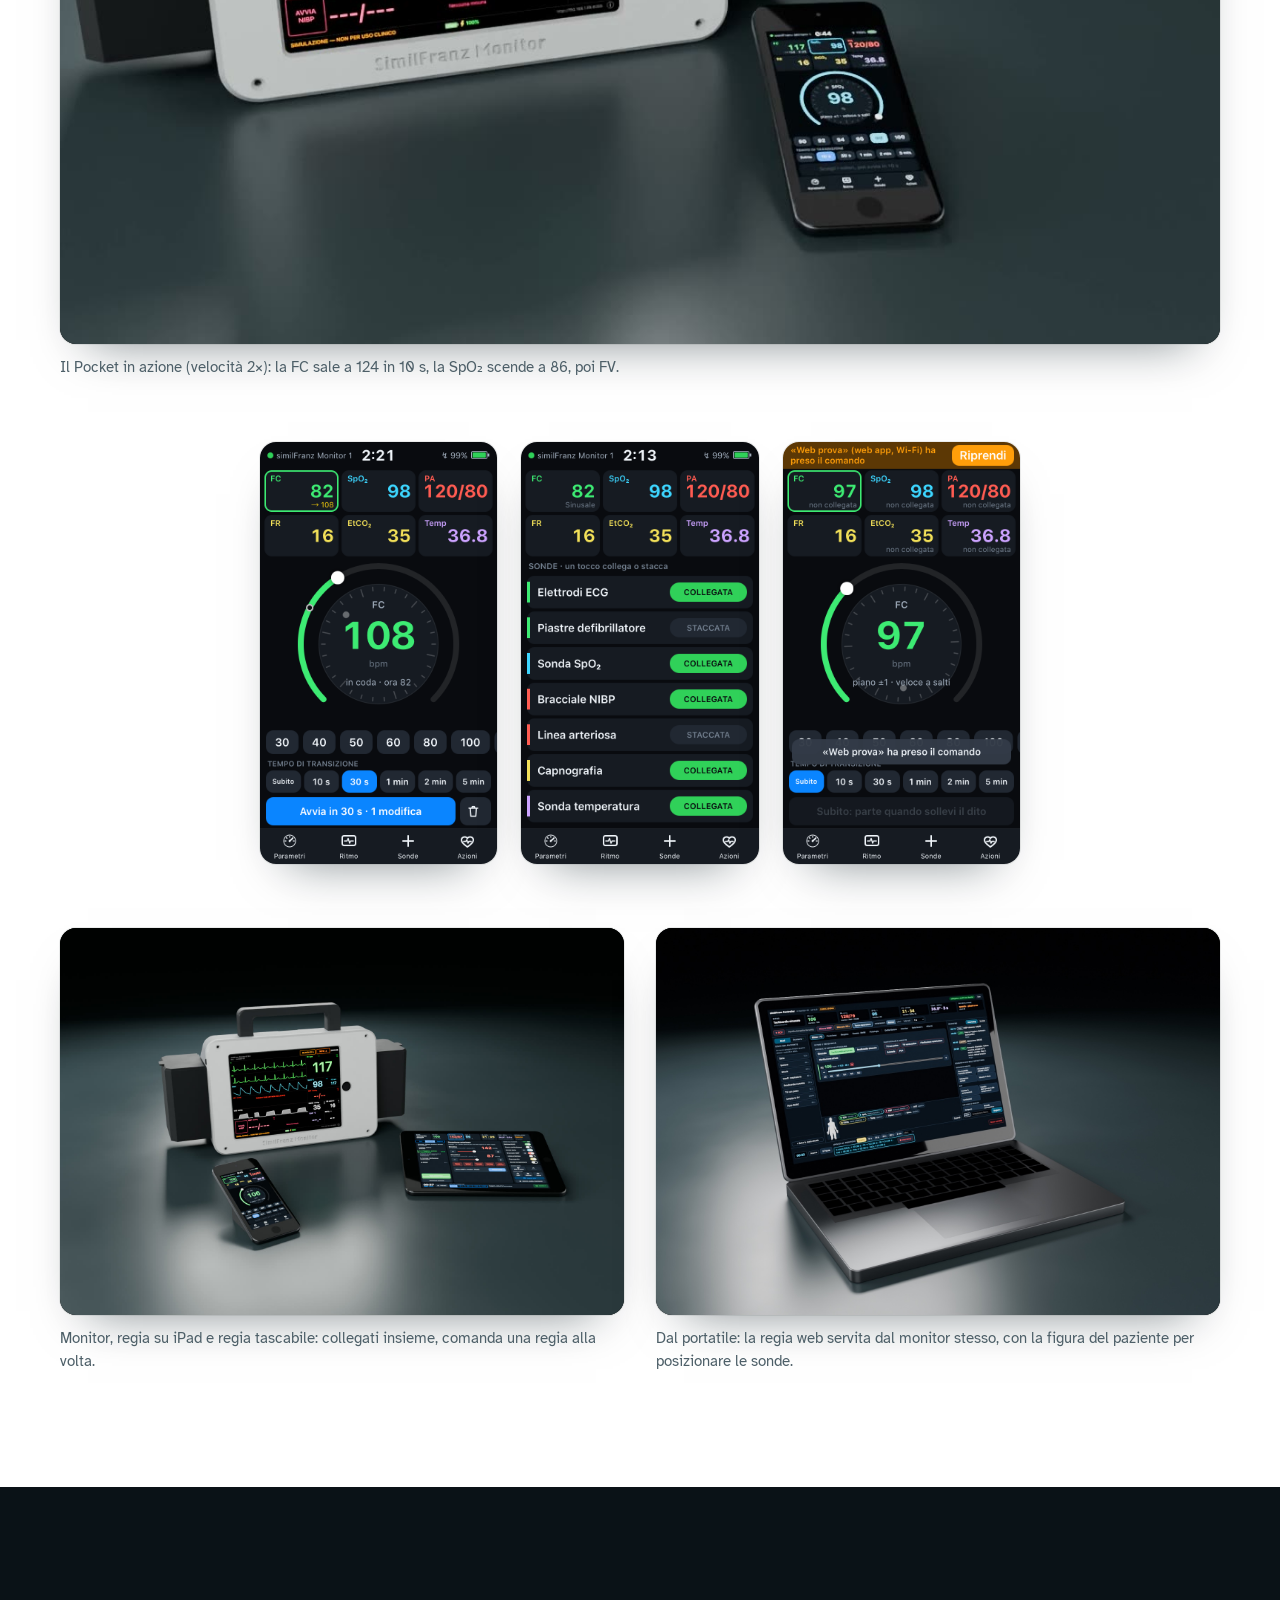
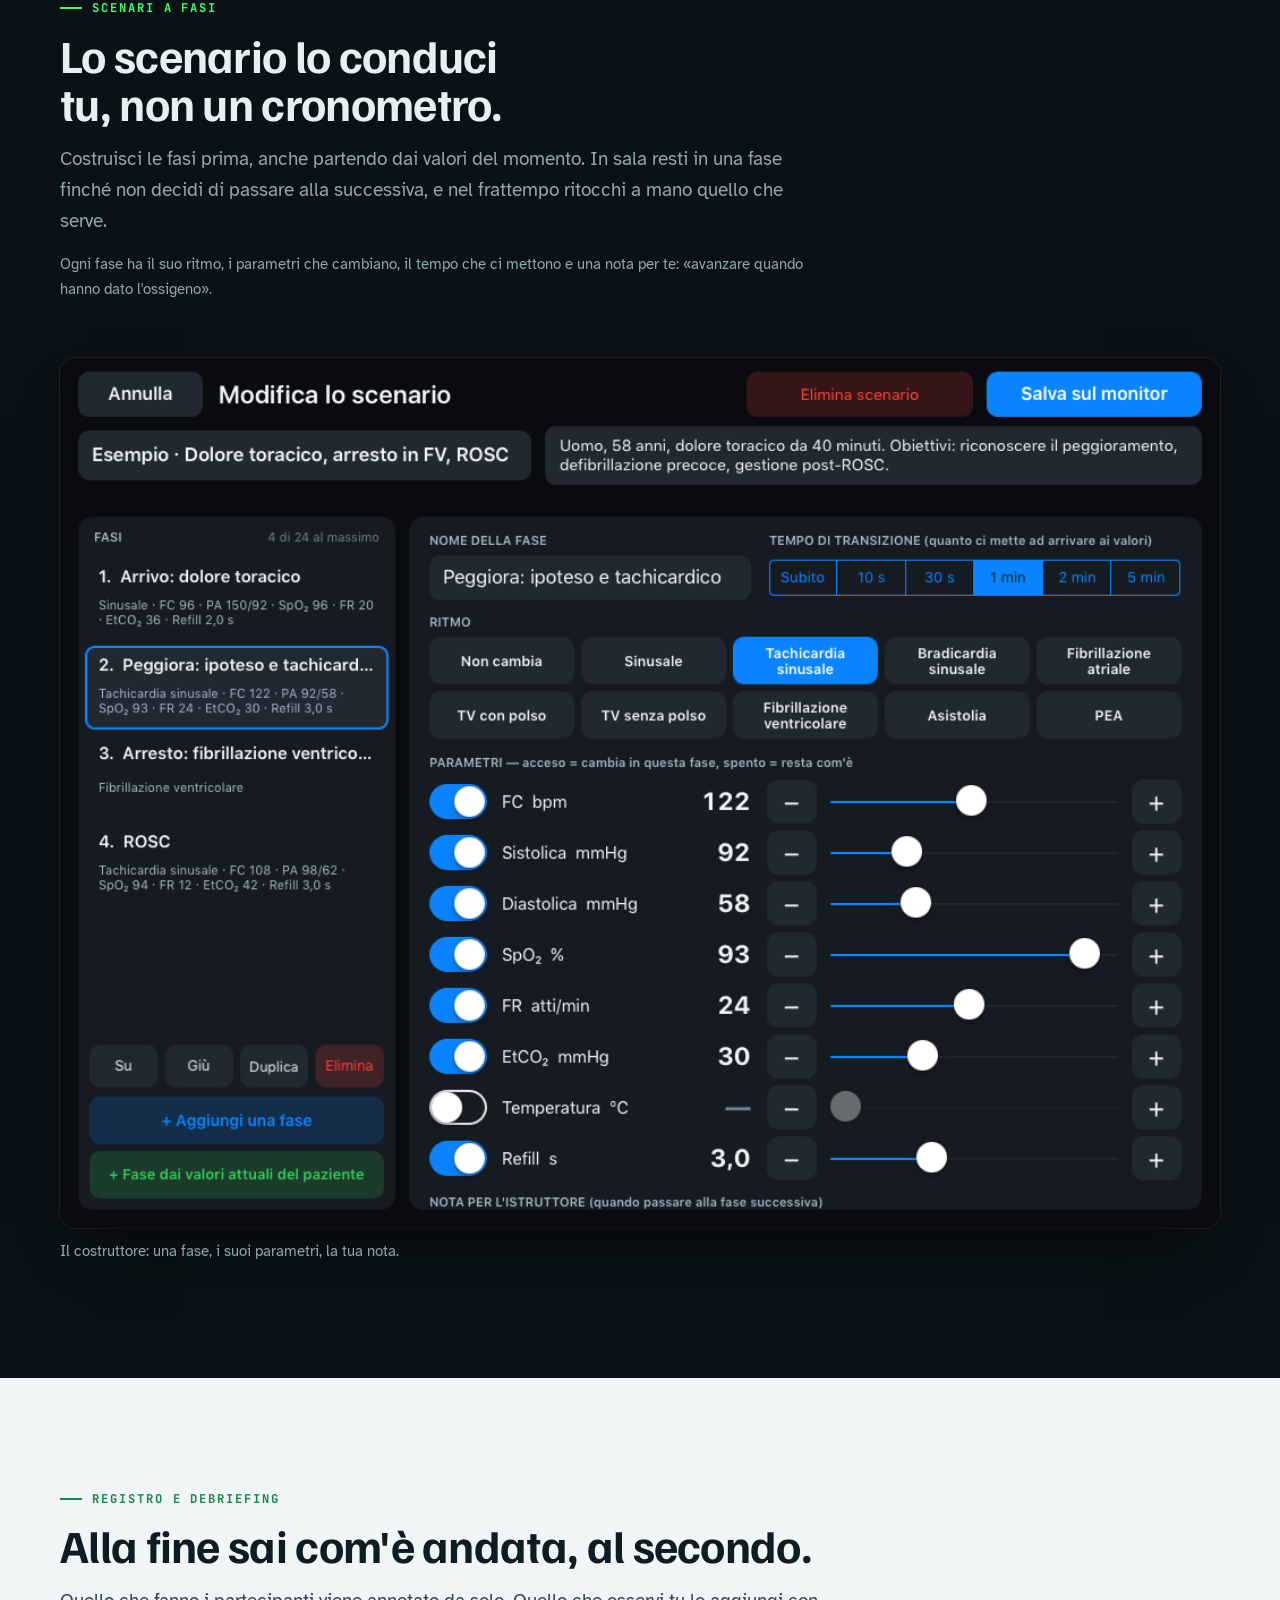
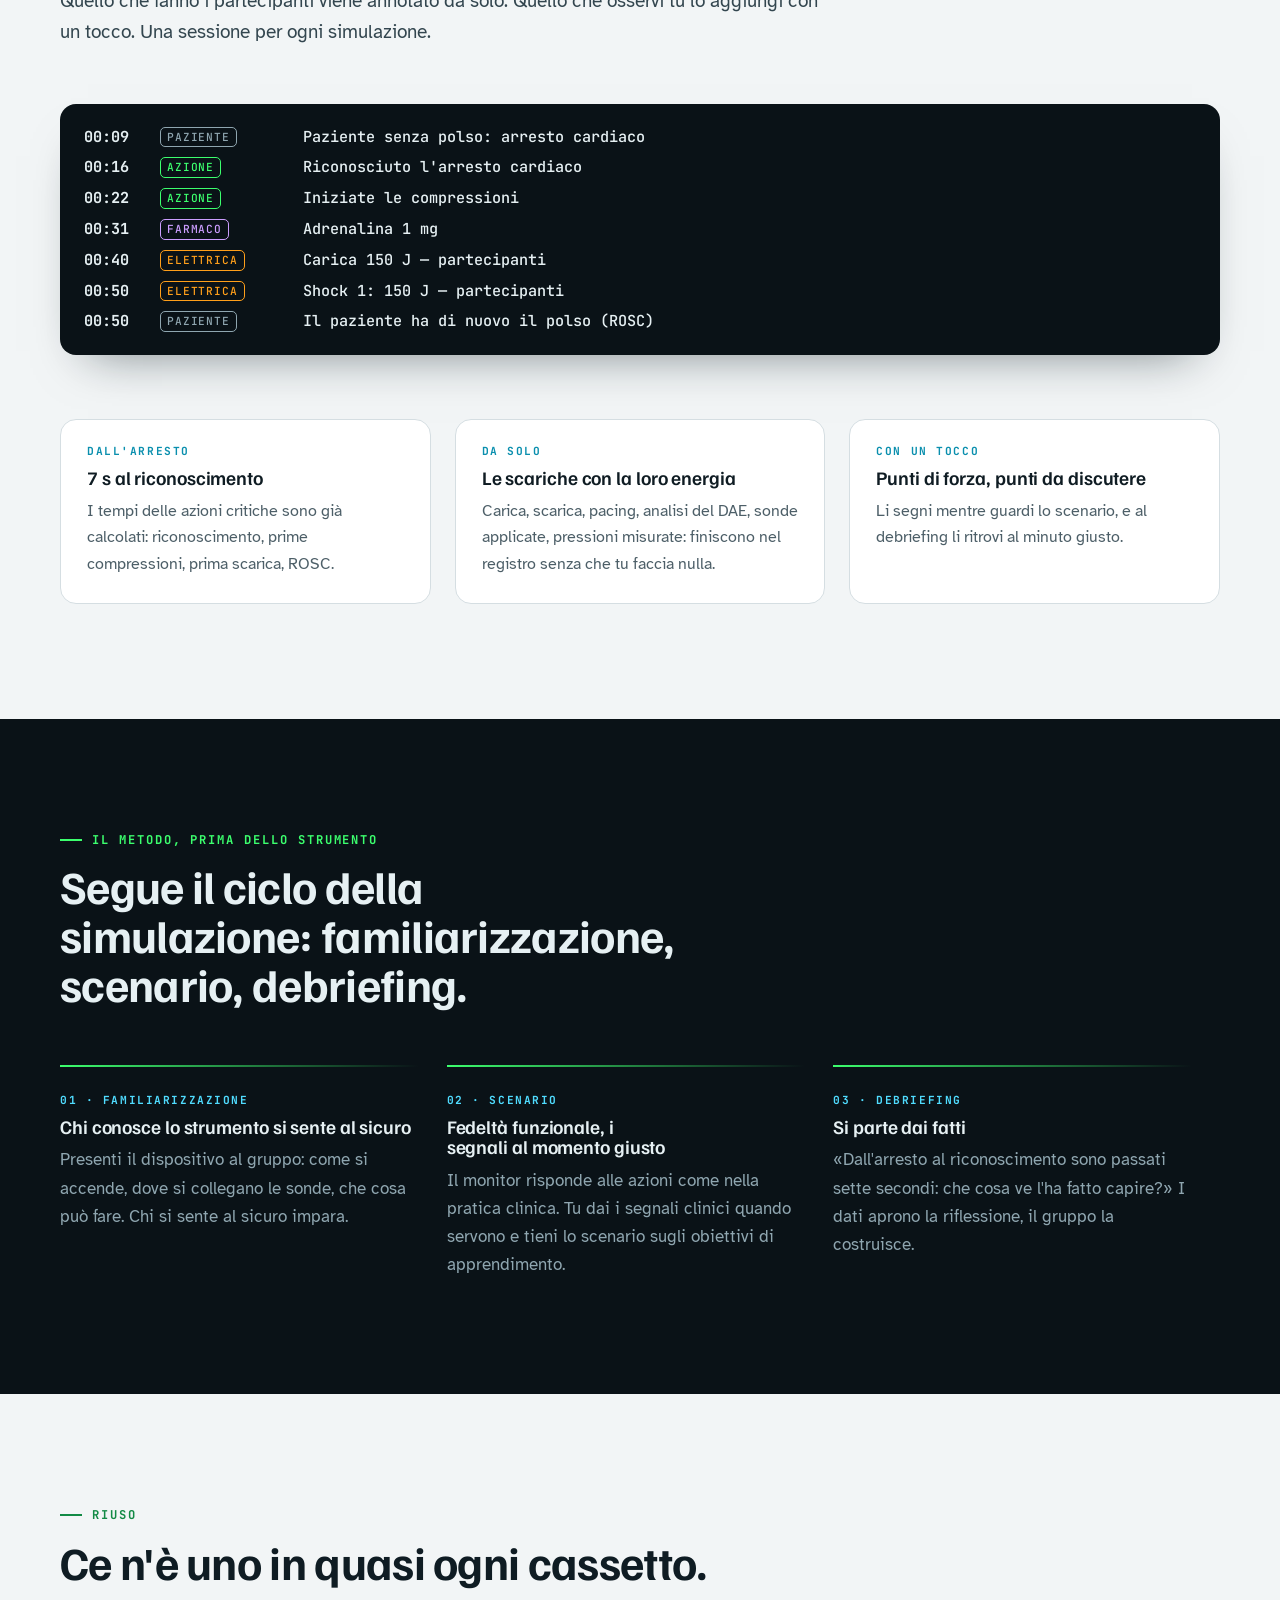
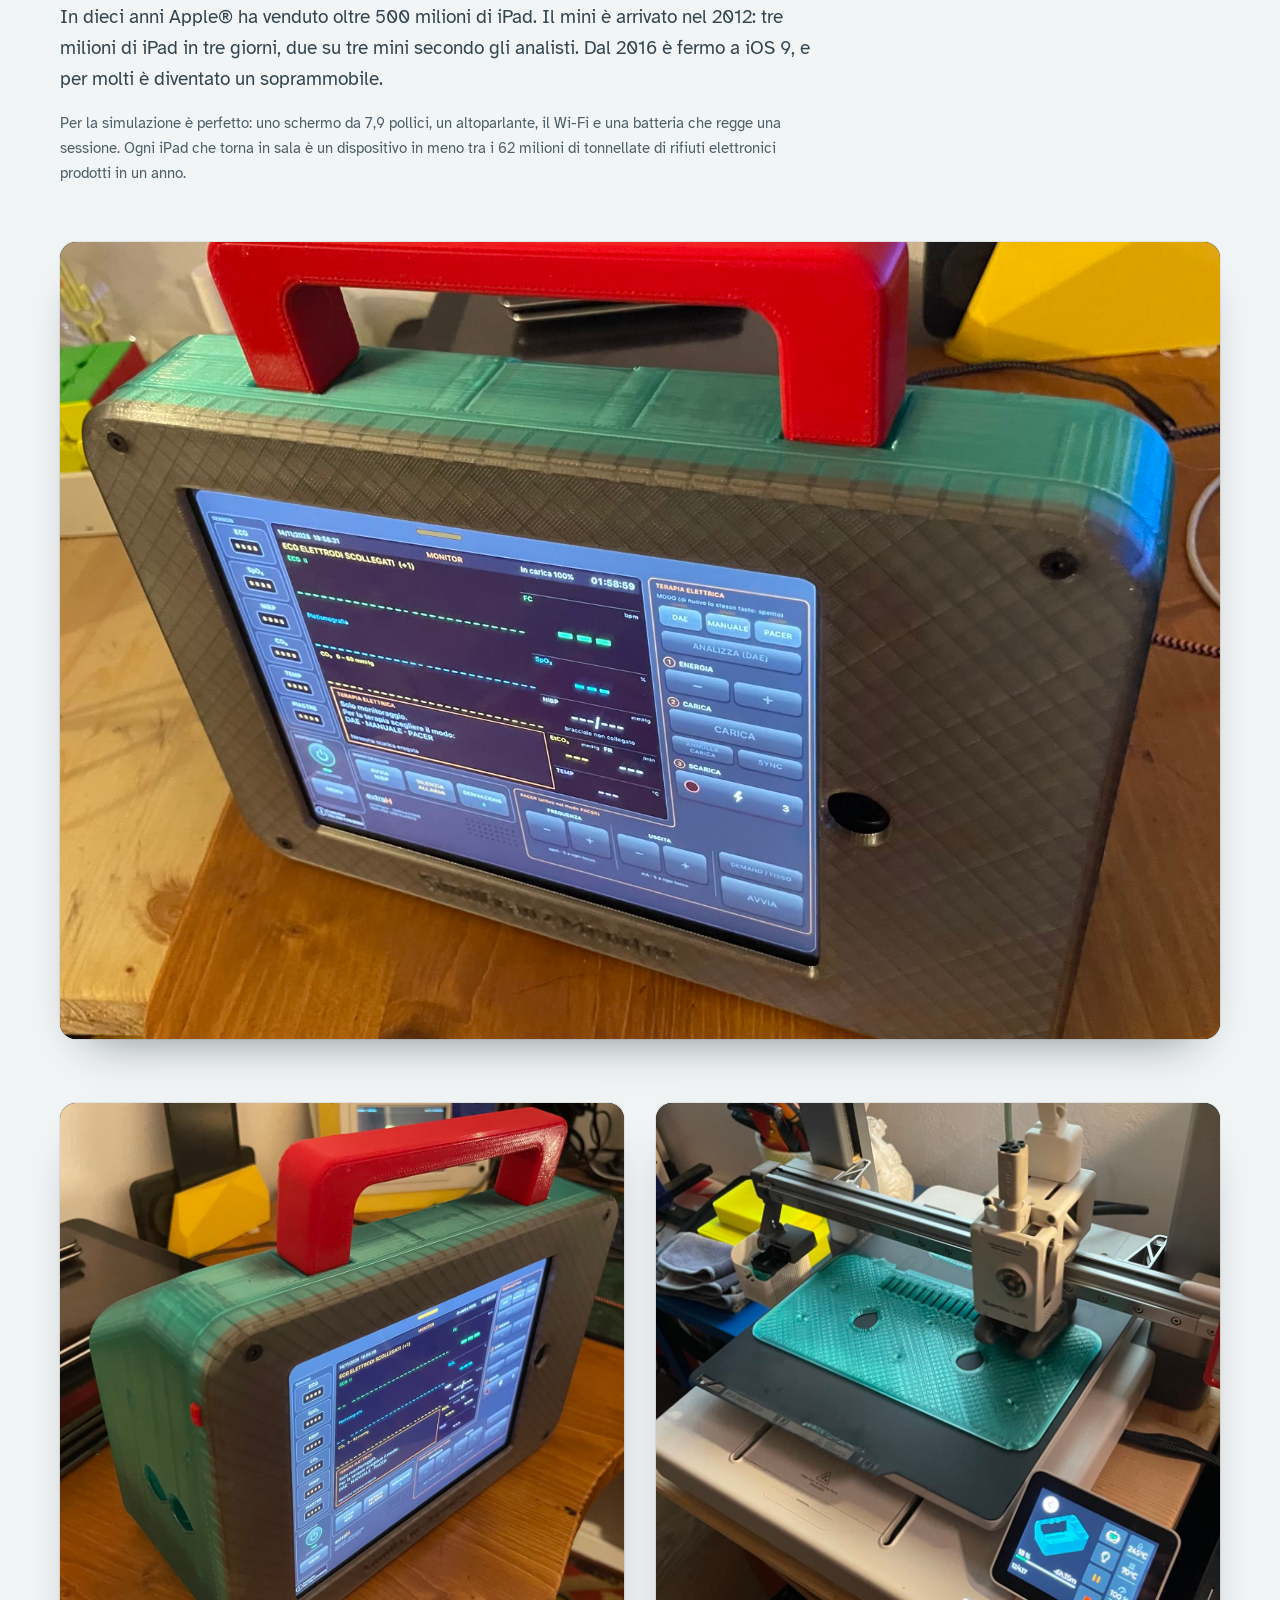
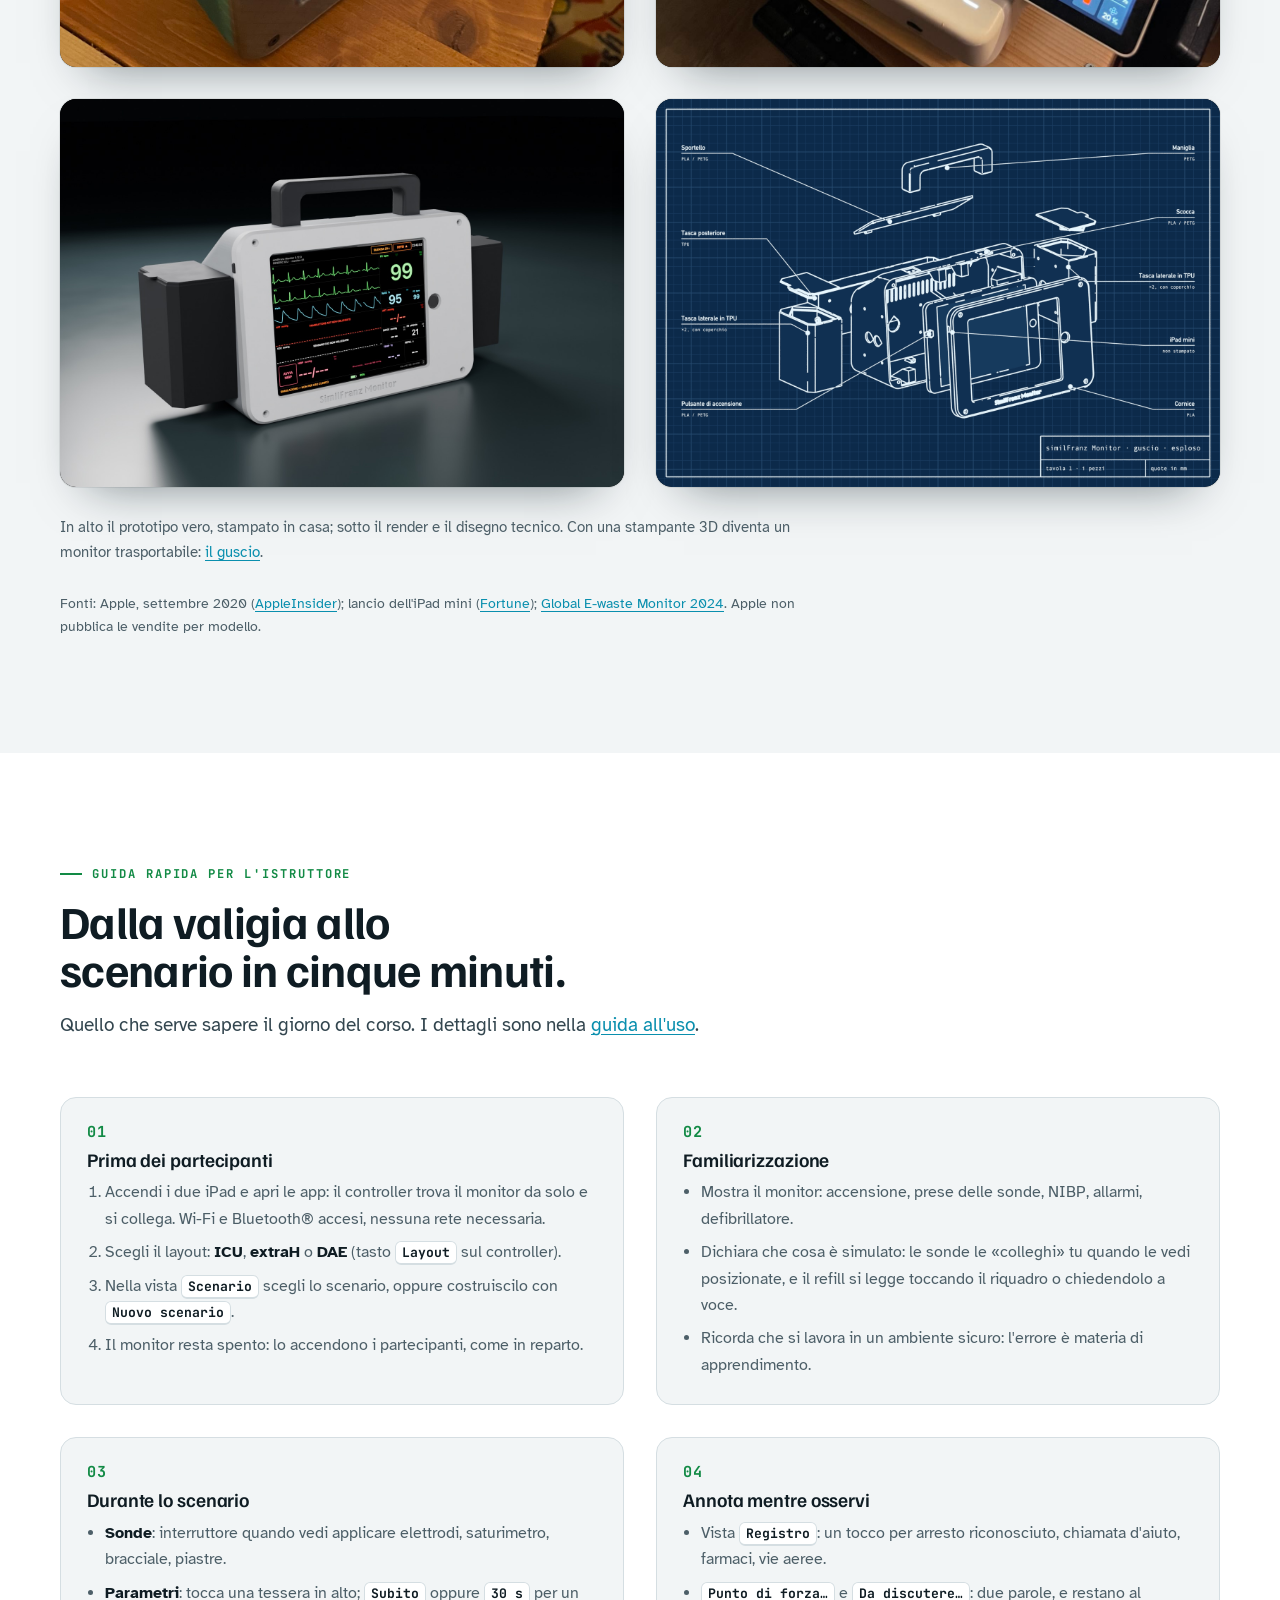
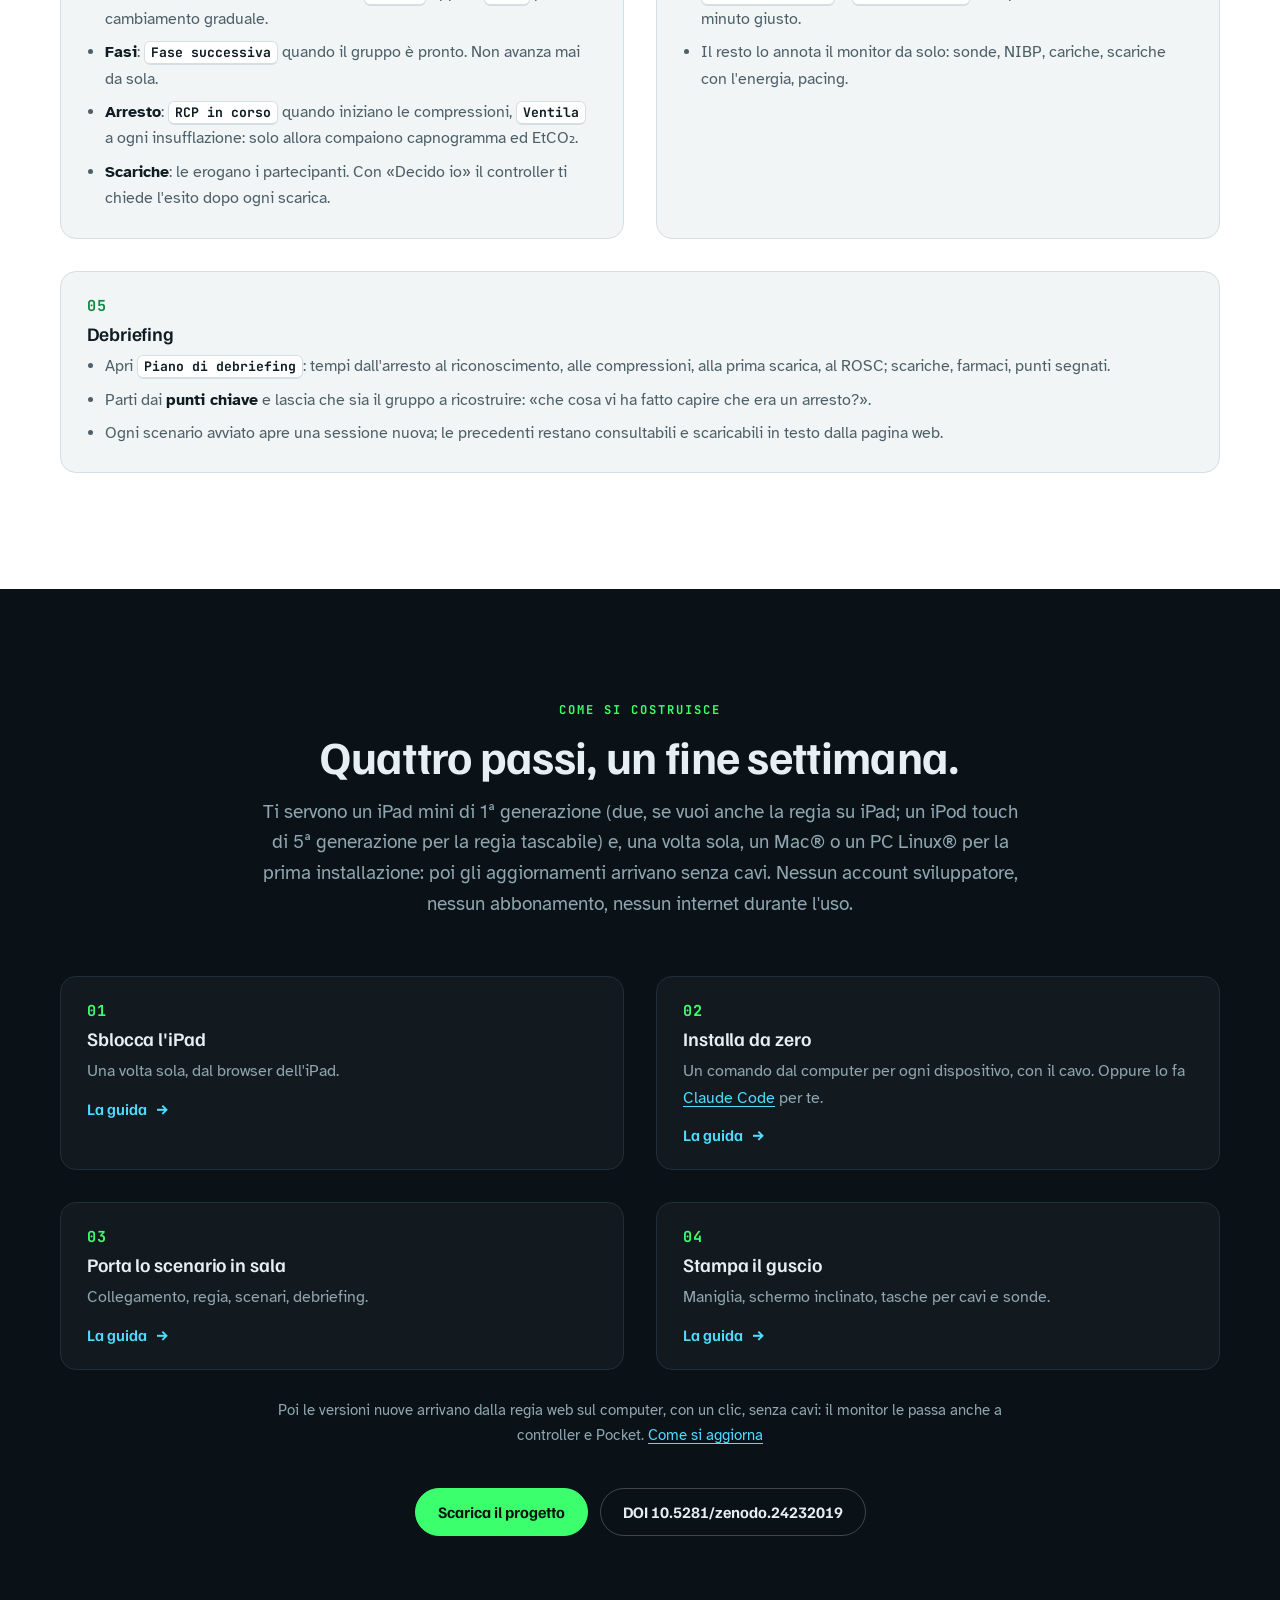
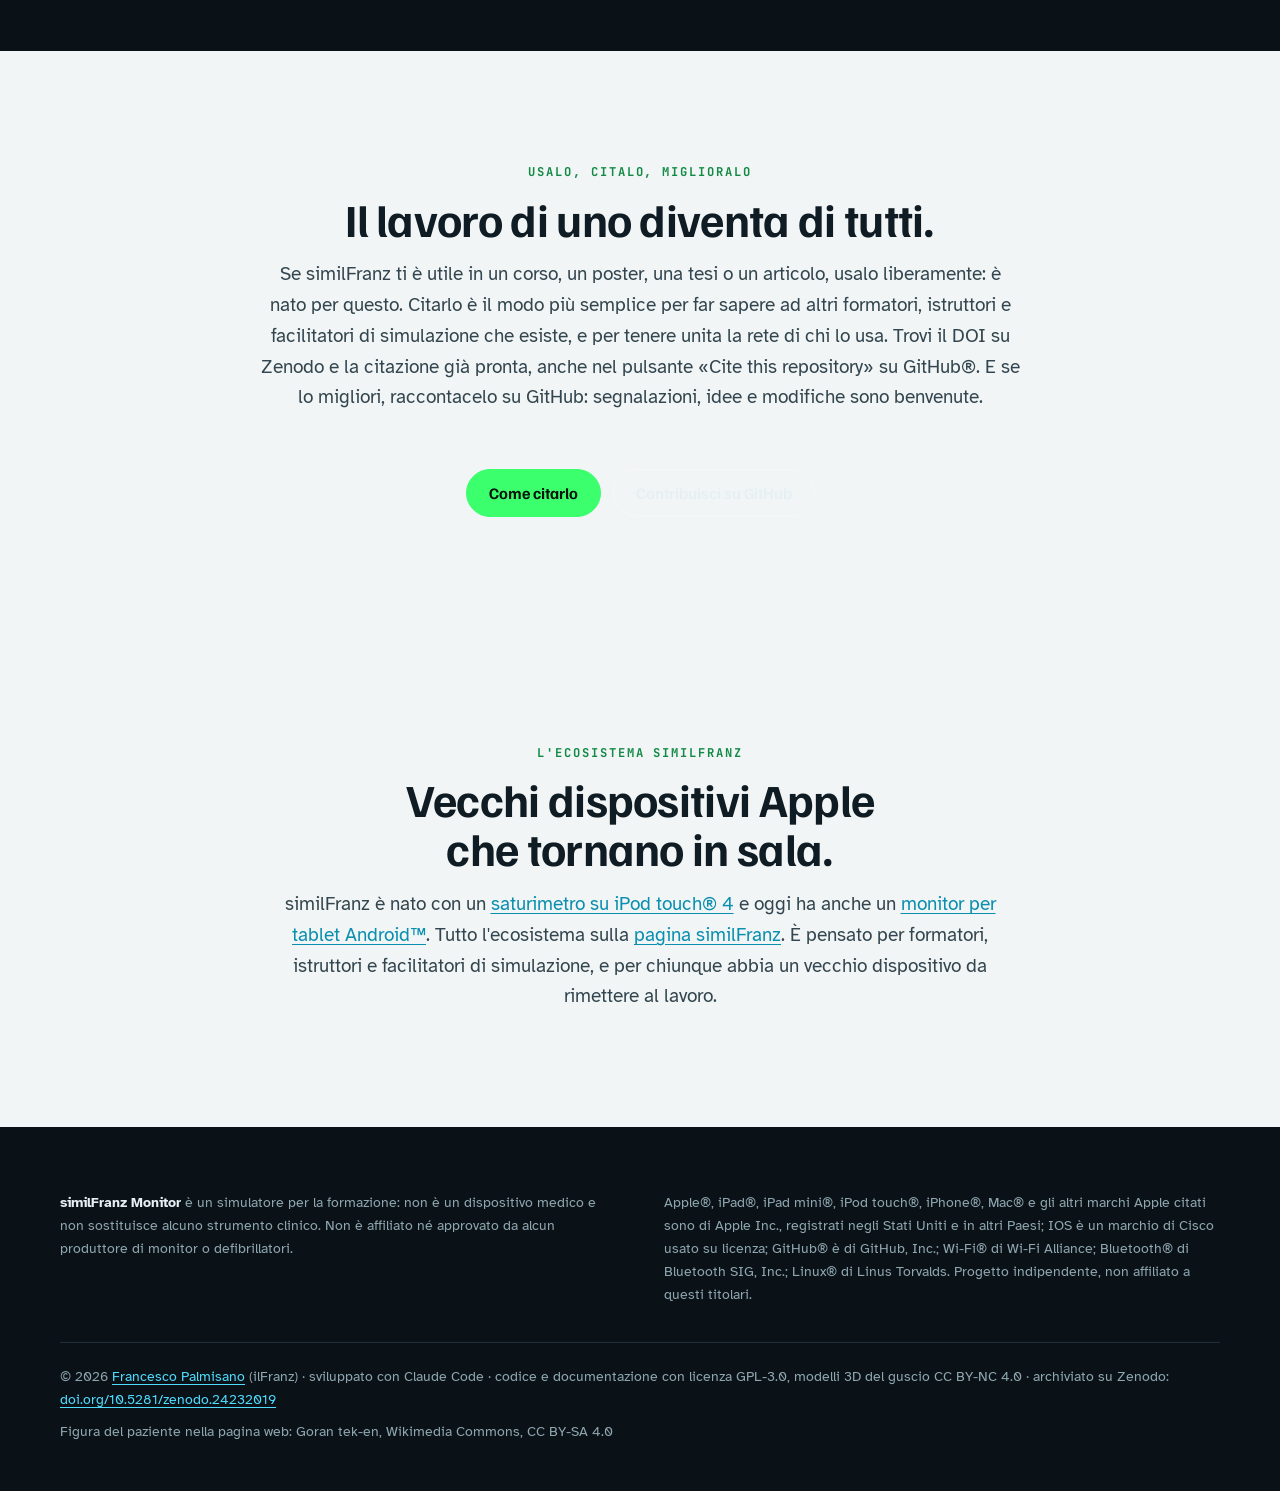
==== commit 7bbdd016: "«Usalo, citalo, miglioralo»: invito a citare e a contribuire su GitHub Co-Authored-By: Claude Opus 5" ====
--- a/docs/index.html
+++ b/docs/index.html
@@ -505,6 +505,21 @@
   </div>
 </section>
 
+<!-- ================= USALO, CITALO, MIGLIORALO ================= -->
+<section class="band" id="cita">
+  <div class="container">
+    <div class="head center">
+      <span class="eyebrow">Usalo, citalo, miglioralo</span>
+      <h2>Il lavoro di uno diventa di tutti.</h2>
+      <p class="lead">Se similFranz ti è utile in un corso, un poster, una tesi o un articolo, usalo liberamente: è nato per questo. Citarlo è il modo più semplice per far sapere ad altri formatori, istruttori e facilitatori di simulazione che esiste, e per tenere unita la rete di chi lo usa. Trovi il DOI su Zenodo e la citazione già pronta, anche nel pulsante «Cite this repository» su GitHub®. E se lo migliori, raccontacelo su GitHub: segnalazioni, idee e modifiche sono benvenute.</p>
+    </div>
+    <div class="ctas" style="justify-content: center">
+      <a class="btn primary" href="https://github.com/Franz8787/similfranz-monitor#come-citarlo">Come citarlo</a>
+      <a class="btn" href="https://github.com/Franz8787/similfranz-monitor/issues">Contribuisci su GitHub</a>
+    </div>
+  </div>
+</section>
+
 <!-- ================= ECOSISTEMA ================= -->
 <section class="band">
   <div class="container">
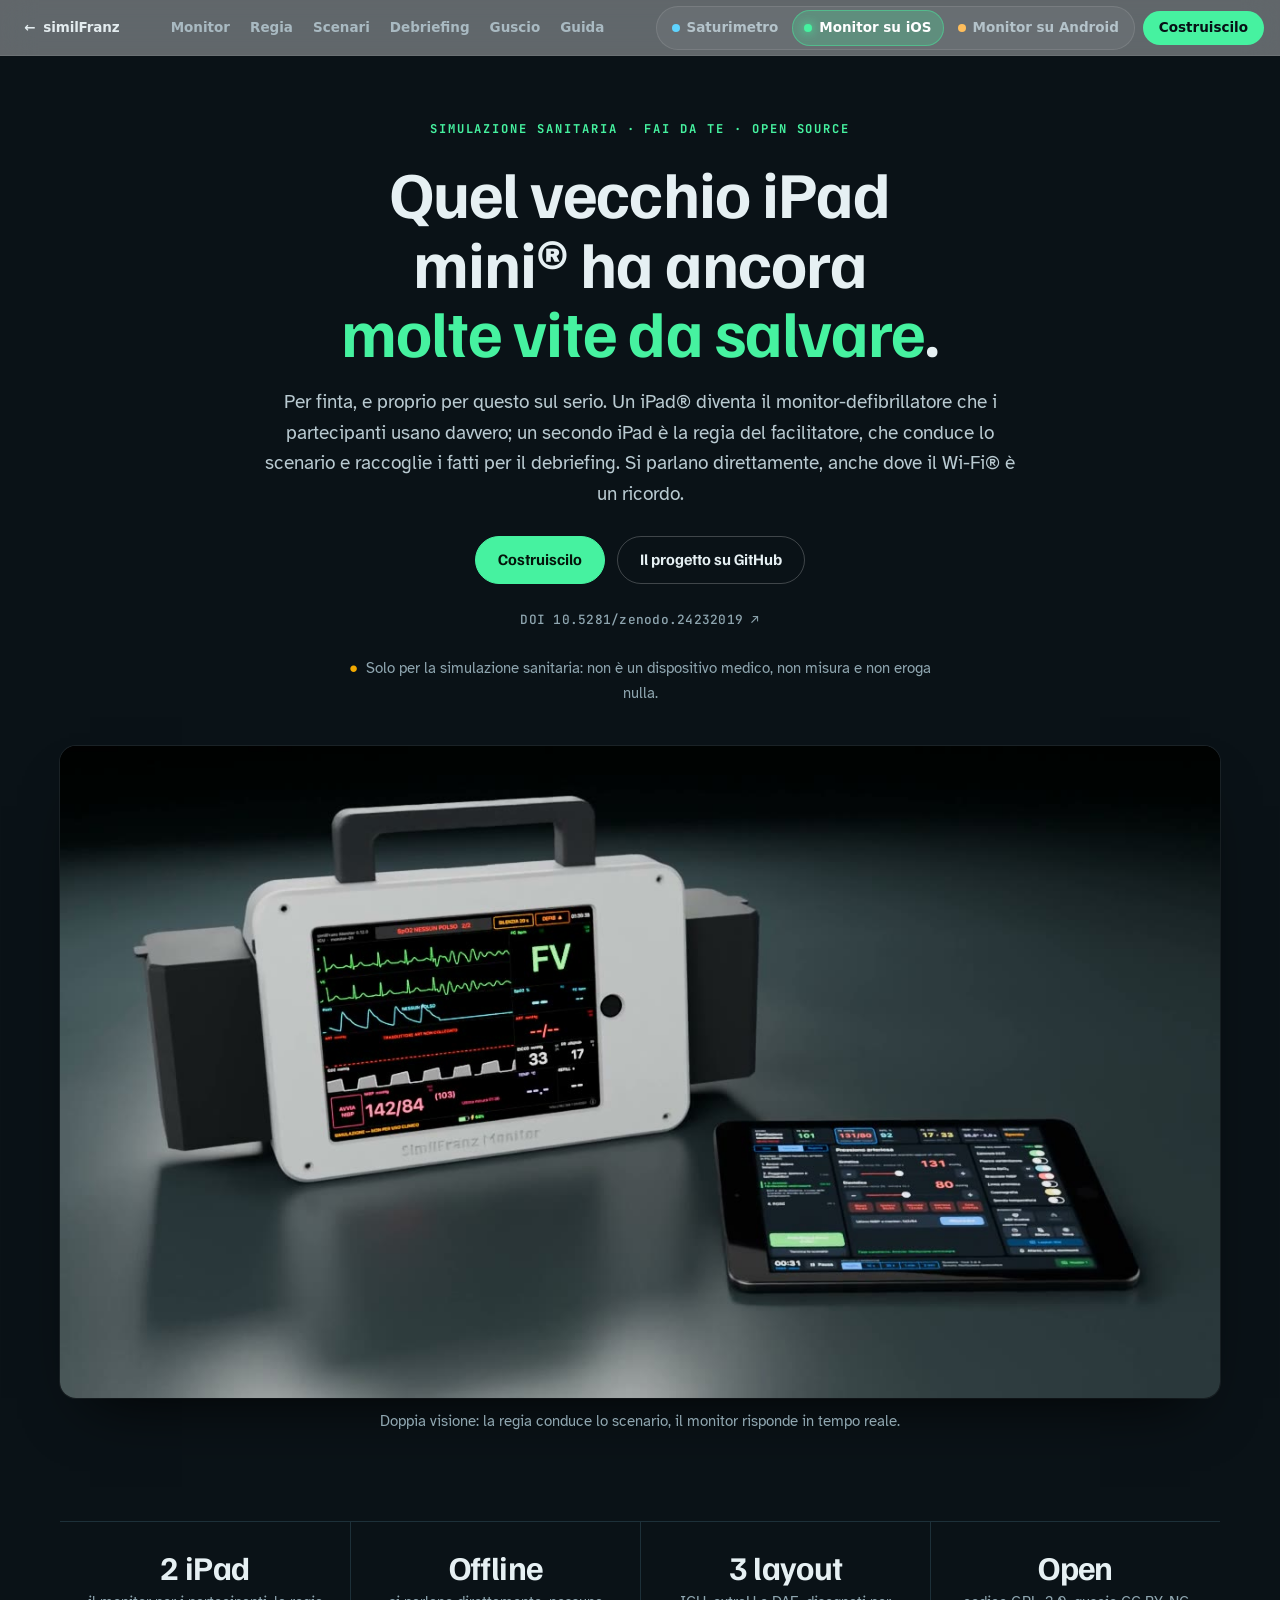
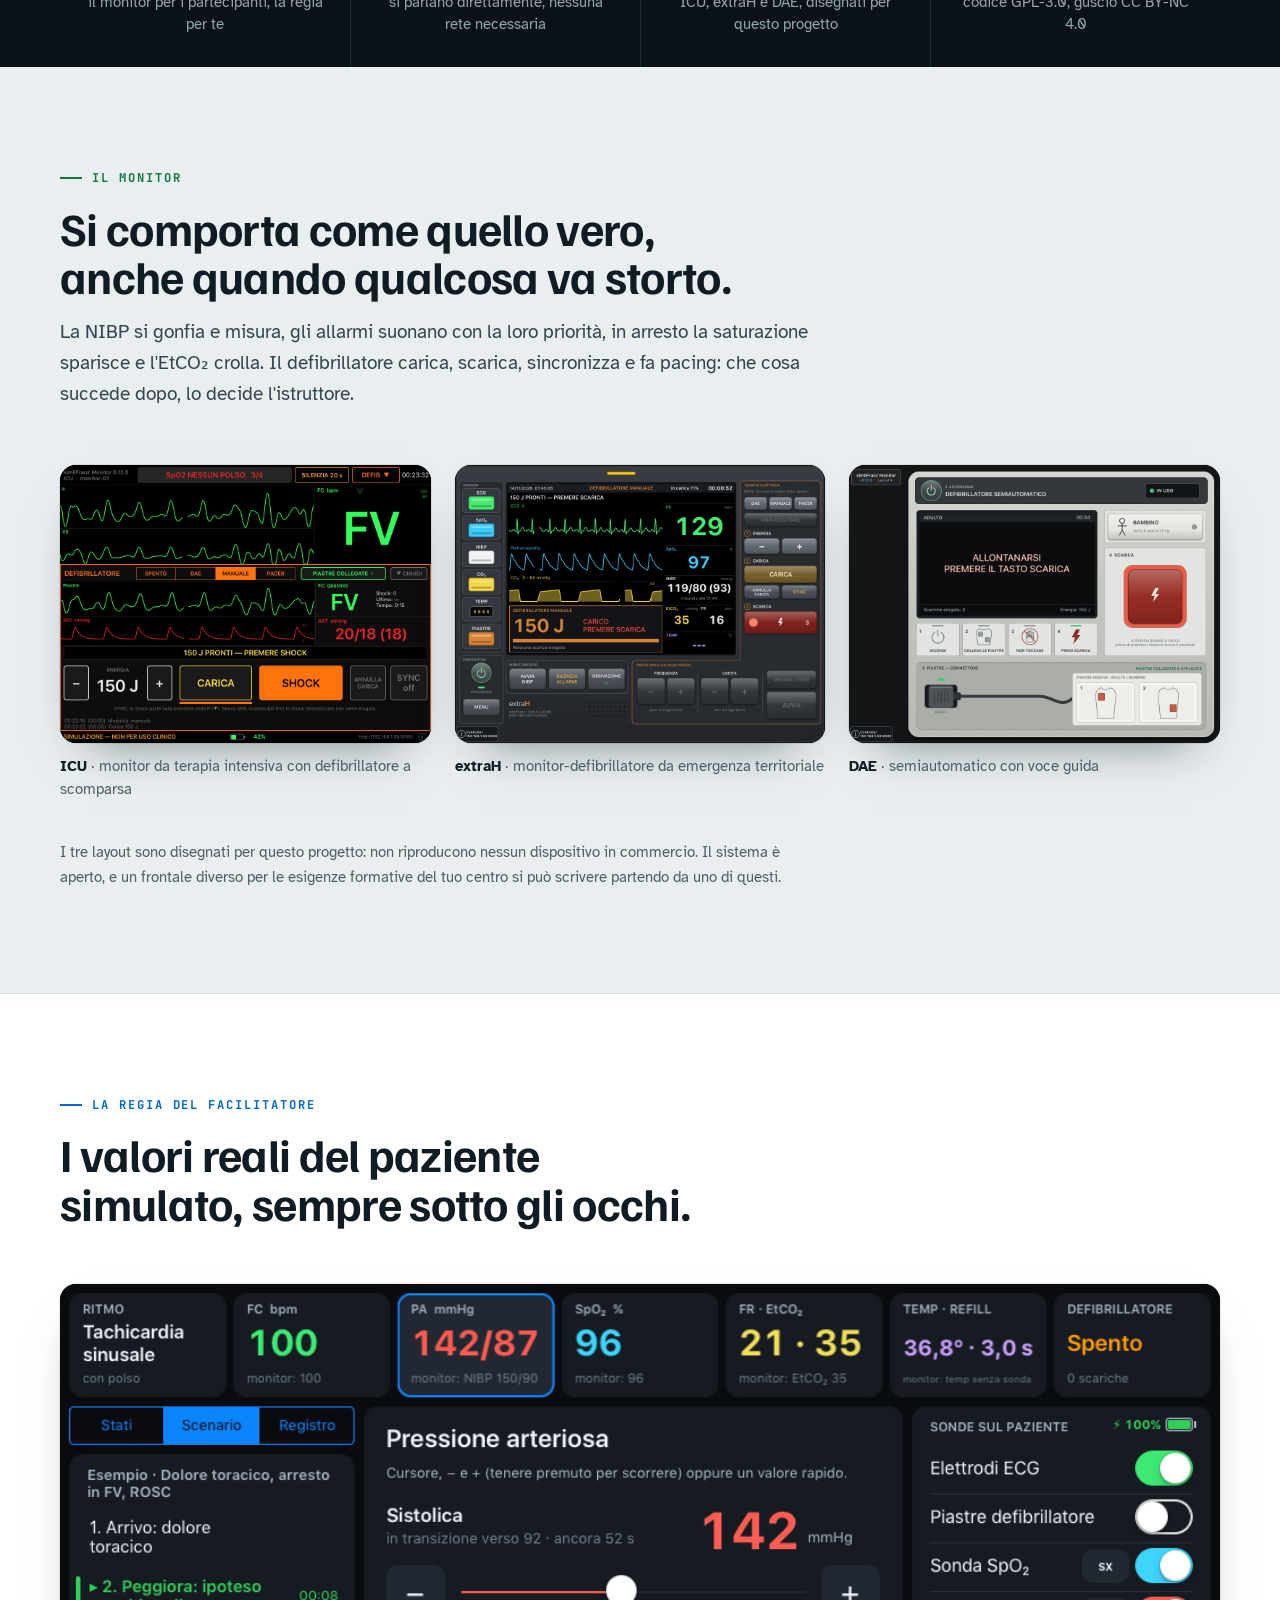
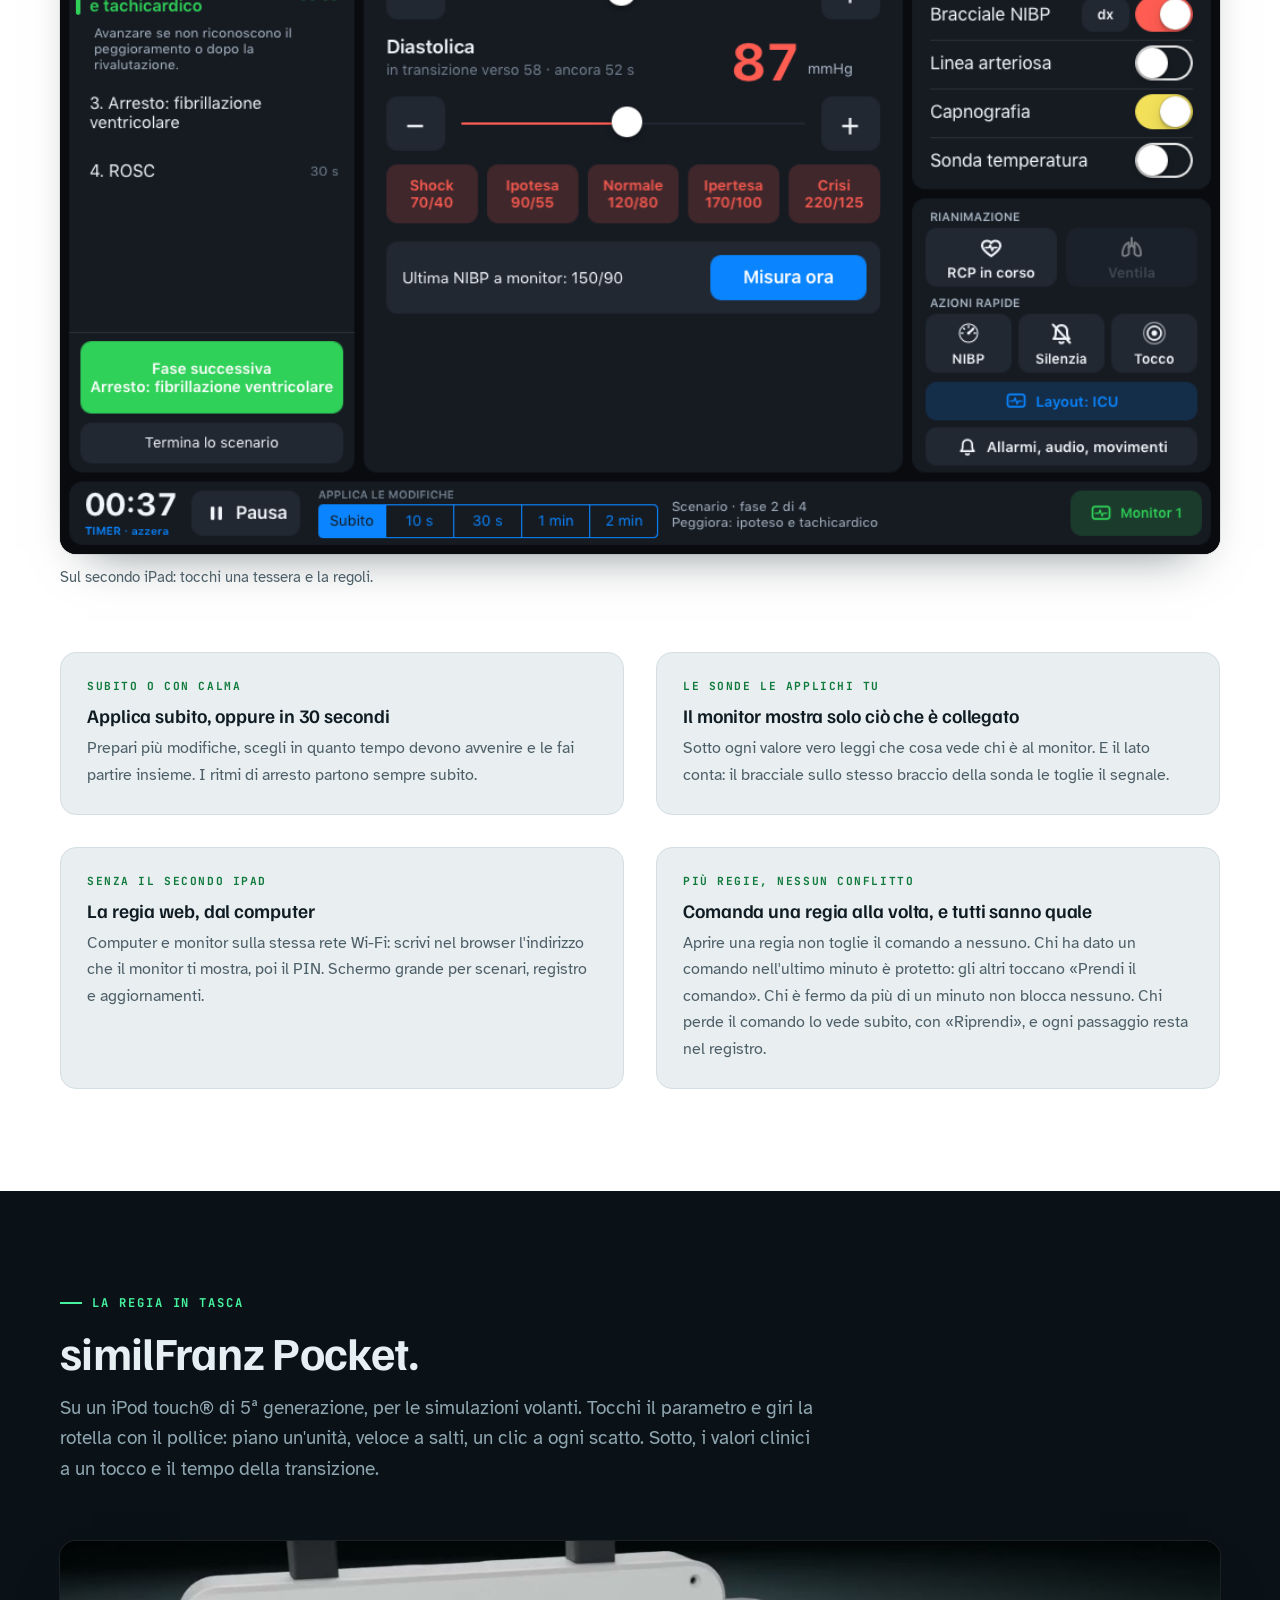
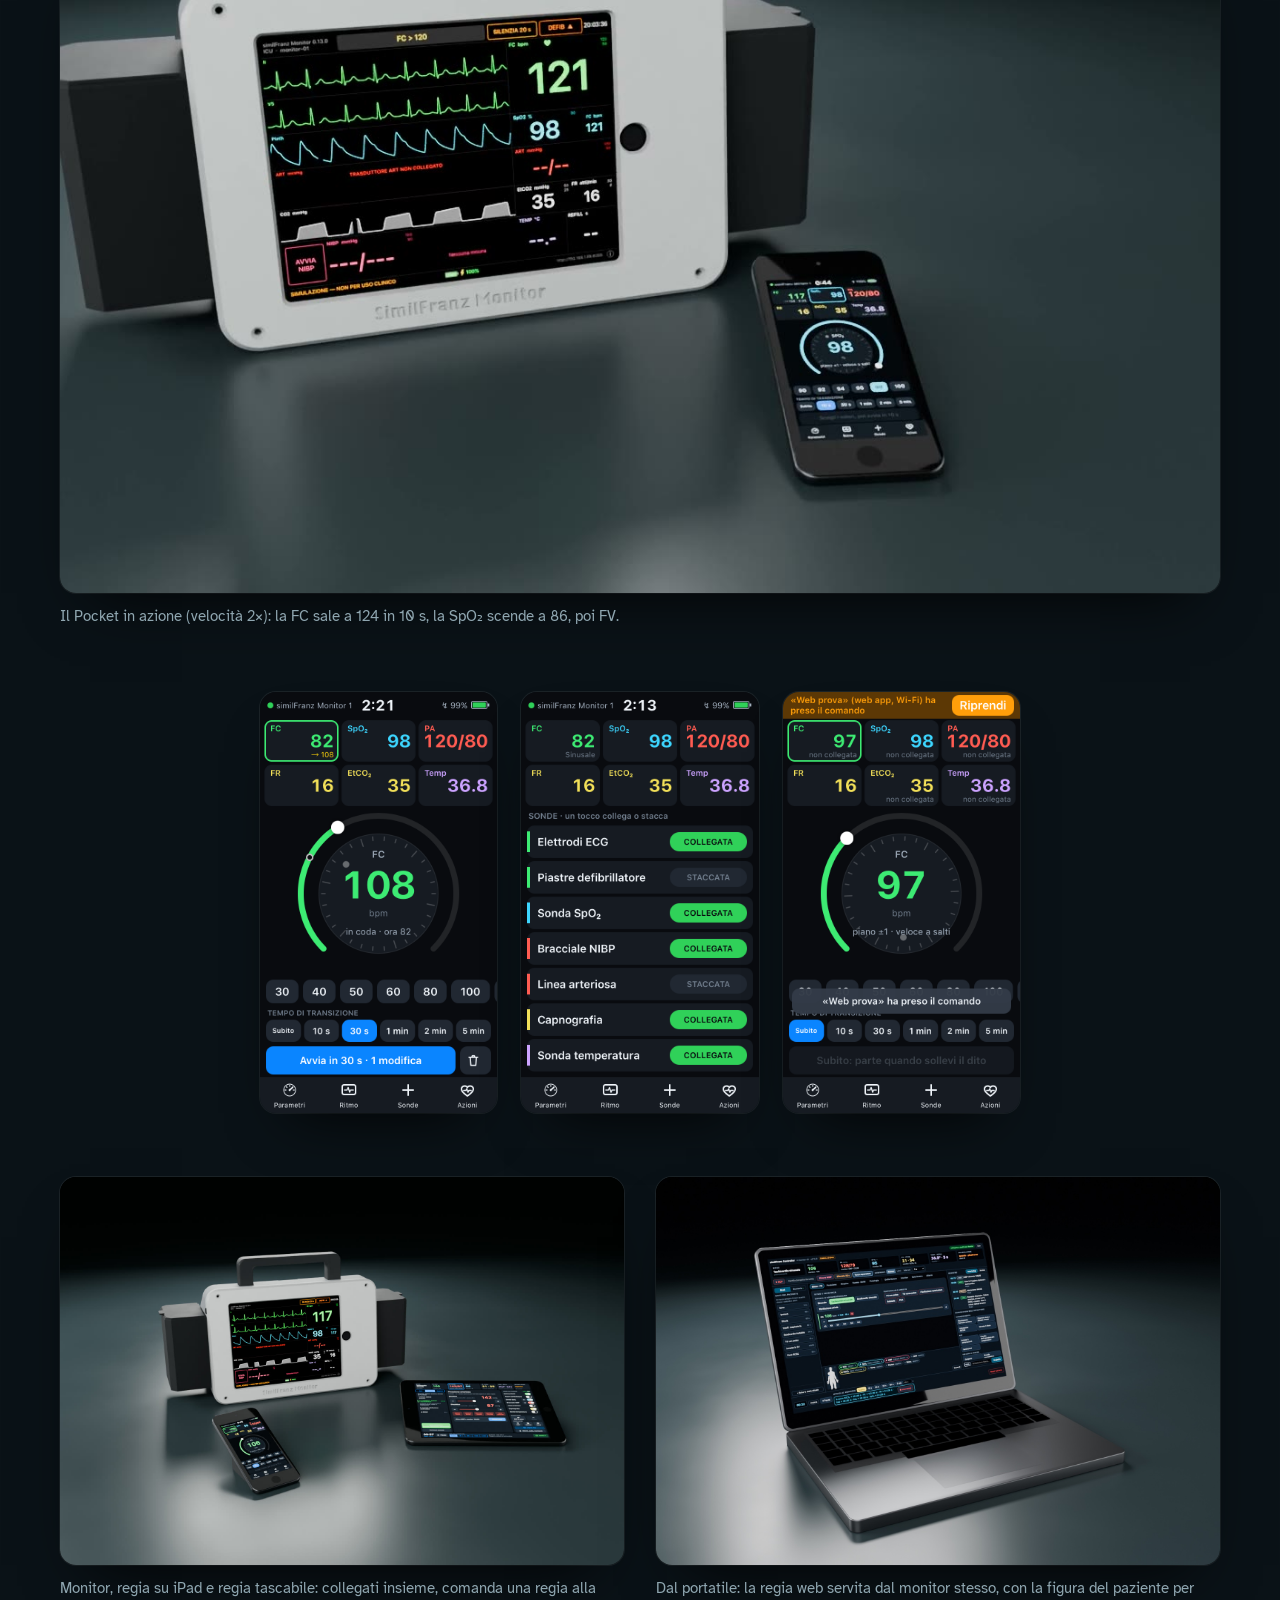
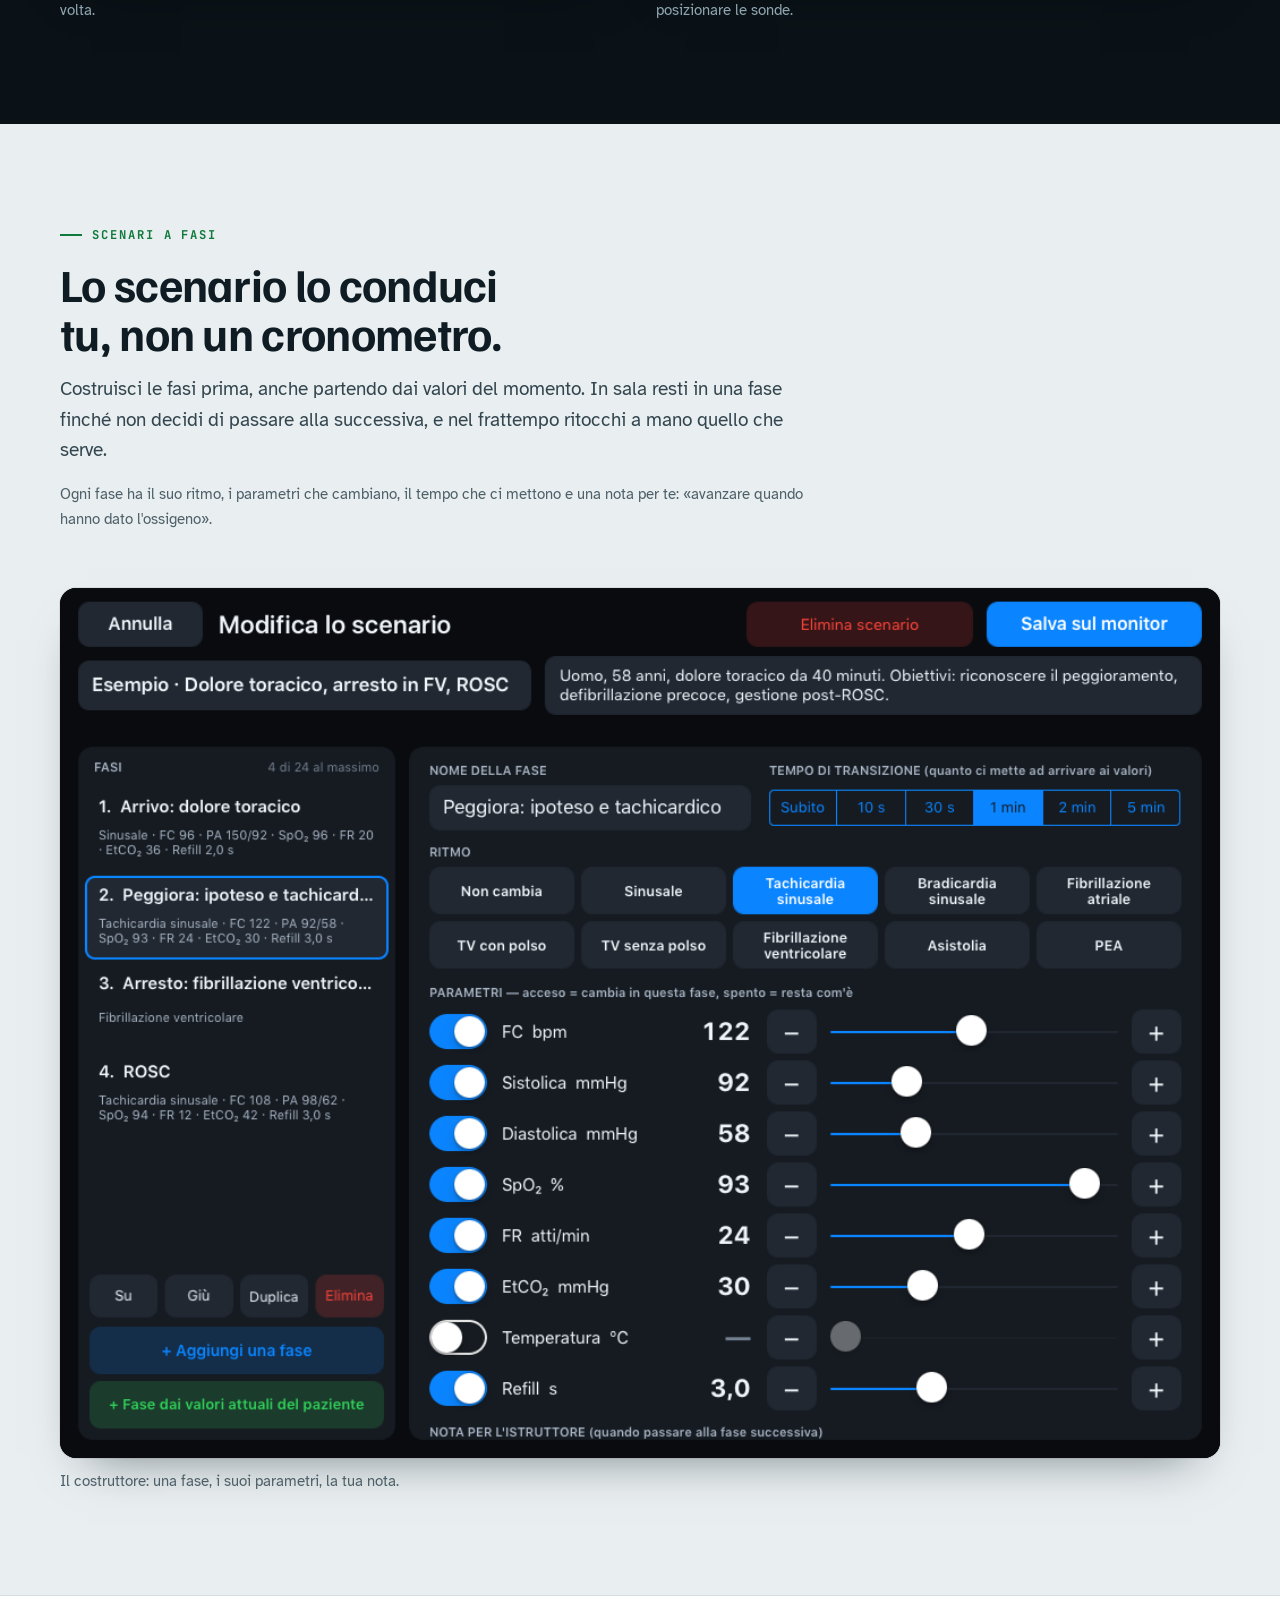
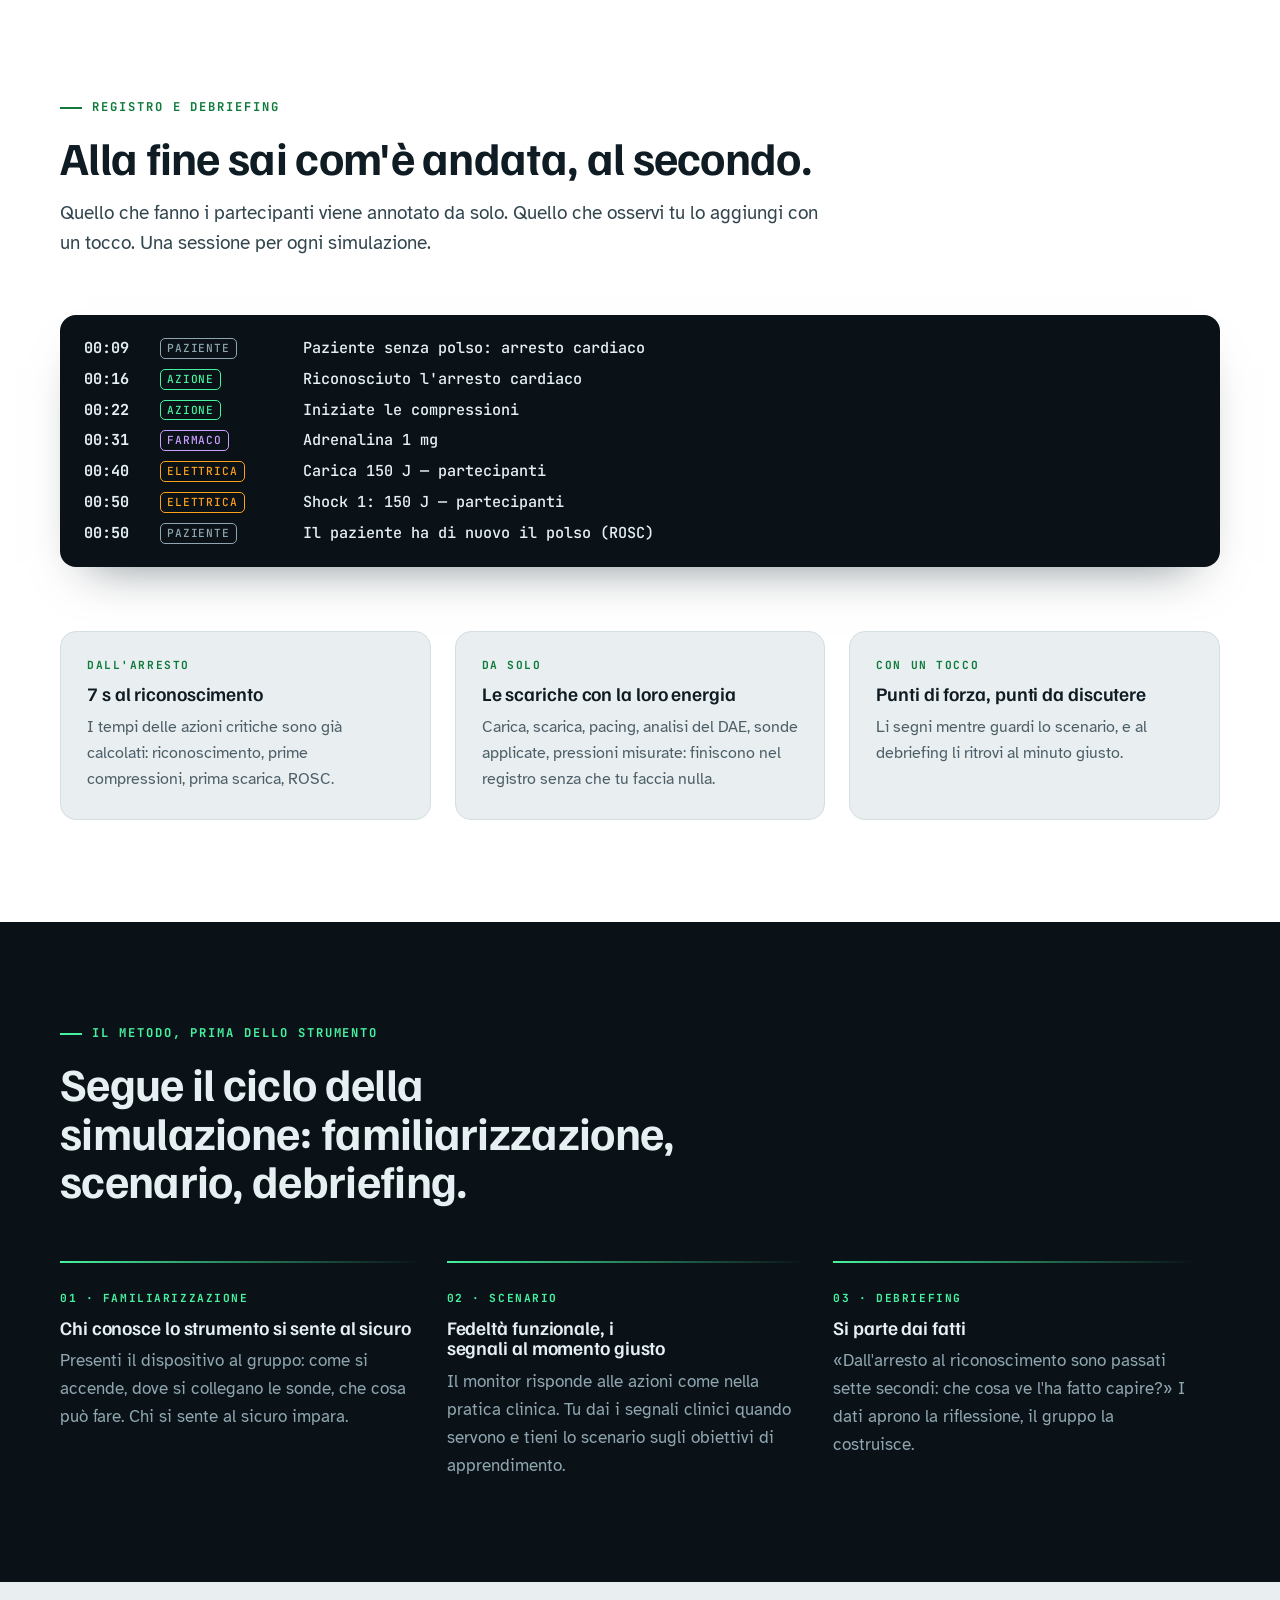
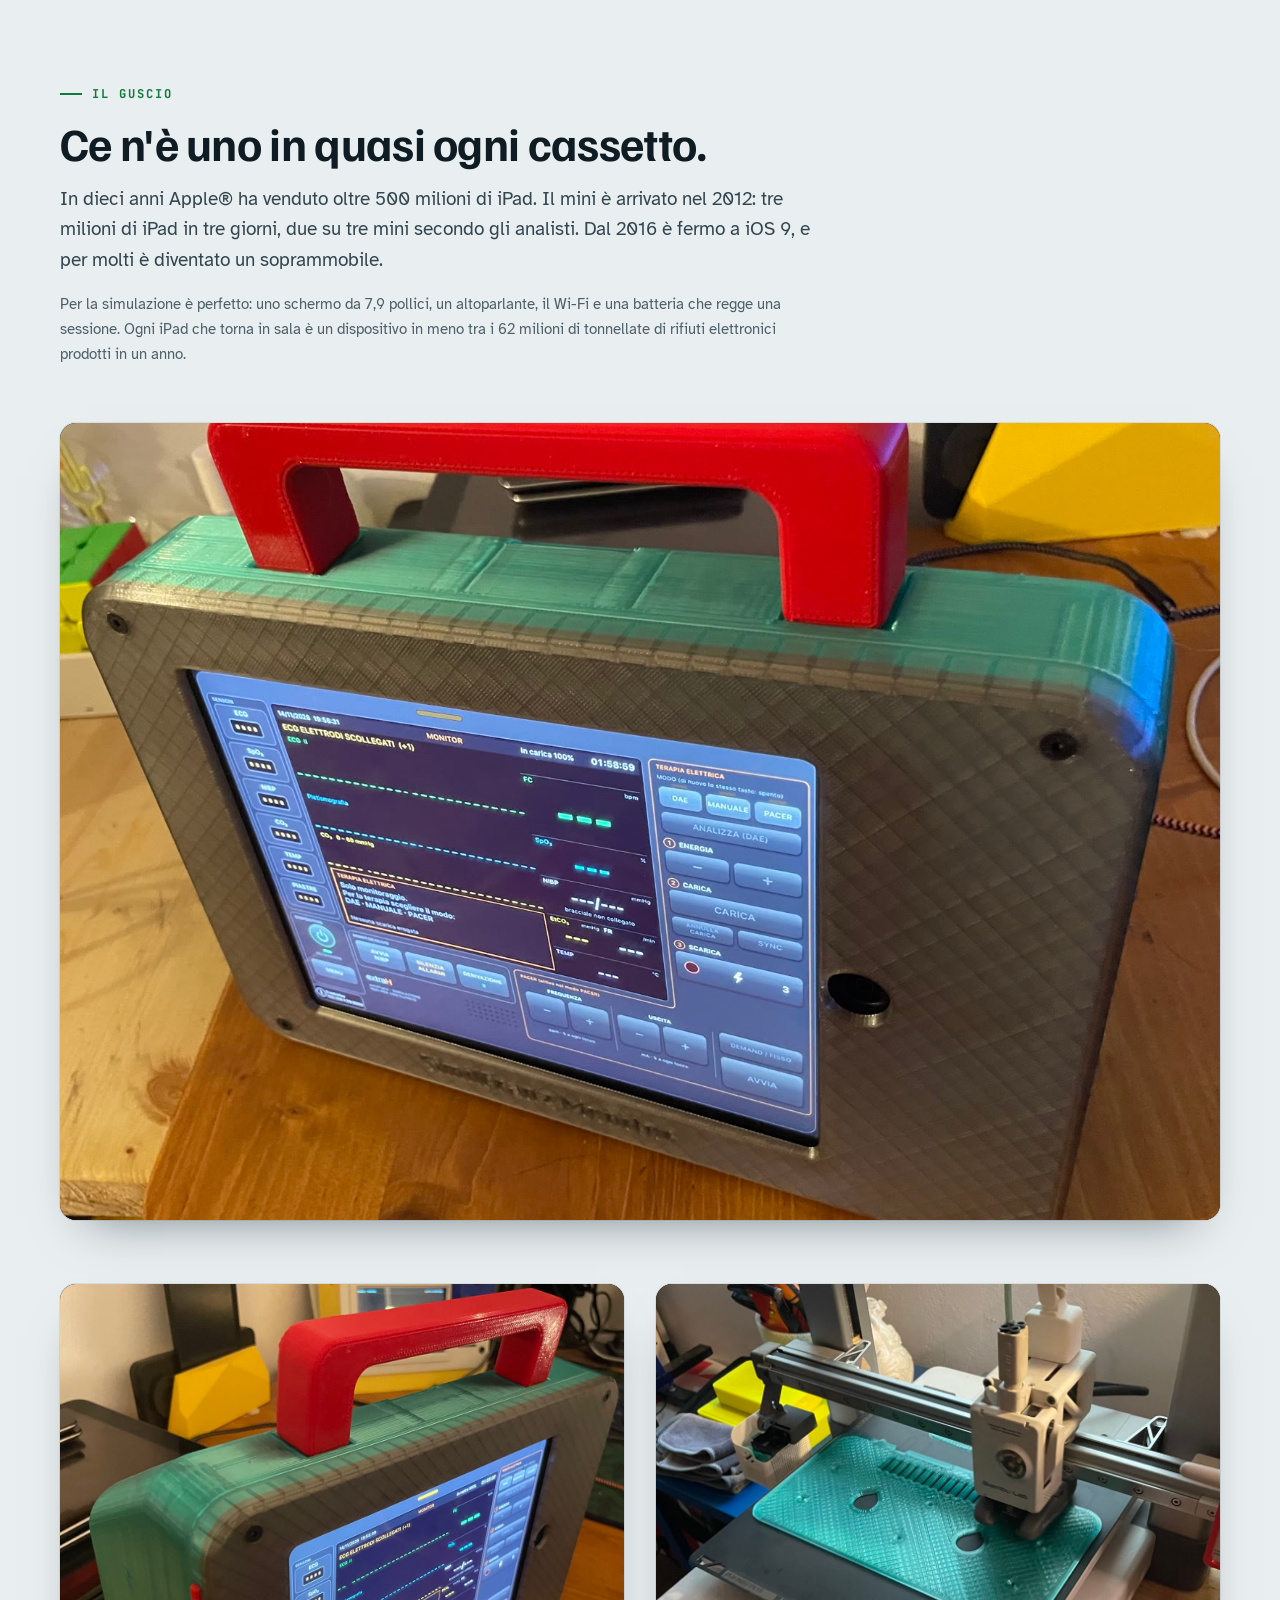
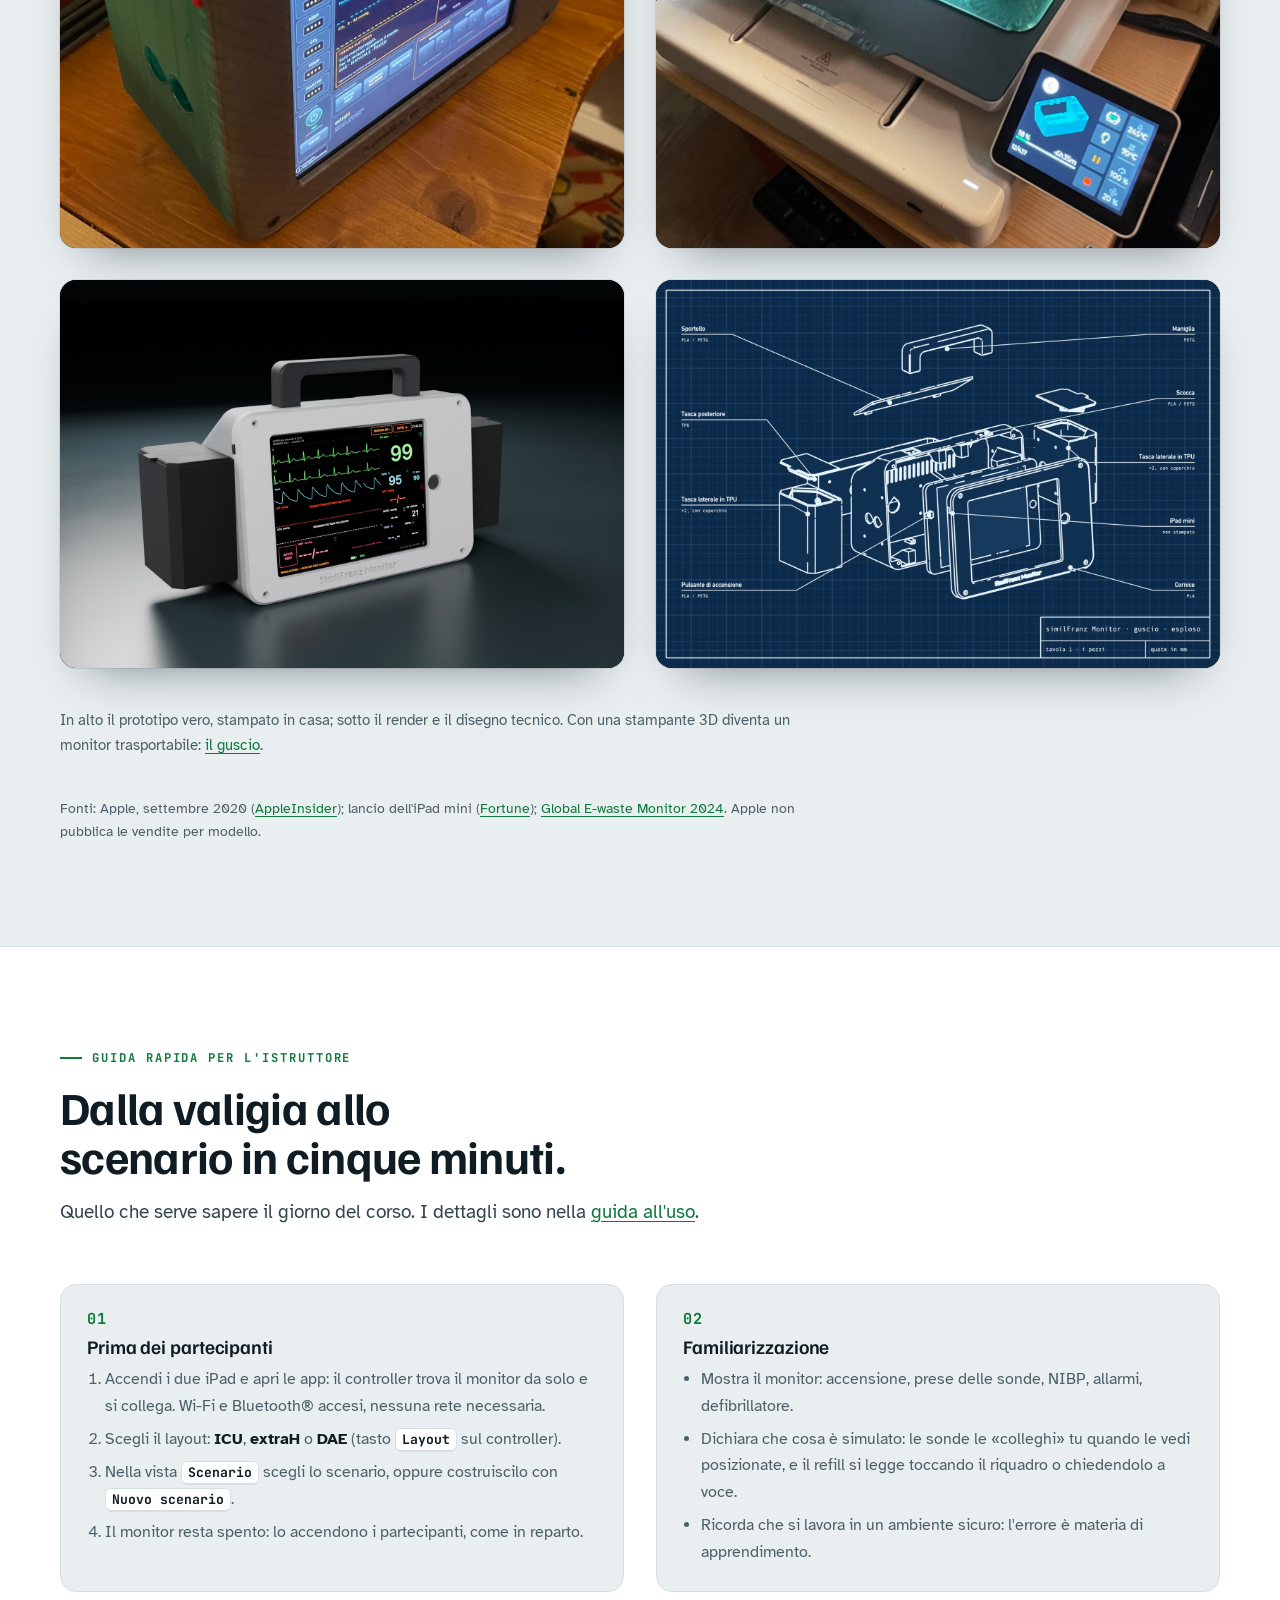
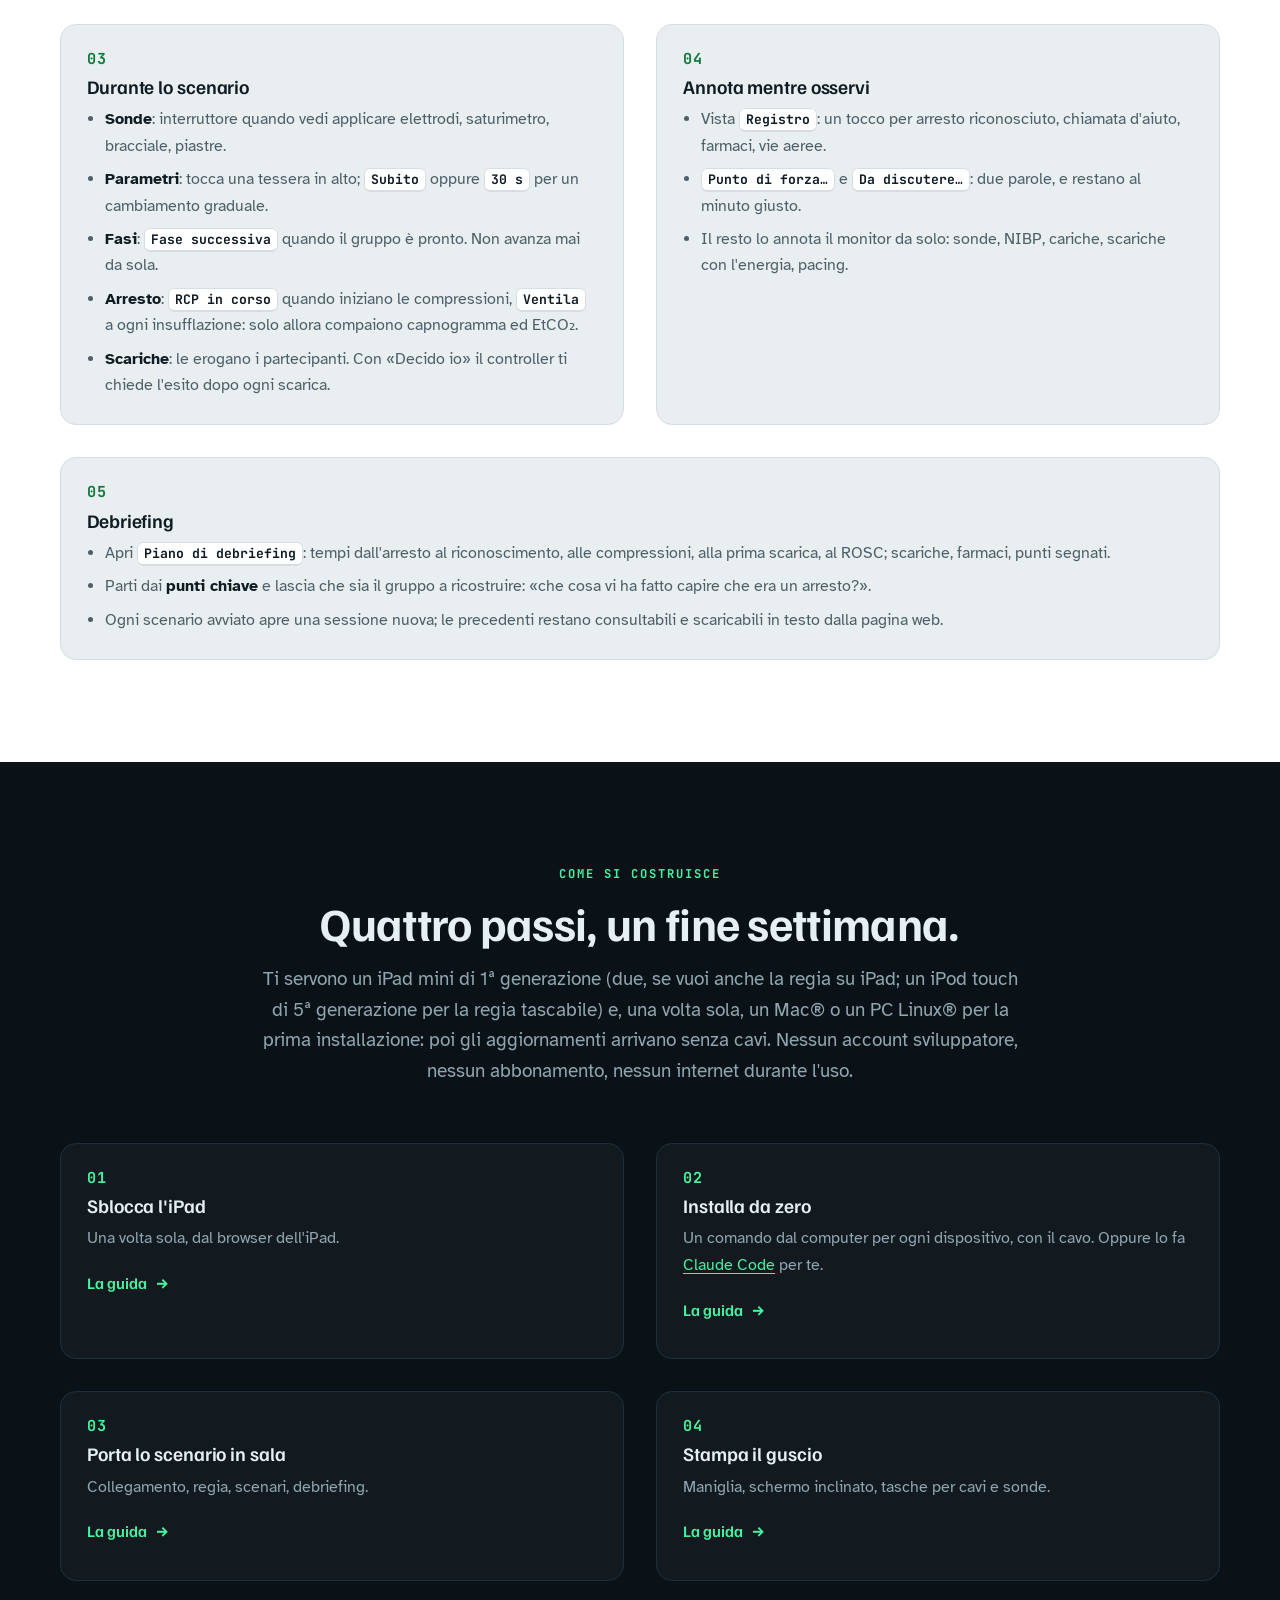
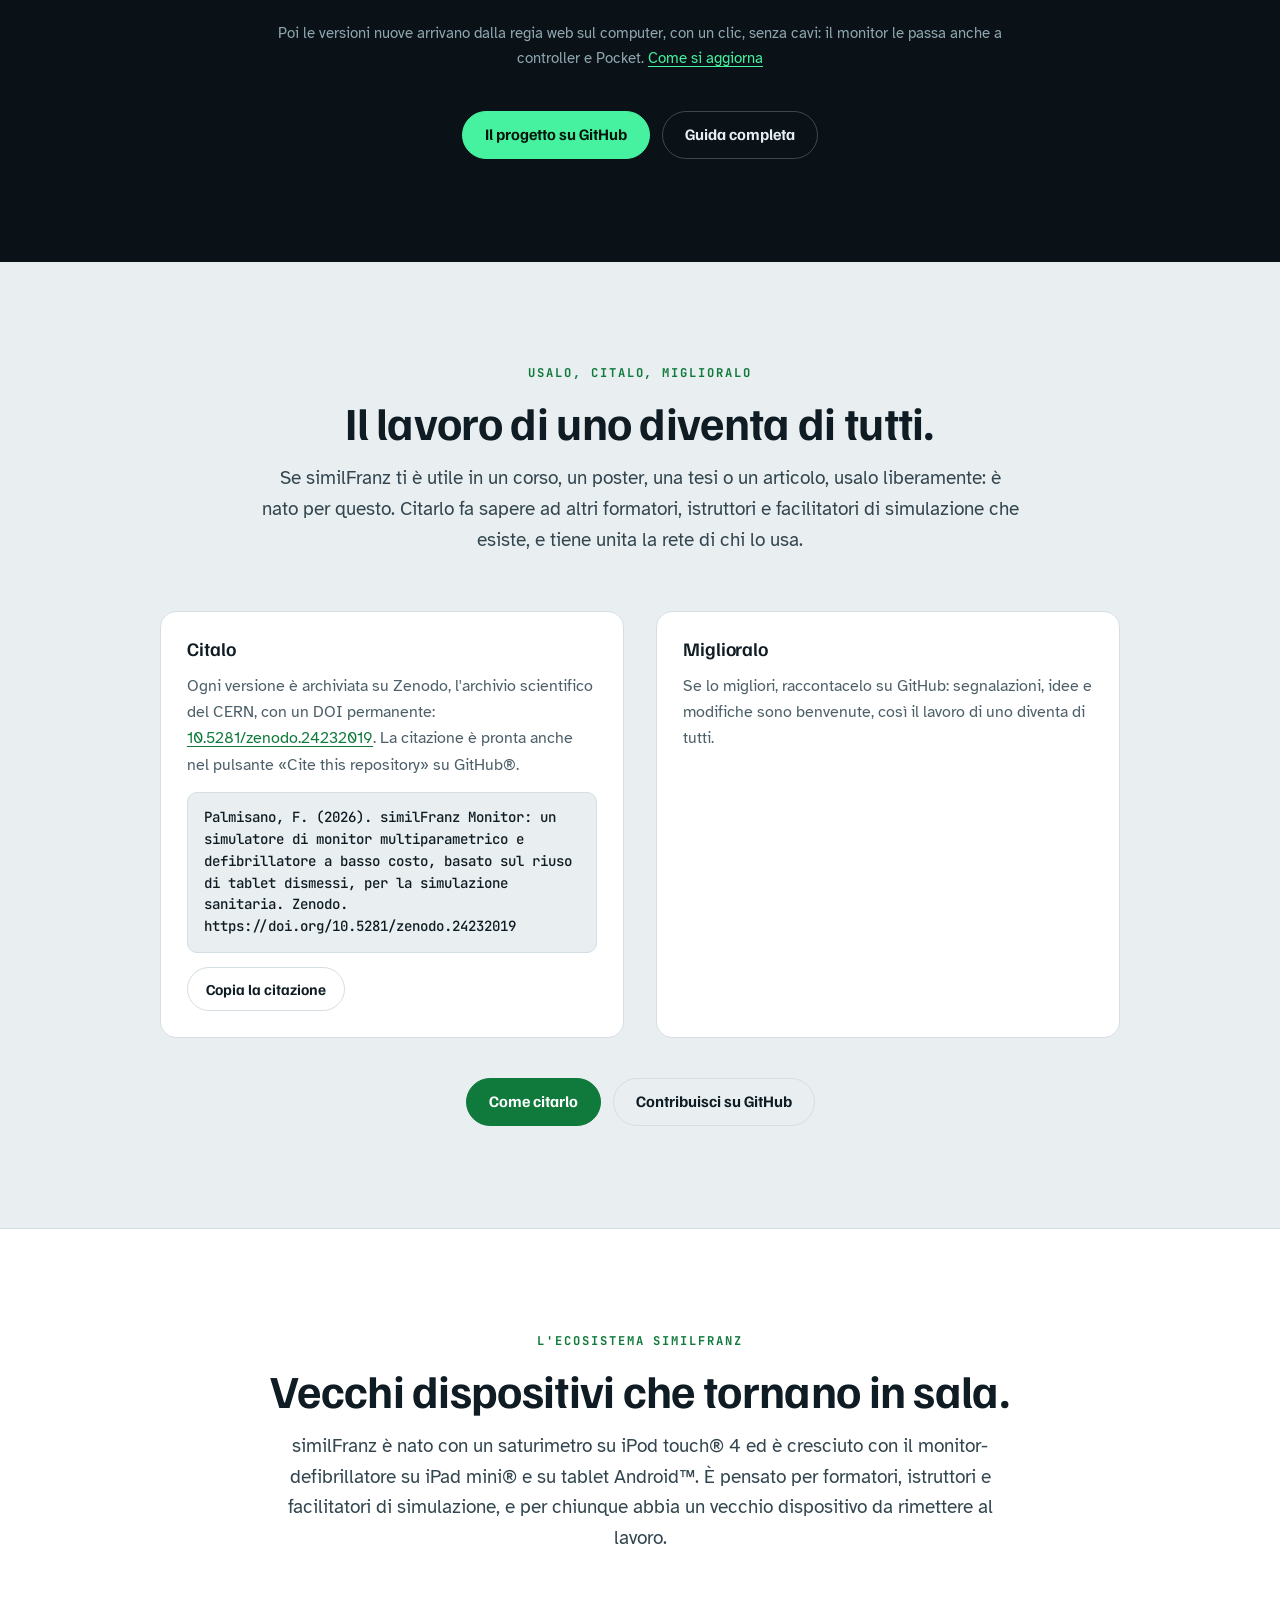
==== commit 596de43b: "Pagina riallineata all'audit UI/UX: una sola CTA «Costruiscilo», stacchi fra le fasce, chiusura comu" ====
--- a/docs/index.html
+++ b/docs/index.html
@@ -14,30 +14,30 @@
    passi numerati. Fasce chiare alternate a fasce «sala» (il nero-blu dello schermo del monitor).
    Accenti del progetto iPad: verde ECG, azzurro SpO2, ambra degli allarmi. */
 :root {
-  --bg: #f2f5f6; --surface: #ffffff; --ink: #0f1c23; --ink-2: #33464f; --muted: #4d5f68; --line: #d5dee2;
+  --bg: #e9eef0; --surface: #ffffff; --ink: #0f1c23; --ink-2: #33464f; --muted: #4d5f68; --line: #d5dee2;
   --room: #0a1217; --room-2: #0e1a20; --room-ink: #e6f0f3; --room-muted: #8fa6b0; --room-line: #1d3039;
-  --ecg: #128a45; --ecg-screen: #3cff6e; --spo2: #0a8fae; --spo2-screen: #50dcff; --co2: #f2e05a; --alarm: #f2a900; --regia: #0a84ff;
+  --ecg: #0f7a3c; --ecg-screen: #46f2a0; --spo2: #087790; --spo2-screen: #50dcff; --co2: #f2e05a; --alarm: #f2a900; --regia: #0068d6;
   --radius: 16px; --max: 1160px; --text: 760px;
+  --acc-s: var(--ecg-screen); --acc-t: var(--ecg); --acc-ink: #04140a;
   --font-display: "Familjen Grotesk", "Helvetica Neue", Arial, sans-serif;
   --font-body: "Atkinson Hyperlegible", "Segoe UI", Arial, sans-serif;
   --font-data: "JetBrains Mono", ui-monospace, Menlo, monospace;
 }
 @media (prefers-color-scheme: dark) {
   :root:not([data-theme="light"]) {
-    --bg: #0a1419; --surface: #0f1d24; --ink: #e3edf0; --ink-2: #c3d2d8; --muted: #9db1ba; --line: #213740;
-    --room: #050b0e; --room-2: #0a161c; --ecg: #3fcf88; --spo2: #45cfea; color-scheme: dark;
+    --bg: #0a1419; --surface: #13242c; --ink: #e3edf0; --ink-2: #c3d2d8; --muted: #9db1ba; --line: #213740;
+    --room: #050b0e; --room-2: #0d1a20; --ecg: #46f2a0; --spo2: #45cfea; --regia: #4da3ff; color-scheme: dark;
   }
 }
 :root[data-theme="dark"] {
-  --bg: #0a1419; --surface: #0f1d24; --ink: #e3edf0; --ink-2: #c3d2d8; --muted: #9db1ba; --line: #213740;
-  --room: #050b0e; --room-2: #0a161c; --ecg: #3fcf88; --spo2: #45cfea; color-scheme: dark;
+  --bg: #0a1419; --surface: #13242c; --ink: #e3edf0; --ink-2: #c3d2d8; --muted: #9db1ba; --line: #213740;
+  --room: #050b0e; --room-2: #0d1a20; --ecg: #46f2a0; --spo2: #45cfea; --regia: #4da3ff; color-scheme: dark;
 }
 *, *::before, *::after { box-sizing: border-box; }
 html { -webkit-text-size-adjust: 100%; scroll-behavior: smooth; }
 @media (prefers-reduced-motion: reduce) { html { scroll-behavior: auto; } }
 body { margin: 0; background: var(--bg); color: var(--ink); font: 400 1.0625rem/1.65 var(--font-body); overflow-x: hidden; }
-a { color: var(--spo2); text-underline-offset: 3px; }
-a:focus-visible { outline: 3px solid var(--spo2); outline-offset: 3px; border-radius: 6px; }
+a { color: var(--ecg); text-underline-offset: 3px; }
 h1, h2, h3 { font-family: var(--font-display); line-height: 1.06; text-wrap: balance; margin: 0; letter-spacing: -0.015em; }
 h1 { font-size: clamp(2.4rem, 5.4vw, 4.1rem); font-weight: 700; }
 h2 { font-size: clamp(1.9rem, 3.6vw, 2.9rem); font-weight: 700; }
@@ -47,7 +47,7 @@
 b { font-weight: 700; }
 
 /* ---------- impalcatura ---------- */
-.band { padding: clamp(64px, 9vw, 120px) max(16px, env(safe-area-inset-left, 0px)); }
+.band { padding: clamp(64px, 8vw, 104px) max(16px, env(safe-area-inset-left, 0px)); }
 .container { max-width: var(--max); margin: 0 auto; }
 .room { background: var(--room); color: var(--room-ink); }
 .room.alt { background: var(--room-2); }
@@ -66,33 +66,18 @@
 .note { font-size: 0.95rem; color: var(--muted); max-width: var(--text); }
 .note.small { font-size: 0.85rem; }
 .room .note { color: var(--room-muted); }
-.room a { color: var(--spo2-screen); }
-.more { font: 600 1rem/1 var(--font-display); text-decoration: none; display: inline-flex; gap: 8px; align-items: center; }
-.more::after { content: "→"; transition: transform .15s; }
-.more:hover::after { transform: translateX(3px); }
-.after { margin-top: 28px; }
-
-/* ---------- pulsanti ---------- */
-.ctas { display: flex; flex-wrap: wrap; gap: 12px; }
-.btn { display: inline-flex; align-items: center; gap: 10px; padding: 15px 22px; border-radius: 999px; font: 700 1rem/1 var(--font-display); text-decoration: none; border: 1.5px solid rgba(255,255,255,.22); color: var(--room-ink); }
-.room a.btn { color: var(--room-ink); }
-.btn.primary, .room a.btn.primary { background: var(--ecg-screen); border-color: var(--ecg-screen); color: #04140a; }
-.btn:hover { transform: translateY(-1px); }
+.room a { color: var(--ecg-screen); }
+
+/* ---------- pulsanti: vedi la grammatica comune in fondo ---------- */
 
 /* ---------- apertura: centrata, video grande sotto ---------- */
-.hero { padding-top: clamp(56px, 8vw, 104px); }
 .hero-copy { display: grid; gap: 26px; justify-items: center; text-align: center; max-width: 880px; margin: 0 auto; }
 .hero .lead { max-width: var(--text); }
 .hero h1 { max-width: 20ch; }
-.hero .eyebrow { flex-wrap: wrap; justify-content: center; line-height: 1.5; }
-.hero .eyebrow::before { display: none; }
 .hero h1 em { font-style: normal; color: var(--ecg-screen); }
 .hero .lead { color: #b9cad1; }
-.hero .ctas { justify-content: center; }
-.safety { font-size: 0.95rem; color: var(--room-muted); max-width: 60ch; }
-.safety::before { content: "●"; color: var(--alarm); margin-right: 8px; }
-.hero .shot { margin-top: clamp(40px, 6vw, 72px); }
-.hero .shot figcaption { text-align: center; }
+.hero .shot { margin-top: 40px; }
+.hero .shot figcaption { text-align: center; margin-inline: auto; }
 
 /* ---------- immagini: un solo trattamento ---------- */
 .shot { margin: 0; display: grid; gap: 12px; align-content: start; }
@@ -123,18 +108,16 @@
 .room .card { background: rgba(255,255,255,.035); border-color: var(--room-line); }
 .card p { color: var(--muted); font-size: 1rem; }
 .room .card p { color: var(--room-muted); }
-.tag { font: 700 0.7rem/1 var(--font-data); letter-spacing: 0.14em; text-transform: uppercase; color: var(--spo2); }
-.room .tag { color: var(--spo2-screen); }
+.tag { font: 700 0.7rem/1.4 var(--font-data); letter-spacing: 0.14em; text-transform: uppercase; }
 
 /* passi numerati */
 .steps { counter-reset: s; }
 .steps .card { counter-increment: s; }
-.steps .card::before { content: counter(s, decimal-leading-zero); font: 700 0.95rem/1 var(--font-data); color: var(--ecg); letter-spacing: 0.08em; }
-.room .steps .card::before { color: var(--ecg-screen); }
+.steps .card::before { content: counter(s, decimal-leading-zero); font: 700 0.95rem/1 var(--font-data); letter-spacing: 0.08em; }
 .steps ul, .steps ol { margin: 0; padding-left: 1.1em; color: var(--muted); font-size: 1rem; display: grid; gap: 7px; }
 .steps b { color: var(--ink); }
 .room .steps b { color: var(--room-ink); }
-.card > a.more { margin-top: 6px; }
+.card > a.more { margin-top: 0; }
 kbd { font: 700 0.82em/1 var(--font-data); background: var(--surface); border: 1px solid var(--line); border-bottom-width: 2px; border-radius: 6px; padding: 2px 6px; color: var(--ink); white-space: nowrap; }
 
 /* ciclo della simulazione: tre tappe collegate */
@@ -173,13 +156,135 @@
 /* smartphone verticale: ritocchi solo sotto i 600 px, il desktop resta com'è */
 @media (max-width: 600px) {
   .hero .eyebrow { row-gap: 2px; }
-  .more { padding-block: 14px; margin-block: -14px; }
-  .card > a.more { margin-top: -8px; margin-bottom: -14px; }
   .note.small { font-size: 0.875rem; }
-  .g3.keep.phones { display: flex; gap: 12px; overflow-x: auto; scroll-snap-type: x mandatory; overscroll-behavior-x: contain; margin-inline: -16px; padding: 0 16px 6px; scroll-padding-inline: 16px; scrollbar-width: none; }
-  .g3.keep.phones::-webkit-scrollbar { display: none; }
+  .g3.keep.phones { display: flex; gap: 12px; overflow-x: auto; scroll-snap-type: x mandatory; overscroll-behavior-x: contain; margin-inline: -16px; padding: 0 16px 6px; scroll-padding-inline: 16px; scrollbar-width: thin; padding-bottom: 12px; }
   .g3.keep.phones > .shot { flex: 0 0 62%; scroll-snap-align: start; }
 }
+
+/* ================= grammatica comune similFranz (audit del 26/11/2026) =================
+   Blocco identico sulle pagine Saturimetro, Monitor su iOS e Monitor su Android: cambiano solo le variabili
+   d'accento definite in :root (--acc-s colore schermo, --acc-t variante per testi e pulsanti sul chiaro,
+   --acc-ink inchiostro sopra l'accento). */
+:root { --acc-fill-ink: #fff; }
+@media (prefers-color-scheme: dark) { :root:not([data-theme="light"]) { --acc-fill-ink: var(--acc-ink); } }
+:root[data-theme="dark"] { --acc-fill-ink: var(--acc-ink); }
+
+/* fasce: stacco visibile fra due fasce chiare (e fra tutte, nel tema scuro), padding più corto */
+.band { padding-top: clamp(64px, 8vw, 104px); padding-bottom: clamp(64px, 8vw, 104px); }
+.band:not(.room) + .band:not(.room) { border-top: 1px solid var(--line); }
+@media (prefers-color-scheme: dark) {
+  :root:not([data-theme="light"]) .band + .band, :root:not([data-theme="light"]) .band + footer { border-top: 1px solid var(--line); }
+}
+:root[data-theme="dark"] .band + .band, :root[data-theme="dark"] .band + footer { border-top: 1px solid var(--line); }
+
+/* testi: occhiello, larghezze, didascalie */
+.eyebrow { line-height: 1.5; color: var(--acc-t); }
+.room .eyebrow { color: var(--acc-s); }
+.head.center .eyebrow { justify-self: center; }
+.head.center .eyebrow::before { display: none; }
+.body p, .stack > p { max-width: var(--text); }
+.shot figcaption { max-width: var(--text); }
+.after { margin-top: clamp(28px, 4vw, 40px); }
+.center-note { margin-inline: auto; text-align: center; }
+.tag { color: var(--acc-t); }
+.room .tag { color: var(--acc-s); }
+.steps .card::before { color: var(--acc-t); }
+.room .steps .card::before { color: var(--acc-s); }
+
+/* focus e link «→» */
+a:focus-visible, button:focus-visible, summary:focus-visible { outline: 3px solid var(--acc-t); outline-offset: 3px; border-radius: 6px; }
+.room a:focus-visible, .room button:focus-visible, footer a:focus-visible, footer summary:focus-visible { outline-color: var(--acc-s); }
+.more { font: 600 1rem/1.2 var(--font-display); text-decoration: none; display: inline-flex; gap: 8px; align-items: center; min-height: 44px; }
+.more::after { content: "→"; transition: transform .15s; }
+.more:hover { text-decoration: underline; }
+.more:hover::after { transform: translateX(3px); }
+
+/* pulsanti: primaria piena (variante scura sul chiaro, accento schermo in sala), secondaria con bordo */
+.ctas { display: flex; flex-wrap: wrap; gap: 12px; }
+.ctas.center { justify-content: center; }
+.btn { display: inline-flex; align-items: center; justify-content: center; gap: 10px; min-height: 48px; padding: 14px 22px; border-radius: 999px;
+  font: 700 1rem/1.1 var(--font-display); text-decoration: none; cursor: pointer; background: transparent;
+  color: var(--ink); border: 1.5px solid var(--line); transition: background .2s, border-color .2s, filter .2s; }
+.room .btn, .room a.btn { color: var(--room-ink); border-color: rgba(255,255,255,.22); }
+.btn.primary, a.btn.primary { background: var(--acc-t); border-color: var(--acc-t); color: var(--acc-fill-ink); }
+.room .btn.primary, .room a.btn.primary { background: var(--acc-s); border-color: var(--acc-s); color: var(--acc-ink); }
+.btn:not(.primary):hover { background: color-mix(in srgb, currentColor 8%, transparent); border-color: currentColor; }
+.btn.primary:hover { filter: brightness(1.08); }
+
+/* apertura: occhiello · h1 · lead · 1 primaria + 1 secondaria · DOI · sicurezza · dispositivo · fatti */
+.band.hero { padding-top: clamp(40px, 5vw, 72px); padding-bottom: 0; overflow: hidden; }
+.hero-copy { gap: 20px; }
+.hero h1 { font-size: clamp(2.4rem, 5.4vw, 4.1rem); }
+.hero .eyebrow { flex-wrap: wrap; justify-content: center; justify-self: center; }
+.hero .eyebrow::before { display: none; }
+.hero .ctas { justify-content: center; margin-top: 6px; }
+.room a.doi-badge, .doi-badge { display: inline-flex; align-items: center; min-height: 32px; font: 500 0.8rem/1.4 var(--font-data); letter-spacing: 0.02em; color: var(--room-muted); text-decoration: none; }
+.room a.doi-badge:hover { color: var(--room-ink); text-decoration: underline; }
+.safety { font-size: 0.95rem; color: var(--room-muted); max-width: 60ch; }
+.safety::before { content: "●"; color: var(--alarm); margin-right: 8px; }
+.facts { margin-top: clamp(48px, 7vw, 88px); display: grid; grid-template-columns: repeat(4, minmax(0, 1fr)); border-top: 1px solid var(--room-line); }
+.facts div { padding: 28px 24px 32px; display: grid; gap: 8px; text-align: center; justify-items: center; align-content: start; }
+.facts div + div { border-left: 1px solid var(--room-line); }
+.facts b { font: 700 clamp(1.7rem, 2.6vw, 2.2rem)/1 var(--font-display); color: var(--room-ink); letter-spacing: -0.02em; }
+.facts span { color: var(--room-muted); font-size: 0.95rem; line-height: 1.45; max-width: 24ch; }
+
+/* elenchi informativi: un trattino, mai una pillola con bordo (riservata ai pulsanti) */
+.list { list-style: none; padding: 0; margin: 0; display: grid; gap: 12px; }
+.list li { padding-left: 28px; position: relative; }
+.list li::before { content: ""; position: absolute; left: 0; top: 0.78em; width: 14px; height: 2px; background: var(--acc-t); }
+.room .list li::before { background: var(--acc-s); }
+.list.cols { grid-template-columns: repeat(auto-fill, minmax(min(100%, 240px), 1fr)); column-gap: 32px; }
+
+/* usalo, citalo, miglioralo */
+.cita-cols { max-width: 960px; margin-inline: auto; }
+.cita-cols .card { gap: 14px; }
+.cite { display: block; font: 500 0.88rem/1.55 var(--font-data); background: var(--bg); border: 1px solid var(--line); border-radius: 10px; padding: 14px 16px; color: var(--ink); overflow-wrap: anywhere; }
+.paper .cite { background: var(--surface); }
+.cita-cols .btn { justify-self: start; min-height: 44px; padding: 10px 18px; font-size: 0.95rem; }
+
+/* l'ecosistema: tre schede-link, «Sei qui» sulla pagina corrente */
+.eco-cards { display: grid; grid-template-columns: repeat(3, minmax(0, 1fr)); gap: clamp(16px, 2.4vw, 24px); }
+.eco-card { position: relative; display: grid; gap: 10px; align-content: start; padding: 30px 26px 24px; border-radius: var(--radius); background: var(--bg); border: 1px solid var(--line);
+  color: var(--ink); text-decoration: none; overflow: hidden; transition: border-color .2s, box-shadow .2s, transform .2s; }
+.eco-card::before { content: ""; position: absolute; left: 0; right: 0; top: 0; height: 4px; background: var(--a); }
+.eco-card h3 { display: flex; align-items: center; gap: 10px; }
+.eco-card h3 i { width: 10px; height: 10px; border-radius: 50%; flex: none; background: var(--a); box-shadow: 0 0 0 3px color-mix(in srgb, var(--a) 28%, transparent); }
+.eco-card p { color: var(--muted); font-size: 1rem; }
+.eco-card .go { font: 600 1rem/1.2 var(--font-display); color: var(--acc-t); margin-top: 4px; }
+.eco-card .go::after { content: " →"; }
+.eco-card.here { border: 2px solid var(--acc-t); }
+.eco-card.here .tag { justify-self: start; }
+a.eco-card:hover { border-color: var(--ink); box-shadow: 0 18px 36px -24px rgba(6, 22, 30, .45); transform: translateY(-2px); }
+a.eco-card:hover .go { text-decoration: underline; }
+.eco-hub { text-align: center; margin-top: clamp(24px, 3vw, 32px); }
+
+/* footer: tre colonne brevi, il testo legale in un riquadro che si apre */
+footer .cols3 { display: grid; grid-template-columns: repeat(3, minmax(0, 1fr)); gap: 20px 48px; }
+footer .cols3 p > b:first-child { display: block; margin-bottom: 4px; }
+footer details { margin-top: 32px; padding-top: 10px; border-top: 1px solid var(--room-line); }
+footer summary { list-style: none; cursor: pointer; color: var(--room-ink); font: 600 0.95rem/1.4 var(--font-display); min-height: 44px; display: flex; align-items: center; gap: 8px; }
+footer summary::-webkit-details-marker { display: none; }
+footer summary::before { content: "+"; display: inline-grid; place-items: center; width: 22px; height: 22px; border: 1px solid var(--room-line); border-radius: 50%; font: 700 0.9rem/1 var(--font-data); color: var(--acc-s); }
+footer details[open] summary::before { content: "−"; }
+footer details p { margin: 8px 0 14px; }
+
+@media (max-width: 900px) {
+  .facts { grid-template-columns: 1fr 1fr; }
+  .facts div:nth-child(3) { border-left: 0; }
+  .facts div:nth-child(n+3) { border-top: 1px solid var(--room-line); }
+  .eco-cards, footer .cols3 { grid-template-columns: 1fr; }
+}
+@media (max-width: 600px) {
+  .hero .ctas, .ctas.center { flex-direction: column; align-items: stretch; width: 100%; max-width: 340px; margin-inline: auto; }
+  .head.center .lead { text-align: left; }
+  .facts div { padding: 22px 12px 24px; }
+}
+@media (prefers-reduced-motion: reduce) {
+  .btn, .eco-card, .more::after { transition: none; }
+  a.eco-card:hover { transform: none; }
+}
+.btn[hidden] { display: none; }
+.eyebrow.regia { color: var(--regia); }
 </style>
 </head>
 <body>
@@ -206,14 +311,14 @@
 .sf-eco .rt{font:700 11px/1 ui-monospace,SFMono-Regular,Menlo,monospace;letter-spacing:.05em;color:var(--acc);min-width:52px;text-align:right;white-space:nowrap}
 .sf-eco .rt.al{color:#ff5d5d;animation:sfEcoAl .8s steps(2) infinite}
 .sf-eco .sec{display:flex;gap:2px;margin:0 auto;padding:0 8px}
-.sf-eco .sec a{position:relative;height:36px;display:inline-flex;align-items:center;padding:0 11px;border-radius:9px;color:#a9bac2;white-space:nowrap;transition:color .2s,background .2s}
+.sf-eco .sec a{position:relative;height:40px;display:inline-flex;align-items:center;padding:0 11px;border-radius:9px;color:#a9bac2;white-space:nowrap;transition:color .2s,background .2s}
 .sf-eco .sec a:hover{color:#fff;background:rgba(255,255,255,.06)}
 .sf-eco .sec a.on{color:#fff}
 .sf-eco .sec a.on::after{content:"";position:absolute;left:11px;right:11px;bottom:4px;height:2px;border-radius:2px;background:var(--acc);box-shadow:0 0 6px var(--acc)}
 .sf-eco .cta{height:34px;display:inline-flex;align-items:center;background:var(--acc);color:#071015;padding:0 16px;border-radius:999px;font-weight:700;white-space:nowrap;transition:filter .2s,transform .2s}
 .sf-eco .cta:hover{filter:brightness(1.12);transform:translateY(-1px)}
 .sf-eco .seg{display:inline-flex;align-items:center;gap:2px;padding:3px;border-radius:999px;background:rgba(255,255,255,.05);border:1px solid rgba(255,255,255,.1)}
-.sf-eco .seg a{display:inline-flex;align-items:center;gap:7px;height:30px;padding:0 12px;border-radius:999px;color:#b4c3ca;white-space:nowrap;transition:background .2s,color .2s}
+.sf-eco .seg a{display:inline-flex;align-items:center;gap:7px;height:36px;padding:0 12px;border-radius:999px;color:#b4c3ca;white-space:nowrap;transition:background .2s,color .2s}
 .sf-eco .seg a i{width:8px;height:8px;border-radius:50%;background:var(--a);transition:box-shadow .2s}
 .sf-eco .seg a:hover{color:#fff;background:rgba(255,255,255,.08)}
 .sf-eco .seg a:hover i{box-shadow:0 0 0 3px rgba(255,255,255,.08),0 0 10px var(--a)}
@@ -227,18 +332,20 @@
 @keyframes sfEcoBeat{0%{box-shadow:0 0 0 0 var(--a)}12%{box-shadow:0 0 0 4px rgba(255,255,255,.12)}40%,100%{box-shadow:0 0 0 7px transparent}}
 @keyframes sfEcoAl{50%{opacity:.35}}
 @media (max-width:760px){.sf-eco .mon{display:none}}
-@media (max-width:1430px){.sf-eco .sec{display:none}.sf-eco .rgt{margin-left:auto}}
+@media (max-width:1600px){.sf-eco.has-sec .mon,.sf-eco.has-sec .hub em{display:none}.sf-eco .sec a{padding:0 9px}}
+@media (max-width:1240px){.sf-eco .sec{display:none}.sf-eco .rgt{margin-left:auto}}
 @media (max-width:640px){.sf-eco{gap:6px}.sf-eco .hub em,.sf-eco .cta{display:none}.sf-eco .hub{padding:0 8px 0 4px}
   .sf-eco .seg a{padding:0 9px;gap:5px;height:36px}.sf-eco .seg{padding:2px}.sf-eco .seg .l{display:none}.sf-eco .seg .s{display:inline}}
 @media (max-width:380px){.sf-eco{padding:0 10px}.sf-eco .hub{padding:0 6px 0 2px;gap:6px}.sf-eco .seg a{padding:0 7px;gap:4px}}
+@media (pointer:coarse){.sf-eco .seg a,.sf-eco .hub,.sf-eco .cta{min-height:44px}.sf-eco{height:60px}}
 @media (prefers-reduced-motion:reduce){.sf-eco,.sf-eco .hub .hd,.sf-eco .rt.al{animation:none}.sf-eco{transition:none}}
 </style>
-<div class="sf-eco" id="sf-eco" role="navigation" aria-label="Ecosistema similFranz" style="--acc:#46f2a0" data-onda="ecg">
+<div class="sf-eco has-sec" id="sf-eco" role="navigation" aria-label="Ecosistema similFranz" style="--acc:#46f2a0" data-onda="ecg">
   <span class="pg" aria-hidden="true"></span>
   <a class="hub" href="https://franz8787.github.io/similfranz/" title="Torna all'ecosistema similFranz"><b>←</b> <strong>similFranz</strong> <em>ecosistema</em></a>
   <span class="mon" aria-hidden="true"><canvas></canvas></span>
   <div class="sec"><a href="#monitor">Monitor</a><a href="#regia">Regia</a><a href="#scenari">Scenari</a><a href="#debriefing">Debriefing</a><a href="#guscio">Guscio</a><a href="#guida">Guida</a></div>
-  <div class="rgt"><nav class="seg" aria-label="Gli strumenti similFranz"><a href="https://franz8787.github.io/similfranz-saturimetro/" style="--a:#5fd4ff" title="Saturimetro: SpO₂, polso e pletismografia su iPod touch®"><i></i><span class="l">Saturimetro</span><span class="s">Sat</span></a><a href="https://franz8787.github.io/similfranz-monitor/" aria-current="page" style="--a:#46f2a0" title="Monitor iOS: Monitor-defibrillatore su iPad mini®"><i></i><span class="l">Monitor su iOS</span><span class="s">iOS</span></a><a href="https://franz8787.github.io/similfranz-monitor-android/" style="--a:#ffbe5c" title="Monitor Android: Monitor-defibrillatore su tablet Android™"><i></i><span class="l">Monitor su Android</span><span class="s">Android</span></a></nav><a class="cta" href="#come">Inizia</a></div>
+  <div class="rgt"><nav class="seg" aria-label="Gli strumenti similFranz"><a href="https://franz8787.github.io/similfranz-saturimetro/" style="--a:#5fd4ff" title="Saturimetro: SpO₂, polso e pletismografia su iPod touch®"><i></i><span class="l">Saturimetro</span><span class="s">Sat</span></a><a href="https://franz8787.github.io/similfranz-monitor/" aria-current="page" style="--a:#46f2a0" title="Monitor iOS: Monitor-defibrillatore su iPad mini®"><i></i><span class="l">Monitor su iOS</span><span class="s">iOS</span></a><a href="https://franz8787.github.io/similfranz-monitor-android/" style="--a:#ffbe5c" title="Monitor Android: Monitor-defibrillatore su tablet Android™"><i></i><span class="l">Monitor su Android</span><span class="s">Android</span></a></nav><a class="cta" href="#come">Costruiscilo</a></div>
 </div>
 <style>.nav{display:none!important}</style>
 <script>
@@ -296,21 +403,26 @@
 <header class="band room hero" id="top">
   <div class="container">
     <div class="hero-copy">
-      <span class="eyebrow">Simulazione sanitaria · fai da te · open source · <a href="https://franz8787.github.io/similfranz/" style="color:inherit;white-space:nowrap;text-decoration:none">ecosistema similFranz →</a></span>
+      <span class="eyebrow">Simulazione sanitaria · fai da te · open source</span>
       <h1>Quel vecchio iPad mini® ha ancora <em>molte vite da salvare</em>.</h1>
       <p class="lead">Per finta, e proprio per questo sul serio. Un iPad® diventa il monitor-defibrillatore che i partecipanti usano davvero; un secondo iPad è la regia del facilitatore, che conduce lo scenario e raccoglie i fatti per il debriefing. Si parlano direttamente, anche dove il Wi-Fi® è un ricordo.</p>
       <div class="ctas">
-        <a class="btn primary" href="https://github.com/Franz8787/similfranz-monitor">Scarica il progetto</a>
-        <a class="btn" href="#guida">Guida rapida</a>
-        <a class="btn" href="#come">Come si costruisce</a>
-        <a class="btn" href="https://doi.org/10.5281/zenodo.24232019" title="Archiviato su Zenodo (CERN): citabile con DOI, punta sempre all'ultima versione">DOI 10.5281/zenodo.24232019</a>
+        <a class="btn primary" href="#come">Costruiscilo</a>
+        <a class="btn" href="https://github.com/Franz8787/similfranz-monitor">Il progetto su GitHub</a>
       </div>
+      <a class="doi-badge" href="https://doi.org/10.5281/zenodo.24232019" title="Archiviato su Zenodo (CERN): citabile con DOI, punta sempre all'ultima versione">DOI 10.5281/zenodo.24232019 ↗</a>
       <p class="safety">Solo per la simulazione sanitaria: non è un dispositivo medico, non misura e non eroga nulla.</p>
     </div>
     <figure class="shot">
       <div class="frame"><video src="img/regia_video.mp4" poster="img/regia_video_poster.jpg" autoplay muted loop playsinline aria-label="Il monitor similFranz nel suo guscio e, accanto, la regia del facilitatore: lo scenario passa dalla tachicardia alla fibrillazione ventricolare e alla RCP"></video></div>
       <figcaption>Doppia visione: la regia conduce lo scenario, il monitor risponde in tempo reale.</figcaption>
     </figure>
+    <div class="facts">
+      <div><b>2 iPad</b><span>il monitor per i partecipanti, la regia per te</span></div>
+      <div><b>Offline</b><span>si parlano direttamente, nessuna rete necessaria</span></div>
+      <div><b>3 layout</b><span>ICU, extraH e DAE, disegnati per questo progetto</span></div>
+      <div><b>Open</b><span>codice GPL-3.0, guscio CC BY-NC 4.0</span></div>
+    </div>
   </div>
 </header>
 
@@ -335,7 +447,7 @@
 <section class="band paper" id="regia">
   <div class="container">
     <div class="head">
-      <span class="eyebrow" style="color: var(--regia)">La regia del facilitatore</span>
+      <span class="eyebrow regia">La regia del facilitatore</span>
       <h2>I valori reali del paziente simulato, sempre sotto gli occhi.</h2>
     </div>
     <figure class="shot"><div class="frame"><img src="img/controller_regia.png" alt="Il controller: tessere con i valori veri in alto, regolazione al centro, sonde e azioni a destra, scenario a sinistra" loading="lazy"></div><figcaption>Sul secondo iPad: tocchi una tessera e la regoli.</figcaption></figure>
@@ -345,8 +457,17 @@
       <div class="card"><span class="tag">Senza il secondo iPad</span><h3>La regia web, dal computer</h3><p>Computer e monitor sulla stessa rete Wi-Fi: scrivi nel browser l'indirizzo che il monitor ti mostra, poi il PIN. Schermo grande per scenari, registro e aggiornamenti.</p></div>
       <div class="card"><span class="tag">Più regie, nessun conflitto</span><h3>Comanda una regia alla volta, e tutti sanno quale</h3><p>Aprire una regia non toglie il comando a nessuno. Chi ha dato un comando nell'ultimo minuto è protetto: gli altri toccano «Prendi il comando». Chi è fermo da più di un minuto non blocca nessuno. Chi perde il comando lo vede subito, con «Riprendi», e ogni passaggio resta nel registro.</p></div>
     </div>
-
-    <div class="sub"><h3>La regia in tasca: similFranz Pocket</h3><p class="lead">Su un iPod touch® di 5ª generazione, per le simulazioni volanti. Tocchi il parametro e giri la rotella con il pollice: piano un'unità, veloce a salti, un clic a ogni scatto. Sotto, i valori clinici a un tocco e il tempo della transizione.</p></div>
+  </div>
+</section>
+
+<!-- ================= POCKET ================= -->
+<section class="band room" id="pocket">
+  <div class="container">
+    <div class="head">
+      <span class="eyebrow">La regia in tasca</span>
+      <h2>similFranz Pocket.</h2>
+      <p class="lead">Su un iPod touch® di 5ª generazione, per le simulazioni volanti. Tocchi il parametro e giri la rotella con il pollice: piano un'unità, veloce a salti, un clic a ogni scatto. Sotto, i valori clinici a un tocco e il tempo della transizione.</p>
+    </div>
     <figure class="shot">
       <div class="frame"><video src="img/pocket_video.mp4" poster="img/pocket_video_poster.jpg" autoplay muted loop playsinline aria-label="Dal Pocket la frequenza cardiaca sale a 124 in 10 secondi, la saturazione scende a 86, poi fibrillazione ventricolare: il monitor risponde"></video></div>
       <figcaption>Il Pocket in azione (velocità 2×): la FC sale a 124 in 10 s, la SpO₂ scende a 86, poi FV.</figcaption>
@@ -364,7 +485,7 @@
 </section>
 
 <!-- ================= SCENARI A FASI ================= -->
-<section class="band room" id="scenari">
+<section class="band" id="scenari">
   <div class="container">
     <div class="head">
       <span class="eyebrow">Scenari a fasi</span>
@@ -377,7 +498,7 @@
 </section>
 
 <!-- ================= DEBRIEFING ================= -->
-<section class="band" id="debriefing">
+<section class="band paper" id="debriefing">
   <div class="container">
     <div class="head">
       <span class="eyebrow">Registro e debriefing</span>
@@ -420,7 +541,7 @@
 <section class="band" id="guscio">
   <div class="container">
     <div class="head">
-      <span class="eyebrow">Riuso</span>
+      <span class="eyebrow">Il guscio</span>
       <h2>Ce n'è uno in quasi ogni cassetto.</h2>
       <p class="lead">In dieci anni Apple® ha venduto oltre 500 milioni di iPad. Il mini è arrivato nel 2012: tre milioni di iPad in tre giorni, due su tre mini secondo gli analisti. Dal 2016 è fermo a iOS 9, e per molti è diventato un soprammobile.</p>
       <p class="note">Per la simulazione è perfetto: uno schermo da 7,9 pollici, un altoparlante, il Wi-Fi e una batteria che regge una sessione. Ogni iPad che torna in sala è un dispositivo in meno tra i 62 milioni di tonnellate di rifiuti elettronici prodotti in un anno.</p>
@@ -497,10 +618,10 @@
       <div class="card"><h3>Porta lo scenario in sala</h3><p>Collegamento, regia, scenari, debriefing.</p><a class="more" href="https://github.com/Franz8787/similfranz-monitor/blob/main/docs/03-uso.md">La guida</a></div>
       <div class="card"><h3>Stampa il guscio</h3><p>Maniglia, schermo inclinato, tasche per cavi e sonde.</p><a class="more" href="https://github.com/Franz8787/similfranz-monitor/blob/main/docs/04-guscio.md">La guida</a></div>
     </div>
-    <p class="note after" style="margin-inline: auto; text-align: center">Poi le versioni nuove arrivano dalla regia web sul computer, con un clic, senza cavi: il monitor le passa anche a controller e Pocket. <a href="https://github.com/Franz8787/similfranz-monitor/blob/main/docs/05-aggiornamenti.md">Come si aggiorna</a></p>
-    <div class="ctas" style="justify-content: center; margin-top: 40px">
-      <a class="btn primary" href="https://github.com/Franz8787/similfranz-monitor">Scarica il progetto</a>
-      <a class="btn" href="https://doi.org/10.5281/zenodo.24232019" title="Archiviato su Zenodo (CERN): citabile con DOI, punta sempre all'ultima versione">DOI 10.5281/zenodo.24232019</a>
+    <p class="note center-note after">Poi le versioni nuove arrivano dalla regia web sul computer, con un clic, senza cavi: il monitor le passa anche a controller e Pocket. <a href="https://github.com/Franz8787/similfranz-monitor/blob/main/docs/05-aggiornamenti.md">Come si aggiorna</a></p>
+    <div class="ctas center after">
+      <a class="btn primary" href="https://github.com/Franz8787/similfranz-monitor">Il progetto su GitHub</a>
+      <a class="btn" href="https://github.com/Franz8787/similfranz-monitor/tree/main/docs">Guida completa</a>
     </div>
   </div>
 </section>
@@ -511,9 +632,21 @@
     <div class="head center">
       <span class="eyebrow">Usalo, citalo, miglioralo</span>
       <h2>Il lavoro di uno diventa di tutti.</h2>
-      <p class="lead">Se similFranz ti è utile in un corso, un poster, una tesi o un articolo, usalo liberamente: è nato per questo. Citarlo è il modo più semplice per far sapere ad altri formatori, istruttori e facilitatori di simulazione che esiste, e per tenere unita la rete di chi lo usa. Trovi il DOI su Zenodo e la citazione già pronta, anche nel pulsante «Cite this repository» su GitHub®. E se lo migliori, raccontacelo su GitHub: segnalazioni, idee e modifiche sono benvenute.</p>
-    </div>
-    <div class="ctas" style="justify-content: center">
+      <p class="lead">Se similFranz ti è utile in un corso, un poster, una tesi o un articolo, usalo liberamente: è nato per questo. Citarlo fa sapere ad altri formatori, istruttori e facilitatori di simulazione che esiste, e tiene unita la rete di chi lo usa.</p>
+    </div>
+    <div class="g2 cita-cols">
+      <div class="card">
+        <h3>Citalo</h3>
+        <p>Ogni versione è archiviata su Zenodo, l'archivio scientifico del CERN, con un DOI permanente: <a href="https://doi.org/10.5281/zenodo.24232019">10.5281/zenodo.24232019</a>. La citazione è pronta anche nel pulsante «Cite this repository» su GitHub®.</p>
+        <code class="cite" id="cite-text">Palmisano, F. (2026). similFranz Monitor: un simulatore di monitor multiparametrico e defibrillatore a basso costo, basato sul riuso di tablet dismessi, per la simulazione sanitaria. Zenodo. https://doi.org/10.5281/zenodo.24232019</code>
+        <button class="btn" type="button" data-copy="cite-text">Copia la citazione</button>
+      </div>
+      <div class="card">
+        <h3>Miglioralo</h3>
+        <p>Se lo migliori, raccontacelo su GitHub: segnalazioni, idee e modifiche sono benvenute, così il lavoro di uno diventa di tutti.</p>
+      </div>
+    </div>
+    <div class="ctas center after">
       <a class="btn primary" href="https://github.com/Franz8787/similfranz-monitor#come-citarlo">Come citarlo</a>
       <a class="btn" href="https://github.com/Franz8787/similfranz-monitor/issues">Contribuisci su GitHub</a>
     </div>
@@ -521,27 +654,58 @@
 </section>
 
 <!-- ================= ECOSISTEMA ================= -->
-<section class="band">
-  <div class="container">
-    <div class="head center" style="margin-bottom: 0">
+<section class="band paper" id="ecosistema">
+  <div class="container">
+    <div class="head center">
       <span class="eyebrow">L'ecosistema similFranz</span>
-      <h2>Vecchi dispositivi Apple che tornano in sala.</h2>
-      <p class="lead">similFranz è nato con un <a href="https://franz8787.github.io/similfranz-saturimetro/">saturimetro su iPod touch® 4</a> e oggi ha anche un <a href="https://franz8787.github.io/similfranz-monitor-android/">monitor per tablet Android™</a>. Tutto l'ecosistema sulla <a href="https://franz8787.github.io/similfranz/">pagina similFranz</a>. È pensato per formatori, istruttori e facilitatori di simulazione, e per chiunque abbia un vecchio dispositivo da rimettere al lavoro.</p>
-    </div>
-  </div>
-</section>
+      <h2>Vecchi dispositivi che tornano in sala.</h2>
+      <p class="lead">similFranz è nato con un saturimetro su iPod touch® 4 ed è cresciuto con il monitor-defibrillatore su iPad mini® e su tablet Android™. È pensato per formatori, istruttori e facilitatori di simulazione, e per chiunque abbia un vecchio dispositivo da rimettere al lavoro.</p>
+    </div>
+    <div class="eco-cards">
+      <a class="eco-card" href="https://franz8787.github.io/similfranz-saturimetro/" style="--a:#5fd4ff"><span class="tag">Strumento similFranz</span><h3><i></i>Saturimetro</h3><p>SpO₂, polso e pletismografia su iPod touch®</p><span class="go">Vai alla pagina</span></a>
+      <div class="eco-card here" style="--a:#46f2a0" aria-current="page"><span class="tag">Sei qui</span><h3><i></i>Monitor su iOS</h3><p>Monitor-defibrillatore su iPad mini®, con la regia su iPad o iPod touch®</p></div>
+      <a class="eco-card" href="https://franz8787.github.io/similfranz-monitor-android/" style="--a:#ffbe5c"><span class="tag">Strumento similFranz</span><h3><i></i>Monitor su Android</h3><p>Monitor-defibrillatore su tablet Android™, con la regia su un secondo tablet</p><span class="go">Vai alla pagina</span></a>
+    </div>
+    <p class="eco-hub"><a class="more" href="https://franz8787.github.io/similfranz/">Tutto l'ecosistema sulla pagina similFranz</a></p>
+  </div>
+</section>
+<!-- ================= FINE ECOSISTEMA -->
 
 <footer>
   <div class="container">
-    <div class="cols">
-      <p><b>similFranz Monitor</b> è un simulatore per la formazione: non è un dispositivo medico e non sostituisce alcuno strumento clinico. Non è affiliato né approvato da alcun produttore di monitor o defibrillatori.</p>
+    <div class="cols3">
+      <p><b>Solo per la simulazione sanitaria</b>similFranz Monitor è un simulatore per la formazione: non è un dispositivo medico e non sostituisce alcuno strumento clinico. Non è affiliato né approvato da alcun produttore di monitor o defibrillatori.</p>
+      <p><b>Licenze e DOI</b>Codice e documentazione con licenza GPL-3.0, modelli 3D del guscio CC BY-NC 4.0 · archiviato su Zenodo: <a href="https://doi.org/10.5281/zenodo.24232019">DOI 10.5281/zenodo.24232019</a></p>
+      <p><b>Crediti</b>Sviluppato con Claude Code. Figura del paziente nella pagina web: Goran tek-en, Wikimedia Commons, CC BY-SA 4.0.</p>
+    </div>
+    <details>
+      <summary>Marchi e note legali</summary>
       <p>Apple®, iPad®, iPad mini®, iPod touch®, iPhone®, Mac® e gli altri marchi Apple citati sono di Apple Inc., registrati negli Stati Uniti e in altri Paesi; IOS è un marchio di Cisco usato su licenza; GitHub® è di GitHub, Inc.; Wi-Fi® di Wi-Fi Alliance; Bluetooth® di Bluetooth SIG, Inc.; Linux® di Linus Torvalds. Progetto indipendente, non affiliato a questi titolari.</p>
-    </div>
+    </details>
     <div class="sign">
-      <span>© 2026 <a href="https://orcid.org/0009-0009-9368-0212">Francesco Palmisano</a> (ilFranz) · sviluppato con Claude Code · codice e documentazione con licenza GPL-3.0, modelli 3D del guscio CC BY-NC 4.0 · archiviato su Zenodo: <a href="https://doi.org/10.5281/zenodo.24232019">doi.org/10.5281/zenodo.24232019</a></span>
-      <span>Figura del paziente nella pagina web: Goran tek-en, Wikimedia Commons, CC BY-SA 4.0</span>
+      <span>© 2026 <a href="https://orcid.org/0009-0009-9368-0212">Francesco Palmisano</a> (ilFranz)</span>
+      <span>similFranz Monitor</span>
     </div>
   </div>
 </footer>
+<script>
+/* grammatica comune: copia della citazione; con «riduci movimento» i video non partono da soli */
+(function () {
+  [].forEach.call(document.querySelectorAll("[data-copy]"), function (b) {
+    var src = document.getElementById(b.getAttribute("data-copy"));
+    if (!src || !navigator.clipboard) { b.hidden = true; return; }
+    b.addEventListener("click", function () {
+      navigator.clipboard.writeText(src.textContent.replace(/\s+/g, " ").trim()).then(function () {
+        b.textContent = "Citazione copiata"; setTimeout(function () { b.textContent = "Copia la citazione"; }, 2500);
+      });
+    });
+  });
+  if (window.matchMedia && matchMedia("(prefers-reduced-motion: reduce)").matches) {
+    [].forEach.call(document.querySelectorAll("video[autoplay]"), function (v) {
+      v.removeAttribute("autoplay"); v.autoplay = false; v.pause(); v.controls = true; v.load();
+    });
+  }
+})();
+</script>
 </body>
 </html>
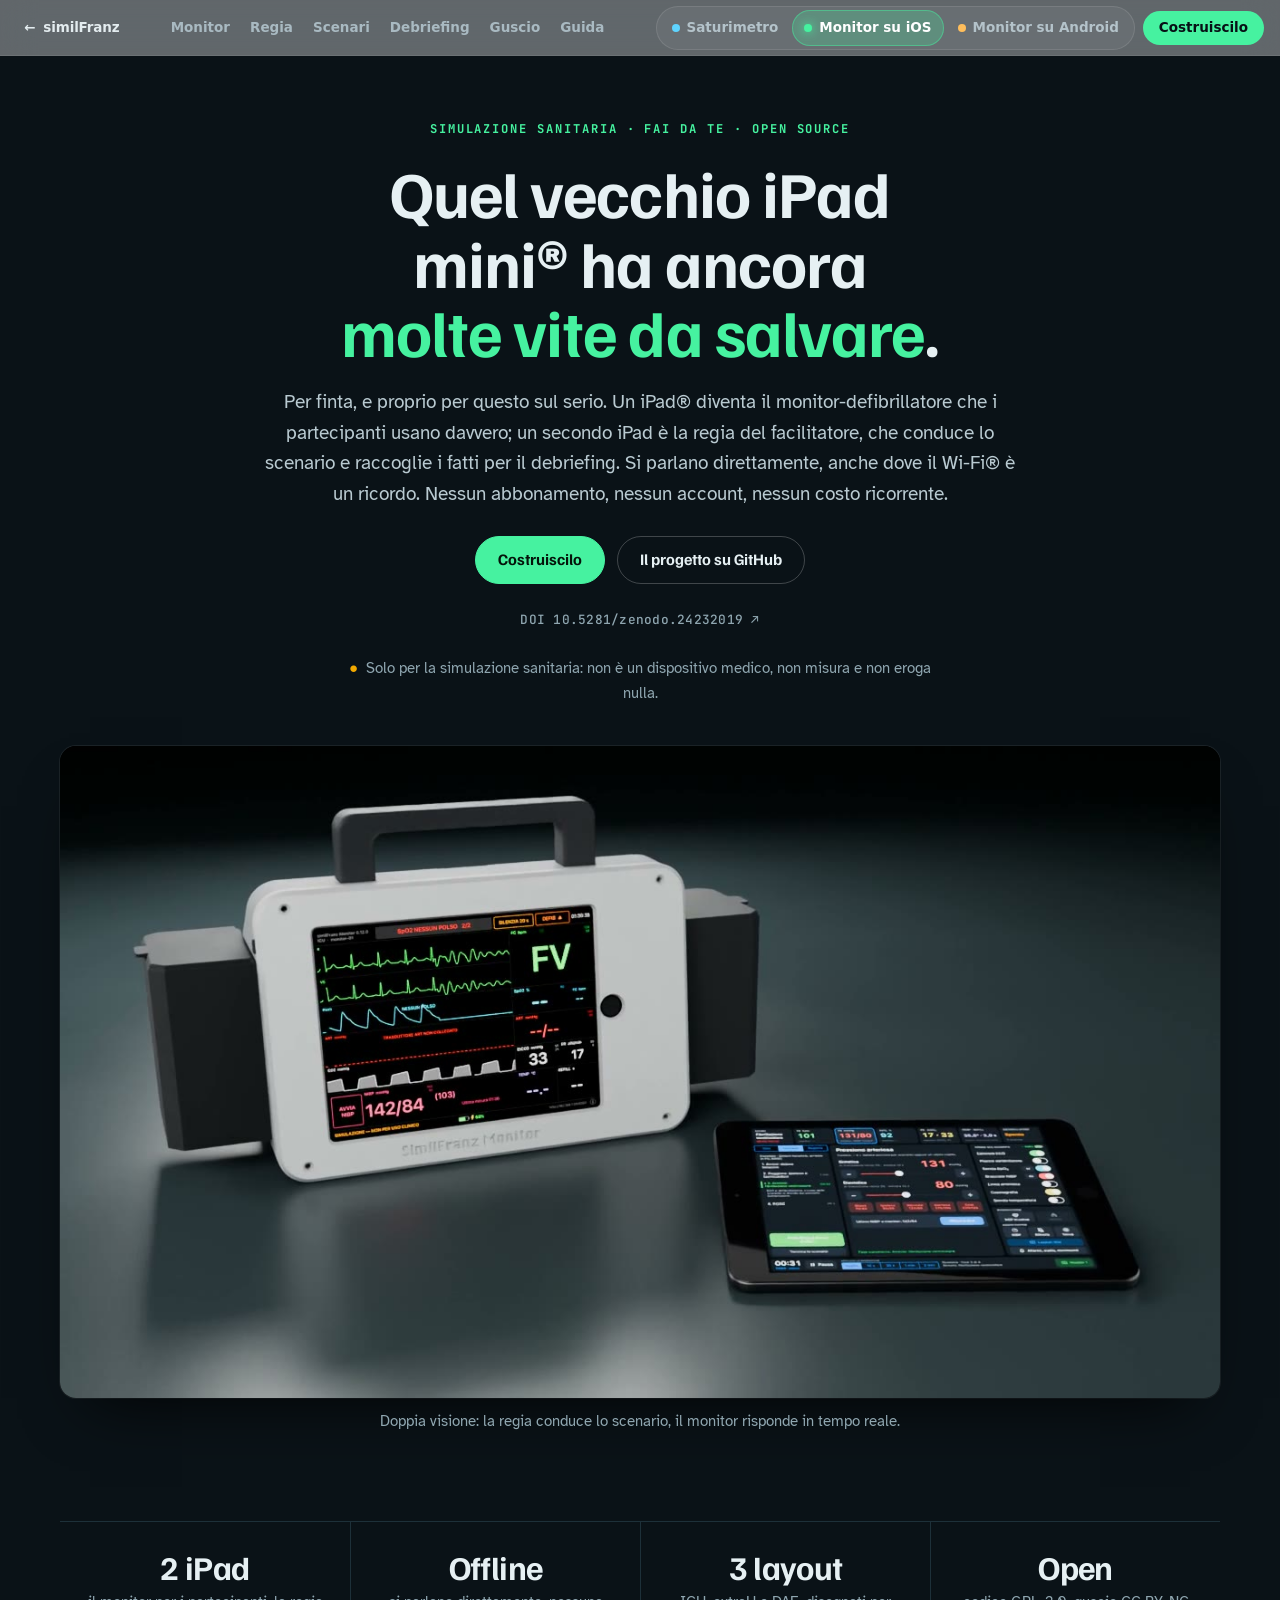
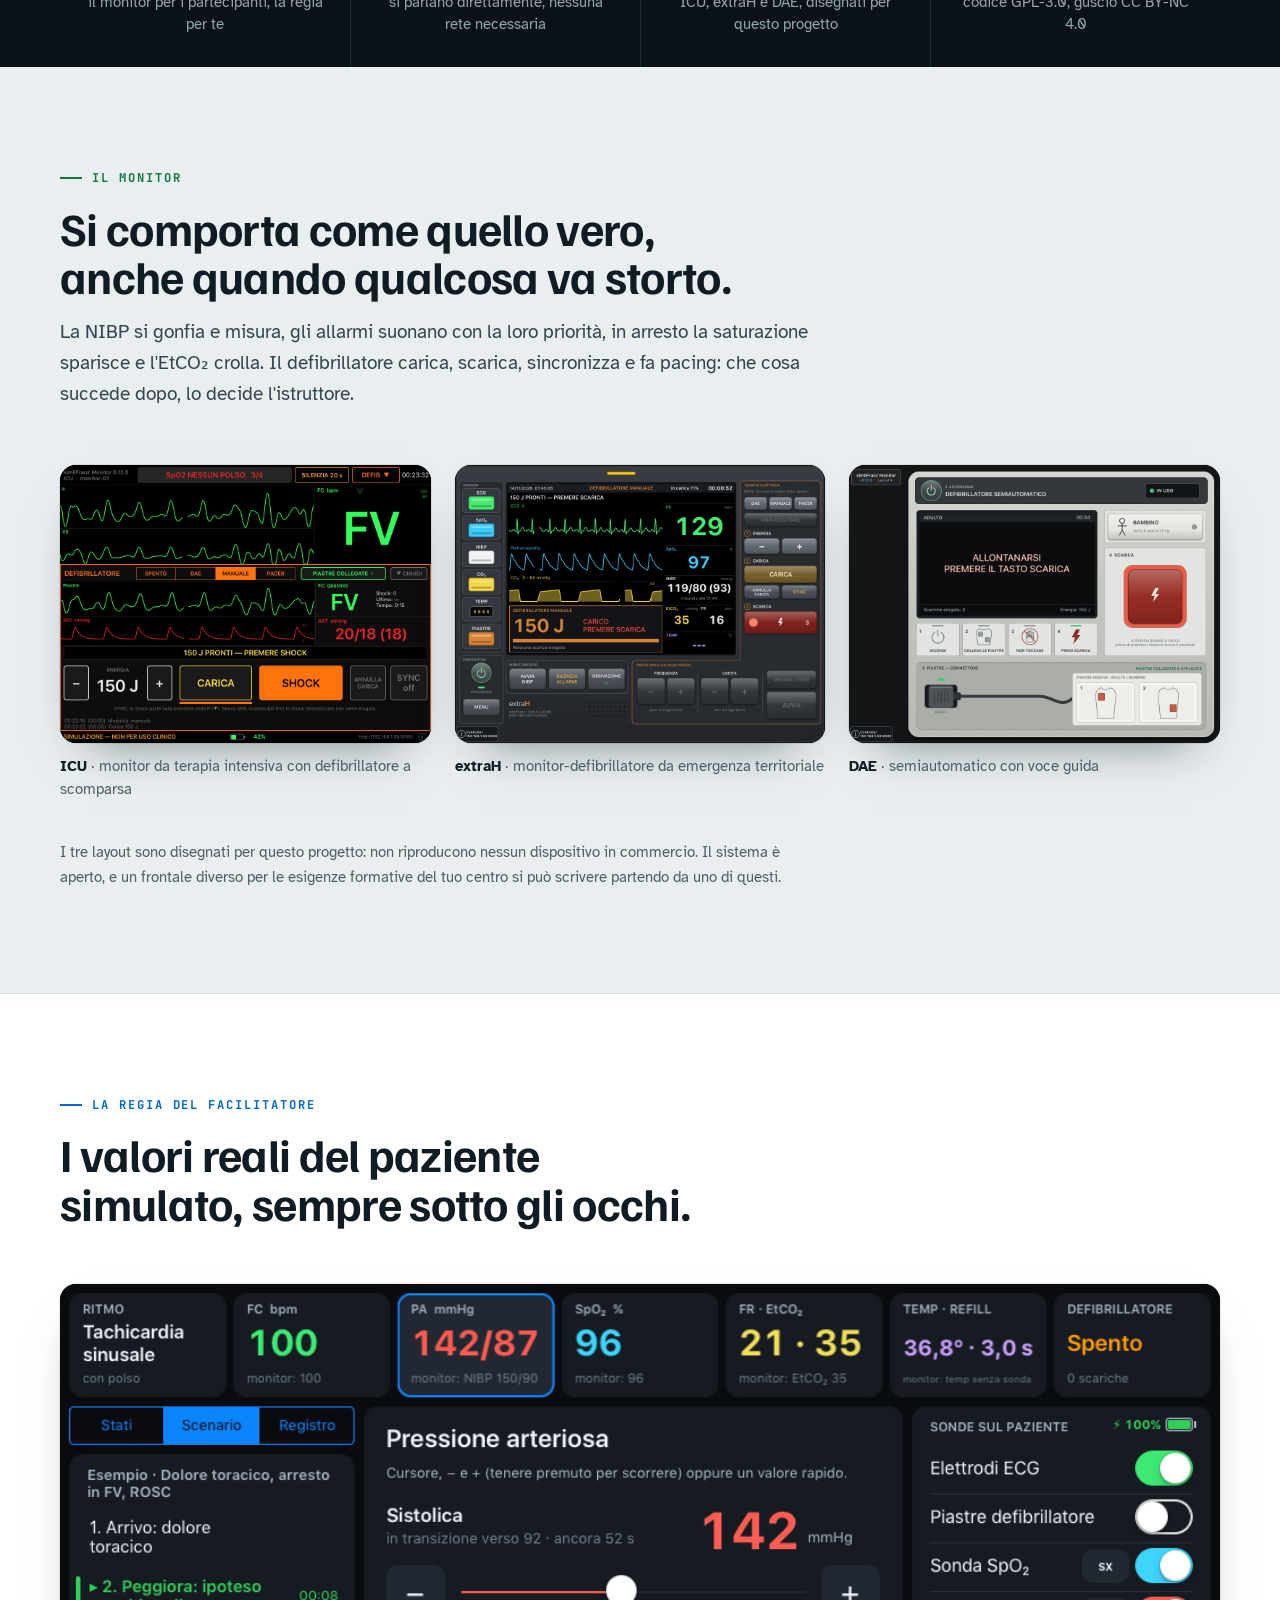
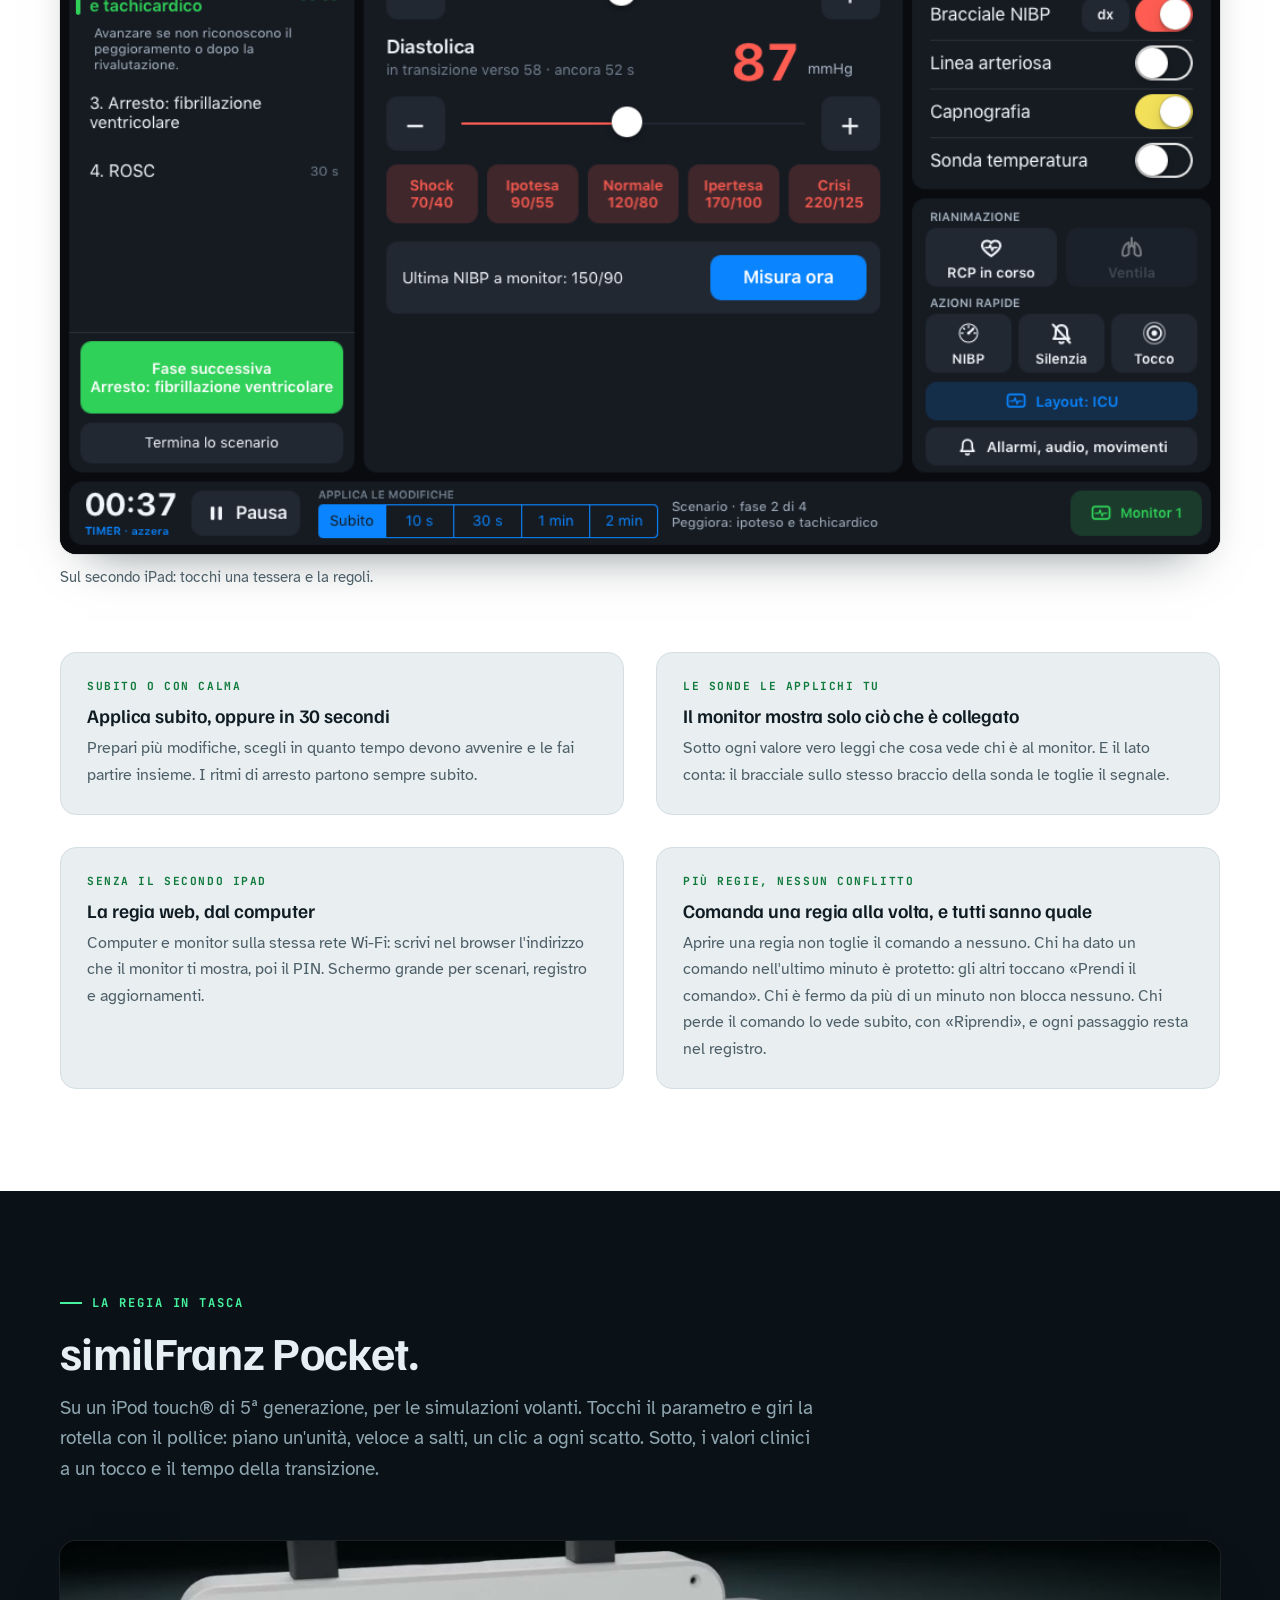
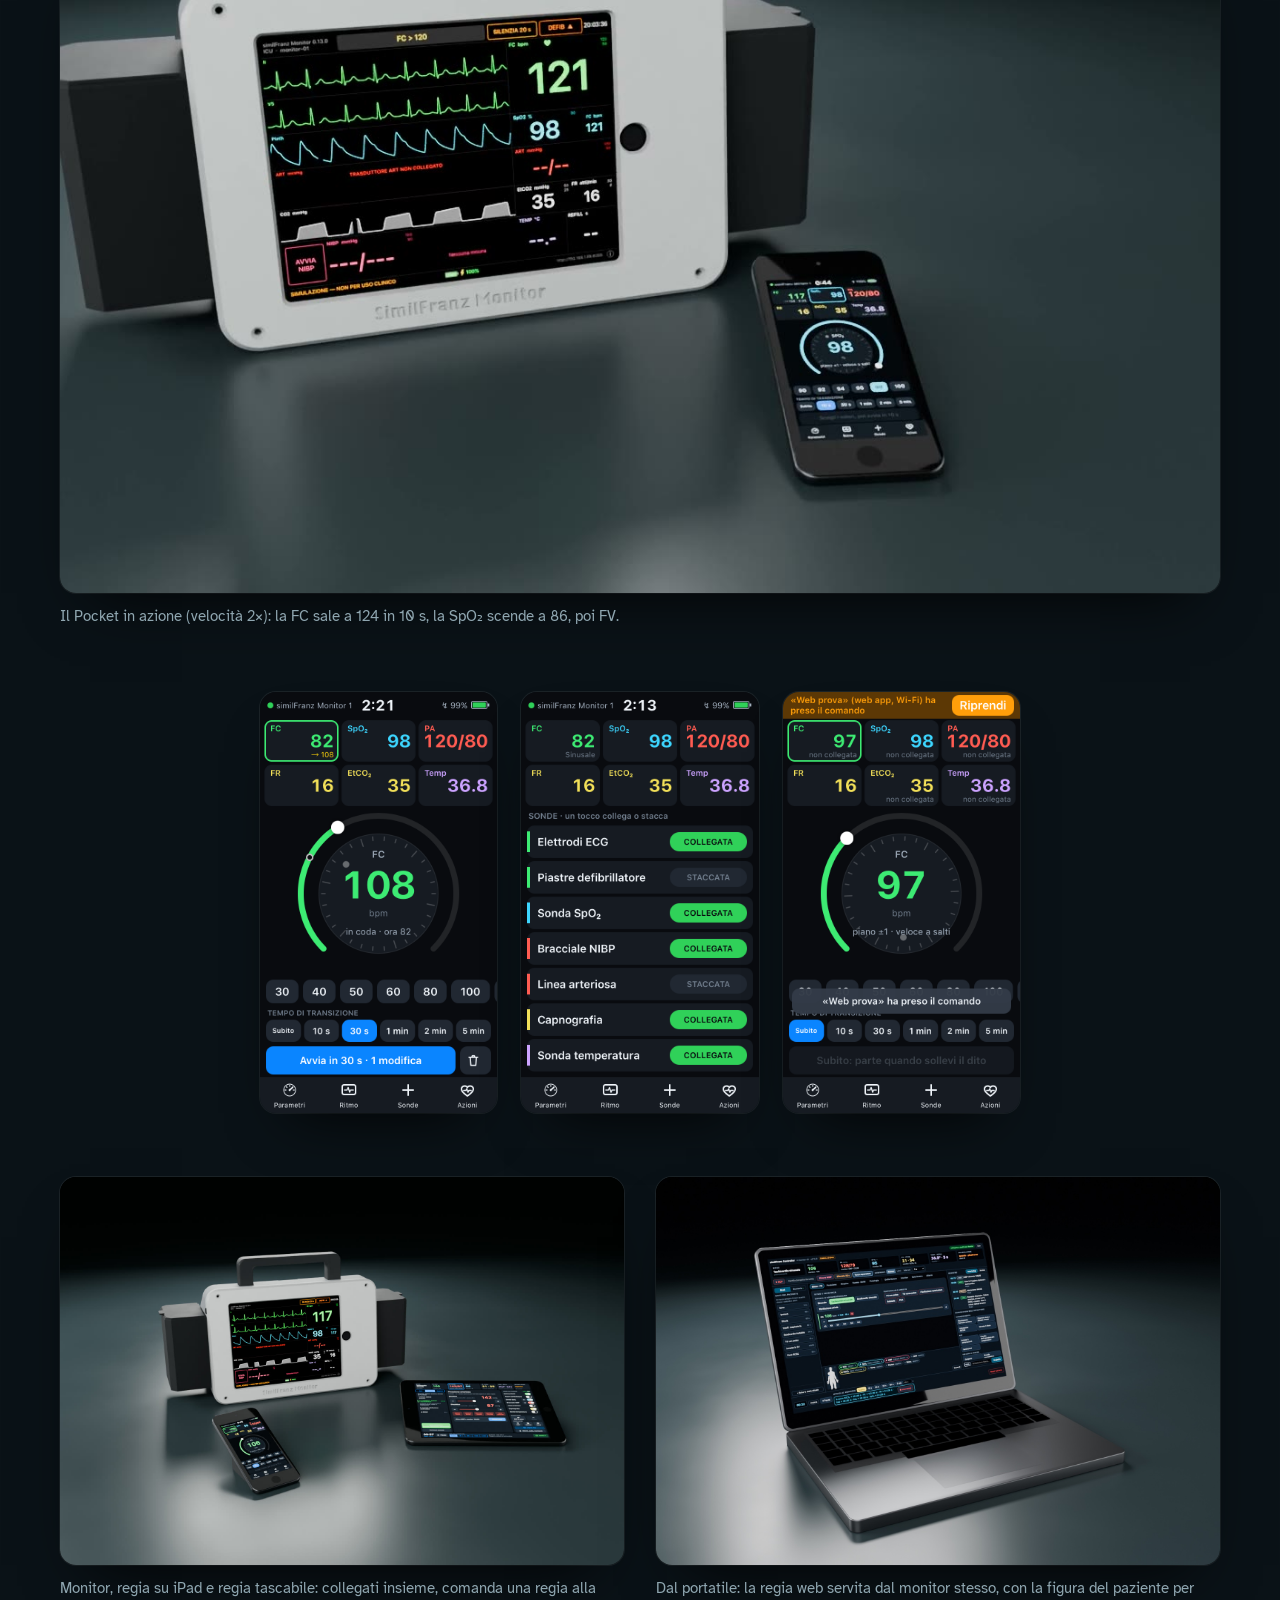
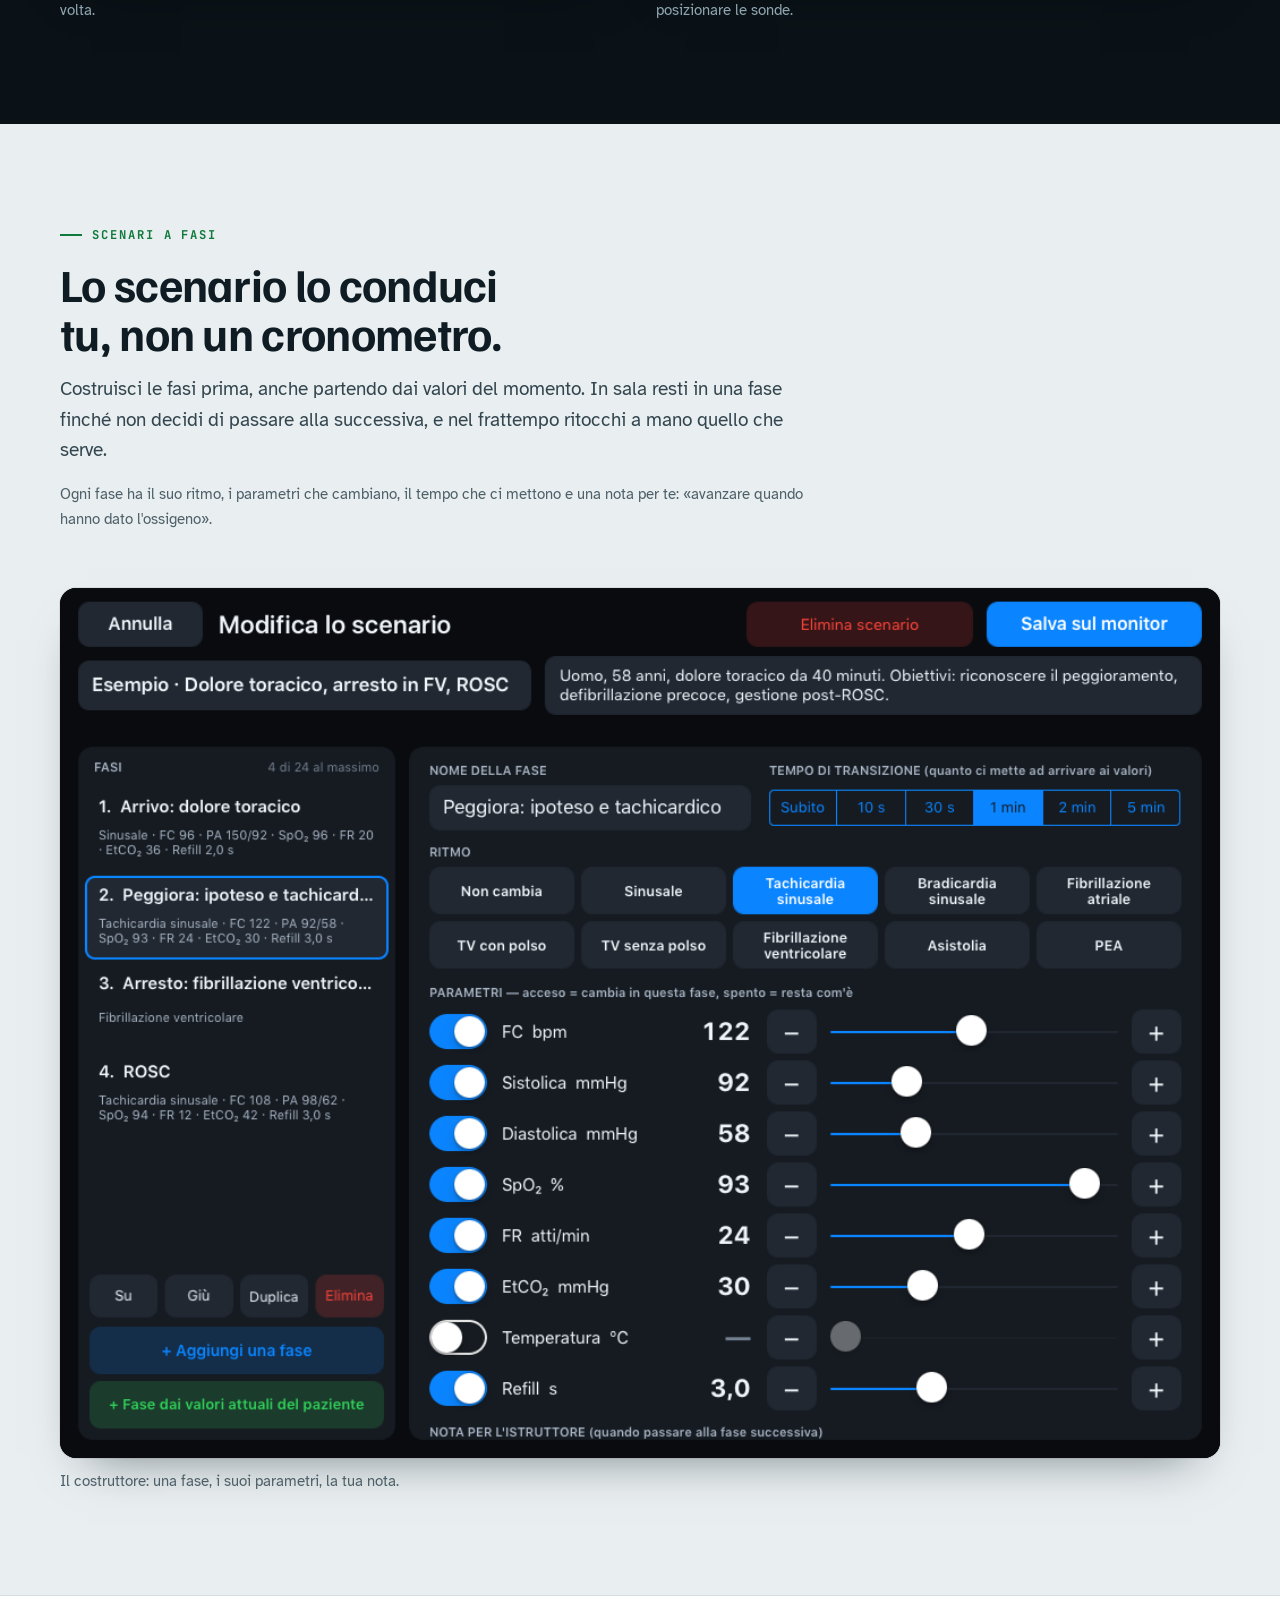
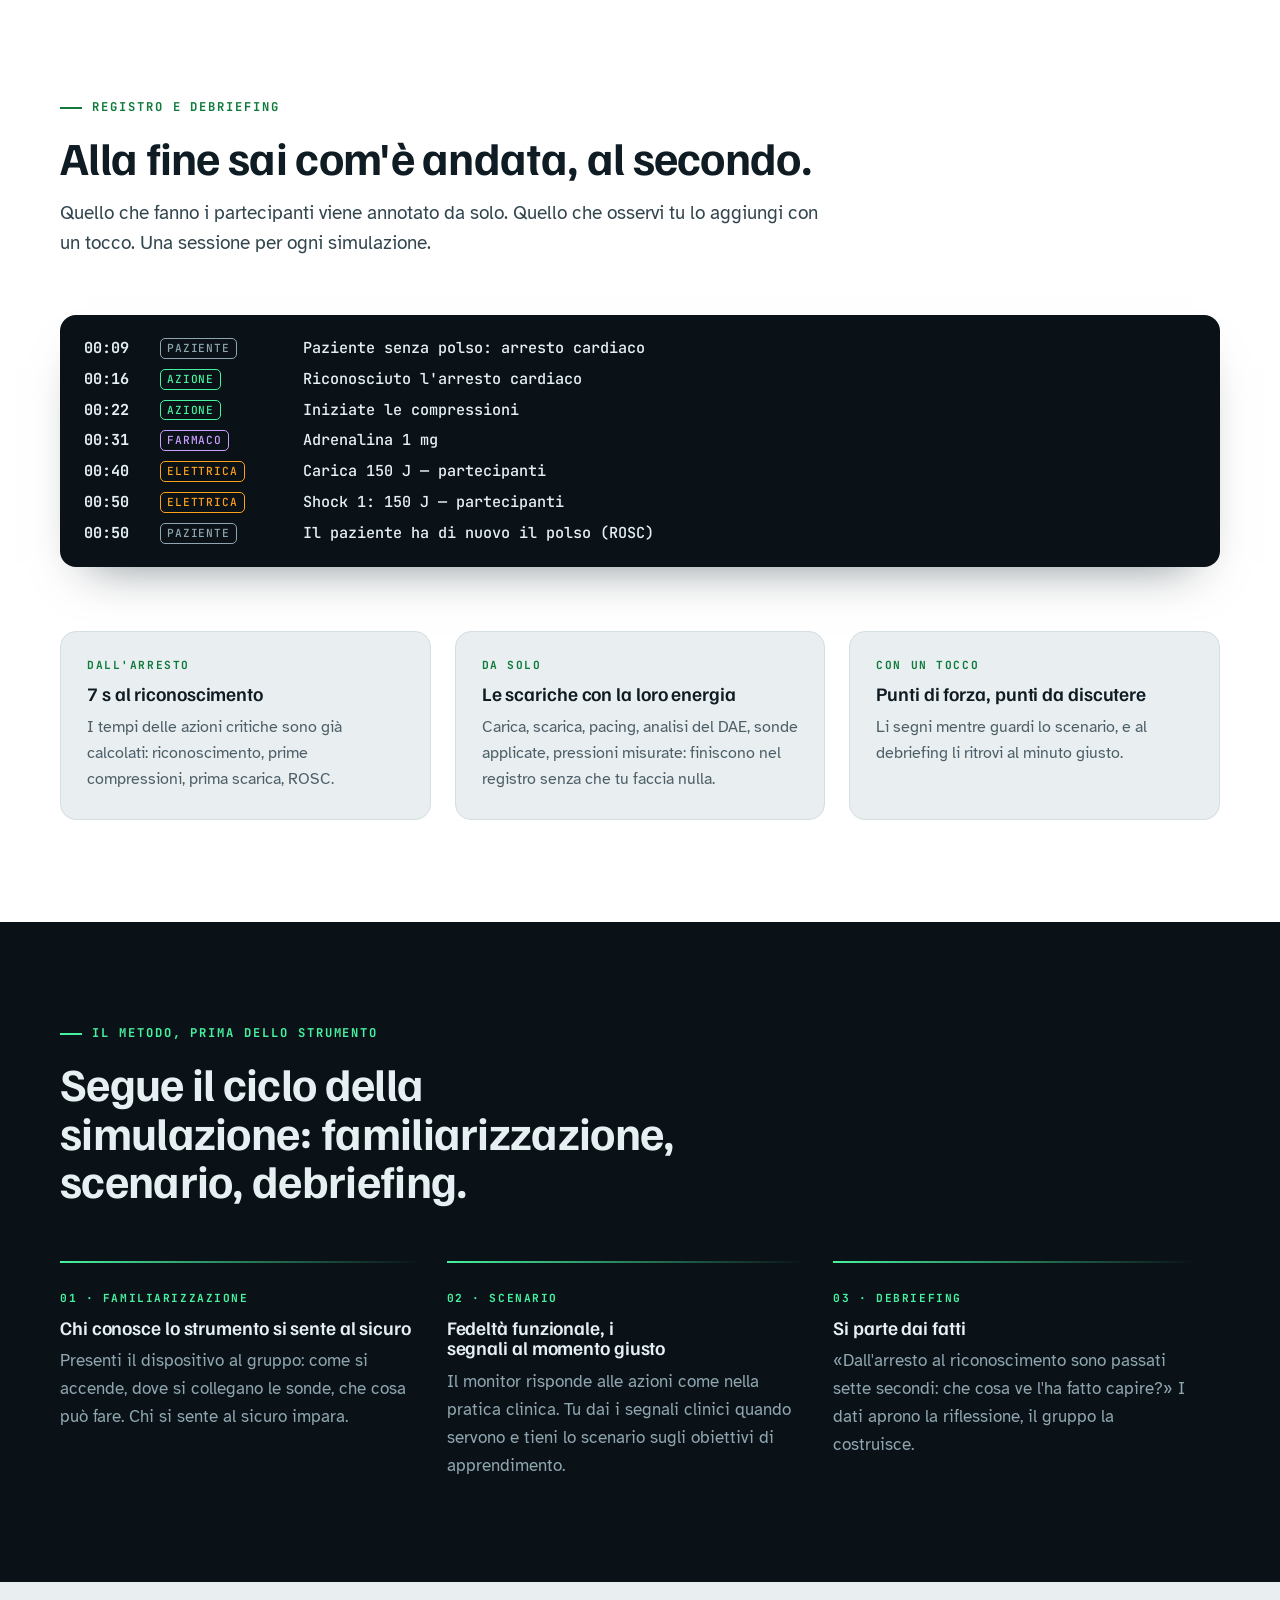
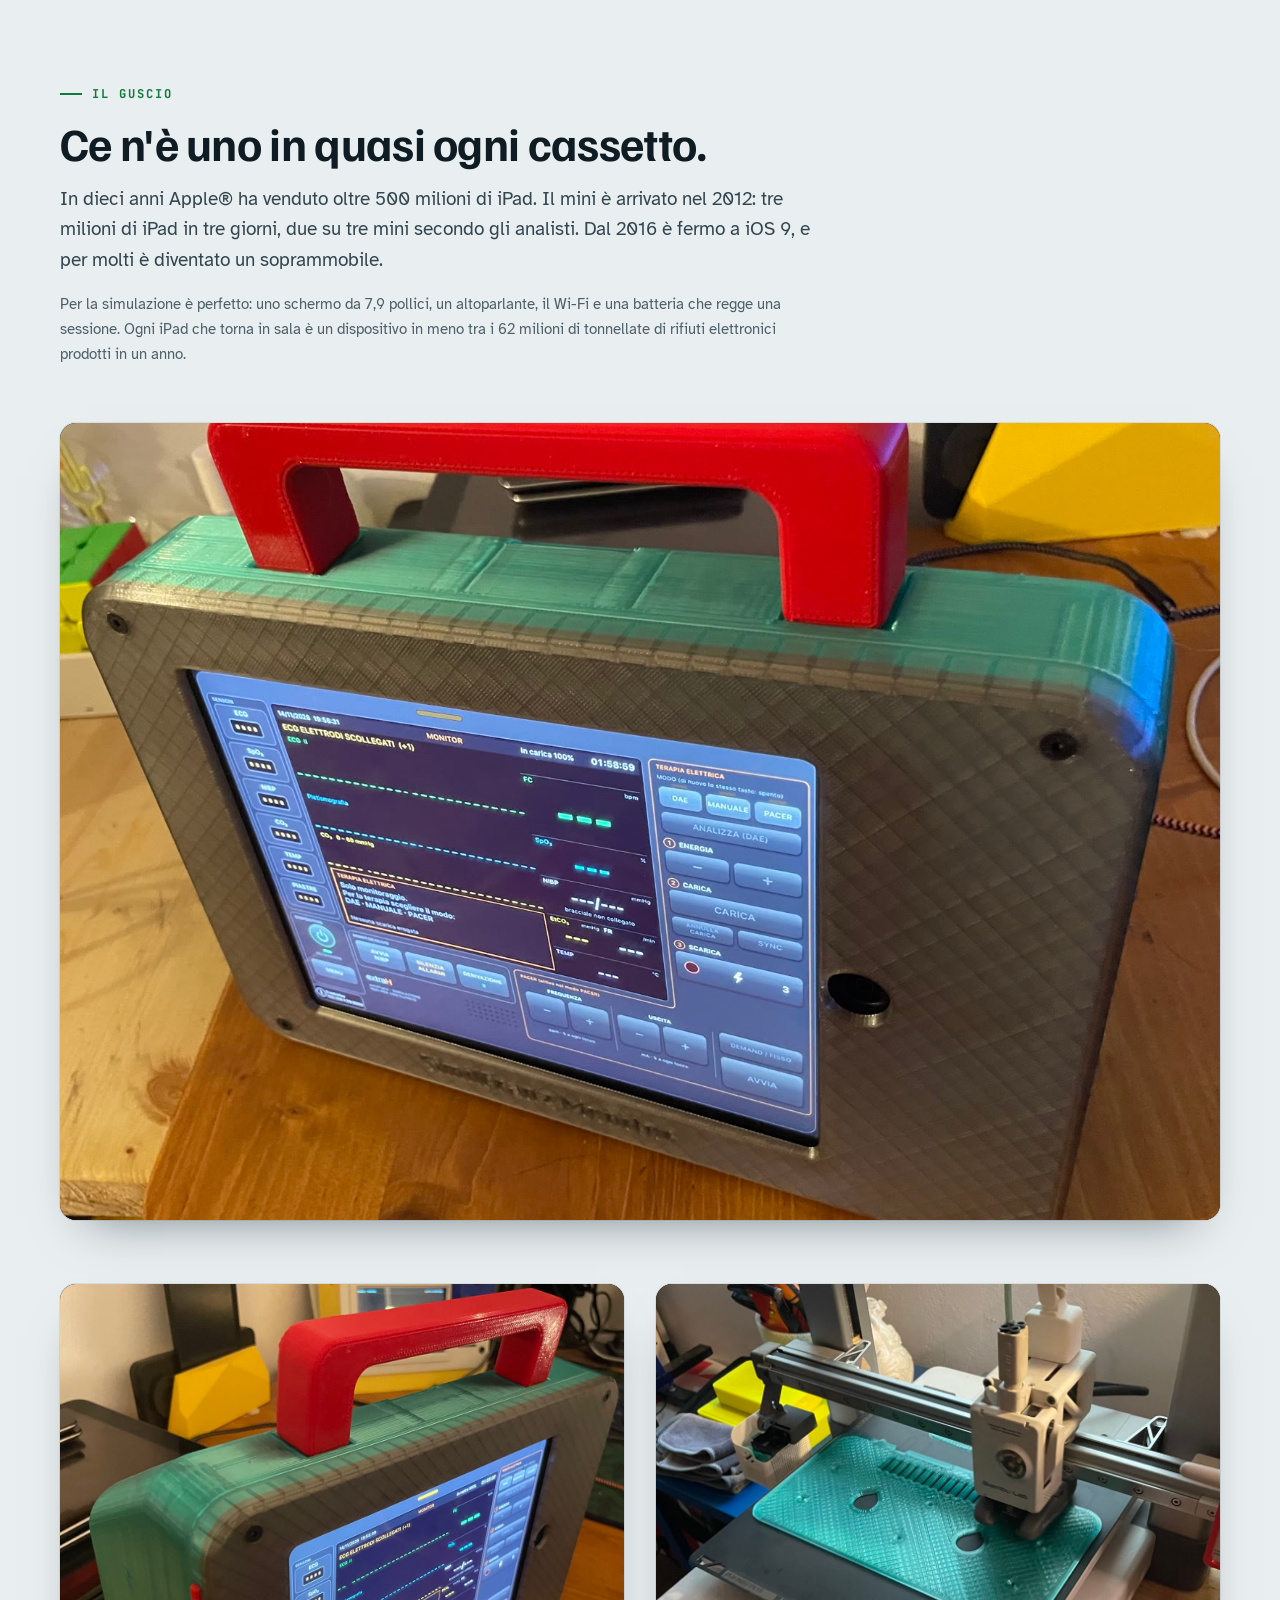
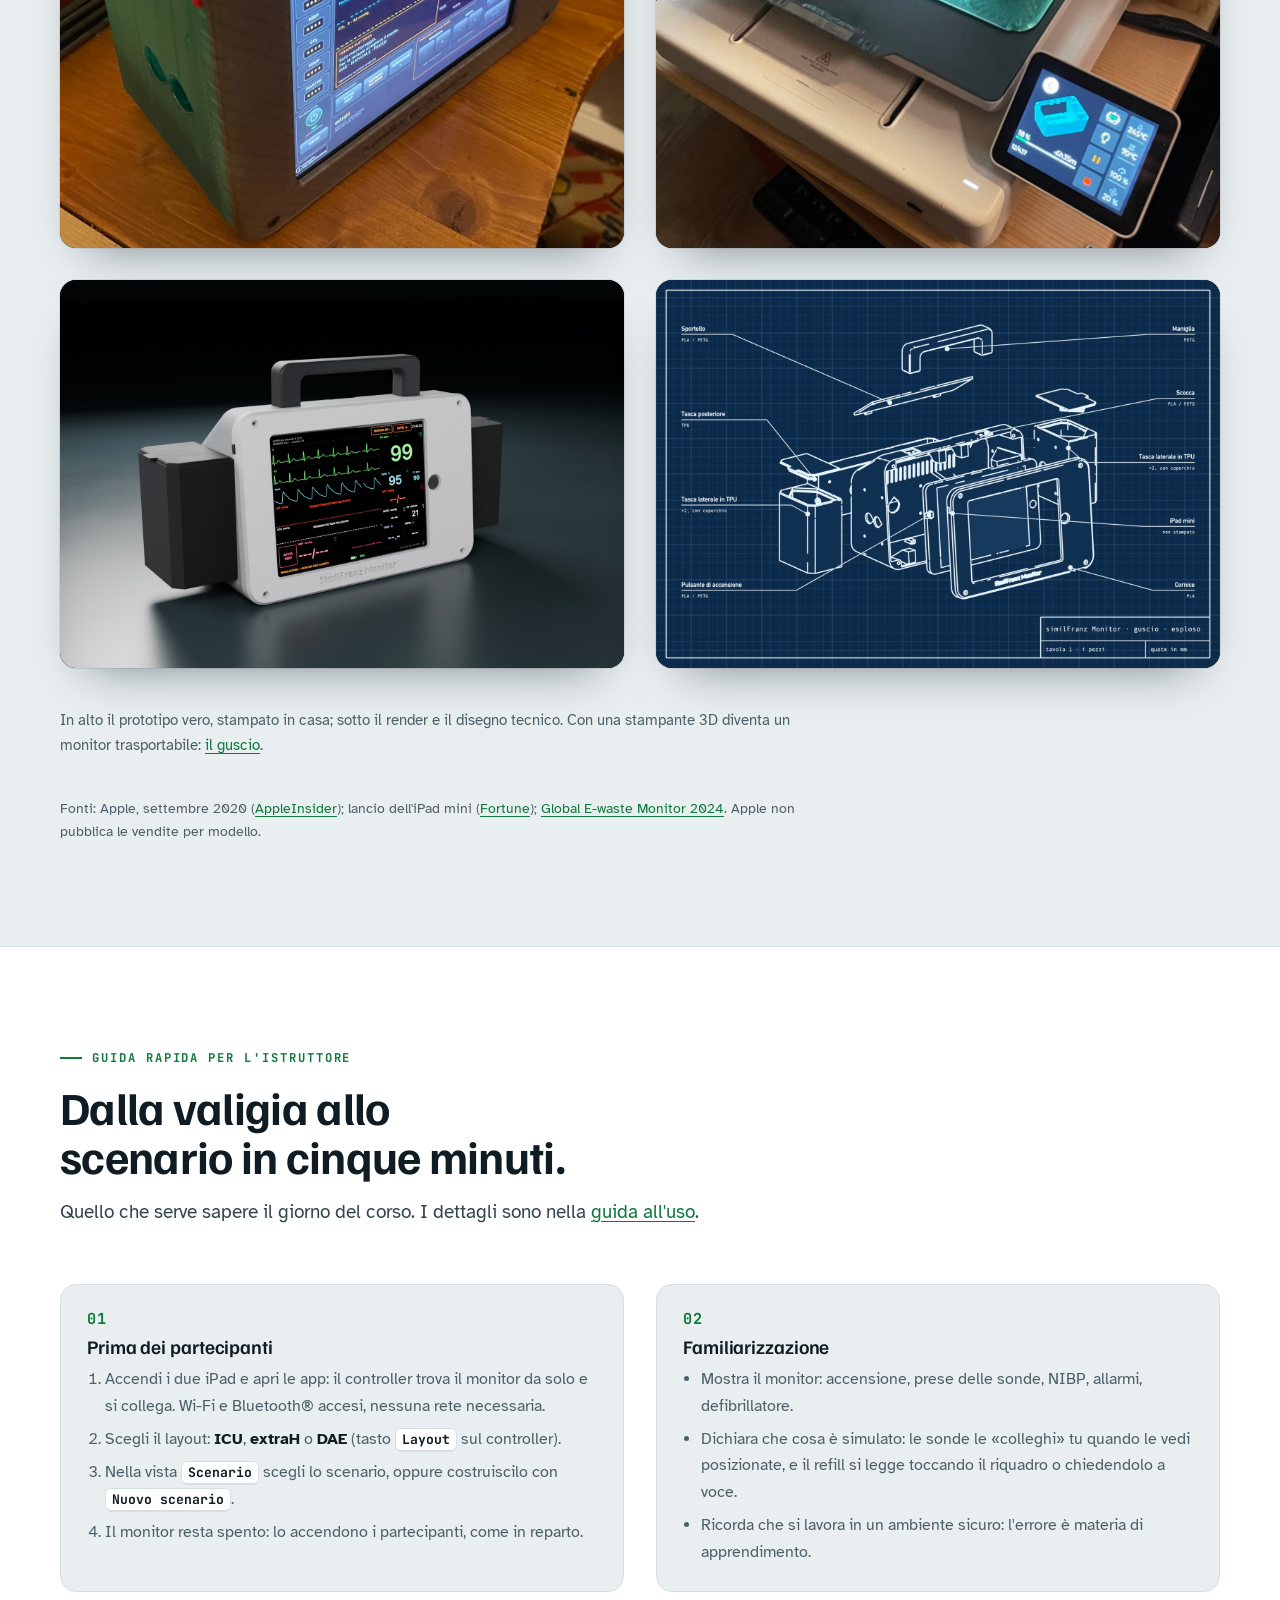
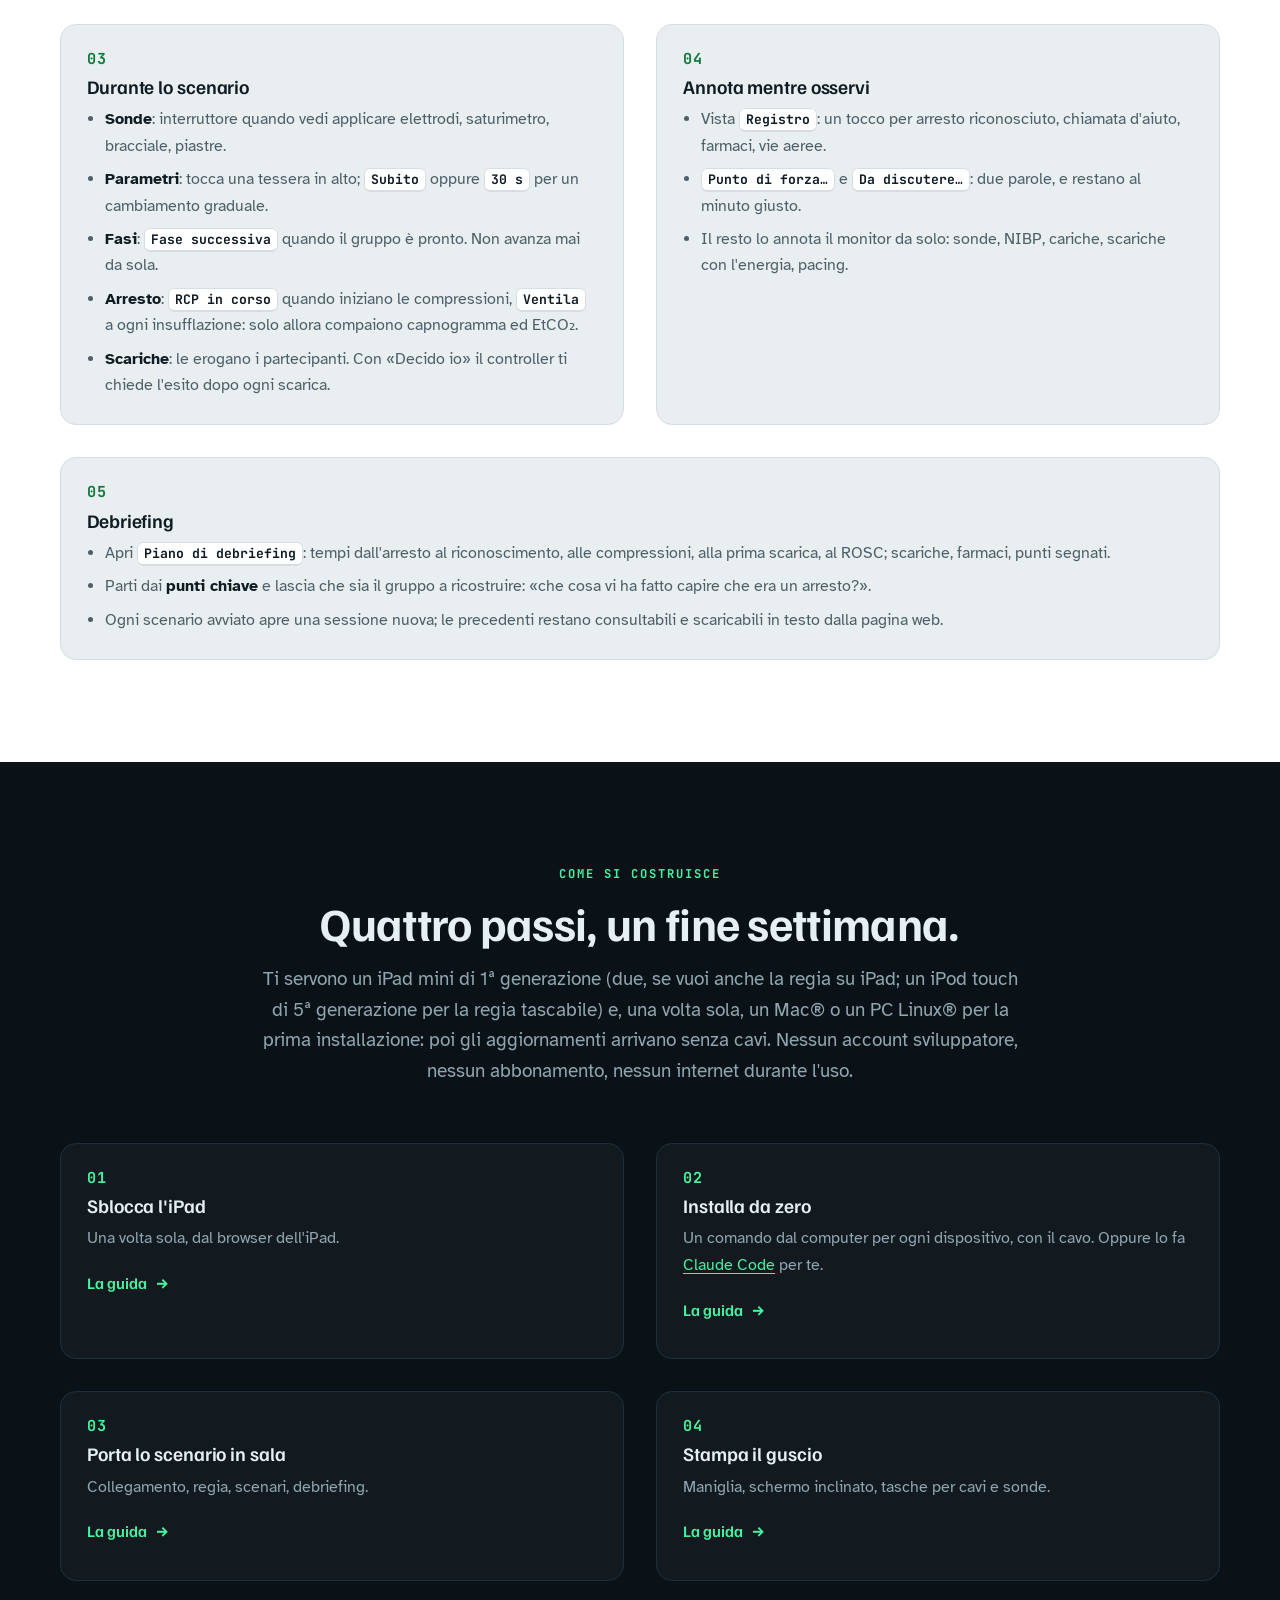
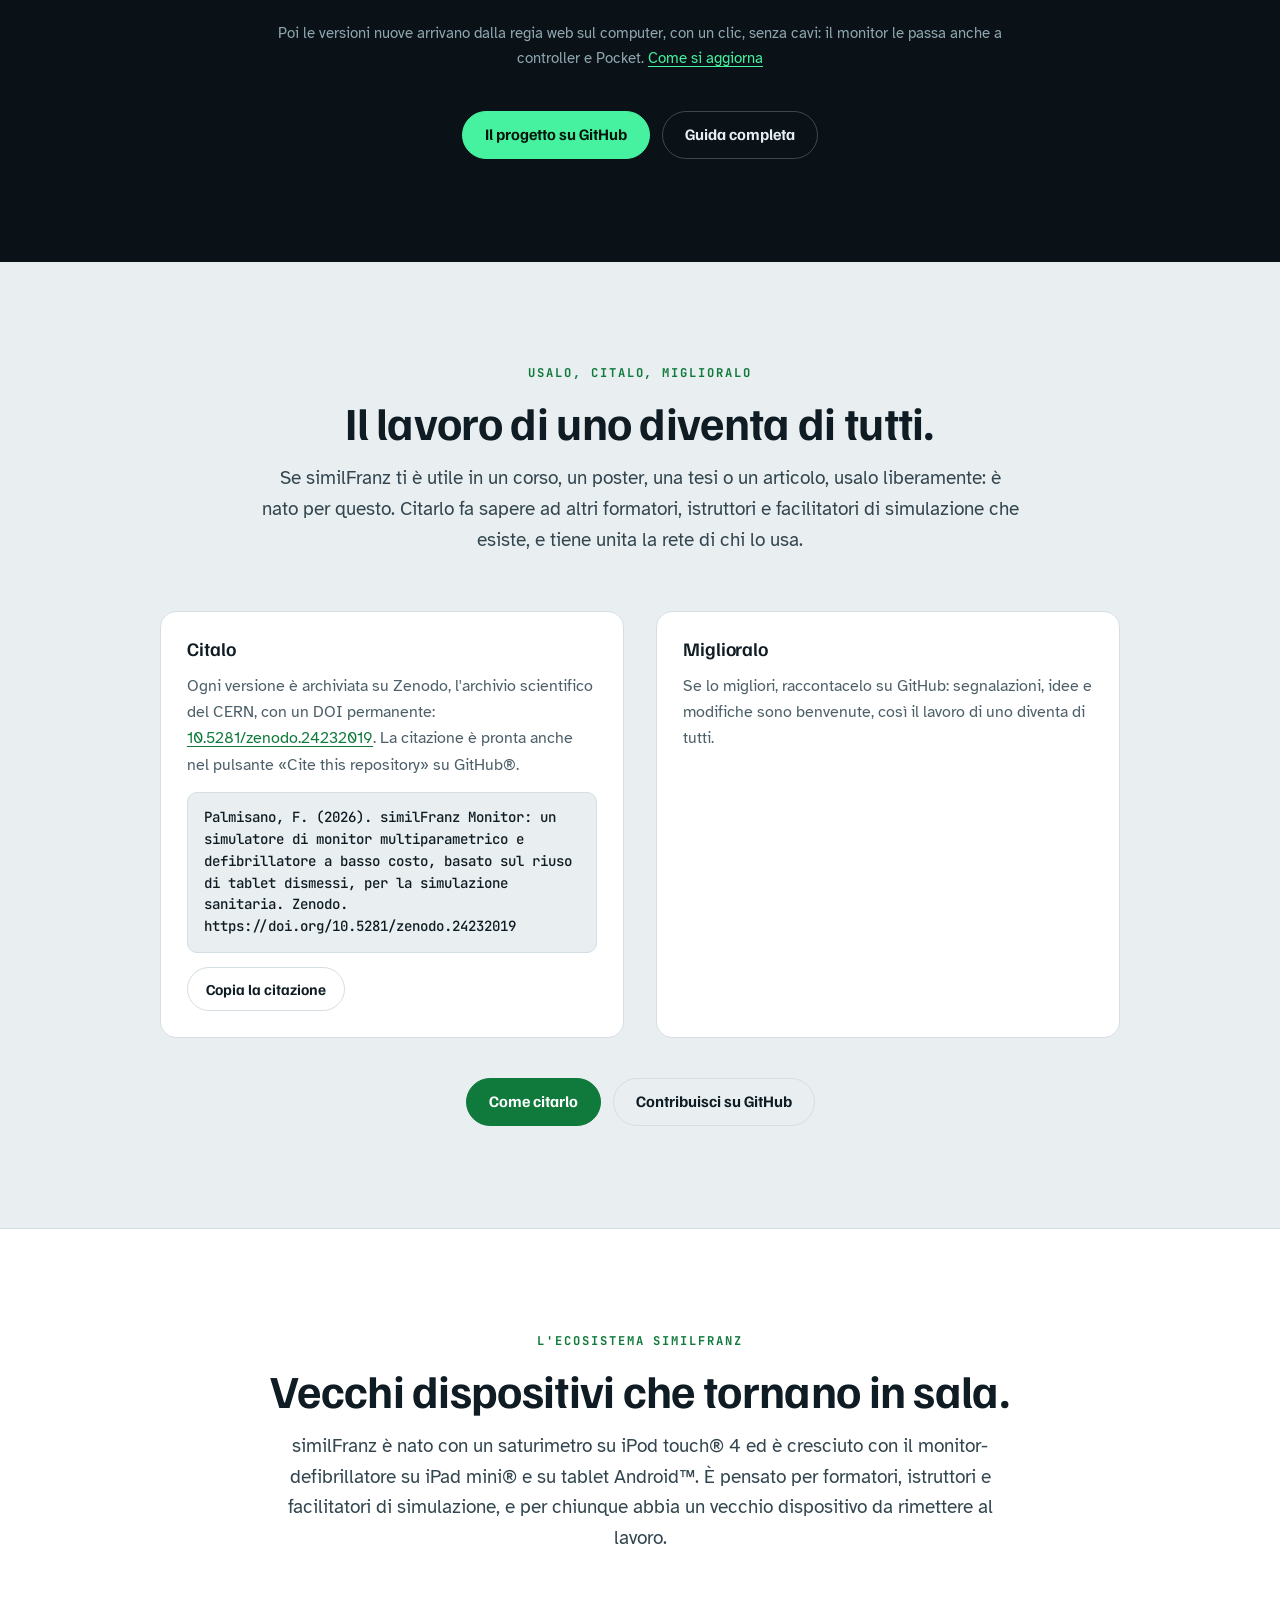
==== commit 8d5daf9b: "Nessun abbonamento, nessun account, nessun costo ricorrente: nell'apertura e nel README Co-Authored-" ====
--- a/docs/index.html
+++ b/docs/index.html
@@ -405,7 +405,7 @@
     <div class="hero-copy">
       <span class="eyebrow">Simulazione sanitaria · fai da te · open source</span>
       <h1>Quel vecchio iPad mini® ha ancora <em>molte vite da salvare</em>.</h1>
-      <p class="lead">Per finta, e proprio per questo sul serio. Un iPad® diventa il monitor-defibrillatore che i partecipanti usano davvero; un secondo iPad è la regia del facilitatore, che conduce lo scenario e raccoglie i fatti per il debriefing. Si parlano direttamente, anche dove il Wi-Fi® è un ricordo.</p>
+      <p class="lead">Per finta, e proprio per questo sul serio. Un iPad® diventa il monitor-defibrillatore che i partecipanti usano davvero; un secondo iPad è la regia del facilitatore, che conduce lo scenario e raccoglie i fatti per il debriefing. Si parlano direttamente, anche dove il Wi-Fi® è un ricordo. Nessun abbonamento, nessun account, nessun costo ricorrente.</p>
       <div class="ctas">
         <a class="btn primary" href="#come">Costruiscilo</a>
         <a class="btn" href="https://github.com/Franz8787/similfranz-monitor">Il progetto su GitHub</a>
